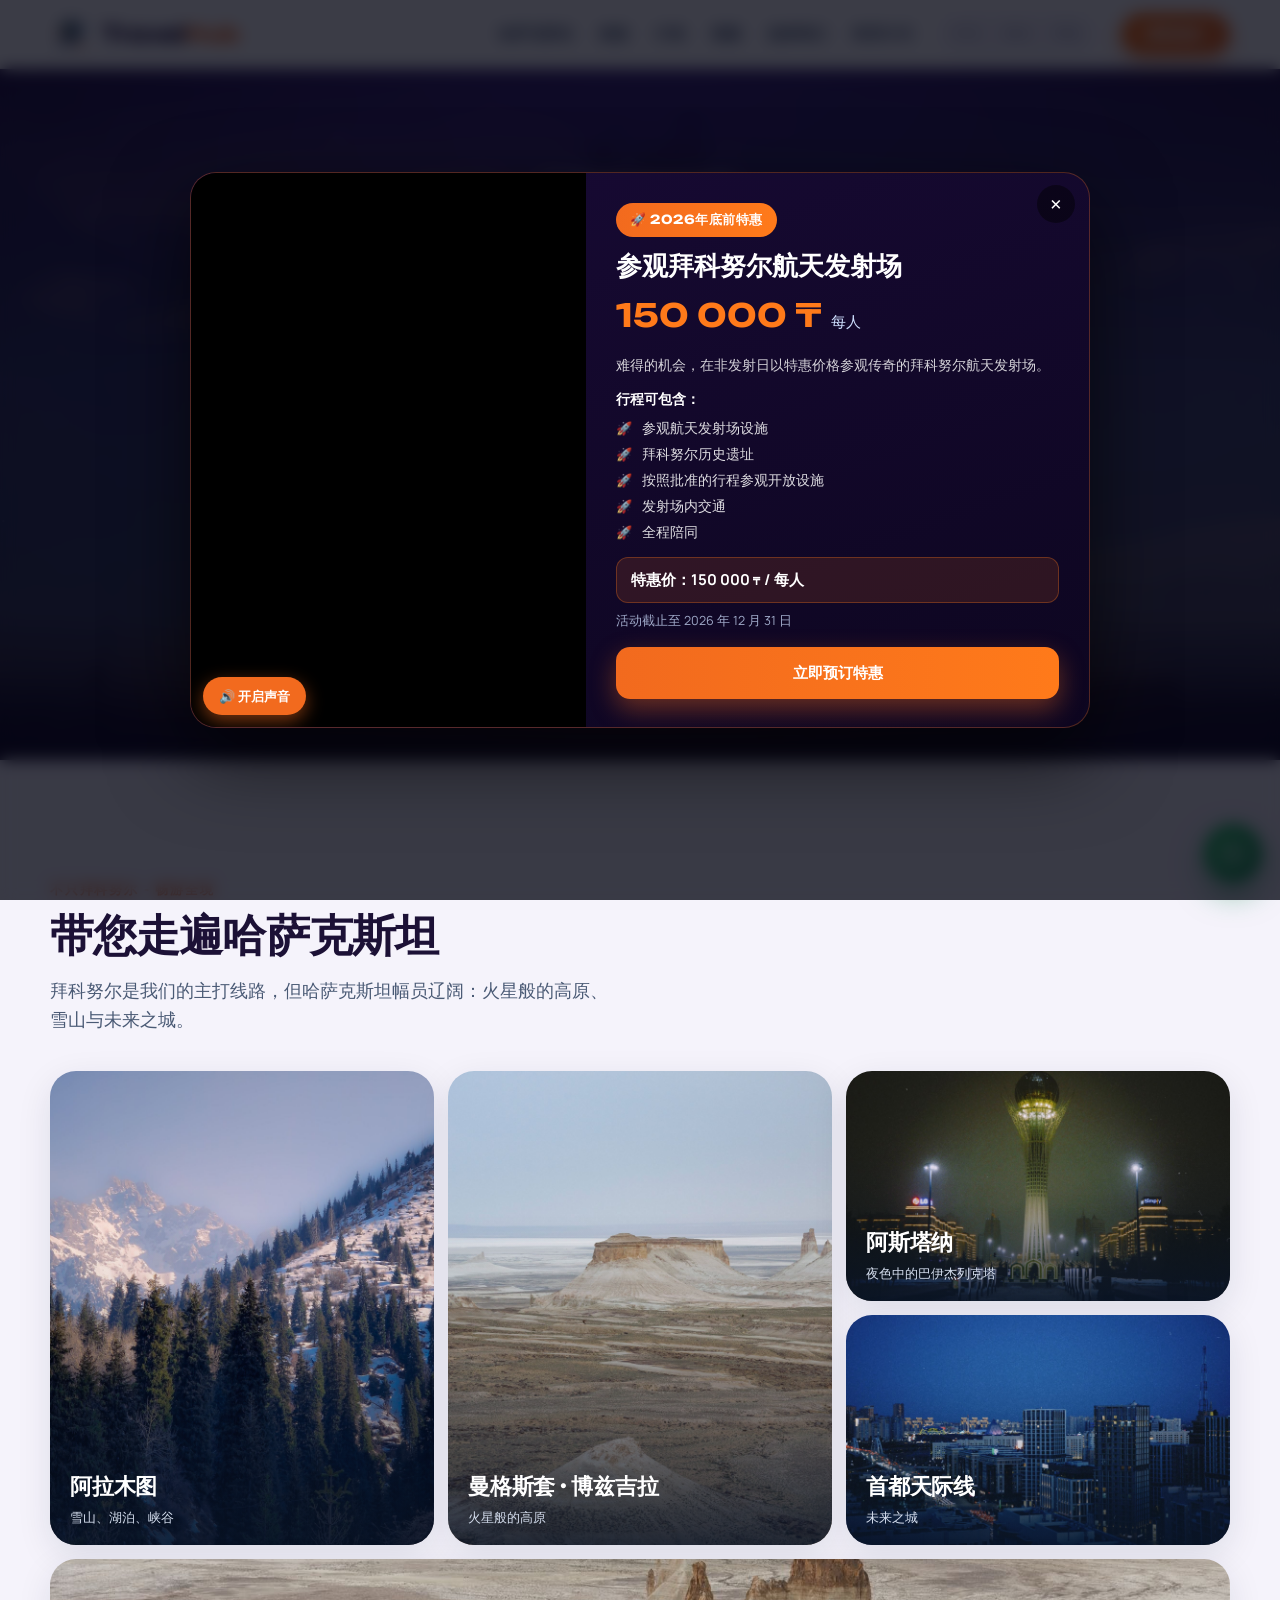
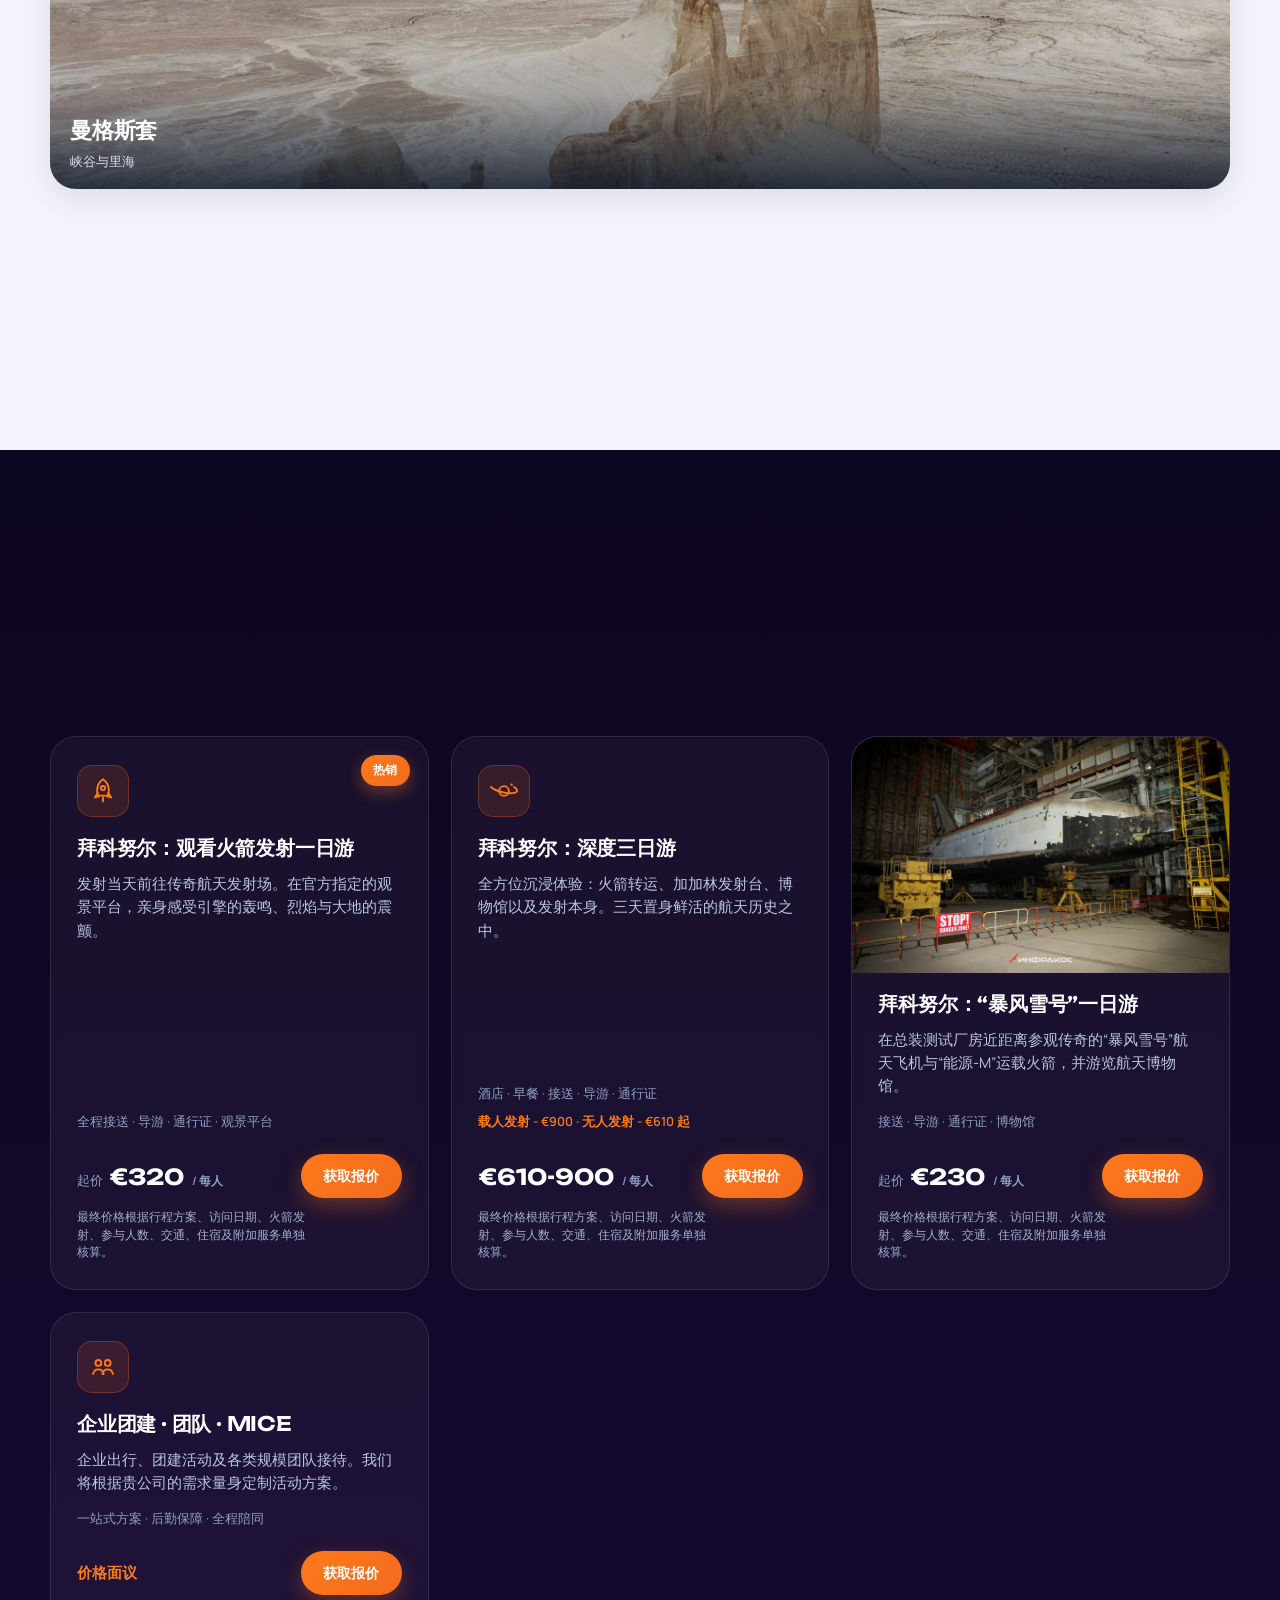
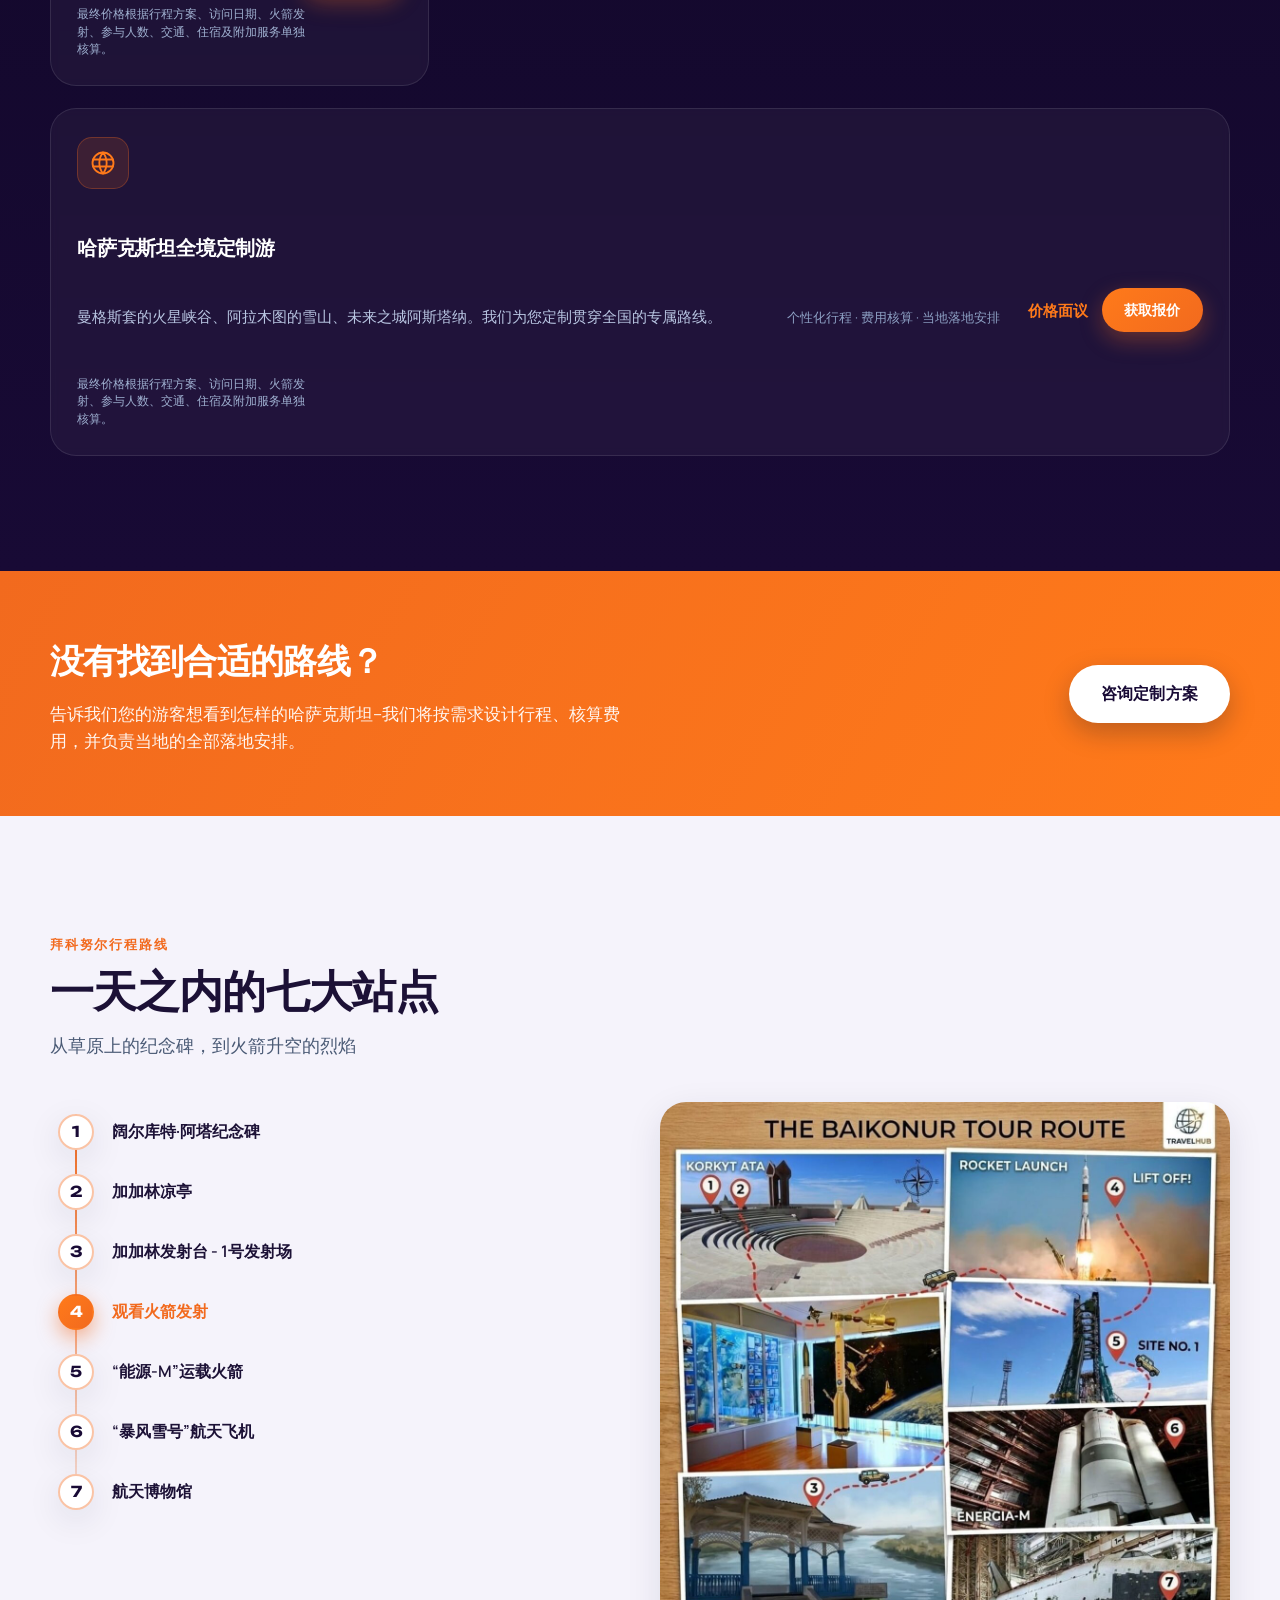
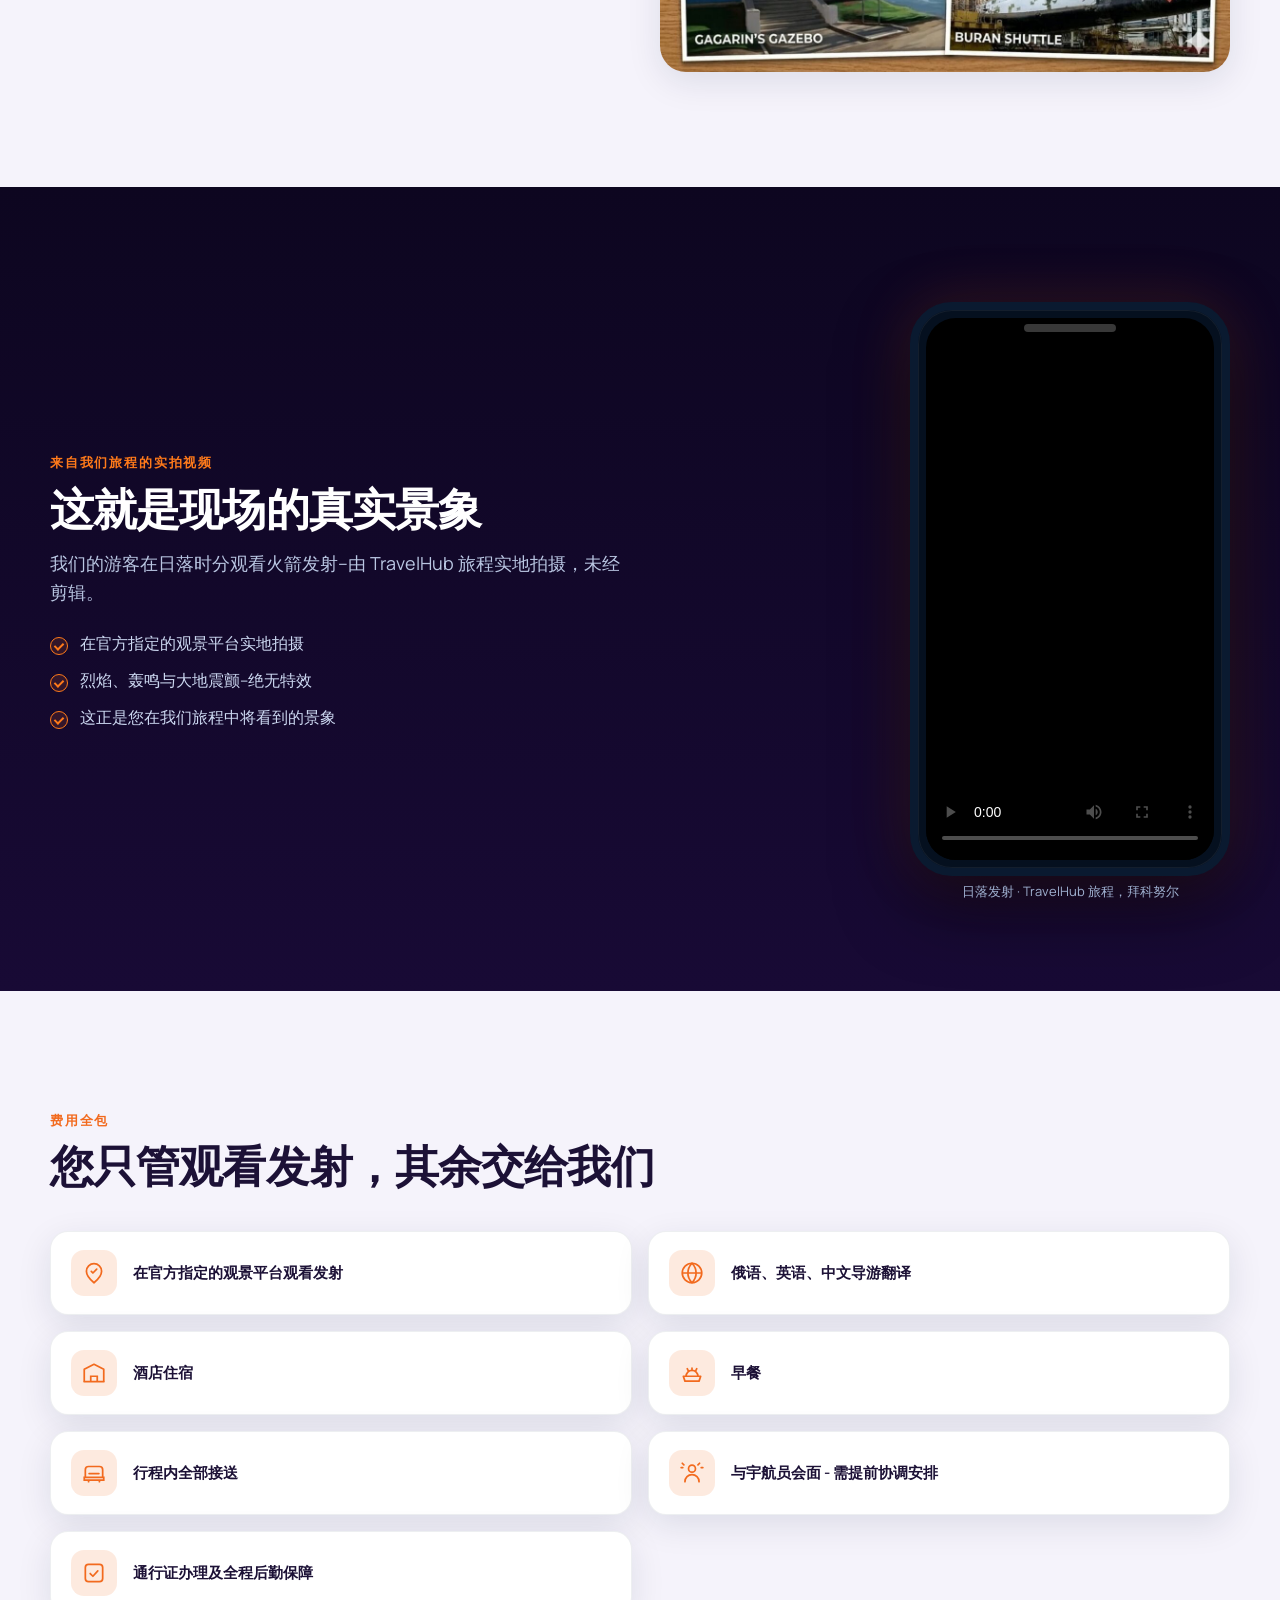
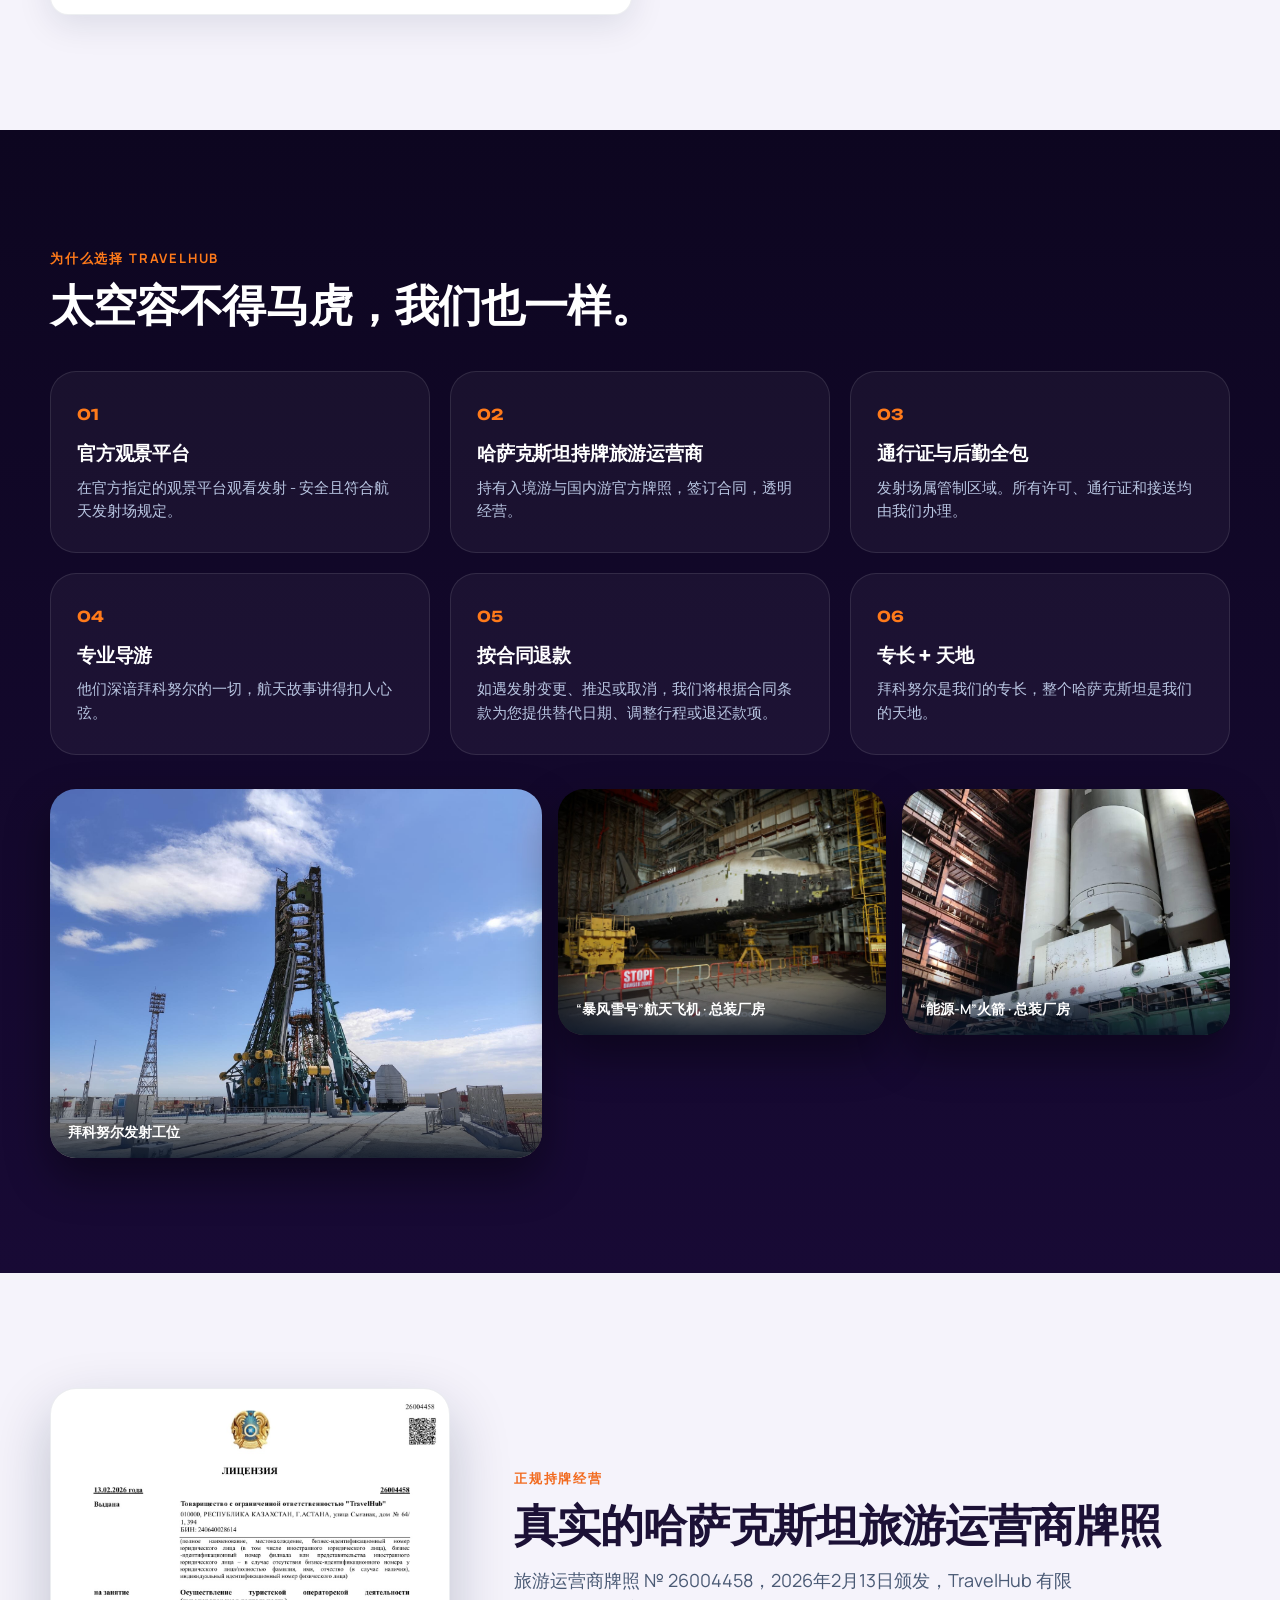
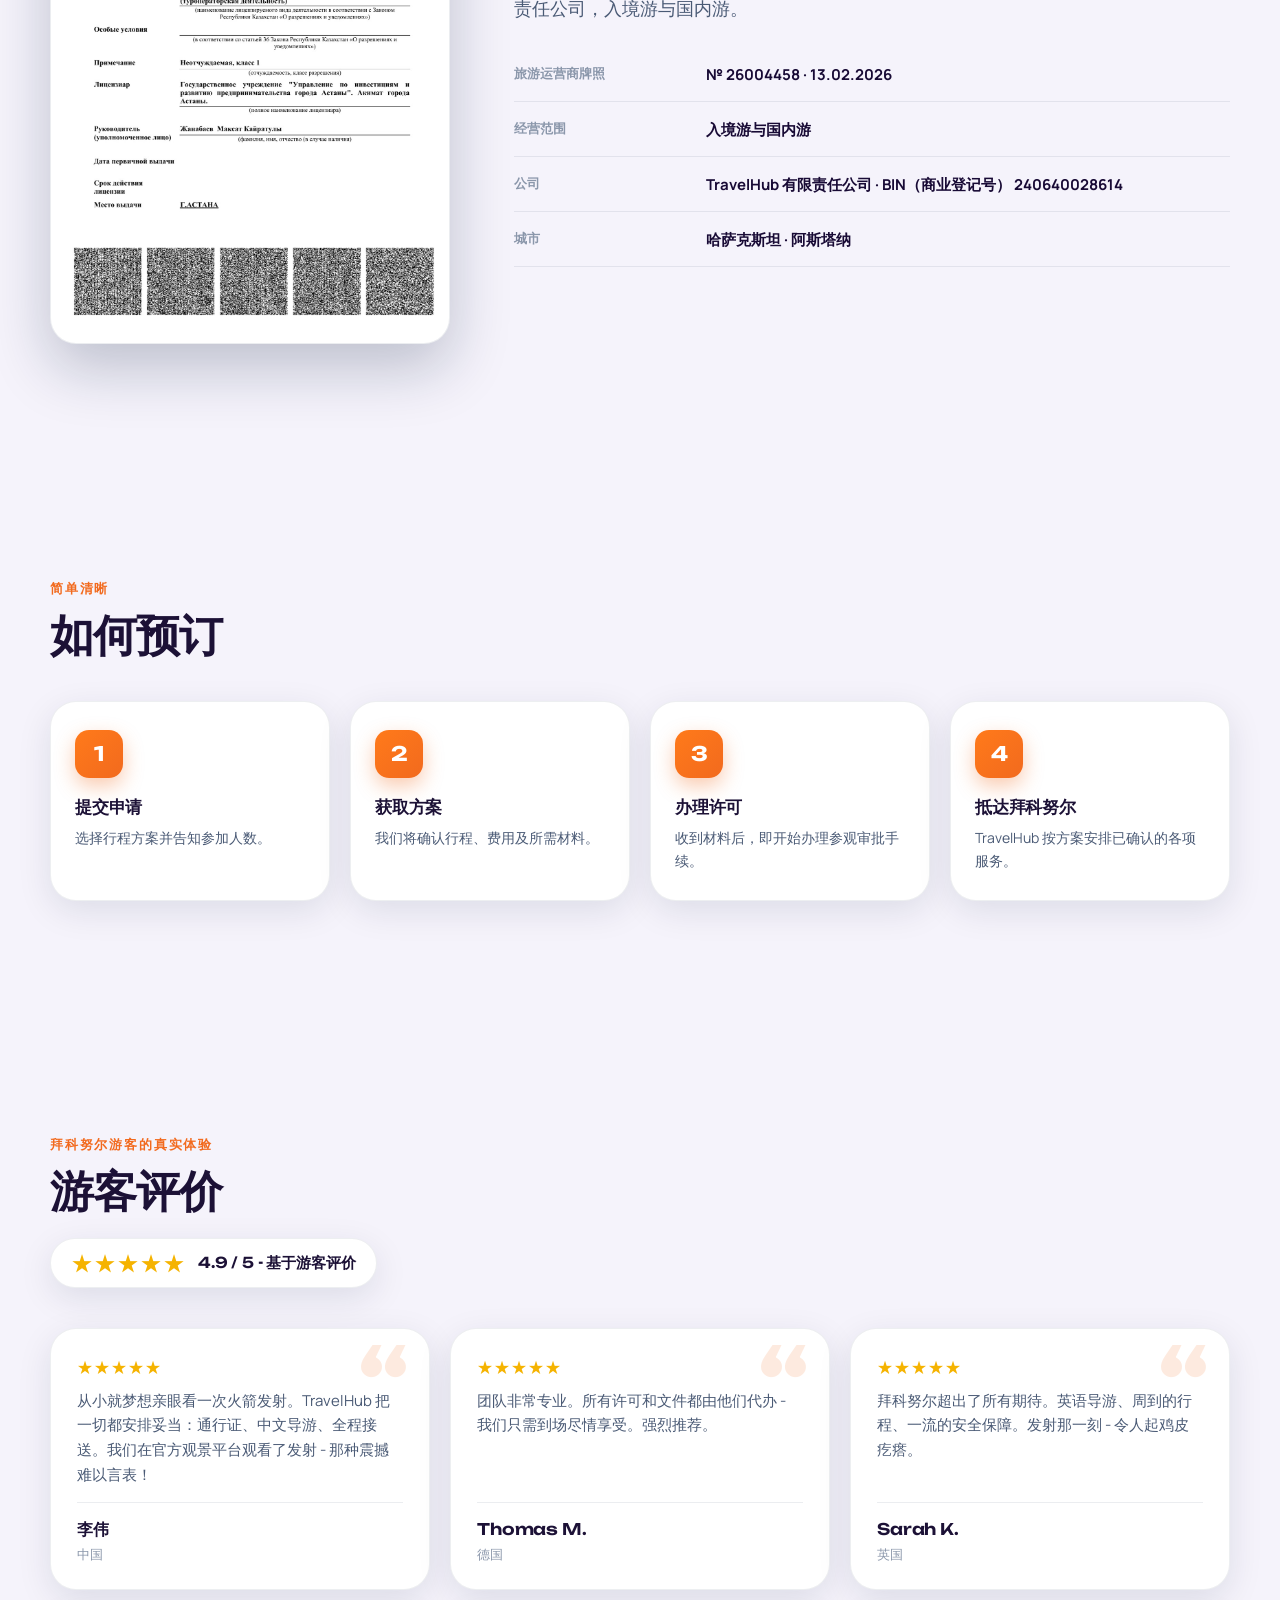
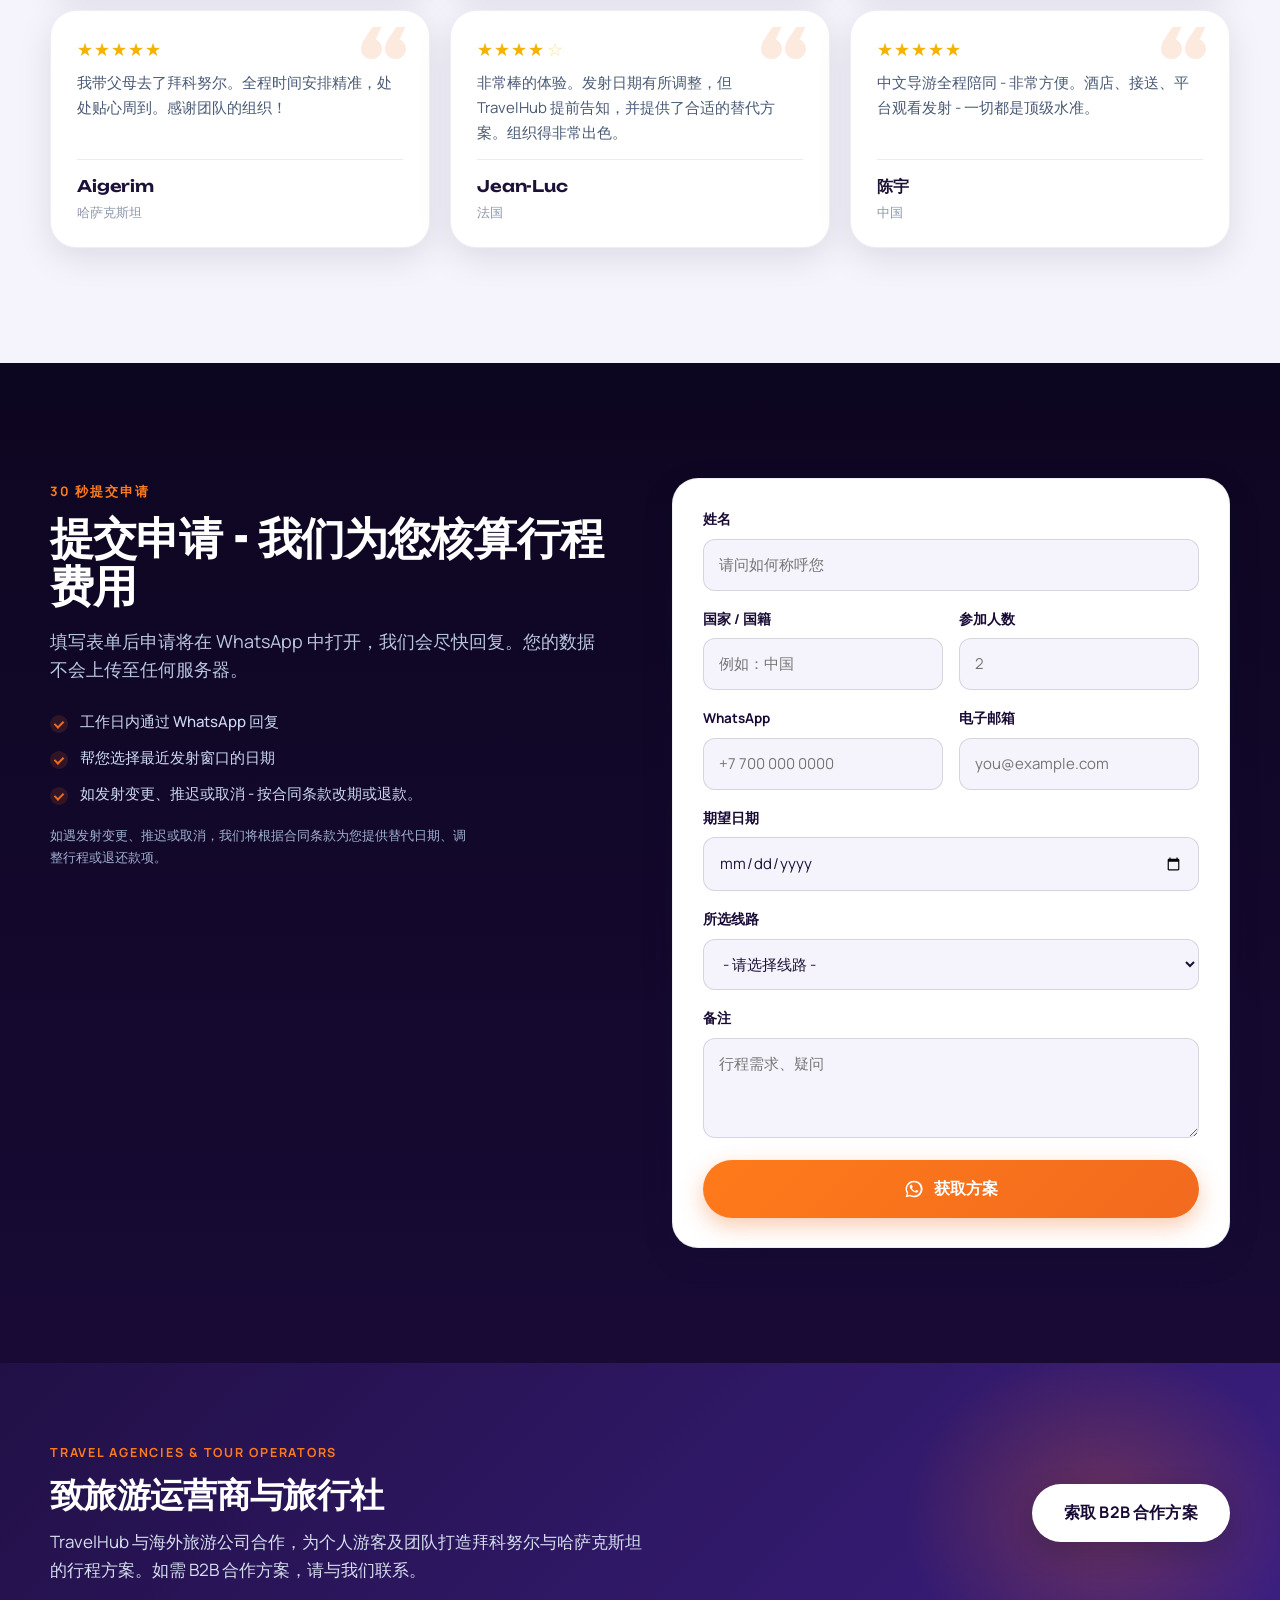
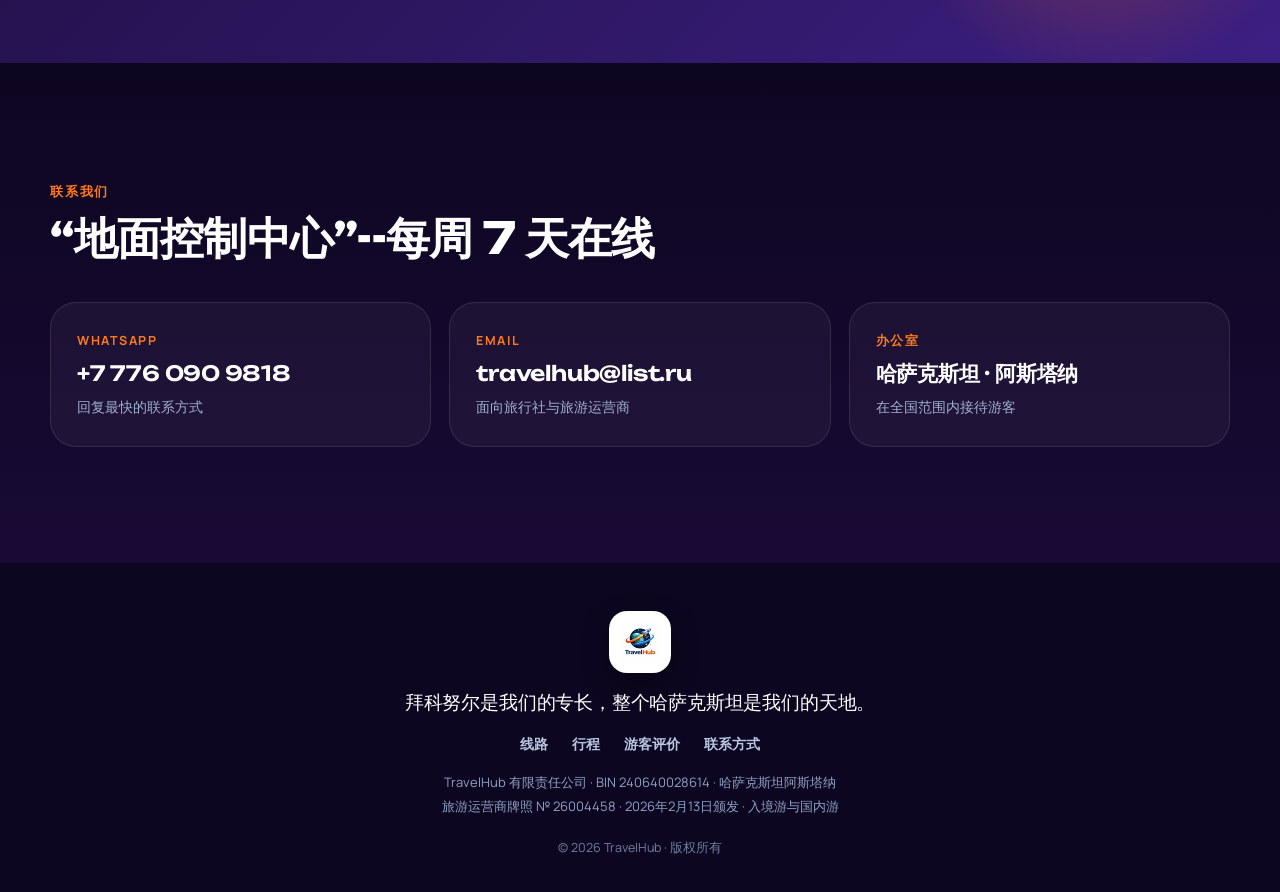
==== cn/index.html @ f4cfa1d6 "Промо-модалка (акция Байконур 150 000 ₸): видео + текст на RU/EN/CN, авто-звук с фолбэком Co-Authore" ====
<!DOCTYPE html>

<html lang="zh-CN">
<head>
<meta charset="utf-8"/>
<meta content="width=device-width, initial-scale=1.0" name="viewport"/>
<meta content="#180a35" name="theme-color"/>
<!-- Google tag (gtag.js) -->
<script async="" src="https://www.googletagmanager.com/gtag/js?id=AW-18394224555"></script>
<script>
    window.dataLayer = window.dataLayer || [];
    function gtag(){dataLayer.push(arguments);}
    gtag('js', new Date());
    gtag('config', 'AW-18394224555');

    // Конверсия "Интерактивные номера телефонов" — для tel:-ссылок (на сайте их пока нет; готова на будущее)
    function gtag_report_conversion(url) {
      var callback = function () {
        if (typeof(url) != 'undefined') { window.location = url; }
      };
      gtag('event', 'conversion', {
        'send_to': 'AW-18394224555/LVOLCO2OguMcEKuvhsNE',
        'value': 1.0, 'currency': 'USD', 'event_callback': callback
      });
      return false;
    }
    // Конверсия "Отправка формы для потенциальных клиентов" — успешный сабмит формы бронирования
    function gtag_report_lead() {
      gtag('event', 'conversion', {
        'send_to': 'AW-18394224555/IjYgCKf7juMcEKuvhsNE',
        'value': 1.0, 'currency': 'USD'
      });
    }
    // Конверсия "Контакт" — клик по WhatsApp
    function gtag_report_contact() {
      gtag('event', 'conversion', {
        'send_to': 'AW-18394224555/i-l1CK2-keMcEKuvhsNE',
        'value': 1.0, 'currency': 'USD'
      });
    }
  </script>
<!-- SEO -->
<title>TravelHub - 拜科努尔火箭发射观摩之旅 | 哈萨克斯坦旅游运营商</title>
<meta content="亲眼见证拜科努尔火箭发射：一至三日游，€230 起。哈萨克斯坦持牌接待旅游运营商：办理通行证，俄英中三语导游，在官方指定的观景平台观看发射。畅游哈萨克斯坦全境：曼格斯套、阿拉木图雪山、阿斯塔纳。" name="description"/>
<link href="https://travel-hub.kz/cn/" rel="canonical"/>
<!-- Open Graph -->
<meta content="website" property="og:type"/>
<meta content="TravelHub" property="og:site_name"/>
<meta content="TravelHub - 拜科努尔火箭发射观摩之旅 | 哈萨克斯坦旅游运营商" property="og:title"/>
<meta content="亲眼见证拜科努尔火箭发射：一至三日游，€230 起。哈萨克斯坦持牌接待旅游运营商：办理通行证，俄英中三语导游，在官方指定的观景平台观看发射。畅游哈萨克斯坦全境：曼格斯套、阿拉木图雪山、阿斯塔纳。" property="og:description"/>
<meta content="https://travel-hub.kz/cn/" property="og:url"/>
<meta content="https://travel-hub.kz/assets/og-image.jpg" property="og:image"/>
<meta content="1200" property="og:image:width"/>
<meta content="630" property="og:image:height"/>
<meta content="ru_RU" property="og:locale"/>
<meta content="en_US" property="og:locale:alternate"/>
<meta content="zh_CN" property="og:locale:alternate"/>
<!-- Twitter -->
<meta content="summary_large_image" name="twitter:card"/>
<meta content="TravelHub - 拜科努尔火箭发射观摩之旅 | 哈萨克斯坦旅游运营商" name="twitter:title"/>
<meta content="亲眼见证拜科努尔火箭发射：一至三日游，€230 起。哈萨克斯坦持牌接待旅游运营商：办理通行证，俄英中三语导游，在官方指定的观景平台观看发射。畅游哈萨克斯坦全境：曼格斯套、阿拉木图雪山、阿斯塔纳。" name="twitter:description"/>
<meta content="https://travel-hub.kz/assets/og-image.jpg" name="twitter:image"/>
<!-- Иконки -->
<link href="/assets/favicon.png" rel="icon" type="image/png"/>
<link href="/assets/favicon.png" rel="apple-touch-icon"/>
<!-- Шрифты -->
<link href="https://fonts.googleapis.com" rel="preconnect"/>
<link crossorigin="" href="https://fonts.gstatic.com" rel="preconnect"/>
<link href="https://fonts.googleapis.com/css2?family=Unbounded:wght@500;600;700;800&amp;family=Manrope:wght@400;500;600;700;800&amp;display=swap" rel="stylesheet"/>
<link href="/styles.css?v=8" rel="stylesheet"/>
<link href="https://travel-hub.kz/ru/" hreflang="ru" rel="alternate"/><link href="https://travel-hub.kz/en/" hreflang="en" rel="alternate"/><link href="https://travel-hub.kz/cn/" hreflang="zh-CN" rel="alternate"/><link href="https://travel-hub.kz/ru/" hreflang="x-default" rel="alternate"/></head>
<body>
<!-- ======================= ШАПКА ======================= -->
<header class="site-header" id="top">
<div class="container header-inner">
<a aria-label="TravelHub" class="brand" href="#top">
<img alt="TravelHub" class="brand-logo" height="42" src="/assets/logo.png" width="42"/>
<span class="brand-word">Travel<b>Hub</b></span>
</a>
<nav aria-label="主导航" class="main-nav" data-i18n-aria="nav.aria" id="mainNav">
<a data-i18n="nav.regions" href="#regions">哈萨克斯坦</a>
<a data-i18n="nav.tours" href="#tours">线路</a>
<a data-i18n="nav.route" href="#route">行程</a>
<a data-i18n="nav.video" href="#video">视频</a>
<a data-i18n="nav.why" href="#about">选择我们</a>
<a data-i18n="nav.contacts" href="#contacts">联系方式</a>
<div aria-label="语言选择" class="lang-switch" role="group"><a class="lang-btn" href="/ru/">РУС</a><a class="lang-btn" href="/en/">ENG</a><a class="lang-btn active" href="/cn/">中文</a></div>
<a class="btn btn-primary btn-nav" data-i18n="nav.cta" href="#booking">获取报价</a>
</nav>
<button aria-controls="mainNav" aria-expanded="false" aria-label="打开菜单" class="burger" data-i18n-aria="nav.burger" id="burgerBtn" type="button">
<span></span><span></span><span></span>
</button>
</div>
</header>
<main>
<!-- ======================= HERO: Байконур ======================= -->
<section class="hero" id="hero">
<canvas aria-hidden="true" id="starfield"></canvas>
<div aria-hidden="true" class="hero-photo"></div>
<div aria-hidden="true" class="hero-glow"></div>
<div class="container hero-inner">
<p class="hero-kicker reveal">
<span aria-hidden="true" class="kicker-dot"></span>
<span data-i18n="hero.kicker">哈萨克斯坦持牌旅游运营商</span>
</p>
<h1 class="hero-title reveal">
<span data-i18n="hero.title1">火箭发射。</span>
<span class="accent" data-i18n="hero.title2">亲眼见证。</span>
<span data-i18n="hero.title3">就在拜科努尔。</span>
</h1>
<p class="hero-sub reveal" data-i18n="hero.sub">拜科努尔是我们的专长，整个哈萨克斯坦是我们的天地。</p>
<div class="hero-cta reveal">
<a class="btn btn-primary btn-lg" data-i18n="hero.cta1" href="#booking">获取报价</a>
<a class="btn btn-ghost btn-lg" data-i18n="hero.cta2" href="#tours">浏览线路</a>
</div>
</div>
<div aria-hidden="true" class="hero-bottom-fade"></div>
</section>
<!-- ======================= РЕГИОНЫ: ВЕСЬ КАЗАХСТАН ======================= -->
<section class="section section-light section-regions" id="regions">
<div class="container">
<p class="section-kicker reveal" data-i18n="reg.kicker">不只拜科努尔 - 畅游全境</p>
<h2 class="section-title reveal" data-i18n="reg.title">带您走遍哈萨克斯坦</h2>
<p class="section-sub reveal" data-i18n="reg.sub">拜科努尔是我们的主打线路，但哈萨克斯坦幅员辽阔：火星般的高原、雪山与未来之城。</p>
<div class="regions-mosaic reveal">
<figure class="region-card region-almaty">
<img alt="阿拉木图的雪山群峰与湖泊" data-i18n-alt="reg.altAlmaty" height="2842" loading="lazy" src="/assets/regions/almaty.jpg" width="1600"/>
<figcaption>
<span class="region-name" data-i18n="reg.almaty">阿拉木图</span>
<span class="region-tag" data-i18n="reg.almatyX">雪山、湖泊、峡谷</span>
</figcaption>
</figure>
<figure class="region-card region-bozzhyra">
<img alt="曼格斯套草原上的博兹吉拉高原尖峰" data-i18n-alt="reg.altBozzhyra" height="2000" loading="lazy" src="/assets/regions/mangystau-2.jpg" width="1600"/>
<figcaption>
<span class="region-name" data-i18n="reg.bozzhyra">曼格斯套 · 博兹吉拉</span>
<span class="region-tag" data-i18n="reg.bozzhyraX">火星般的高原</span>
</figcaption>
</figure>
<figure class="region-card region-astana">
<img alt="夜幕下的阿斯塔纳巴伊杰列克观景塔" data-i18n-alt="reg.altAstana" height="1067" loading="lazy" src="/assets/regions/astana.jpg" width="1600"/>
<figcaption>
<span class="region-name" data-i18n="reg.astana">阿斯塔纳</span>
<span class="region-tag" data-i18n="reg.astanaX">夜色中的巴伊杰列克塔</span>
</figcaption>
</figure>
<figure class="region-card region-astana2">
<img alt="阿斯塔纳未来感十足的天际线" data-i18n-alt="reg.altAstana2" height="1067" loading="lazy" src="/assets/regions/astana-2.jpg" width="1600"/>
<figcaption>
<span class="region-name" data-i18n="reg.astana2">首都天际线</span>
<span class="region-tag" data-i18n="reg.astana2X">未来之城</span>
</figcaption>
</figure>
<figure class="region-card region-mangystau">
<img alt="曼格斯套的白垩峡谷与草原" data-i18n-alt="reg.altMangystau" height="1068" loading="lazy" src="/assets/regions/mangystau.jpg" width="1600"/>
<figcaption>
<span class="region-name" data-i18n="reg.mangystau">曼格斯套</span>
<span class="region-tag" data-i18n="reg.mangystauX">峡谷与里海</span>
</figcaption>
</figure>
</div>
<div class="regions-cta reveal">
<p class="regions-cta-text" data-i18n="reg.ctaText">我们按需为您定制贯穿哈萨克斯坦全境的专属行程。</p>
<a class="btn btn-primary btn-lg" data-i18n="reg.cta" data-wa="custom" href="https://wa.me/77760909818" rel="noopener" target="_blank">咨询路线</a>
</div>
</div>
</section>
<!-- ======================= ТУРЫ ======================= -->
<section class="section section-dark section-tours" id="tours">
<div class="container">
<p class="section-kicker reveal" data-i18n="tours.kicker">线路与价格</p>
<h2 class="section-title reveal" data-i18n="tours.title">选择您的太空之旅</h2>
<p class="section-sub reveal" data-i18n="tours.sub">服务个人游客、团队、旅行社及国际旅游运营商</p>
<div class="tours-grid">
<!-- Тур 1: Байконур 1 день -->
<article class="tour-card reveal" id="tour-1day">
<div class="tour-flag flag-hot" data-i18n="tours.bestseller">热销</div>
<div aria-hidden="true" class="tour-icon">
<svg fill="none" viewbox="0 0 24 24"><path d="M12 2c3.5 2.4 5 5.8 5 9.5 0 1.6-.3 3.1-.8 4.5H7.8A12.7 12.7 0 0 1 7 11.5C7 7.8 8.5 4.4 12 2Z" stroke="currentColor" stroke-width="1.6"></path><circle cx="12" cy="9.5" r="1.8" stroke="currentColor" stroke-width="1.6"></circle><path d="M7.6 13.5 5 17.5l3.5-.9M16.4 13.5l2.6 4-3.5-.9M12 17v4" stroke="currentColor" stroke-linecap="round" stroke-linejoin="round" stroke-width="1.6"></path></svg>
</div>
<h3 class="tour-name" data-i18n="t1.name">拜科努尔：观看火箭发射一日游</h3>
<p class="tour-desc" data-i18n="t1.desc">发射当天前往传奇航天发射场。在官方指定的观景平台，亲身感受引擎的轰鸣、烈焰与大地的震颤。</p>
<p class="tour-inc"><span data-i18n="t1.inc">全程接送 · 导游 · 通行证 · 观景平台</span></p>
<div class="tour-foot">
<div class="tour-price"><span class="price-pre" data-i18n="price.from">起价</span> <span class="price-num" data-i18n="t1.price">€320</span> <span class="price-unit" data-i18n="price.unit">/ 每人</span></div>
<a class="btn btn-primary btn-book" data-i18n="btn.book" data-wa="t1" href="https://wa.me/77760909818" rel="noopener" target="_blank">获取报价</a>
</div>
<p class="price-detail" data-i18n="price.detail">最终价格根据行程方案、访问日期、火箭发射、参与人数、交通、住宿及附加服务单独核算。</p>
</article>
<!-- Тур 2: Байконур 3 дня -->
<article class="tour-card reveal" id="tour-3day">
<div aria-hidden="true" class="tour-icon">
<svg fill="none" viewbox="0 0 24 24"><circle cx="12" cy="12" r="4.2" stroke="currentColor" stroke-width="1.6"></circle><path d="M20.6 8.6c1.9 1.1 2.9 2.3 2.6 3.4-.5 1.9-5.4 2.5-11 1.4C6.7 12.3 2.3 10 .8 8.6" stroke="currentColor" stroke-linecap="round" stroke-width="1.6"></path><circle cx="18.5" cy="6.5" fill="currentColor" r="1"></circle></svg>
</div>
<h3 class="tour-name" data-i18n="t2.name">拜科努尔：深度三日游</h3>
<p class="tour-desc" data-i18n="t2.desc">全方位沉浸体验：火箭转运、加加林发射台、博物馆以及发射本身。三天置身鲜活的航天历史之中。</p>
<p class="tour-inc"><span data-i18n="t2.inc">酒店 · 早餐 · 接送 · 导游 · 通行证</span></p>
<p class="tour-note" data-i18n="t2.note">载人发射 - €900 · 无人发射 - €610 起</p>
<div class="tour-foot">
<div class="tour-price"><span class="price-num" data-i18n="t2.price">€610-900</span> <span class="price-unit" data-i18n="price.unit">/ 每人</span></div>
<a class="btn btn-primary btn-book" data-i18n="btn.book" data-wa="t2" href="https://wa.me/77760909818" rel="noopener" target="_blank">获取报价</a>
</div>
<p class="price-detail" data-i18n="price.detail">最终价格根据行程方案、访问日期、火箭发射、参与人数、交通、住宿及附加服务单独核算。</p>
</article>
<!-- Тур 3: Буран (с реальным фото) -->
<article class="tour-card tour-card-media reveal" id="tour-buran">
<figure class="tour-media">
<img alt="拜科努尔总装厂房中的“暴风雪号”航天飞机" data-i18n-alt="gal.a3" data-lightbox="" height="1067" loading="lazy" src="/assets/buran.jpg" width="1600"/>
</figure>
<h3 class="tour-name" data-i18n="t3.name">拜科努尔：“暴风雪号”一日游</h3>
<p class="tour-desc" data-i18n="t3.desc">在总装测试厂房近距离参观传奇的“暴风雪号”航天飞机与“能源-M”运载火箭，并游览航天博物馆。</p>
<p class="tour-inc"><span data-i18n="t3.inc">接送 · 导游 · 通行证 · 博物馆</span></p>
<div class="tour-foot">
<div class="tour-price"><span class="price-pre" data-i18n="price.from">起价</span> <span class="price-num" data-i18n="t3.price">€230</span> <span class="price-unit" data-i18n="price.unit">/ 每人</span></div>
<a class="btn btn-primary btn-book" data-i18n="btn.book" data-wa="t3" href="https://wa.me/77760909818" rel="noopener" target="_blank">获取报价</a>
</div>
<p class="price-detail" data-i18n="price.detail">最终价格根据行程方案、访问日期、火箭发射、参与人数、交通、住宿及附加服务单独核算。</p>
</article>
<!-- Тур 4: Корпоратив / MICE -->
<article class="tour-card reveal" id="tour-corporate">
<div aria-hidden="true" class="tour-icon">
<svg fill="none" viewbox="0 0 24 24"><circle cx="8" cy="8.5" r="2.5" stroke="currentColor" stroke-width="1.6"></circle><circle cx="16" cy="8.5" r="2.5" stroke="currentColor" stroke-width="1.6"></circle><path d="M3.5 18c.6-2.6 2.4-4 4.5-4s3.9 1.4 4.5 4M11.5 18c.6-2.6 2.4-4 4.5-4s3.9 1.4 4.5 4" stroke="currentColor" stroke-linecap="round" stroke-width="1.6"></path></svg>
</div>
<h3 class="tour-name" data-i18n="t4.name">企业团建 · 团队 · MICE</h3>
<p class="tour-desc" data-i18n="t4.desc">企业出行、团建活动及各类规模团队接待。我们将根据贵公司的需求量身定制活动方案。</p>
<p class="tour-inc"><span data-i18n="t4.inc">一站式方案 · 后勤保障 · 全程陪同</span></p>
<div class="tour-foot">
<div class="tour-price"><span class="price-req" data-i18n="price.request">价格面议</span></div>
<a class="btn btn-primary btn-book" data-i18n="btn.book" data-wa="t4" href="https://wa.me/77760909818" rel="noopener" target="_blank">获取报价</a>
</div>
<p class="price-detail" data-i18n="price.detail">最终价格根据行程方案、访问日期、火箭发射、参与人数、交通、住宿及附加服务单独核算。</p>
</article>
<!-- Тур 5: Весь Казахстан -->
<article class="tour-card tour-card-wide reveal" id="tour-kazakhstan">
<div aria-hidden="true" class="tour-icon">
<svg fill="none" viewbox="0 0 24 24"><circle cx="12" cy="12" r="9" stroke="currentColor" stroke-width="1.6"></circle><path d="M3.5 9h17M3.5 15h17M12 3a14.5 14.5 0 0 1 0 18M12 3a14.5 14.5 0 0 0 0 18" stroke="currentColor" stroke-linecap="round" stroke-width="1.6"></path></svg>
</div>
<h3 class="tour-name" data-i18n="t5.name">哈萨克斯坦全境定制游</h3>
<p class="tour-desc" data-i18n="t5.desc">曼格斯套的火星峡谷、阿拉木图的雪山、未来之城阿斯塔纳。我们为您定制贯穿全国的专属路线。</p>
<p class="tour-inc"><span data-i18n="t5.inc">个性化行程 · 费用核算 · 当地落地安排</span></p>
<div class="tour-foot">
<div class="tour-price"><span class="price-req" data-i18n="price.request">价格面议</span></div>
<a class="btn btn-primary btn-book" data-i18n="btn.book" data-wa="t5" href="https://wa.me/77760909818" rel="noopener" target="_blank">获取报价</a>
</div>
<p class="price-detail" data-i18n="price.detail">最终价格根据行程方案、访问日期、火箭发射、参与人数、交通、住宿及附加服务单独核算。</p>
</article>
</div>
</div>
</section>
<!-- ======================= CTA-ЛЕНТА ======================= -->
<section class="custom-band" id="custom">
<div class="container custom-inner reveal">
<div>
<h2 class="custom-title" data-i18n="custom.title">没有找到合适的路线？</h2>
<p class="custom-text" data-i18n="custom.text">告诉我们您的游客想看到怎样的哈萨克斯坦--我们将按需求设计行程、核算费用，并负责当地的全部落地安排。</p>
</div>
<a class="btn btn-light btn-lg" data-i18n="custom.cta" data-wa="custom" href="https://wa.me/77760909818" rel="noopener" target="_blank">咨询定制方案</a>
</div>
</section>
<!-- ======================= МАРШРУТ ТУРА ======================= -->
<section class="section section-light" id="route">
<div class="container">
<p class="section-kicker reveal" data-i18n="route.kicker">拜科努尔行程路线</p>
<h2 class="section-title reveal" data-i18n="route.title">一天之内的七大站点</h2>
<p class="section-sub reveal" data-i18n="route.sub">从草原上的纪念碑，到火箭升空的烈焰</p>
<div class="route-layout">
<ol class="route-timeline">
<li class="route-step reveal"><span class="route-num">1</span><span class="route-label" data-i18n="route.p1">阔尔库特·阿塔纪念碑</span></li>
<li class="route-step reveal"><span class="route-num">2</span><span class="route-label" data-i18n="route.p2">加加林凉亭</span></li>
<li class="route-step reveal"><span class="route-num">3</span><span class="route-label" data-i18n="route.p3">加加林发射台 - 1号发射场</span></li>
<li class="route-step route-step-launch reveal"><span class="route-num">4</span><span class="route-label" data-i18n="route.p4">观看火箭发射</span></li>
<li class="route-step reveal"><span class="route-num">5</span><span class="route-label" data-i18n="route.p5">“能源-M”运载火箭</span></li>
<li class="route-step reveal"><span class="route-num">6</span><span class="route-label" data-i18n="route.p6">“暴风雪号”航天飞机</span></li>
<li class="route-step reveal"><span class="route-num">7</span><span class="route-label" data-i18n="route.p7">航天博物馆</span></li>
</ol>
<figure class="route-figure reveal">
<img alt="拜科努尔行程路线图：从阔尔库特·阿塔纪念碑到航天博物馆的七个站点" data-i18n-alt="route.imgalt" data-lightbox="" height="1200" loading="lazy" src="/assets/tour-route.jpg" width="1200"/>
</figure>
</div>
</div>
</section>
<!-- ======================= ВИДЕО С ТУРОВ ======================= -->
<section class="section section-dark section-video" id="video">
<canvas aria-hidden="true" id="videoStars"></canvas>
<div class="container video-inner">
<div class="video-copy">
<p class="section-kicker reveal" data-i18n="vid.kicker">来自我们旅程的实拍视频</p>
<h2 class="section-title reveal" data-i18n="vid.title">这就是现场的真实景象</h2>
<p class="section-sub reveal" data-i18n="vid.sub">我们的游客在日落时分观看火箭发射--由 TravelHub 旅程实地拍摄，未经剪辑。</p>
<ul class="video-points reveal">
<li data-i18n="vid.p1">在官方指定的观景平台实地拍摄</li>
<li data-i18n="vid.p2">烈焰、轰鸣与大地震颤--绝无特效</li>
<li data-i18n="vid.p3">这正是您在我们旅程中将看到的景象</li>
</ul>
</div>
<figure class="phone-frame reveal">
<span aria-hidden="true" class="phone-notch"></span>
<video aria-label="TravelHub 旅程中拍摄的拜科努尔火箭发射视频" class="phone-video" controls="" data-i18n-aria="vid.videoAria" playsinline="" poster="assets/video-poster.jpg" preload="metadata">
<source src="/assets/baikonur-video.mp4" type="video/mp4"/>
</video>
<figcaption class="phone-caption" data-i18n="vid.caption">日落发射 · TravelHub 旅程，拜科努尔</figcaption>
</figure>
</div>
</section>
<!-- ======================= ЧТО ВКЛЮЧЕНО ======================= -->
<section class="section section-light" id="included">
<div class="container">
<p class="section-kicker reveal" data-i18n="inc.kicker">费用全包</p>
<h2 class="section-title reveal" data-i18n="inc.title">您只管观看发射，其余交给我们</h2>
<ul class="included-grid">
<li class="inc-item reveal"><span aria-hidden="true" class="inc-ico"><svg fill="none" viewbox="0 0 24 24"><path d="M12 21c4.4-3.6 7-7.2 7-10.6A7 7 0 0 0 5 10.4C5 13.8 7.6 17.4 12 21Z" stroke="currentColor" stroke-width="1.6"></path><path d="M9.5 10.5 11 12l3.5-3.5" stroke="currentColor" stroke-linecap="round" stroke-linejoin="round" stroke-width="1.6"></path></svg></span><span data-i18n="inc.i5">在官方指定的观景平台观看发射</span></li>
<li class="inc-item reveal"><span aria-hidden="true" class="inc-ico"><svg fill="none" viewbox="0 0 24 24"><circle cx="12" cy="12" r="9" stroke="currentColor" stroke-width="1.6"></circle><path d="M3.5 12h17M12 3c2.5 2.6 3.8 5.6 3.8 9S14.5 18.4 12 21c-2.5-2.6-3.8-5.6-3.8-9S9.5 5.6 12 3Z" stroke="currentColor" stroke-width="1.6"></path></svg></span><span data-i18n="inc.i1">俄语、英语、中文导游翻译</span></li>
<li class="inc-item reveal"><span aria-hidden="true" class="inc-ico"><svg fill="none" viewbox="0 0 24 24"><path d="M3 20V8.5L12 4l9 4.5V20" stroke="currentColor" stroke-linejoin="round" stroke-width="1.6"></path><path d="M9 20v-5h6v5M3 20h18" stroke="currentColor" stroke-linecap="round" stroke-width="1.6"></path></svg></span><span data-i18n="inc.i2">酒店住宿</span></li>
<li class="inc-item reveal"><span aria-hidden="true" class="inc-ico"><svg fill="none" viewbox="0 0 24 24"><path d="M4 15h16l-1.5 4.5h-13L4 15Z" stroke="currentColor" stroke-linejoin="round" stroke-width="1.6"></path><path d="M6.5 15a5.5 5.5 0 0 1 11 0M12 9.5V7.5M8.5 9.8 7.6 8M15.5 9.8l.9-1.8" stroke="currentColor" stroke-linecap="round" stroke-width="1.6"></path></svg></span><span data-i18n="inc.i3">早餐</span></li>
<li class="inc-item reveal"><span aria-hidden="true" class="inc-ico"><svg fill="none" viewbox="0 0 24 24"><path d="M4 16V9a3 3 0 0 1 3-3h10a3 3 0 0 1 3 3v7" stroke="currentColor" stroke-width="1.6"></path><path d="M3 16h18v2.5H3V16ZM7 18.5V20M17 18.5V20M7.5 12.5h9" stroke="currentColor" stroke-linecap="round" stroke-width="1.6"></path></svg></span><span data-i18n="inc.i4">行程内全部接送</span></li>
<li class="inc-item reveal"><span aria-hidden="true" class="inc-ico"><svg fill="none" viewbox="0 0 24 24"><circle cx="12" cy="8" r="3.2" stroke="currentColor" stroke-width="1.6"></circle><path d="M5.5 20a6.5 6.5 0 0 1 13 0" stroke="currentColor" stroke-linecap="round" stroke-width="1.6"></path><path d="M17.5 4.5 19 3m1.5 4H22M4.5 4.5 3 3M2 7h1.5" stroke="currentColor" stroke-linecap="round" stroke-width="1.6"></path></svg></span><span data-i18n="inc.i6">与宇航员会面 - 需提前协调安排</span></li>
<li class="inc-item reveal"><span aria-hidden="true" class="inc-ico"><svg fill="none" viewbox="0 0 24 24"><rect height="16" rx="3" stroke="currentColor" stroke-width="1.6" width="16" x="4" y="4"></rect><path d="M8.5 12.5 11 15l4.5-5" stroke="currentColor" stroke-linecap="round" stroke-linejoin="round" stroke-width="1.6"></path></svg></span><span data-i18n="inc.i7">通行证办理及全程后勤保障</span></li>
</ul>
</div>
</section>
<!-- ======================= ПОЧЕМУ МЫ + ГАЛЕРЕЯ БАЙКОНУРА ======================= -->
<section class="section section-dark" id="about">
<div class="container">
<p class="section-kicker reveal" data-i18n="why.kicker">为什么选择 TravelHub</p>
<h2 class="section-title reveal" data-i18n="why.title">太空容不得马虎，我们也一样。</h2>
<div class="why-grid">
<div class="why-card reveal">
<span class="why-num">01</span>
<h3 data-i18n="why.w1t">官方观景平台</h3>
<p data-i18n="why.w1x">在官方指定的观景平台观看发射 - 安全且符合航天发射场规定。</p>
</div>
<div class="why-card reveal">
<span class="why-num">02</span>
<h3 data-i18n="why.w2t">哈萨克斯坦持牌旅游运营商</h3>
<p data-i18n="why.w2x">持有入境游与国内游官方牌照，签订合同，透明经营。</p>
</div>
<div class="why-card reveal">
<span class="why-num">03</span>
<h3 data-i18n="why.w3t">通行证与后勤全包</h3>
<p data-i18n="why.w3x">发射场属管制区域。所有许可、通行证和接送均由我们办理。</p>
</div>
<div class="why-card reveal">
<span class="why-num">04</span>
<h3 data-i18n="why.w4t">专业导游</h3>
<p data-i18n="why.w4x">他们深谙拜科努尔的一切，航天故事讲得扣人心弦。</p>
</div>
<div class="why-card reveal">
<span class="why-num">05</span>
<h3 data-i18n="why.w5t">按合同退款</h3>
<p data-i18n="why.w5x">如遇发射变更、推迟或取消，我们将根据合同条款为您提供替代日期、调整行程或退还款项。</p>
</div>
<div class="why-card reveal">
<span class="why-num">06</span>
<h3 data-i18n="why.w6t">专长 + 天地</h3>
<p data-i18n="why.w6x">拜科努尔是我们的专长，整个哈萨克斯坦是我们的天地。</p>
</div>
</div>
<!-- Галерея: реальные фото Байконура -->
<div class="gallery" id="gallery">
<figure class="gallery-item reveal">
<img alt="拜科努尔航天发射场的发射工位" data-i18n-alt="gal.a1" data-lightbox="" height="1200" loading="lazy" src="/assets/baikonur-pad.jpg" width="1600"/>
<figcaption data-i18n="gal.c1">拜科努尔发射工位</figcaption>
</figure>
<figure class="gallery-item reveal">
<img alt="拜科努尔总装厂房中的“暴风雪号”航天飞机" data-i18n-alt="gal.a3" data-lightbox="" height="1067" loading="lazy" src="/assets/buran.jpg" width="1600"/>
<figcaption data-i18n="gal.c3">“暴风雪号”航天飞机 · 总装厂房</figcaption>
</figure>
<figure class="gallery-item reveal">
<img alt="总装测试厂房中的“能源-M”运载火箭" data-i18n-alt="gal.a2" data-lightbox="" height="1649" loading="lazy" src="/assets/energia-m.jpg" width="1100"/>
<figcaption data-i18n="gal.c2">“能源-M”火箭 · 总装厂房</figcaption>
</figure>
</div>
</div>
</section>
<!-- ======================= ЛИЦЕНЗИЯ (реальный документ) ======================= -->
<section class="section section-light" id="license">
<div class="container license-layout">
<figure class="license-doc reveal">
<button aria-label="放大查看牌照" class="license-zoom" data-i18n-aria="lic.zoomAria" data-lightbox-btn="" type="button">
<img alt="TravelHub 国家旅游运营商牌照首页" data-i18n-alt="lic.alt" data-lightbox="" height="1555" loading="lazy" src="/assets/license-page.jpg" width="1100"/>
<span aria-hidden="true" class="license-zoom-hint">
<svg fill="none" viewbox="0 0 24 24"><circle cx="11" cy="11" r="7" stroke="currentColor" stroke-width="1.8"></circle><path d="M20 20l-3.2-3.2M11 8.2v5.6M8.2 11h5.6" stroke="currentColor" stroke-linecap="round" stroke-width="1.8"></path></svg>
<span data-i18n="lic.zoom">点击放大查看</span>
</span>
</button>
</figure>
<div class="license-body">
<p class="section-kicker reveal" data-i18n="lic.kicker">正规持牌经营</p>
<h2 class="section-title reveal" data-i18n="lic.title">真实的哈萨克斯坦旅游运营商牌照</h2>
<p class="section-sub reveal" data-i18n="lic.short">旅游运营商牌照 № 26004458，2026年2月13日颁发，TravelHub 有限责任公司，入境游与国内游。</p>
<dl class="license-facts reveal">
<div><dt data-i18n="lic.numL">旅游运营商牌照</dt><dd>№ 26004458 · 13.02.2026</dd></div>
<div><dt data-i18n="lic.typeL">经营范围</dt><dd data-i18n="lic.typeV">入境游与国内游</dd></div>
<div><dt data-i18n="lic.compL">公司</dt><dd><span data-i18n="lic.compV">TravelHub 有限责任公司</span> · <span data-i18n="lic.bin">BIN（商业登记号）</span> 240640028614</dd></div>
<div><dt data-i18n="lic.cityL">城市</dt><dd data-i18n="lic.cityV">哈萨克斯坦 · 阿斯塔纳</dd></div>
</dl>
</div>
</div>
</section>
<!-- ======================= РАСПИСАНИЕ ПУСКОВ ======================= -->
<!-- ======================= КАК ЗАБРОНИРОВАТЬ ======================= -->
<section class="section section-light section-how" id="how">
<div class="container">
<p class="section-kicker reveal" data-i18n="how.kicker">简单清晰</p>
<h2 class="section-title reveal" data-i18n="how.title">如何预订</h2>
<ol class="how-steps">
<li class="how-step reveal">
<span class="how-num">1</span>
<h3 data-i18n="how.s1t">提交申请</h3>
<p data-i18n="how.s1x">选择行程方案并告知参加人数。</p>
</li>
<li class="how-step reveal">
<span class="how-num">2</span>
<h3 data-i18n="how.s2t">获取方案</h3>
<p data-i18n="how.s2x">我们将确认行程、费用及所需材料。</p>
</li>
<li class="how-step reveal">
<span class="how-num">3</span>
<h3 data-i18n="how.s3t">办理许可</h3>
<p data-i18n="how.s3x">收到材料后，即开始办理参观审批手续。</p>
</li>
<li class="how-step reveal">
<span class="how-num">4</span>
<h3 data-i18n="how.s4t">抵达拜科努尔</h3>
<p data-i18n="how.s4x">TravelHub 按方案安排已确认的各项服务。</p>
</li>
</ol>
</div>
</section>
<!-- ======================= ОТЗЫВЫ ТУРИСТОВ ======================= -->
<section class="section section-light section-reviews" id="otzyvy">
<div class="container">
<p class="section-kicker reveal" data-i18n="rev.sub">拜科努尔游客的真实体验</p>
<h2 class="section-title reveal" data-i18n="rev.title">游客评价</h2>
<div class="reviews-rating reveal">
<span aria-hidden="true" class="stars stars-lg">★★★★★</span>
<span class="reviews-rating-text" data-i18n="rev.avg">4.9 / 5 - 基于游客评价</span>
</div>
<div class="reviews-grid">
<article class="review-card reveal">
<span aria-hidden="true" class="review-quote">“</span>
<span aria-hidden="true" class="stars">★★★★★</span>
<p class="review-text" data-i18n="rev.r1text">从小就梦想亲眼看一次火箭发射。TravelHub 把一切都安排妥当：通行证、中文导游、全程接送。我们在官方观景平台观看了发射 - 那种震撼难以言表！</p>
<div class="review-foot">
<span class="review-name" data-i18n="rev.r1name">李伟</span>
<span class="review-loc" data-i18n="rev.r1loc">中国</span>
</div>
</article>
<article class="review-card reveal">
<span aria-hidden="true" class="review-quote">“</span>
<span aria-hidden="true" class="stars">★★★★★</span>
<p class="review-text" data-i18n="rev.r2text">团队非常专业。所有许可和文件都由他们代办 - 我们只需到场尽情享受。强烈推荐。</p>
<div class="review-foot">
<span class="review-name" data-i18n="rev.r2name">Thomas M.</span>
<span class="review-loc" data-i18n="rev.r2loc">德国</span>
</div>
</article>
<article class="review-card reveal">
<span aria-hidden="true" class="review-quote">“</span>
<span aria-hidden="true" class="stars">★★★★★</span>
<p class="review-text" data-i18n="rev.r3text">拜科努尔超出了所有期待。英语导游、周到的行程、一流的安全保障。发射那一刻 - 令人起鸡皮疙瘩。</p>
<div class="review-foot">
<span class="review-name" data-i18n="rev.r3name">Sarah K.</span>
<span class="review-loc" data-i18n="rev.r3loc">英国</span>
</div>
</article>
<article class="review-card reveal">
<span aria-hidden="true" class="review-quote">“</span>
<span aria-hidden="true" class="stars">★★★★★</span>
<p class="review-text" data-i18n="rev.r4text">我带父母去了拜科努尔。全程时间安排精准，处处贴心周到。感谢团队的组织！</p>
<div class="review-foot">
<span class="review-name" data-i18n="rev.r4name">Aigerim</span>
<span class="review-loc" data-i18n="rev.r4loc">哈萨克斯坦</span>
</div>
</article>
<article class="review-card reveal">
<span aria-hidden="true" class="review-quote">“</span>
<span aria-hidden="true" class="stars">★★★★<span class="star-empty">☆</span></span>
<p class="review-text" data-i18n="rev.r5text">非常棒的体验。发射日期有所调整，但 TravelHub 提前告知，并提供了合适的替代方案。组织得非常出色。</p>
<div class="review-foot">
<span class="review-name" data-i18n="rev.r5name">Jean-Luc</span>
<span class="review-loc" data-i18n="rev.r5loc">法国</span>
</div>
</article>
<article class="review-card reveal">
<span aria-hidden="true" class="review-quote">“</span>
<span aria-hidden="true" class="stars">★★★★★</span>
<p class="review-text" data-i18n="rev.r6text">中文导游全程陪同 - 非常方便。酒店、接送、平台观看发射 - 一切都是顶级水准。</p>
<div class="review-foot">
<span class="review-name" data-i18n="rev.r6name">陈宇</span>
<span class="review-loc" data-i18n="rev.r6loc">中国</span>
</div>
</article>
</div>
</div>
</section>
<!-- ======================= ФОРМА ЗАЯВКИ ======================= -->
<section class="section section-dark" id="booking">
<div class="container booking-layout">
<div class="booking-intro">
<p class="section-kicker reveal" data-i18n="bk.kicker">30 秒提交申请</p>
<h2 class="section-title reveal" data-i18n="bk.title">提交申请 - 我们为您核算行程费用</h2>
<p class="section-sub reveal" data-i18n="bk.sub">填写表单后申请将在 WhatsApp 中打开，我们会尽快回复。您的数据不会上传至任何服务器。</p>
<ul class="booking-points reveal">
<li data-i18n="bk.p1">工作日内通过 WhatsApp 回复</li>
<li data-i18n="bk.p2">帮您选择最近发射窗口的日期</li>
<li data-i18n="bk.p3">如发射变更、推迟或取消 - 按合同条款改期或退款。</li>
</ul>
<p class="booking-refund reveal" data-i18n="refund.full">如遇发射变更、推迟或取消，我们将根据合同条款为您提供替代日期、调整行程或退还款项。</p>
</div>
<form class="booking-form reveal" id="bookingForm" novalidate="">
<div class="field">
<label data-i18n="form.name" for="fName">姓名</label>
<input autocomplete="name" data-i18n-placeholder="form.namePh" id="fName" name="name" placeholder="请问如何称呼您" required="" type="text"/>
</div>
<div class="field-row">
<div class="field">
<label data-i18n="form.country" for="fCountry">国家 / 国籍</label>
<input autocomplete="country-name" data-i18n-placeholder="form.countryPh" id="fCountry" name="country" placeholder="例如：中国" type="text"/>
</div>
<div class="field">
<label data-i18n="form.count" for="fCount">参加人数</label>
<input data-i18n-placeholder="form.countPh" id="fCount" max="500" min="1" name="count" placeholder="2" type="number"/>
</div>
</div>
<div class="field-row">
<div class="field">
<label data-i18n="form.wa" for="fWa">WhatsApp</label>
<input autocomplete="tel" data-i18n-placeholder="form.waPh" id="fWa" name="whatsapp" placeholder="+7 700 000 0000" type="tel"/>
</div>
<div class="field">
<label data-i18n="form.email" for="fEmail">电子邮箱</label>
<input autocomplete="email" data-i18n-placeholder="form.emailPh" id="fEmail" name="email" placeholder="you@example.com" type="email"/>
</div>
</div>
<div class="field">
<label data-i18n="form.date" for="fDate">期望日期</label>
<input id="fDate" name="date" type="date"/>
</div>
<div class="field">
<label data-i18n="form.tour" for="fTour">所选线路</label>
<select id="fTour" name="tour" required="">
<option data-i18n="form.tourPh" value="">- 请选择线路 -</option>
<option data-i18n="form.o1" value="t1">拜科努尔：发射一日游 - €320 起 / 每人</option>
<option data-i18n="form.o2" value="t2">拜科努尔：三日游 - €610-900 / 每人</option>
<option data-i18n="form.o3" value="t3">拜科努尔：“暴风雪号”一日游 - €230 起 / 每人</option>
<option data-i18n="form.o4" value="t4">企业团建 / 团队 / MICE</option>
<option data-i18n="form.o5" value="t5">哈萨克斯坦全境定制游</option>
</select>
</div>
<div class="field">
<label data-i18n="form.comment" for="fComment">备注</label>
<textarea data-i18n-placeholder="form.commentPh" id="fComment" name="comment" placeholder="行程需求、疑问" rows="3"></textarea>
</div>
<p class="form-error" data-i18n="form.err" hidden="" id="formError">请填写姓名、选择线路并填写 WhatsApp 或电子邮箱</p>
<button class="btn btn-primary btn-lg btn-full" type="submit">
<svg aria-hidden="true" class="wa-ico" fill="currentColor" viewbox="0 0 24 24"><path d="M12 2a9.9 9.9 0 0 0-8.6 15L2 22l5.2-1.4A10 10 0 1 0 12 2Zm0 18.2c-1.6 0-3.1-.4-4.4-1.2l-.3-.2-3 .8.8-3-.2-.3A8.2 8.2 0 1 1 12 20.2Zm4.6-6.1c-.3-.1-1.5-.7-1.7-.8-.2-.1-.4-.1-.6.1l-.8 1c-.1.2-.3.2-.5.1a6.7 6.7 0 0 1-3.4-3c-.3-.4 0-.5.1-.7l.4-.5c.1-.2.2-.3.3-.5v-.5L9.6 7.2c-.2-.5-.4-.4-.6-.4h-.5c-.2 0-.5.1-.7.3-.2.3-.9.9-.9 2.1s.9 2.4 1 2.6c.1.2 1.8 2.8 4.3 3.9.6.3 1.1.4 1.5.5.6.2 1.2.2 1.6.1.5-.1 1.5-.6 1.7-1.2.2-.6.2-1.1.2-1.2l-.6-.8Z"></path></svg>
<span data-i18n="form.submit">获取方案</span>
</button>
</form>
<div class="booking-success reveal" hidden="" id="bookingSuccess" role="status">
<span aria-hidden="true" class="booking-success-ico">
<svg fill="none" viewbox="0 0 24 24"><circle cx="12" cy="12" r="10" stroke="currentColor" stroke-width="1.6"></circle><path d="M8 12.5 11 15.5 16.5 9" stroke="currentColor" stroke-linecap="round" stroke-linejoin="round" stroke-width="1.8"></path></svg>
</span>
<p data-i18n="form.success">感谢您！我们已收到您的申请。TravelHub 的顾问将与您联系，确认行程、费用及所需材料。</p>
</div>
</div>
</section>
<!-- ======================= B2B ======================= -->
<section class="section-b2b" id="b2b">
<div class="container">
<div class="b2b-inner reveal">
<div class="b2b-copy">
<p class="b2b-eyebrow">Travel agencies &amp; tour operators</p>
<h2 class="b2b-title" data-i18n="b2b.title">致旅游运营商与旅行社</h2>
<p class="b2b-text" data-i18n="b2b.text">TravelHub 与海外旅游公司合作，为个人游客及团队打造拜科努尔与哈萨克斯坦的行程方案。如需 B2B 合作方案，请与我们联系。</p>
</div>
<a class="btn btn-light btn-lg" data-i18n="b2b.cta" data-wa="b2b" href="https://wa.me/77760909818" rel="noopener" target="_blank">索取 B2B 合作方案</a>
</div>
</div>
</section>
<!-- ======================= КОНТАКТЫ ======================= -->
<section class="section section-dark section-contacts" id="contacts">
<div class="container">
<p class="section-kicker reveal" data-i18n="ct.kicker">联系我们</p>
<h2 class="section-title reveal" data-i18n="ct.title">“地面控制中心”--每周 7 天在线</h2>
<div class="contacts-grid">
<a class="contact-card reveal" href="https://wa.me/77760909818" rel="noopener" target="_blank">
<span class="contact-label">WhatsApp</span>
<span class="contact-value">+7 776 090 9818</span>
<span class="contact-hint" data-i18n="ct.waHint">回复最快的联系方式</span>
</a>
<a class="contact-card reveal" href="mailto:travelhub@list.ru">
<span class="contact-label">Email</span>
<span class="contact-value">travelhub@list.ru</span>
<span class="contact-hint" data-i18n="ct.emHint">面向旅行社与旅游运营商</span>
</a>
<div class="contact-card reveal">
<span class="contact-label" data-i18n="ct.cityL">办公室</span>
<span class="contact-value" data-i18n="ct.cityV">哈萨克斯坦 · 阿斯塔纳</span>
<span class="contact-hint" data-i18n="ct.cityHint">在全国范围内接待游客</span>
</div>
</div>
</div>
</section>
</main>
<!-- ======================= ФУТЕР ======================= -->
<footer class="site-footer">
<div class="container footer-inner">
<div class="footer-brand">
<span class="logo-pill"><img alt="TravelHub" height="40" loading="lazy" src="/assets/logo.png" width="40"/></span>
<p class="footer-slogan" data-i18n="ft.slogan">拜科努尔是我们的专长，整个哈萨克斯坦是我们的天地。</p>
</div>
<nav aria-label="主导航" class="footer-nav" data-i18n-aria="nav.aria">
<a data-i18n="nav.tours" href="#tours">线路</a>
<a data-i18n="nav.route" href="#route">行程</a>
<a data-i18n="nav.reviews" href="#otzyvy">游客评价</a>
<a data-i18n="nav.contacts" href="#contacts">联系方式</a>
</nav>
<p class="footer-legal">
<span data-i18n="ft.company">TravelHub 有限责任公司 · BIN 240640028614 · 哈萨克斯坦阿斯塔纳</span><br/>
<span data-i18n="ft.license">旅游运营商牌照 № 26004458 · 2026年2月13日颁发 · 入境游与国内游</span>
</p>
<p class="footer-copy">© 2026 TravelHub · <span data-i18n="ft.rights">版权所有</span></p>
</div>
</footer>
<!-- Липкая кнопка WhatsApp -->
<a aria-label="通过 WhatsApp 联系我们" class="wa-fab" data-i18n-aria="wa.fab" data-wa="fab" href="https://wa.me/77760909818" rel="noopener" target="_blank">
<svg aria-hidden="true" fill="currentColor" viewbox="0 0 24 24"><path d="M12 2a9.9 9.9 0 0 0-8.6 15L2 22l5.2-1.4A10 10 0 1 0 12 2Zm0 18.2c-1.6 0-3.1-.4-4.4-1.2l-.3-.2-3 .8.8-3-.2-.3A8.2 8.2 0 1 1 12 20.2Zm4.6-6.1c-.3-.1-1.5-.7-1.7-.8-.2-.1-.4-.1-.6.1l-.8 1c-.1.2-.3.2-.5.1a6.7 6.7 0 0 1-3.4-3c-.3-.4 0-.5.1-.7l.4-.5c.1-.2.2-.3.3-.5v-.5L9.6 7.2c-.2-.5-.4-.4-.6-.4h-.5c-.2 0-.5.1-.7.3-.2.3-.9.9-.9 2.1s.9 2.4 1 2.6c.1.2 1.8 2.8 4.3 3.9.6.3 1.1.4 1.5.5.6.2 1.2.2 1.6.1.5-.1 1.5-.6 1.7-1.2.2-.6.2-1.1.2-1.2l-.6-.8Z"></path></svg>
</a>
<!-- Лайтбокс (лицензия + галерея) -->
<div class="lightbox" hidden="" id="lightbox">
<button aria-label="关闭" class="lightbox-close" data-i18n-aria="lb.close" id="lightboxClose" type="button">
<svg aria-hidden="true" fill="none" viewbox="0 0 24 24"><path d="M6 6l12 12M18 6 6 18" stroke="currentColor" stroke-linecap="round" stroke-width="2"></path></svg>
</button>
<figure class="lightbox-figure">
<img alt="" class="lightbox-img" id="lightboxImg" src=""/>
</figure>
</div>
<!-- Промо-модалка (акция) -->
<div class="promo-modal" id="promoModal" aria-hidden="true" role="dialog" aria-modal="true" aria-labelledby="promoTitle">
<div class="promo-backdrop" data-promo-close></div>
<div class="promo-card">
<button class="promo-x" type="button" data-promo-close aria-label="关闭" data-i18n-aria="promo.close">&times;</button>
<div class="promo-media">
<video class="promo-video" id="promoVideo" src="/assets/promo-video.mp4" playsinline loop preload="metadata"></video>
<button class="promo-sound" id="promoSound" type="button" hidden data-i18n="promo.sound">🔊 开启声音</button>
</div>
<div class="promo-info">
<span class="promo-badge" data-i18n="promo.badge">🚀 2026年底前特惠</span>
<h3 class="promo-title" id="promoTitle" data-i18n="promo.title">参观拜科努尔航天发射场</h3>
<div class="promo-price"><b>150 000 ₸</b> <span data-i18n="promo.priceUnit">每人</span></div>
<p class="promo-lead" data-i18n="promo.lead">难得的机会，在非发射日以特惠价格参观传奇的拜科努尔航天发射场。</p>
<p class="promo-inc" data-i18n="promo.includeTitle">行程可包含：</p>
<ul class="promo-list">
<li data-i18n="promo.item1">参观航天发射场设施</li>
<li data-i18n="promo.item2">拜科努尔历史遗址</li>
<li data-i18n="promo.item3">按照批准的行程参观开放设施</li>
<li data-i18n="promo.item4">发射场内交通</li>
<li data-i18n="promo.item5">全程陪同</li>
</ul>
<div class="promo-priceline" data-i18n="promo.priceLine">特惠价：150 000 ₸ / 每人</div>
<div class="promo-until" data-i18n="promo.until">活动截止至 2026 年 12 月 31 日</div>
<a class="promo-cta" href="#booking" data-promo-close data-i18n="promo.cta">立即预订特惠</a>
</div>
</div>
</div>
<script>window.__THLANG='zh';</script><script src="/script.js?v=11"></script>
<!-- WeChat: блок готов, добавить QR/ID когда будет. <a class="btn btn-primary" id="wechatBtn" href="#" data-wechat>WeChat</a> --></body>
</html>
---- styles.css ----
/* ============================================================
   TravelHub - Байконур · космический лэндинг (редизайн)
   Палитра: тёмно-синий космос + оранжевый огонь ракеты
   Mobile-first, без фреймворков
   ============================================================ */

:root {
  --navy-900: #0d0620;
  --navy-800: #180a35;
  --navy-700: #211046;
  --navy-600: #2c1560;
  --navy-500: #3c1f82;
  --orange: #F26A1E;
  --orange-bright: #FF7A1A;
  --orange-soft: rgba(242, 106, 30, .14);
  --white: #ffffff;
  --paper: #f5f3fb;
  --paper-2: #eeeaf8;
  --ink: #1c1136;
  --ink-soft: #4a5a75;
  --ink-faint: #8b97ab;
  --star: #cfe0ff;
  --line-dark: rgba(255, 255, 255, .12);
  --radius: 18px;
  --radius-lg: 26px;
  --shadow-card: 0 10px 34px rgba(12, 31, 63, .10);
  --shadow-card-hover: 0 22px 54px rgba(12, 31, 63, .20);
  --font-display: "Unbounded", "PingFang SC", "Hiragino Sans GB", "Microsoft YaHei", sans-serif;
  --font-body: "Manrope", "PingFang SC", "Hiragino Sans GB", "Microsoft YaHei", sans-serif;
  --header-h: 68px;
}

/* ---------- Сброс ---------- */
*, *::before, *::after { box-sizing: border-box; margin: 0; padding: 0; }
html { scroll-behavior: smooth; -webkit-text-size-adjust: 100%; }
body {
  font-family: var(--font-body);
  color: var(--ink);
  background: var(--white);
  line-height: 1.6;
  overflow-x: hidden;
}
img { max-width: 100%; display: block; }
a { color: inherit; text-decoration: none; }
ul, ol { list-style: none; }
button { font: inherit; cursor: pointer; background: none; border: none; color: inherit; }

.container { width: min(1180px, 100% - 40px); margin-inline: auto; }
section, article[id] { scroll-margin-top: calc(var(--header-h) + 14px); }

/* ---------- Кнопки ---------- */
.btn {
  display: inline-flex; align-items: center; justify-content: center; gap: 10px;
  font-weight: 700; font-size: 15px; letter-spacing: .01em;
  padding: 13px 26px; border-radius: 999px;
  transition: transform .25s cubic-bezier(.2,.7,.3,1.2), box-shadow .25s ease, background .25s ease, color .25s ease, border-color .25s ease;
  will-change: transform;
}
.btn:active { transform: scale(.97); }
.btn-primary {
  background: linear-gradient(135deg, var(--orange-bright), var(--orange));
  color: #fff;
  box-shadow: 0 8px 22px rgba(242, 106, 30, .35);
}
.btn-primary:hover { transform: translateY(-2px); box-shadow: 0 14px 30px rgba(242, 106, 30, .45); }
.btn-ghost {
  color: #fff;
  border: 1.5px solid rgba(255, 255, 255, .35);
  background: rgba(255, 255, 255, .06);
  backdrop-filter: blur(6px);
}
.btn-ghost:hover { border-color: rgba(255,255,255,.7); transform: translateY(-2px); background: rgba(255,255,255,.12); }
.btn-light { background: #fff; color: var(--navy-800); box-shadow: 0 10px 26px rgba(8, 20, 40, .25); }
.btn-light:hover { transform: translateY(-2px); box-shadow: 0 16px 34px rgba(8, 20, 40, .3); }
.btn-lg { padding: 16px 32px; font-size: 16px; }
.btn-full { width: 100%; }

/* ============================================================
   ШАПКА
   ============================================================ */
.site-header {
  position: sticky; top: 0; z-index: 60;
  background: rgba(255, 255, 255, .92);
  backdrop-filter: saturate(1.4) blur(12px);
  border-bottom: 1px solid rgba(12, 31, 63, .08);
  transition: box-shadow .3s ease;
}
.site-header.scrolled { box-shadow: 0 8px 26px rgba(12, 31, 63, .10); }
.header-inner { height: var(--header-h); display: flex; align-items: center; justify-content: space-between; gap: 16px; }
.brand { display: inline-flex; align-items: center; gap: 10px; }
.brand-logo { width: 42px; height: 42px; object-fit: contain; }
.brand-word { font-family: var(--font-display); font-weight: 700; font-size: 22px; color: var(--navy-800); letter-spacing: -.02em; }
.brand-word b { color: var(--orange); font-weight: 700; }

.main-nav { display: flex; align-items: center; gap: 26px; }
.main-nav > a[href^="#"]:not(.btn) {
  font-weight: 600; font-size: 15px; color: var(--ink-soft); position: relative; padding: 4px 0;
  transition: color .2s ease;
}
.main-nav > a[href^="#"]:not(.btn)::after {
  content: ""; position: absolute; left: 0; bottom: -2px; width: 0; height: 2px;
  background: var(--orange); border-radius: 2px; transition: width .25s ease;
}
.main-nav > a[href^="#"]:not(.btn):hover { color: var(--navy-800); }
.main-nav > a[href^="#"]:not(.btn):hover::after { width: 100%; }

.lang-switch { display: inline-flex; gap: 2px; padding: 4px; background: var(--paper); border-radius: 999px; }
.lang-btn {
  padding: 6px 11px; border-radius: 999px; font-size: 12.5px; font-weight: 700;
  color: var(--ink-faint); transition: color .2s ease, background .2s ease;
  letter-spacing: .02em;
}
.lang-btn:hover { color: var(--navy-800); }
.lang-btn.active { background: var(--navy-800); color: #fff; }
.btn-nav { padding: 10px 26px; font-size: 14px; }

.burger { display: none; width: 44px; height: 44px; border-radius: 12px; position: relative; }
.burger span { position: absolute; left: 11px; right: 11px; height: 2px; background: var(--navy-800); border-radius: 2px; transition: transform .3s ease, opacity .2s ease; }
.burger span:nth-child(1) { top: 15px; }
.burger span:nth-child(2) { top: 21px; }
.burger span:nth-child(3) { top: 27px; }
.burger.open span:nth-child(1) { transform: translateY(6px) rotate(45deg); }
.burger.open span:nth-child(2) { opacity: 0; }
.burger.open span:nth-child(3) { transform: translateY(-6px) rotate(-45deg); }

/* ============================================================
   HERO
   ============================================================ */
.hero {
  position: relative; overflow: hidden;
  background: radial-gradient(120% 90% at 50% -10%, #3c1f82 0%, var(--navy-700) 42%, var(--navy-900) 100%);
  color: #fff; isolation: isolate;
}
#starfield { position: absolute; inset: 0; width: 100%; height: 100%; z-index: 0; }
.hero-photo {
  position: absolute; inset: 0; z-index: 1;
  background: url("assets/baikonur-pad.jpg") center 60% / cover no-repeat;
  opacity: .30;
  -webkit-mask-image: linear-gradient(to bottom, transparent 0%, #000 45%, #000 78%, transparent 100%);
  mask-image: linear-gradient(to bottom, transparent 0%, #000 45%, #000 78%, transparent 100%);
}
.hero-glow {
  position: absolute; left: 50%; bottom: -22%; transform: translateX(-50%);
  width: 130%; height: 60%; z-index: 1; pointer-events: none;
  background: radial-gradient(closest-side, rgba(242,106,30,.42), rgba(242,106,30,0) 70%);
  filter: blur(8px);
}
.hero-inner {
  position: relative; z-index: 2;
  padding-top: clamp(56px, 11vh, 108px);
  padding-bottom: clamp(70px, 13vh, 128px);
  text-align: center;
  display: flex; flex-direction: column; align-items: center;
}
.hero-kicker {
  display: inline-flex; align-items: center; gap: 9px;
  padding: 8px 16px 8px 12px; border-radius: 999px;
  background: rgba(255,255,255,.08); border: 1px solid rgba(255,255,255,.16);
  font-size: 13px; font-weight: 600; letter-spacing: .02em; color: #dfe8ff;
  backdrop-filter: blur(4px);
}
.kicker-dot { width: 8px; height: 8px; border-radius: 50%; background: var(--orange-bright); box-shadow: 0 0 0 0 rgba(255,122,26,.6); animation: kick 2.4s infinite; }
@keyframes kick { 0% { box-shadow: 0 0 0 0 rgba(255,122,26,.55); } 70% { box-shadow: 0 0 0 9px rgba(255,122,26,0); } 100% { box-shadow: 0 0 0 0 rgba(255,122,26,0); } }

.hero-title {
  font-family: var(--font-display); font-weight: 800;
  font-size: clamp(34px, 7.2vw, 78px); line-height: 1.03; letter-spacing: -.02em;
  margin-top: 22px; max-width: 15ch;
}
.hero-title span { display: block; }
.hero-title .accent { color: var(--orange-bright); }
.hero-sub { margin-top: 20px; font-size: clamp(16px, 2.1vw, 20px); color: #c6d3ec; max-width: 34ch; }
.hero-cta { margin-top: 30px; display: flex; flex-wrap: wrap; gap: 14px; justify-content: center; }

.countdown-card {
  margin-top: 40px; width: min(560px, 100%);
  background: rgba(9, 20, 41, .55); border: 1px solid rgba(255,255,255,.14);
  border-radius: var(--radius-lg); padding: 20px 22px 18px;
  backdrop-filter: blur(10px);
  box-shadow: 0 22px 60px rgba(0,0,0,.4);
}
.countdown-head { display: flex; align-items: center; justify-content: center; flex-wrap: wrap; gap: 8px; font-size: 13.5px; color: #cdd9f2; font-weight: 600; }
.pulse-dot { width: 9px; height: 9px; border-radius: 50%; background: #37e0a0; box-shadow: 0 0 0 0 rgba(55,224,160,.6); animation: kick 2s infinite; }
.countdown-date { color: var(--orange-bright); font-weight: 700; }
.countdown { display: flex; align-items: flex-start; justify-content: center; gap: 8px; margin-top: 14px; }
.cd-cell { display: flex; flex-direction: column; align-items: center; min-width: 62px; padding: 10px 6px; background: rgba(255,255,255,.05); border: 1px solid rgba(255,255,255,.1); border-radius: 14px; }
.cd-num { font-family: var(--font-display); font-weight: 700; font-size: clamp(24px, 5.5vw, 34px); line-height: 1; font-variant-numeric: tabular-nums; }
.cd-label { font-size: 11px; color: var(--ink-faint); margin-top: 6px; text-transform: lowercase; }
.cd-sep { font-family: var(--font-display); font-size: 26px; color: rgba(255,255,255,.3); align-self: center; margin-top: -8px; }
.countdown-note { margin-top: 12px; font-size: 12px; color: #9fb0d0; }
.hero-bottom-fade { position: absolute; left: 0; right: 0; bottom: 0; height: 90px; z-index: 2; background: linear-gradient(to bottom, transparent, var(--navy-900)); pointer-events: none; }

/* ============================================================
   СЕКЦИИ - общее
   ============================================================ */
.section { padding: clamp(64px, 9vw, 116px) 0; position: relative; }
.section-light { background: var(--paper); color: var(--ink); }
.section-dark { background: linear-gradient(180deg, var(--navy-900), var(--navy-800)); color: #fff; }
.section-dark .section-sub { color: #b9c6e2; }

.section-kicker {
  display: inline-block; font-weight: 700; font-size: 13px; letter-spacing: .14em; text-transform: uppercase;
  color: var(--orange); margin-bottom: 12px;
}
.section-dark .section-kicker { color: var(--orange-bright); }
.section-title {
  font-family: var(--font-display); font-weight: 700; letter-spacing: -.02em;
  font-size: clamp(26px, 4.4vw, 44px); line-height: 1.1; max-width: 20ch;
}
.section-sub { margin-top: 16px; font-size: clamp(15px, 1.9vw, 18px); color: var(--ink-soft); max-width: 52ch; }

/* Reveal-анимация */
.reveal { opacity: 0; transform: translateY(26px); transition: opacity .7s ease, transform .7s cubic-bezier(.2,.7,.3,1); transition-delay: var(--d, 0s); }
.reveal.in { opacity: 1; transform: none; }

/* ============================================================
   РЕГИОНЫ · ВЕСЬ КАЗАХСТАН (мозаика)
   ============================================================ */
.section-regions .section-title, .section-regions .section-sub { }
.regions-mosaic {
  margin-top: 38px;
  display: grid;
  grid-template-columns: repeat(6, minmax(0, 1fr));
  grid-auto-rows: 108px;
  gap: 14px;
}
.region-card {
  position: relative; overflow: hidden; border-radius: var(--radius-lg);
  box-shadow: var(--shadow-card); cursor: default;
}
.region-card img { width: 100%; height: 100%; object-fit: cover; transition: transform .7s cubic-bezier(.2,.7,.3,1); }
.region-card::after {
  content: ""; position: absolute; inset: 0;
  background: linear-gradient(to top, rgba(8,20,40,.82) 0%, rgba(8,20,40,.15) 42%, rgba(8,20,40,0) 70%);
}
.region-card:hover img { transform: scale(1.06); }
.region-card figcaption {
  position: absolute; left: 20px; right: 20px; bottom: 18px; z-index: 2; color: #fff;
  display: flex; flex-direction: column; gap: 3px;
}
.region-name { font-family: var(--font-display); font-weight: 700; font-size: clamp(17px, 2vw, 22px); letter-spacing: -.01em; }
.region-tag { font-size: 13px; color: #d5deee; font-weight: 500; }

.region-almaty    { grid-column: 1 / 3; grid-row: 1 / 5; }
.region-bozzhyra  { grid-column: 3 / 5; grid-row: 1 / 5; }
.region-astana    { grid-column: 5 / 7; grid-row: 1 / 3; }
.region-astana2   { grid-column: 5 / 7; grid-row: 3 / 5; }
.region-mangystau { grid-column: 1 / 7; grid-row: 5 / 7; }

.regions-cta {
  margin-top: 34px; display: flex; align-items: center; justify-content: space-between; gap: 22px; flex-wrap: wrap;
  padding: 26px 30px; border-radius: var(--radius-lg);
  background: linear-gradient(120deg, #fff, var(--paper-2));
  border: 1px solid rgba(12,31,63,.07);
}
.regions-cta-text { font-family: var(--font-display); font-weight: 600; font-size: clamp(17px, 2.2vw, 22px); color: var(--navy-800); max-width: 40ch; letter-spacing: -.01em; }

/* ============================================================
   ТУРЫ
   ============================================================ */
.section-tours { overflow: hidden; }
.tours-grid {
  margin-top: 42px; display: grid; gap: 22px;
  grid-template-columns: repeat(3, minmax(0, 1fr));
}
.tour-card {
  position: relative; display: flex; flex-direction: column; min-width: 0;
  background: rgba(255,255,255,.045); border: 1px solid rgba(255,255,255,.1);
  border-radius: var(--radius-lg); padding: 28px 26px;
  transition: transform .3s ease, box-shadow .3s ease, border-color .3s ease, background .3s ease;
  backdrop-filter: blur(4px);
}
.tour-card:hover { transform: translateY(-6px); border-color: rgba(242,106,30,.5); background: rgba(255,255,255,.07); box-shadow: 0 26px 54px rgba(0,0,0,.36); }
.tour-card-wide { grid-column: span 3; flex-direction: row; align-items: center; gap: 28px; flex-wrap: wrap; }
.tour-card-wide .tour-name { flex-basis: 100%; }

.tour-flag {
  position: absolute; top: 18px; right: 18px;
  font-size: 11.5px; font-weight: 800; letter-spacing: .05em; text-transform: uppercase;
  padding: 6px 12px; border-radius: 999px; color: #fff;
  background: linear-gradient(135deg, var(--orange-bright), var(--orange));
  box-shadow: 0 6px 16px rgba(242,106,30,.4);
}
.tour-icon { width: 52px; height: 52px; border-radius: 15px; display: grid; place-items: center; color: var(--orange-bright); background: var(--orange-soft); border: 1px solid rgba(242,106,30,.3); margin-bottom: 18px; }
.tour-icon svg { width: 28px; height: 28px; }
.tour-media { margin: -28px -26px 18px; border-radius: var(--radius-lg) var(--radius-lg) 0 0; overflow: hidden; aspect-ratio: 16 / 10; cursor: zoom-in; }
.tour-media img { width: 100%; height: 100%; object-fit: cover; transition: transform .6s ease; }
.tour-card-media:hover .tour-media img { transform: scale(1.05); }
.tour-name { font-family: var(--font-display); font-weight: 600; font-size: 20px; line-height: 1.25; letter-spacing: -.01em; color: #fff; }
.tour-desc { margin-top: 12px; font-size: 14.5px; color: #b9c6e2; flex-grow: 1; }
.tour-inc { margin-top: 14px; font-size: 13px; color: #8ea1c4; }
.tour-note { margin-top: 8px; font-size: 12.5px; color: var(--orange-bright); font-weight: 600; }
.tour-foot { margin-top: 22px; display: flex; align-items: center; justify-content: space-between; gap: 14px; flex-wrap: wrap; }
.tour-price { display: flex; align-items: baseline; gap: 6px; }
.price-pre { font-size: 13px; color: #8ea1c4; }
.price-num { font-family: var(--font-display); font-weight: 700; font-size: 22px; color: #fff; }
.price-num small { font-size: 13px; font-weight: 500; }
.price-req { font-size: 15px; font-weight: 700; color: var(--orange-bright); }
.price-unit { font-size: .72em; font-weight: 600; color: #8ea1c4; margin-left: 2px; white-space: nowrap; }
.price-detail { margin-top: 10px; font-size: 12px; line-height: 1.45; color: #9fb0d0; max-width: 34ch; }
.tour-card-wide .tour-foot { margin-top: 0; margin-left: auto; }
.tour-card-wide .price-detail { flex-basis: 100%; margin-top: 14px; }
.btn-book { padding: 11px 22px; font-size: 14px; }

/* ============================================================
   CTA-ЛЕНТА
   ============================================================ */
.custom-band { background: linear-gradient(120deg, var(--orange), var(--orange-bright)); color: #fff; padding: clamp(40px, 6vw, 62px) 0; }
.custom-inner { display: flex; align-items: center; justify-content: space-between; gap: 30px; flex-wrap: wrap; }
.custom-title { font-family: var(--font-display); font-weight: 700; font-size: clamp(22px, 3.4vw, 34px); letter-spacing: -.02em; }
.custom-text { margin-top: 12px; font-size: clamp(15px, 1.9vw, 17px); max-width: 60ch; color: rgba(255,255,255,.94); }

/* ============================================================
   МАРШРУТ
   ============================================================ */
.route-layout { margin-top: 42px; display: grid; grid-template-columns: minmax(0, 1fr) minmax(0, 1fr); gap: 40px; align-items: start; }
.route-timeline { position: relative; padding-left: 8px; }
.route-timeline::before { content: ""; position: absolute; left: 25px; top: 12px; bottom: 12px; width: 2px; background: linear-gradient(var(--orange), rgba(242,106,30,.15)); }
.route-step { position: relative; display: flex; align-items: center; gap: 18px; padding: 12px 0; }
.route-num {
  position: relative; z-index: 1; flex-shrink: 0;
  width: 36px; height: 36px; border-radius: 50%; display: grid; place-items: center;
  font-family: var(--font-display); font-weight: 700; font-size: 15px;
  background: #fff; color: var(--navy-800); border: 2px solid rgba(242,106,30,.4);
  box-shadow: var(--shadow-card);
}
.route-label { font-size: 16px; font-weight: 600; color: var(--ink); }
.route-step-launch .route-num { background: linear-gradient(135deg, var(--orange-bright), var(--orange)); color: #fff; border-color: transparent; box-shadow: 0 8px 20px rgba(242,106,30,.5); }
.route-step-launch .route-label { color: var(--orange); font-weight: 700; }
.route-figure { border-radius: var(--radius-lg); overflow: hidden; box-shadow: var(--shadow-card); cursor: zoom-in; position: sticky; top: calc(var(--header-h) + 20px); }
.route-figure img { width: 100%; height: auto; transition: transform .6s ease; }
.route-figure:hover img { transform: scale(1.03); }

/* ============================================================
   ВИДЕО
   ============================================================ */
.section-video { overflow: hidden; }
#videoStars { position: absolute; inset: 0; width: 100%; height: 100%; z-index: 0; opacity: .8; }
.video-inner { position: relative; z-index: 1; display: grid; grid-template-columns: 1fr auto; gap: clamp(28px, 5vw, 64px); align-items: center; }
.video-points { margin-top: 24px; display: flex; flex-direction: column; gap: 12px; }
.video-points li { position: relative; padding-left: 30px; font-size: 15.5px; color: #cdd9f2; }
.video-points li::before {
  content: ""; position: absolute; left: 0; top: 6px; width: 18px; height: 18px; border-radius: 50%;
  background: var(--orange-soft); border: 1.5px solid var(--orange-bright);
}
.video-points li::after { content: ""; position: absolute; left: 6px; top: 10px; width: 6px; height: 9px; border: solid var(--orange-bright); border-width: 0 2px 2px 0; transform: rotate(45deg); }

.phone-frame {
  position: relative; justify-self: center;
  width: min(320px, 78vw); aspect-ratio: 464 / 832; max-height: 74vh;
  background: #05101f; border: 8px solid #0a1a30; border-radius: 42px;
  box-shadow: 0 30px 70px rgba(0,0,0,.55), 0 0 0 1px rgba(255,255,255,.06) inset, 0 0 60px rgba(242,106,30,.18);
  padding: 8px;
}
.phone-notch { position: absolute; top: 14px; left: 50%; transform: translateX(-50%); width: 92px; height: 8px; border-radius: 999px; background: rgba(255,255,255,.22); z-index: 3; }
.phone-video { width: 100%; height: 100%; object-fit: cover; border-radius: 30px; display: block; background: #000; }
.phone-caption { position: absolute; left: 0; right: 0; bottom: -34px; text-align: center; font-size: 13px; color: #9fb0d0; }

/* ============================================================
   ЧТО ВКЛЮЧЕНО
   ============================================================ */
.included-grid { margin-top: 40px; display: grid; grid-template-columns: repeat(2, minmax(0, 1fr)); gap: 16px; }
.inc-item {
  display: flex; align-items: center; gap: 16px;
  background: #fff; border: 1px solid rgba(12,31,63,.07); border-radius: var(--radius);
  padding: 18px 20px; box-shadow: var(--shadow-card);
  transition: transform .25s ease, box-shadow .25s ease;
}
.inc-item:hover { transform: translateY(-3px); box-shadow: var(--shadow-card-hover); }
.inc-ico { flex-shrink: 0; width: 46px; height: 46px; border-radius: 13px; display: grid; place-items: center; color: var(--orange); background: var(--orange-soft); }
.inc-ico svg { width: 26px; height: 26px; }
.inc-item span:last-child { font-weight: 600; font-size: 15px; color: var(--ink); }

/* ============================================================
   ПОЧЕМУ МЫ
   ============================================================ */
.why-grid { margin-top: 42px; display: grid; grid-template-columns: repeat(3, minmax(0, 1fr)); gap: 20px; }
.why-card {
  padding: 30px 26px; border-radius: var(--radius-lg);
  background: rgba(255,255,255,.045); border: 1px solid rgba(255,255,255,.1);
  transition: transform .3s ease, border-color .3s ease, background .3s ease;
}
.why-card:hover { transform: translateY(-5px); border-color: rgba(242,106,30,.4); background: rgba(255,255,255,.07); }
.why-num { font-family: var(--font-display); font-weight: 700; font-size: 15px; color: var(--orange-bright); }
.why-card h3 { font-family: var(--font-display); font-weight: 600; font-size: 19px; margin-top: 14px; line-height: 1.25; letter-spacing: -.01em; }
.why-card p { margin-top: 10px; font-size: 14.5px; color: #b9c6e2; }

.gallery { margin-top: 34px; display: grid; grid-template-columns: 1.5fr 1fr 1fr; gap: 16px; }
.gallery-item { position: relative; border-radius: var(--radius-lg); overflow: hidden; box-shadow: 0 20px 44px rgba(0,0,0,.4); cursor: zoom-in; aspect-ratio: 4 / 3; }
.gallery-item img { width: 100%; height: 100%; object-fit: cover; transition: transform .6s ease; }
.gallery-item:hover img { transform: scale(1.06); }
.gallery-item figcaption {
  position: absolute; left: 0; right: 0; bottom: 0; padding: 34px 18px 14px; z-index: 2;
  font-size: 13.5px; font-weight: 600; color: #fff;
  background: linear-gradient(to top, rgba(8,20,40,.85), transparent);
}

/* ============================================================
   ЛИЦЕНЗИЯ (реальный документ)
   ============================================================ */
.license-layout { display: grid; grid-template-columns: minmax(280px, 400px) 1fr; gap: clamp(28px, 5vw, 64px); align-items: center; }
.license-doc { position: relative; }
.license-zoom { display: block; width: 100%; position: relative; border-radius: var(--radius-lg); overflow: hidden; box-shadow: 0 24px 60px rgba(12,31,63,.24); background: #fff; padding: 10px; border: 1px solid rgba(12,31,63,.08); }
.license-zoom img { width: 100%; height: auto; border-radius: 12px; display: block; transition: transform .5s ease; }
.license-zoom:hover img { transform: scale(1.02); }
.license-zoom-hint {
  position: absolute; left: 50%; bottom: 20px; transform: translateX(-50%);
  display: inline-flex; align-items: center; gap: 8px; padding: 9px 16px; border-radius: 999px;
  background: rgba(12,31,63,.85); color: #fff; font-size: 13px; font-weight: 600;
  opacity: 0; transition: opacity .3s ease, transform .3s ease; backdrop-filter: blur(4px);
}
.license-zoom-hint svg { width: 17px; height: 17px; }
.license-zoom:hover .license-zoom-hint, .license-zoom:focus-visible .license-zoom-hint { opacity: 1; transform: translateX(-50%) translateY(-3px); }
.license-facts { margin-top: 26px; display: grid; gap: 2px; }
.license-facts > div { display: flex; flex-wrap: wrap; gap: 6px 12px; padding: 14px 0; border-bottom: 1px solid rgba(12,31,63,.08); }
.license-facts dt { font-size: 13px; color: var(--ink-faint); font-weight: 600; min-width: 180px; }
.license-facts dd { font-size: 15px; color: var(--navy-800); font-weight: 700; }

/* ============================================================
   РАСПИСАНИЕ
   ============================================================ */
.launch-list { margin-top: 40px; display: flex; flex-direction: column; gap: 16px; }
.launch-row {
  display: grid; grid-template-columns: 130px 1fr auto; align-items: center; gap: 22px;
  padding: 22px 26px; border-radius: var(--radius-lg);
  background: rgba(255,255,255,.045); border: 1px solid rgba(255,255,255,.1);
  transition: border-color .3s ease, background .3s ease;
}
.launch-row:hover { border-color: rgba(242,106,30,.4); background: rgba(255,255,255,.07); }
.launch-next { border-color: rgba(242,106,30,.5); background: linear-gradient(120deg, rgba(242,106,30,.12), rgba(255,255,255,.04)); }
.launch-date { display: flex; flex-direction: column; }
.ld-day { font-family: var(--font-display); font-weight: 800; font-size: 40px; line-height: 1; color: var(--orange-bright); }
.ld-my { font-size: 13px; color: #b9c6e2; margin-top: 4px; }
.launch-info h3 { font-family: var(--font-display); font-weight: 600; font-size: 18px; }
.launch-info p { font-size: 14px; color: #b9c6e2; margin-top: 4px; }
.launch-tag { justify-self: end; font-size: 12px; font-weight: 700; letter-spacing: .04em; text-transform: uppercase; padding: 8px 14px; border-radius: 999px; background: var(--orange); color: #fff; white-space: nowrap; }
.launch-tag-soft { background: rgba(255,255,255,.1); color: #cdd9f2; }
.schedule-note { margin-top: 22px; font-size: 13.5px; color: #9fb0d0; }

/* ============================================================
   ФОРМА ЗАЯВКИ
   ============================================================ */
.booking-layout { display: grid; grid-template-columns: minmax(0, 1fr) minmax(0, 1fr); gap: clamp(30px, 5vw, 64px); align-items: start; }
.booking-points { margin-top: 26px; display: flex; flex-direction: column; gap: 12px; }
.booking-points li { position: relative; padding-left: 30px; font-size: 15px; color: var(--ink-soft); font-weight: 500; }
.booking-points li::before { content: ""; position: absolute; left: 0; top: 5px; width: 18px; height: 18px; border-radius: 50%; background: var(--orange-soft); }
.booking-points li::after { content: ""; position: absolute; left: 6px; top: 9px; width: 6px; height: 9px; border: solid var(--orange); border-width: 0 2px 2px 0; transform: rotate(45deg); }
.booking-form { min-width: 0; background: #fff; border: 1px solid rgba(12,31,63,.08); border-radius: var(--radius-lg); padding: 30px; box-shadow: var(--shadow-card); }
.field { display: flex; flex-direction: column; gap: 8px; margin-bottom: 18px; }
.field-row { display: grid; grid-template-columns: minmax(0, 1fr) minmax(0, 1fr); gap: 16px; }
.field label { font-size: 13.5px; font-weight: 700; color: var(--navy-800); }
.field input, .field select {
  font: inherit; font-size: 15px; padding: 13px 15px; border-radius: 12px;
  border: 1.5px solid rgba(12,31,63,.14); background: var(--paper); color: var(--ink);
  transition: border-color .2s ease, box-shadow .2s ease, background .2s ease;
}
.field input:focus, .field select:focus { outline: none; border-color: var(--orange); background: #fff; box-shadow: 0 0 0 4px var(--orange-soft); }
.field input.invalid, .field select.invalid { border-color: #e5484d; box-shadow: 0 0 0 4px rgba(229,72,77,.12); }
.form-error { color: #e5484d; font-size: 13.5px; font-weight: 600; margin-bottom: 14px; }
.booking-form .btn { margin-top: 4px; }
.booking-form textarea {
  font: inherit; font-size: 15px; padding: 13px 15px; border-radius: 12px;
  border: 1.5px solid rgba(12, 31, 63, .14); background: var(--paper); color: var(--ink);
  resize: vertical; min-height: 84px; width: 100%;
  transition: border-color .2s ease, box-shadow .2s ease, background .2s ease;
}
.booking-form textarea:focus { outline: none; border-color: var(--orange); background: #fff; box-shadow: 0 0 0 4px var(--orange-soft); }
.wa-ico { width: 20px; height: 20px; }

/* Форма на тёмной секции - светлые тексты интро */
.section-dark .booking-points li { color: #cdd9f2; }
.booking-refund { margin-top: 18px; font-size: 13px; line-height: 1.7; color: #9fb0d0; max-width: 52ch; }

/* Блок благодарности после отправки формы */
.booking-success {
  grid-column: 1 / -1; display: flex; align-items: center; gap: 18px;
  background: rgba(255, 255, 255, .05); border: 1px solid rgba(242, 106, 30, .4);
  border-radius: var(--radius-lg); padding: 26px 28px;
}
.booking-success[hidden] { display: none; }
.booking-success-ico {
  flex-shrink: 0; width: 48px; height: 48px; border-radius: 50%; display: grid; place-items: center;
  color: var(--orange-bright); background: var(--orange-soft); border: 1px solid rgba(242, 106, 30, .35);
}
.booking-success-ico svg { width: 28px; height: 28px; }
.booking-success p { font-size: 15.5px; font-weight: 600; color: #fff; }

/* Примечание к ценам под сеткой туров */
.tours-price-note {
  margin-top: 26px; font-size: 13.5px; line-height: 1.7; color: #9fb0d0;
  max-width: 60ch; padding-left: 16px; border-left: 2px solid rgba(242, 106, 30, .5);
}

/* Дисклеймер о датах пусков */
.schedule-warn {
  margin-top: 20px; display: flex; align-items: flex-start; gap: 14px;
  padding: 18px 22px; border-radius: var(--radius);
  background: rgba(255, 255, 255, .045); border: 1px solid rgba(255, 255, 255, .12);
}
.schedule-warn-ico { flex-shrink: 0; color: var(--orange-bright); }
.schedule-warn-ico svg { width: 26px; height: 26px; }
.schedule-warn p { font-size: 13.5px; line-height: 1.7; color: #b9c6e2; }

/* ============================================================
   КАК ЗАБРОНИРОВАТЬ
   ============================================================ */
.how-steps {
  margin-top: 42px; display: grid; gap: 20px;
  grid-template-columns: repeat(4, minmax(0, 1fr));
}
.how-step {
  position: relative; min-width: 0;
  padding: 28px 24px; border-radius: var(--radius-lg);
  background: #fff; border: 1px solid rgba(12, 31, 63, .07);
  box-shadow: var(--shadow-card);
  transition: transform .3s ease, box-shadow .3s ease;
}
.how-step:hover { transform: translateY(-5px); box-shadow: var(--shadow-card-hover); }
.how-num {
  display: grid; place-items: center; width: 48px; height: 48px; border-radius: 14px;
  font-family: var(--font-display); font-weight: 700; font-size: 20px; color: #fff;
  background: linear-gradient(135deg, var(--orange-bright), var(--orange));
  box-shadow: 0 8px 20px rgba(242, 106, 30, .35);
}
.how-step h3 { font-family: var(--font-display); font-weight: 600; font-size: 17px; margin-top: 18px; line-height: 1.25; letter-spacing: -.01em; color: var(--ink); }
.how-step p { margin-top: 10px; font-size: 14px; color: var(--ink-soft); }

/* ============================================================
   ОТЗЫВЫ ТУРИСТОВ
   ============================================================ */
.stars { display: inline-flex; gap: 2px; color: #f5b301; font-size: 16px; line-height: 1; letter-spacing: 1px; }
.stars .star-empty { color: rgba(245, 179, 1, .35); }
.stars-lg { font-size: 22px; }

.reviews-rating {
  margin-top: 22px; display: inline-flex; align-items: center; gap: 12px; flex-wrap: wrap;
  padding: 12px 20px; border-radius: 999px;
  background: #fff; border: 1px solid rgba(12, 31, 63, .07); box-shadow: var(--shadow-card);
}
.reviews-rating-text { font-family: var(--font-display); font-weight: 600; font-size: 15px; color: var(--ink); letter-spacing: -.01em; }

.reviews-grid {
  margin-top: 40px; display: grid; gap: 20px;
  grid-template-columns: repeat(3, minmax(0, 1fr));
}
.review-card {
  position: relative; min-width: 0; overflow: hidden;
  display: flex; flex-direction: column; gap: 14px;
  padding: 30px 26px 24px; border-radius: var(--radius-lg);
  background: #fff; border: 1px solid rgba(12, 31, 63, .07);
  box-shadow: var(--shadow-card);
  transition: transform .3s ease, box-shadow .3s ease, border-color .3s ease;
}
.review-card:hover { transform: translateY(-5px); box-shadow: var(--shadow-card-hover); border-color: rgba(242, 106, 30, .35); }
.review-quote {
  position: absolute; top: 6px; right: 20px; pointer-events: none;
  font-family: var(--font-display); font-weight: 800; font-size: 84px; line-height: 1;
  color: var(--orange-soft);
}
.review-text { font-size: 15px; line-height: 1.65; color: var(--ink-soft); }
.review-foot {
  margin-top: auto; display: flex; flex-direction: column; gap: 2px;
  padding-top: 14px; border-top: 1px solid rgba(12, 31, 63, .08);
}
.review-name { font-family: var(--font-display); font-weight: 600; font-size: 16px; color: var(--ink); letter-spacing: -.01em; }
.review-loc { font-size: 13px; color: var(--ink-faint); font-weight: 500; }

/* ============================================================
   B2B - для туроператоров
   ============================================================ */
.section-b2b { background: linear-gradient(135deg, var(--navy-700), var(--navy-500)); color: #fff; padding: clamp(48px, 7vw, 80px) 0; position: relative; overflow: hidden; }
.section-b2b::before {
  content: ""; position: absolute; right: -8%; top: -30%; width: 44%; height: 160%; pointer-events: none;
  background: radial-gradient(closest-side, rgba(242, 106, 30, .28), rgba(242, 106, 30, 0) 70%);
}
.b2b-inner { position: relative; z-index: 1; display: flex; align-items: center; justify-content: space-between; gap: 30px; flex-wrap: wrap; }
.b2b-copy { min-width: 0; }
.b2b-eyebrow { font-size: 12.5px; font-weight: 700; letter-spacing: .14em; text-transform: uppercase; color: var(--orange-bright); margin-bottom: 12px; }
.b2b-title { font-family: var(--font-display); font-weight: 700; font-size: clamp(22px, 3.4vw, 34px); letter-spacing: -.02em; line-height: 1.15; }
.b2b-text { margin-top: 14px; font-size: clamp(15px, 1.9vw, 17px); color: #d5deee; max-width: 60ch; }
.section-b2b .btn-light { flex-shrink: 0; }

/* ============================================================
   КОНТАКТЫ
   ============================================================ */
.contacts-grid { margin-top: 40px; display: grid; grid-template-columns: repeat(3, minmax(0, 1fr)); gap: 18px; }
.contact-card {
  display: flex; flex-direction: column; gap: 6px;
  padding: 28px 26px; border-radius: var(--radius-lg);
  background: rgba(255,255,255,.045); border: 1px solid rgba(255,255,255,.1);
  transition: transform .3s ease, border-color .3s ease, background .3s ease;
}
a.contact-card:hover { transform: translateY(-4px); border-color: rgba(242,106,30,.45); background: rgba(255,255,255,.07); }
.contact-label { font-size: 12.5px; font-weight: 700; letter-spacing: .12em; text-transform: uppercase; color: var(--orange-bright); }
.contact-value { font-family: var(--font-display); font-weight: 600; font-size: clamp(17px, 2.2vw, 21px); letter-spacing: -.01em; }
.contact-hint { font-size: 13.5px; color: #9fb0d0; }

/* ============================================================
   ФУТЕР
   ============================================================ */
.site-footer { background: var(--navy-900); color: #cdd9f2; padding: 48px 0 34px; }
.footer-inner { display: flex; flex-direction: column; align-items: center; text-align: center; gap: 16px; }
.footer-brand { display: flex; flex-direction: column; align-items: center; gap: 14px; }
.logo-pill { display: inline-grid; place-items: center; width: 62px; height: 62px; border-radius: 18px; background: #fff; box-shadow: 0 10px 26px rgba(0,0,0,.35); }
.logo-pill img { width: 42px; height: 42px; object-fit: contain; }
.footer-slogan { font-family: var(--font-display); font-weight: 500; font-size: clamp(15px, 2.3vw, 19px); color: #fff; max-width: 34ch; letter-spacing: -.01em; }
.footer-nav { display: flex; flex-wrap: wrap; justify-content: center; gap: 8px 24px; }
.footer-nav a { font-weight: 600; font-size: 14px; color: #b9c6e2; transition: color .2s ease; }
.footer-nav a:hover { color: #fff; }
.footer-legal { font-size: 13px; color: #8ea1c4; line-height: 1.8; }
.footer-copy { font-size: 12.5px; color: #6e7fa0; margin-top: 4px; }

/* ============================================================
   ЛИПКАЯ КНОПКА WHATSAPP
   ============================================================ */
.wa-fab {
  position: fixed; right: 18px; bottom: 18px; z-index: 70;
  width: 58px; height: 58px; border-radius: 50%; display: grid; place-items: center;
  background: linear-gradient(135deg, #25d366, #128c4b); color: #fff;
  box-shadow: 0 12px 30px rgba(18,140,75,.5); transition: transform .25s ease, box-shadow .25s ease;
}
.wa-fab svg { width: 30px; height: 30px; }
.wa-fab:hover { transform: scale(1.08) translateY(-2px); box-shadow: 0 16px 36px rgba(18,140,75,.6); }
.wa-fab::before { content: ""; position: absolute; inset: 0; border-radius: 50%; box-shadow: 0 0 0 0 rgba(37,211,102,.5); animation: kick 2.6s infinite; }

/* ============================================================
   ЛАЙТБОКС
   ============================================================ */
.lightbox {
  position: fixed; inset: 0; z-index: 100; display: grid; place-items: center;
  background: rgba(5, 12, 24, .9); backdrop-filter: blur(6px); padding: 24px;
  opacity: 0; transition: opacity .3s ease;
}
.lightbox.show { opacity: 1; }
.lightbox[hidden] { display: none; }
.lightbox-figure { max-width: min(92vw, 900px); max-height: 88vh; }
.lightbox-img { max-width: 100%; max-height: 88vh; width: auto; height: auto; border-radius: 12px; box-shadow: 0 30px 80px rgba(0,0,0,.6); transform: scale(.96); transition: transform .3s cubic-bezier(.2,.7,.3,1.2); }
.lightbox.show .lightbox-img { transform: scale(1); }
.lightbox-close {
  position: fixed; top: 18px; right: 18px; width: 46px; height: 46px; border-radius: 50%;
  display: grid; place-items: center; color: #fff; background: rgba(255,255,255,.12); border: 1px solid rgba(255,255,255,.25);
  transition: background .2s ease, transform .2s ease;
}
.lightbox-close:hover { background: rgba(255,255,255,.22); transform: rotate(90deg); }
.lightbox-close svg { width: 24px; height: 24px; }

/* ============================================================
   АДАПТИВ
   ============================================================ */
@media (max-width: 980px) {
  .tours-grid { grid-template-columns: repeat(2, minmax(0, 1fr)); }
  .tour-card-wide { grid-column: span 2; }
  .how-steps { grid-template-columns: repeat(2, minmax(0, 1fr)); }
  .why-grid { grid-template-columns: repeat(2, minmax(0, 1fr)); }
  .reviews-grid { grid-template-columns: repeat(2, minmax(0, 1fr)); }
  .gallery { grid-template-columns: minmax(0, 1fr) minmax(0, 1fr); }
  .gallery-item:first-child { grid-column: span 2; }
  .video-inner { grid-template-columns: minmax(0, 1fr); }
  .phone-frame { grid-row: 1; margin-bottom: 20px; }
}

@media (max-width: 899px) {
  .burger { display: grid; }
  .main-nav {
    position: fixed; inset: var(--header-h) 0 auto 0;
    flex-direction: column; align-items: stretch; gap: 0;
    background: #fff; padding: 8px 20px 24px;
    border-bottom: 1px solid rgba(12,31,63,.1);
    box-shadow: 0 20px 40px rgba(12,31,63,.14);
    transform: translateY(-14px); opacity: 0; pointer-events: none; visibility: hidden;
    transition: transform .3s ease, opacity .3s ease, visibility .3s;
    max-height: calc(100vh - var(--header-h)); overflow-y: auto;
  }
  .main-nav.open { transform: none; opacity: 1; pointer-events: auto; visibility: visible; }
  .main-nav > a[href^="#"]:not(.btn) { padding: 15px 4px; border-bottom: 1px solid rgba(12,31,63,.07); font-size: 16px; }
  .main-nav > a[href^="#"]:not(.btn)::after { display: none; }
  .lang-switch { margin: 16px 0 8px; align-self: center; }
  .btn-nav { width: 100%; margin-top: 4px; }

  .route-layout { grid-template-columns: minmax(0, 1fr); gap: 28px; }
  .route-figure { position: static; order: -1; }
  .license-layout { grid-template-columns: minmax(0, 1fr); }
  .license-doc { max-width: 380px; margin: 0 auto; }
  .booking-layout { grid-template-columns: minmax(0, 1fr); }
  .booking-form { max-width: 480px; margin-inline: auto; width: 100%; }
}

@media (max-width: 720px) {
  /* Регионы -> горизонтальная карусель */
  .regions-mosaic {
    display: flex; grid-auto-rows: unset;
    gap: 14px; overflow-x: auto; scroll-snap-type: x mandatory;
    padding-bottom: 10px; margin-inline: -20px; padding-inline: 20px;
    -webkit-overflow-scrolling: touch; scrollbar-width: none;
  }
  .regions-mosaic::-webkit-scrollbar { display: none; }
  .region-card { flex: 0 0 78%; scroll-snap-align: center; aspect-ratio: 3 / 4; grid-column: unset !important; grid-row: unset !important; }
  .region-mangystau { aspect-ratio: 3 / 4; }
  .regions-cta { flex-direction: column; align-items: flex-start; text-align: left; }
  .regions-cta .btn { width: 100%; }
}

@media (max-width: 640px) {
  .tours-grid { grid-template-columns: minmax(0, 1fr); }
  /* фикс: на мобиле широкая карточка = обычная колонка (gap:28 давал 112px пустоты) */
  .tour-card-wide { grid-column: span 1; flex-direction: column; align-items: stretch; gap: 0; }
  .tour-card-wide .tour-foot { margin-left: 0; }
  .tour-card-wide .tour-name { flex-basis: auto; }
  .tour-card-wide .tour-desc { flex-grow: 0; }
  .why-grid { grid-template-columns: minmax(0, 1fr); }
  .how-steps { grid-template-columns: minmax(0, 1fr); }
  .reviews-grid { grid-template-columns: minmax(0, 1fr); }
  .booking-success { flex-direction: column; text-align: center; align-items: center; }
  .section-b2b .btn-light { width: 100%; }
  .included-grid { grid-template-columns: minmax(0, 1fr); }
  .gallery { grid-template-columns: minmax(0, 1fr); }
  .gallery-item:first-child { grid-column: span 1; }
  .contacts-grid { grid-template-columns: minmax(0, 1fr); }
  .launch-row { grid-template-columns: minmax(0, 1fr); gap: 12px; text-align: left; }
  .launch-tag { justify-self: start; }
  .field-row { grid-template-columns: minmax(0, 1fr); }
  .custom-inner { flex-direction: column; align-items: flex-start; }
  .custom-inner .btn { width: 100%; }
  .regions-cta-text { font-size: 17px; }
}

/* ============================================================
   PREFERS-REDUCED-MOTION
   ============================================================ */
@media (prefers-reduced-motion: reduce) {
  html { scroll-behavior: auto; }
  *, *::before, *::after { animation-duration: .001ms !important; animation-iteration-count: 1 !important; transition-duration: .001ms !important; }
  .reveal { opacity: 1; transform: none; }
}

/* ===== Промо-модалка (акция) ===== */
.promo-modal{position:fixed;inset:0;z-index:1000;display:flex;align-items:center;justify-content:center;padding:20px;opacity:0;visibility:hidden;transition:opacity .35s ease,visibility .35s ease}
.promo-modal.is-open{opacity:1;visibility:visible}
.promo-backdrop{position:absolute;inset:0;background:rgba(5,6,18,.78);backdrop-filter:blur(8px);-webkit-backdrop-filter:blur(8px)}
.promo-card{position:relative;display:flex;width:min(900px,100%);max-height:92vh;overflow:hidden;border-radius:var(--radius-lg);background:linear-gradient(160deg,var(--navy-800),var(--navy-900));border:1px solid rgba(255,122,26,.28);box-shadow:0 30px 80px rgba(0,0,0,.6);transform:translateY(24px) scale(.98);transition:transform .4s cubic-bezier(.16,1,.3,1)}
.promo-modal.is-open .promo-card{transform:none}
.promo-x{position:absolute;top:12px;right:14px;z-index:3;width:38px;height:38px;border:0;border-radius:50%;background:rgba(0,0,0,.45);color:#fff;font-size:24px;line-height:1;cursor:pointer;transition:background .2s,transform .2s}
.promo-x:hover{background:var(--orange);transform:rotate(90deg)}
.promo-media{position:relative;flex:0 0 44%;min-height:280px;background:#000}
.promo-video{position:absolute;inset:0;width:100%;height:100%;object-fit:cover}
.promo-sound{position:absolute;left:12px;bottom:12px;z-index:2;border:0;border-radius:100px;padding:9px 16px;background:var(--orange);color:#fff;font-weight:700;font-size:13px;cursor:pointer;box-shadow:0 6px 18px rgba(242,106,30,.5);animation:promoPulse 1.8s ease-out infinite}
@keyframes promoPulse{0%{box-shadow:0 0 0 0 rgba(242,106,30,.55)}70%{box-shadow:0 0 0 14px rgba(242,106,30,0)}100%{box-shadow:0 0 0 0 rgba(242,106,30,0)}}
.promo-info{flex:1;padding:30px 30px 28px;overflow-y:auto;color:var(--white)}
.promo-badge{display:inline-block;font-family:var(--font-display);font-weight:700;font-size:12.5px;letter-spacing:.04em;color:#fff;background:linear-gradient(90deg,var(--orange),var(--orange-bright));padding:7px 14px;border-radius:100px;margin-bottom:14px}
.promo-title{font-family:var(--font-display);font-weight:700;font-size:clamp(20px,3.4vw,26px);line-height:1.15;margin:0 0 10px}
.promo-price{font-size:15px;color:var(--star);margin-bottom:12px}
.promo-price b{font-family:var(--font-display);font-size:clamp(24px,5vw,32px);color:var(--orange-bright);margin-right:6px}
.promo-lead{font-size:14px;line-height:1.55;color:rgba(255,255,255,.82);margin:0 0 14px}
.promo-inc{font-size:13.5px;font-weight:700;color:#fff;margin:0 0 8px}
.promo-list{list-style:none;margin:0 0 16px;padding:0;display:grid;gap:7px}
.promo-list li{position:relative;padding-left:26px;font-size:13.5px;line-height:1.4;color:rgba(255,255,255,.86)}
.promo-list li::before{content:"🚀";position:absolute;left:0;top:0;font-size:13px}
.promo-priceline{font-weight:700;font-size:15px;color:#fff;background:var(--orange-soft);border:1px solid rgba(255,122,26,.3);border-radius:12px;padding:10px 14px;margin-bottom:8px}
.promo-until{font-size:12.5px;color:var(--star);opacity:.75;margin-bottom:16px}
.promo-cta{display:block;text-align:center;background:linear-gradient(90deg,var(--orange),var(--orange-bright));color:#fff;font-weight:700;font-size:15px;text-decoration:none;padding:14px;border-radius:14px;transition:transform .2s,box-shadow .2s;box-shadow:0 10px 26px rgba(242,106,30,.4)}
.promo-cta:hover{transform:translateY(-2px);box-shadow:0 16px 34px rgba(242,106,30,.55)}
@media (max-width:720px){
  .promo-card{flex-direction:column;max-height:90vh;width:min(440px,100%)}
  .promo-media{flex:none;height:190px;min-height:0}
  .promo-info{padding:22px 20px 24px}
}
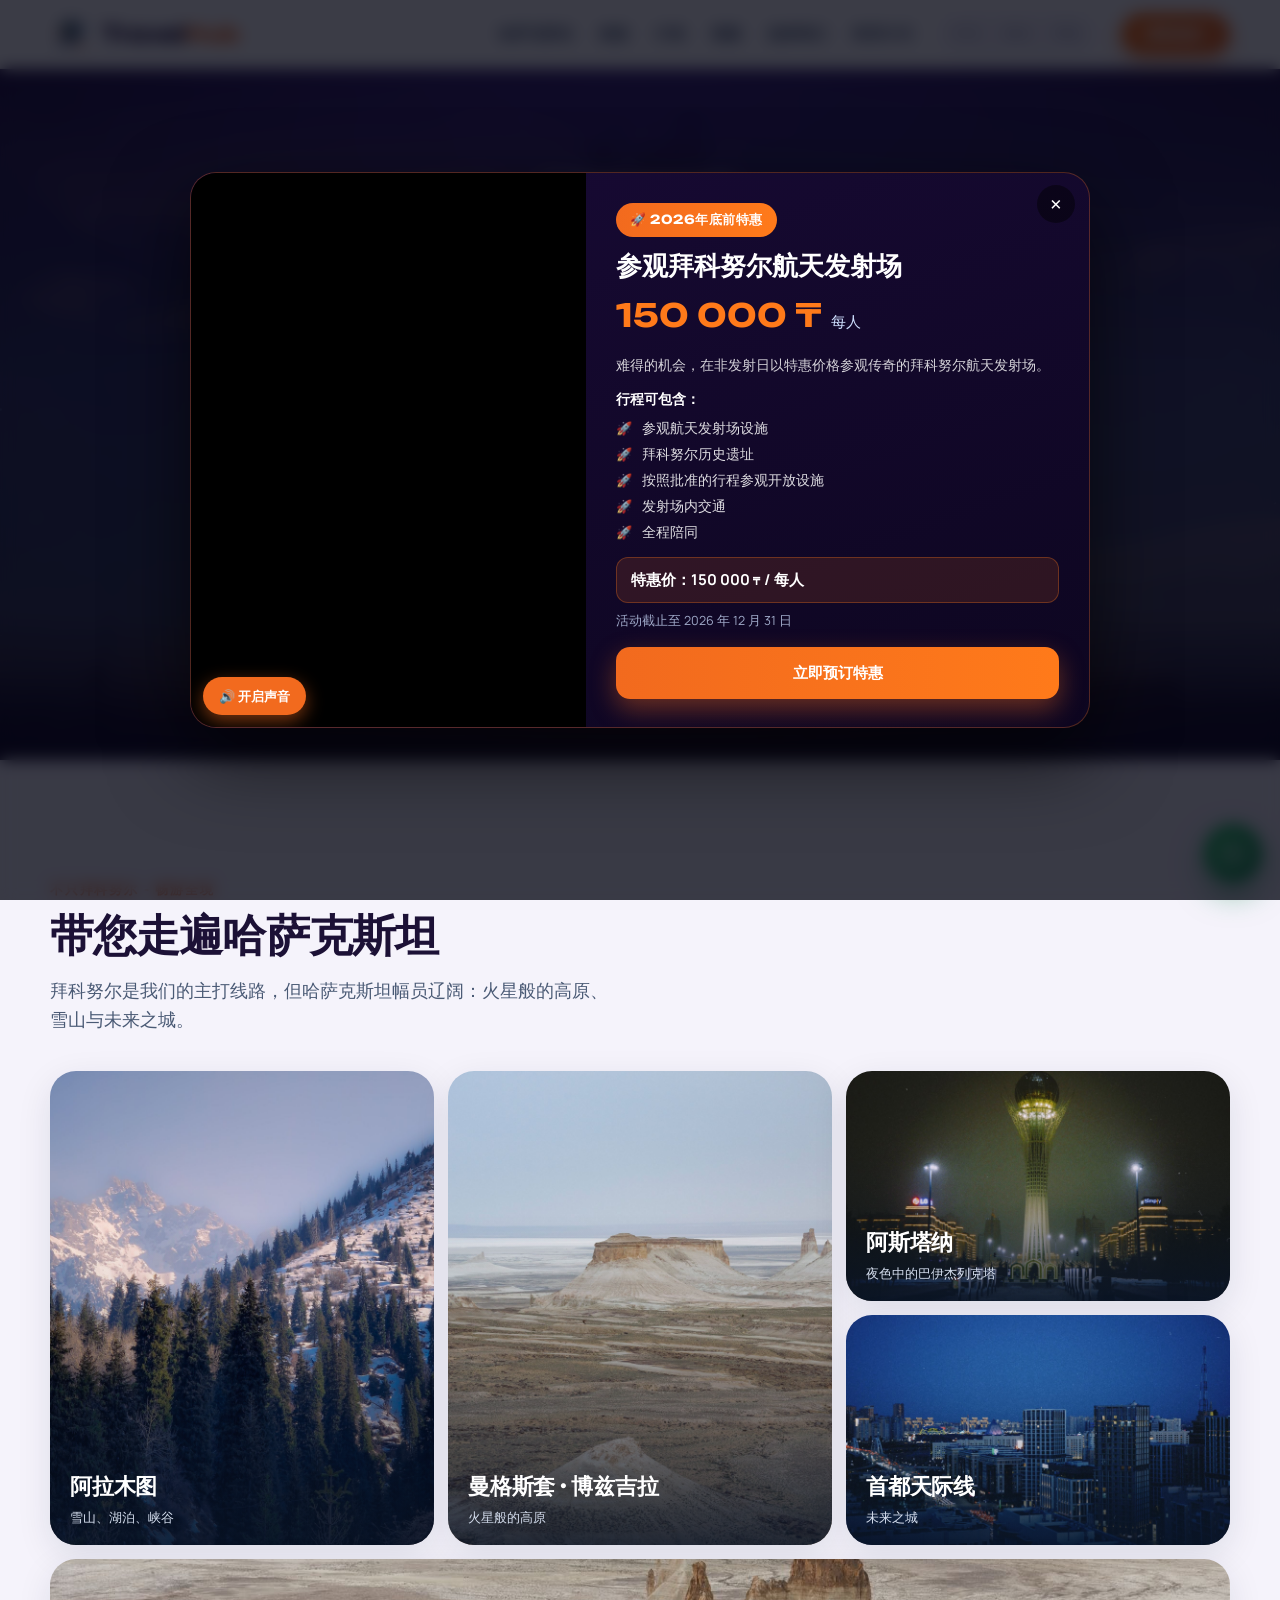
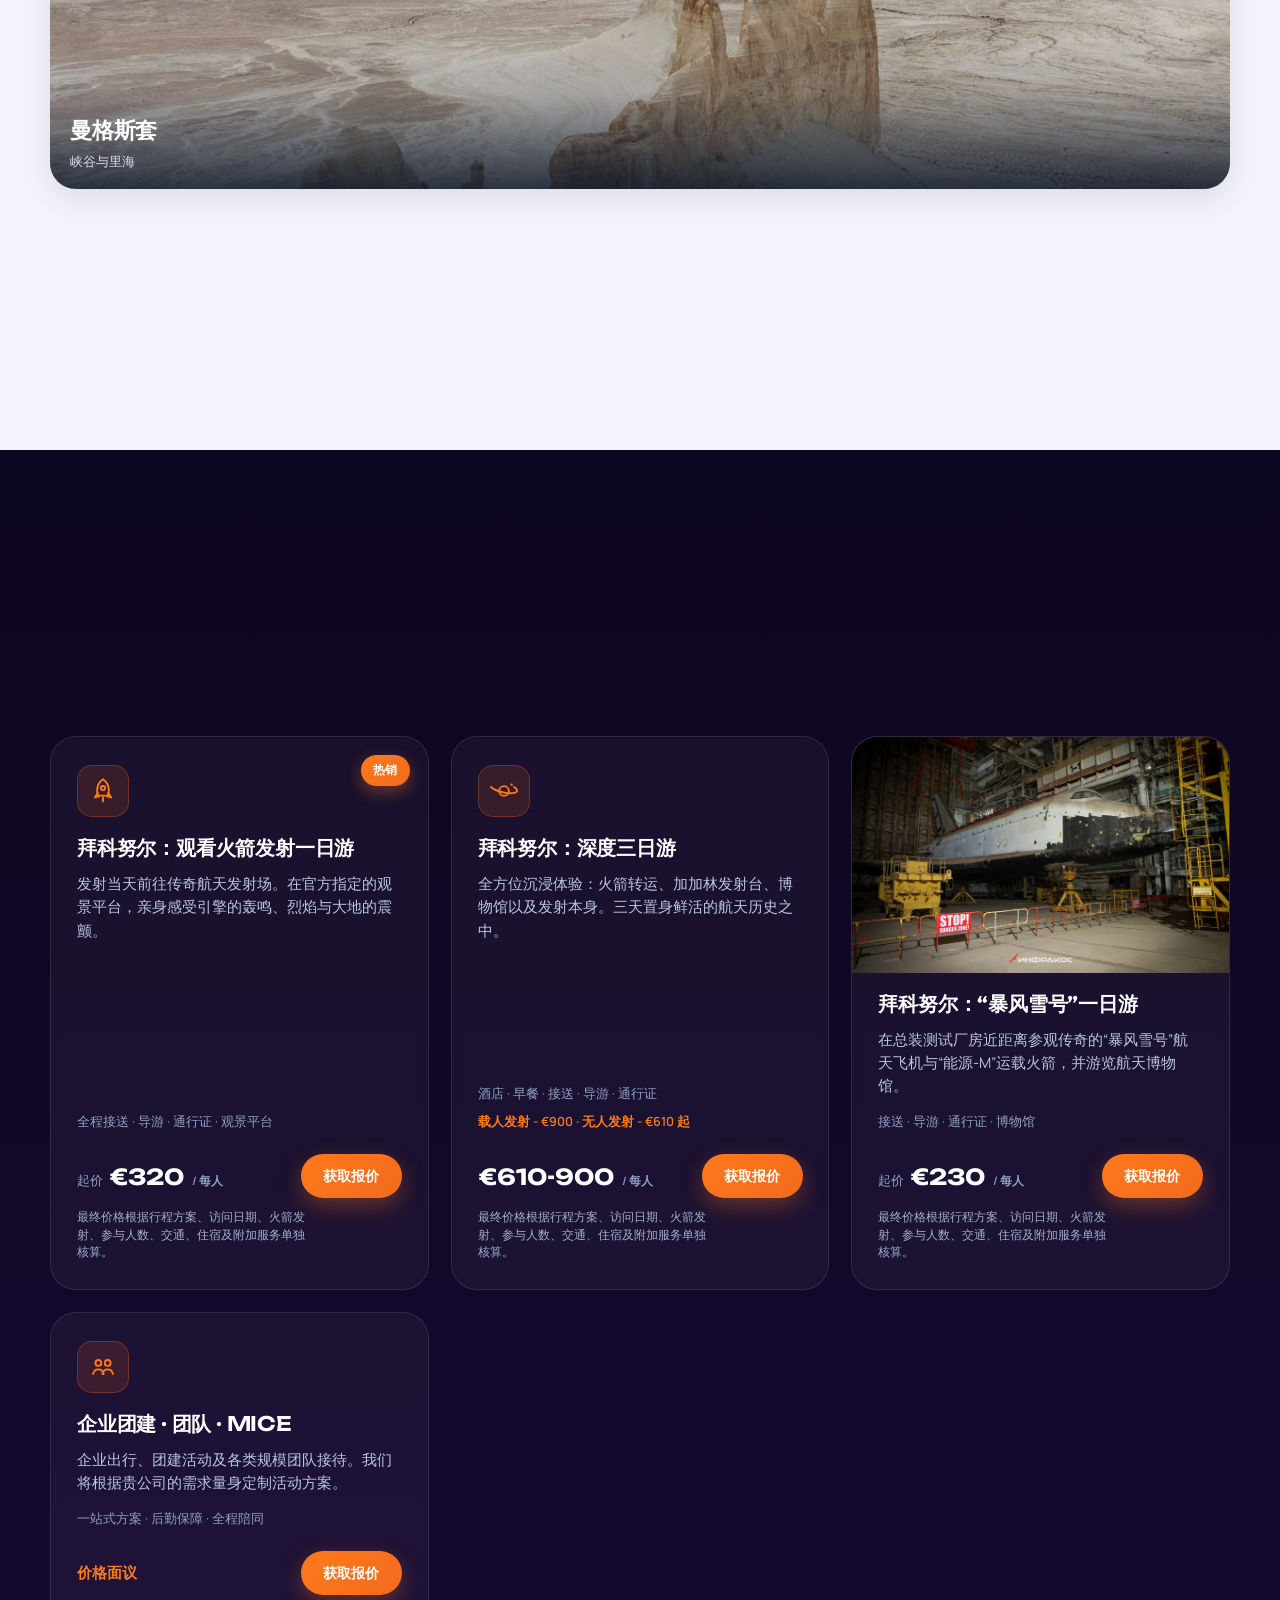
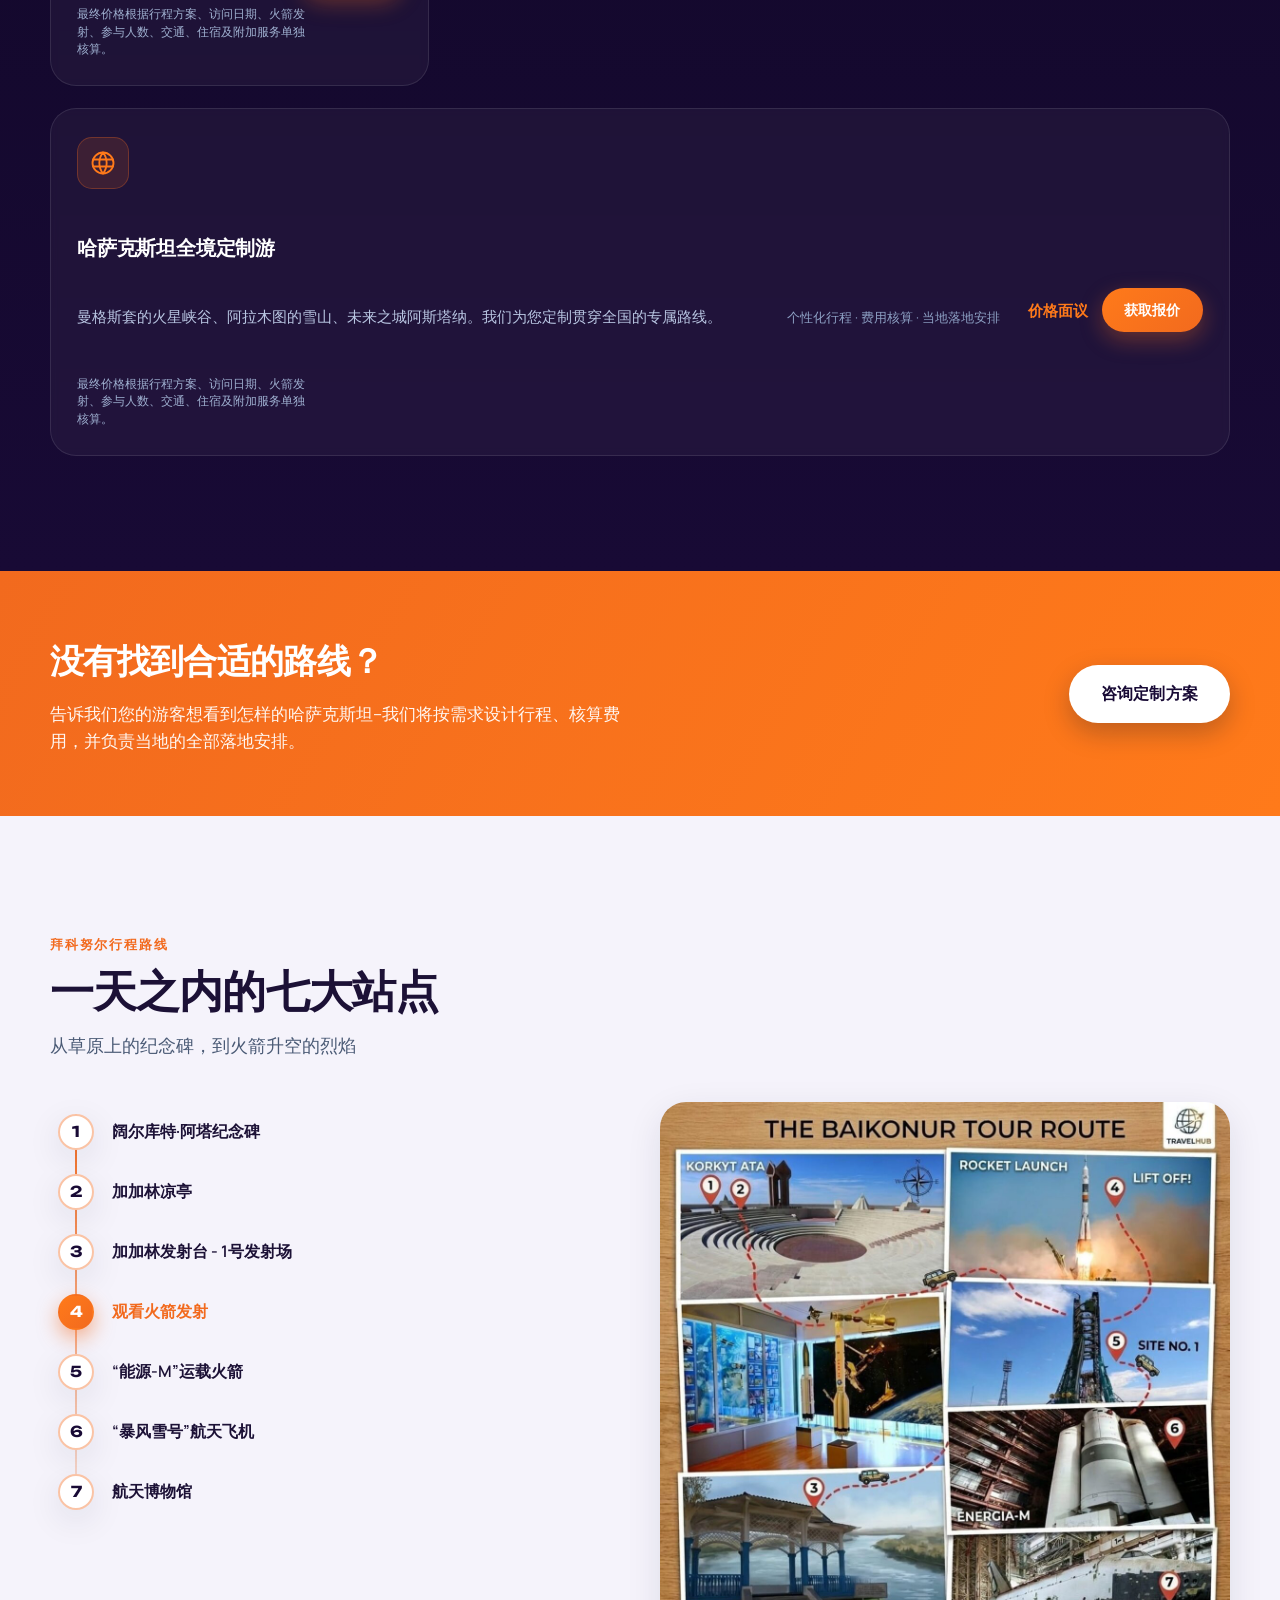
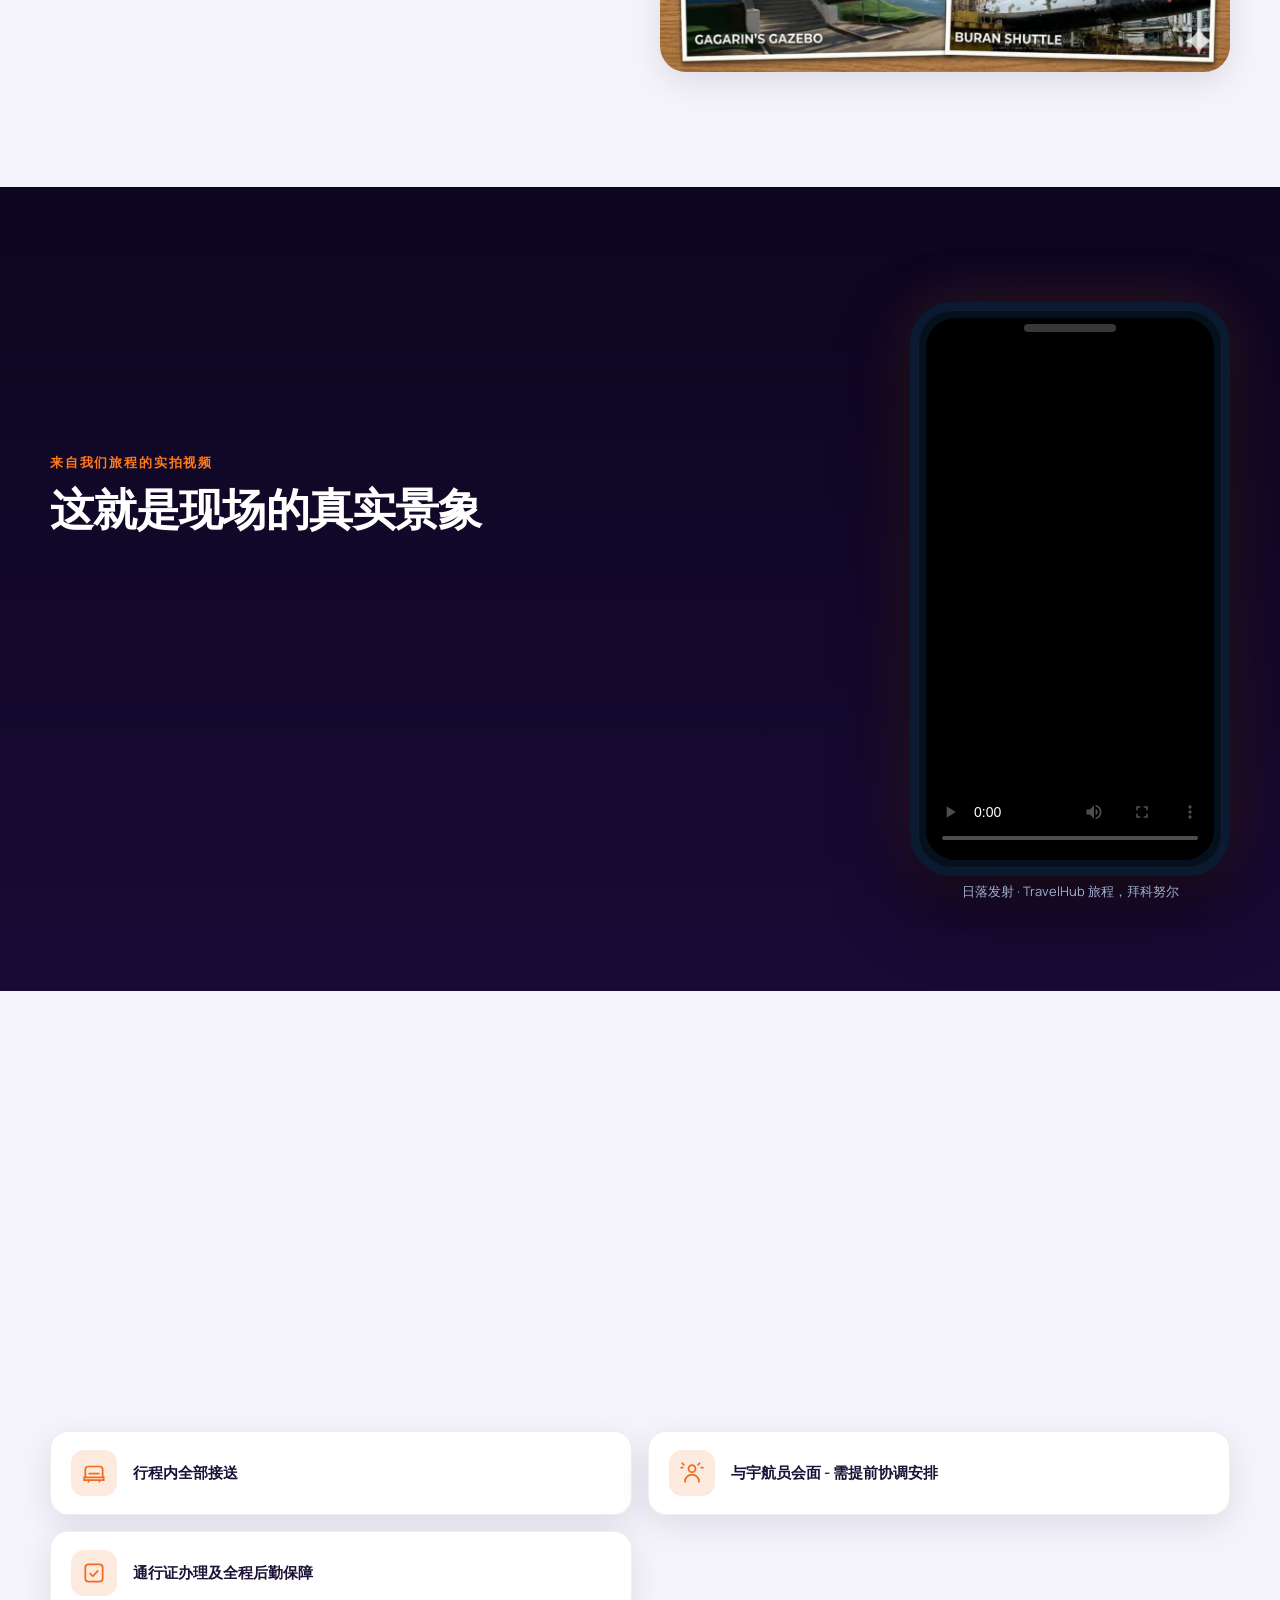
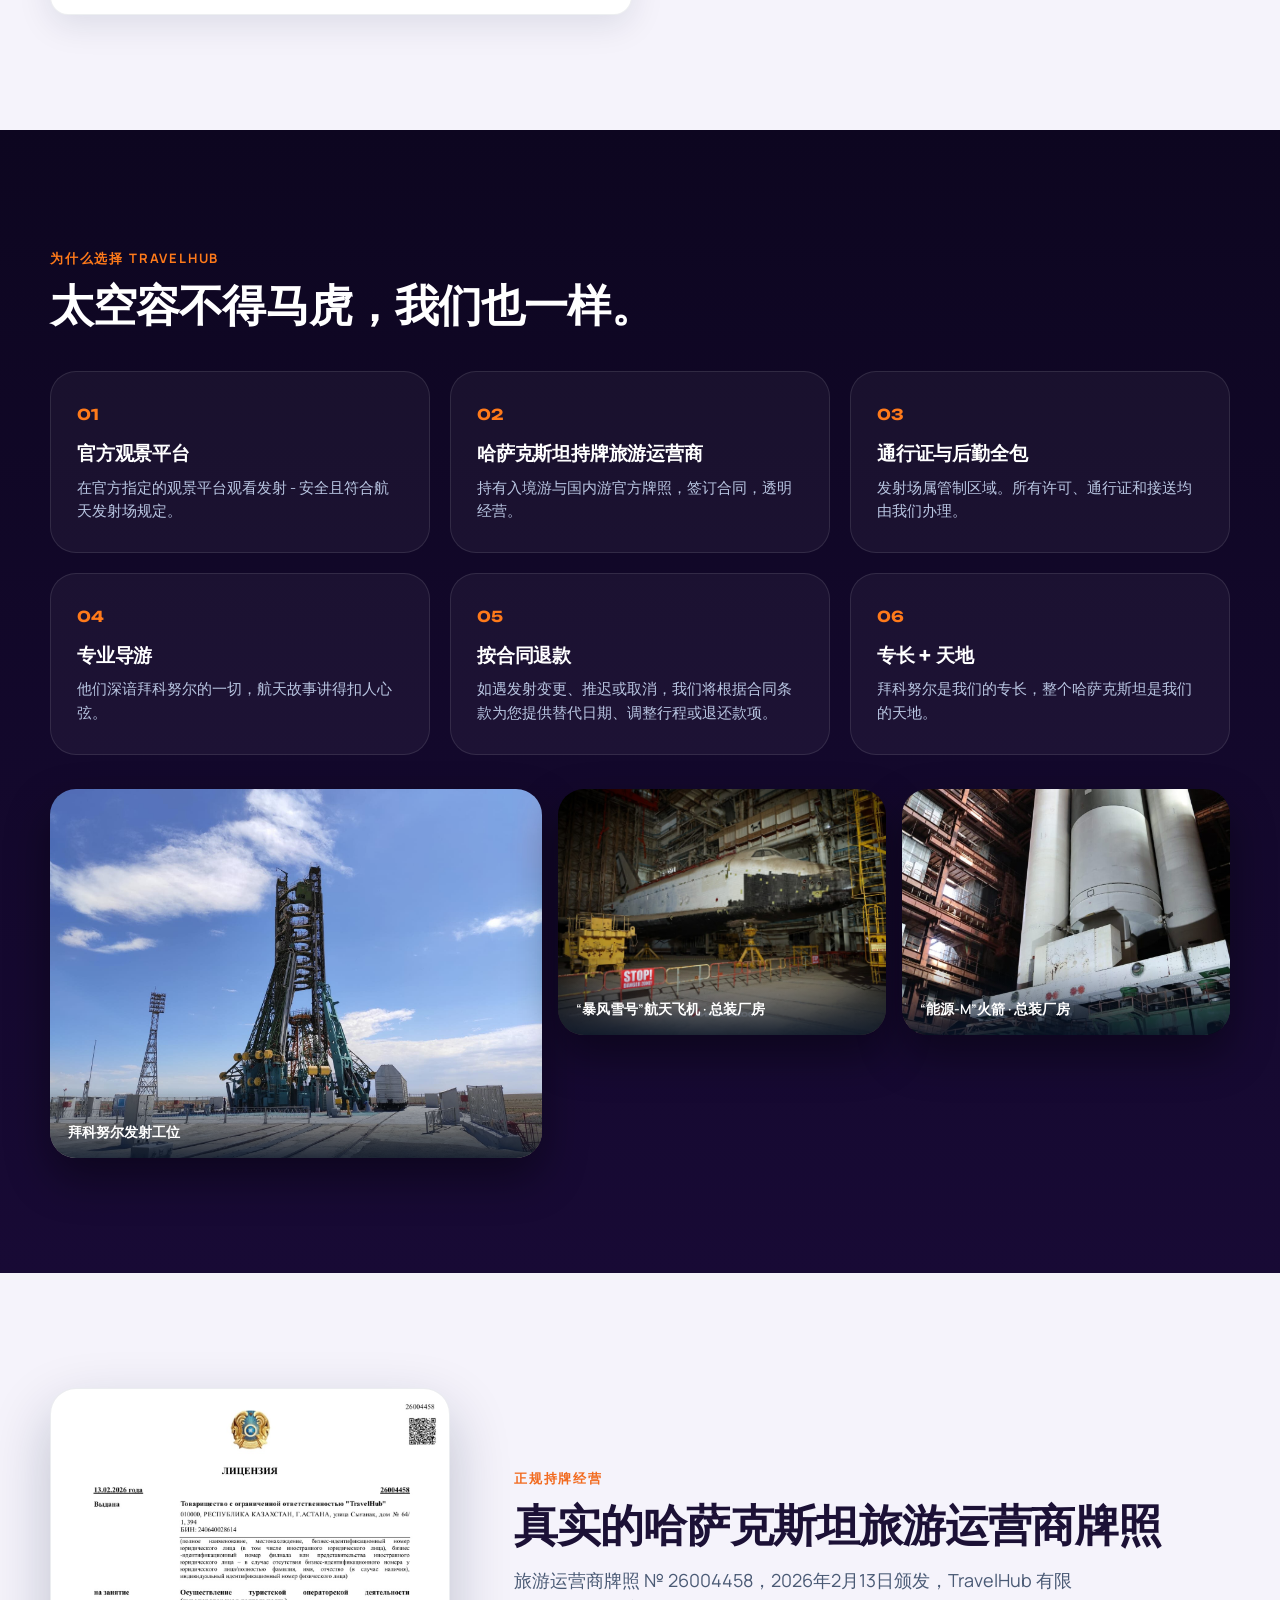
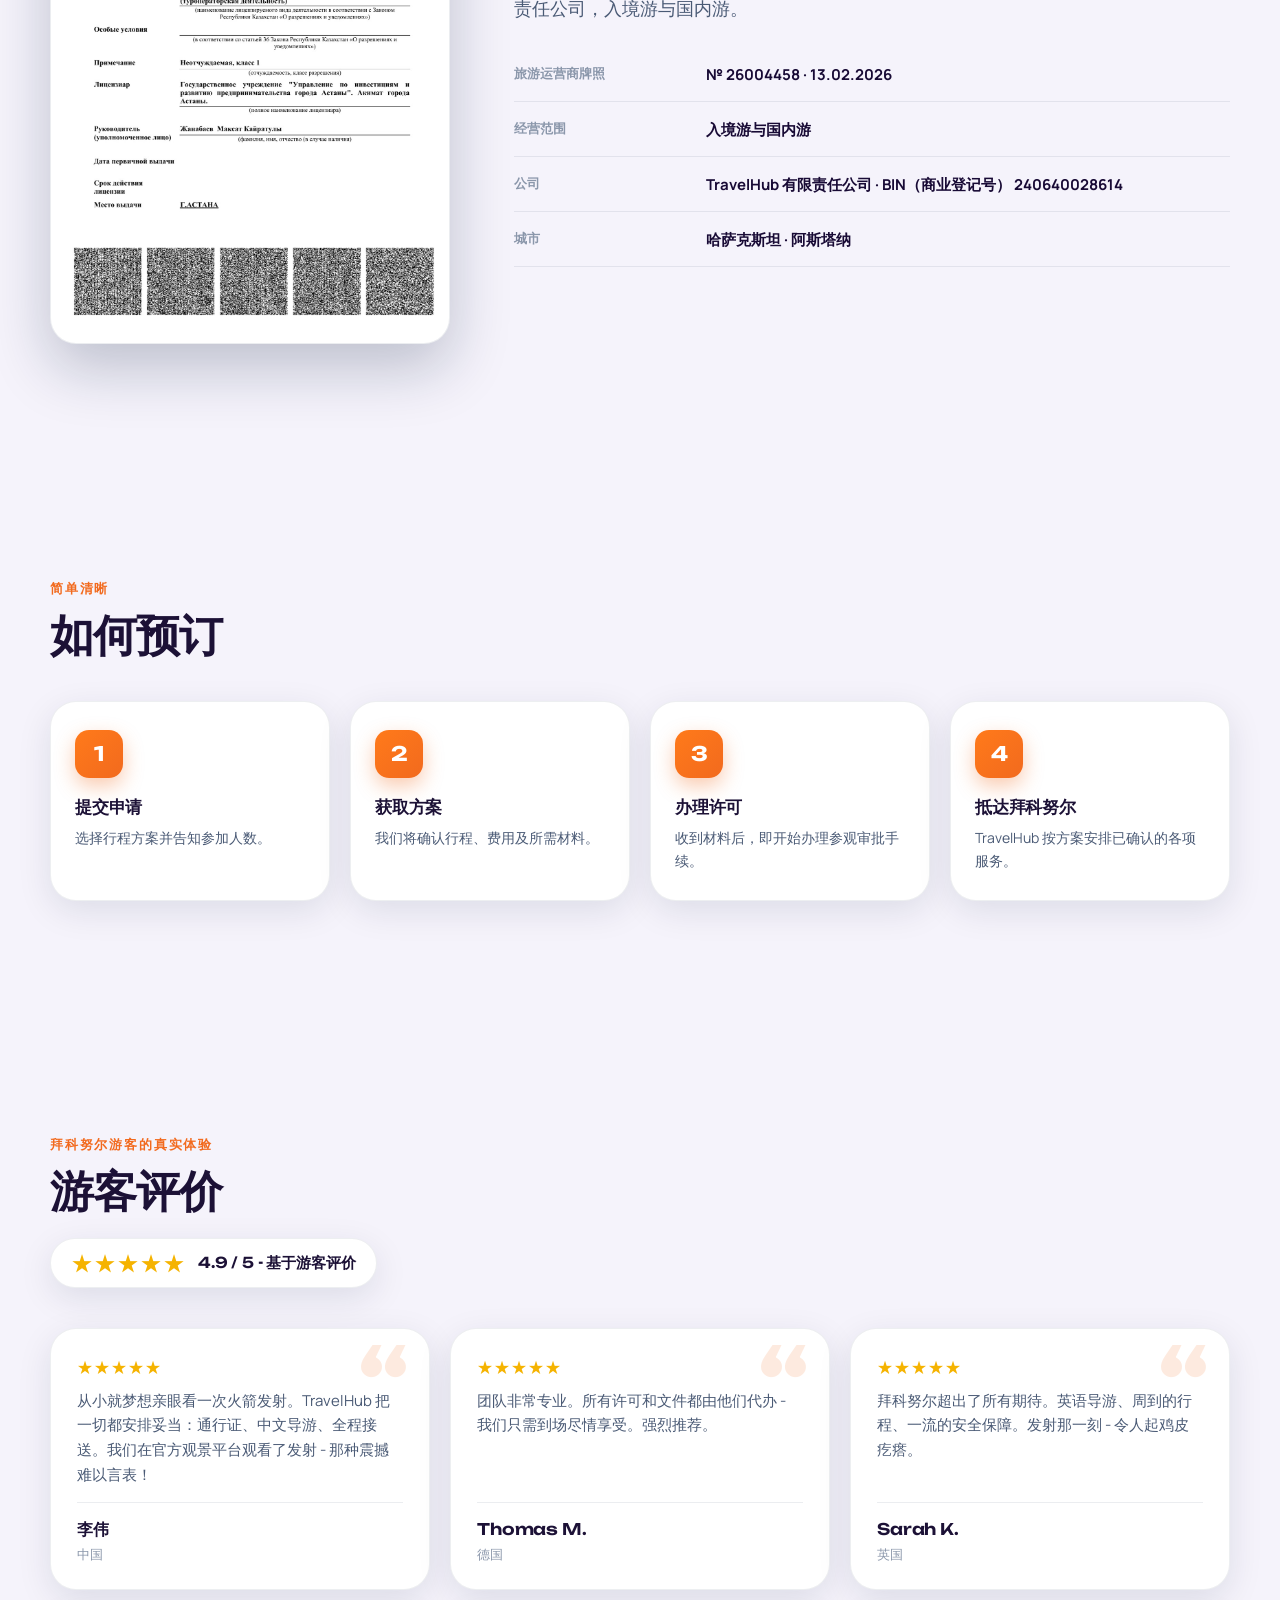
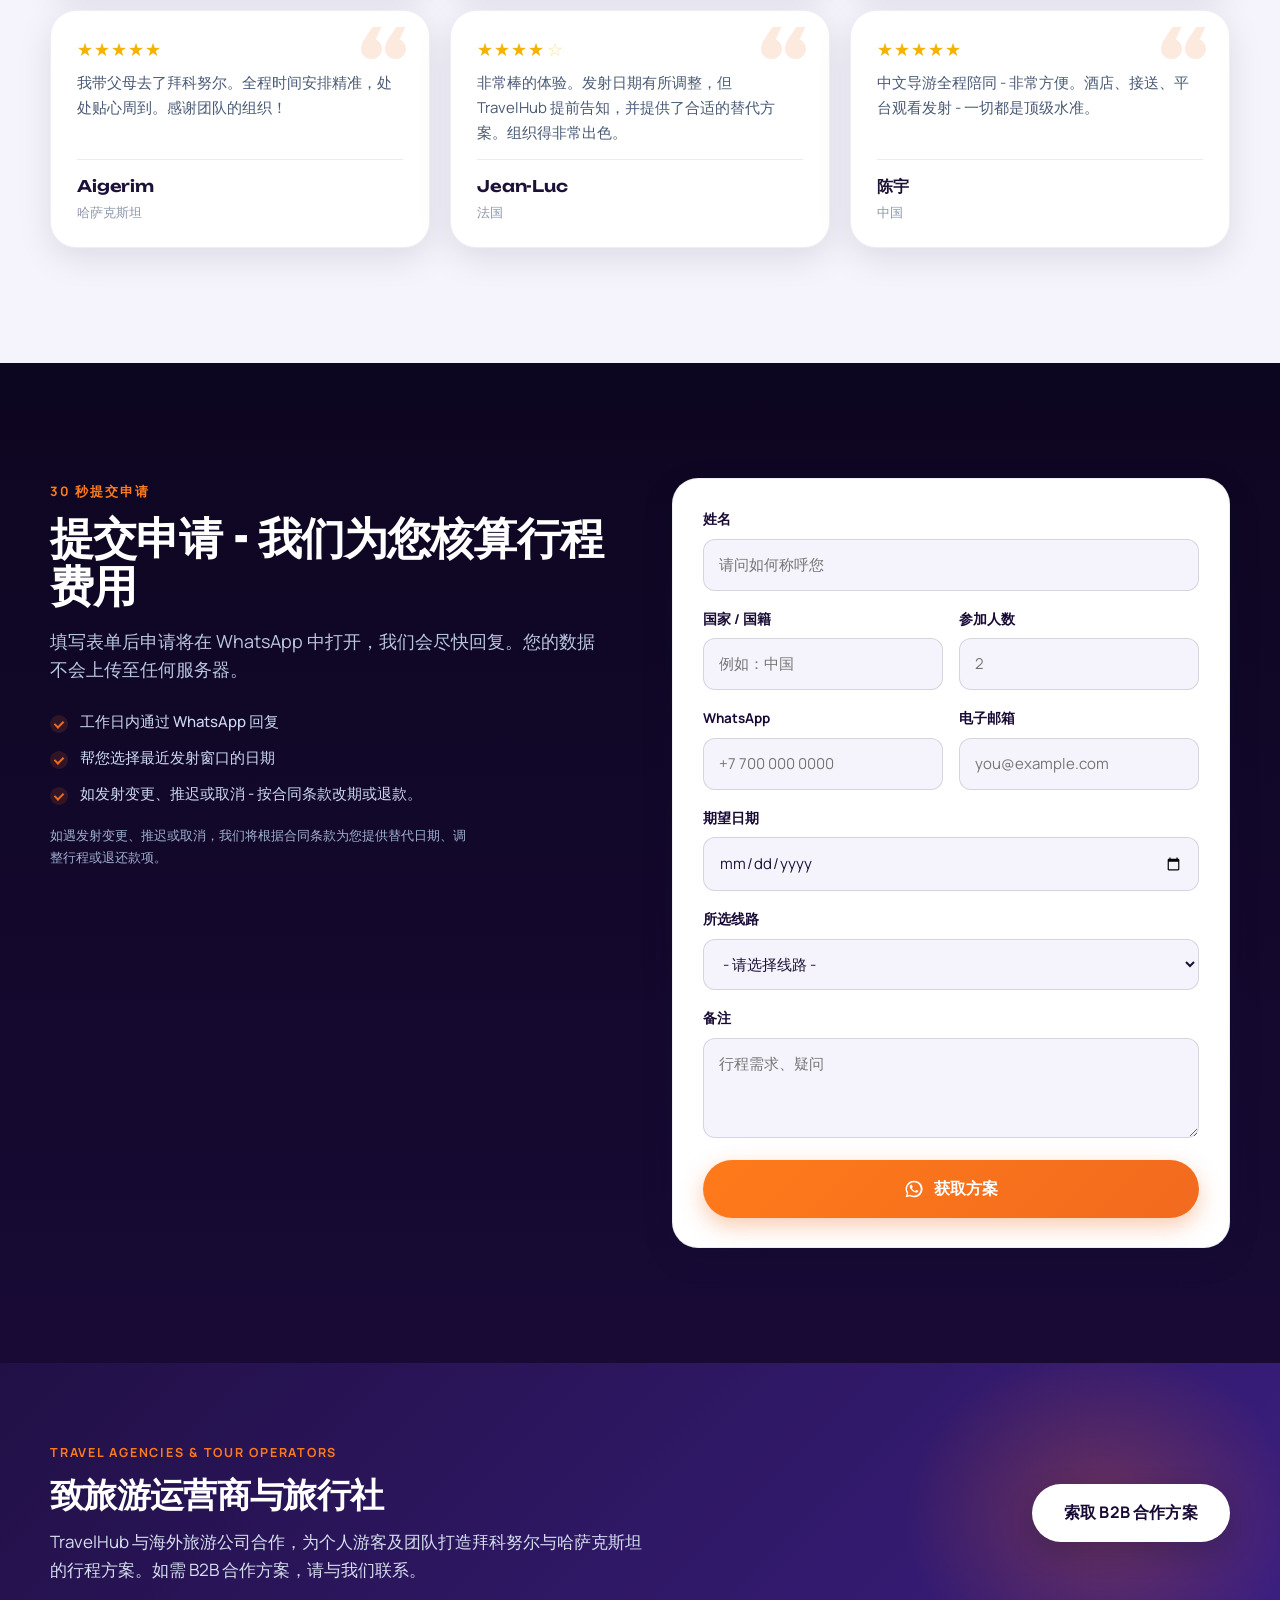
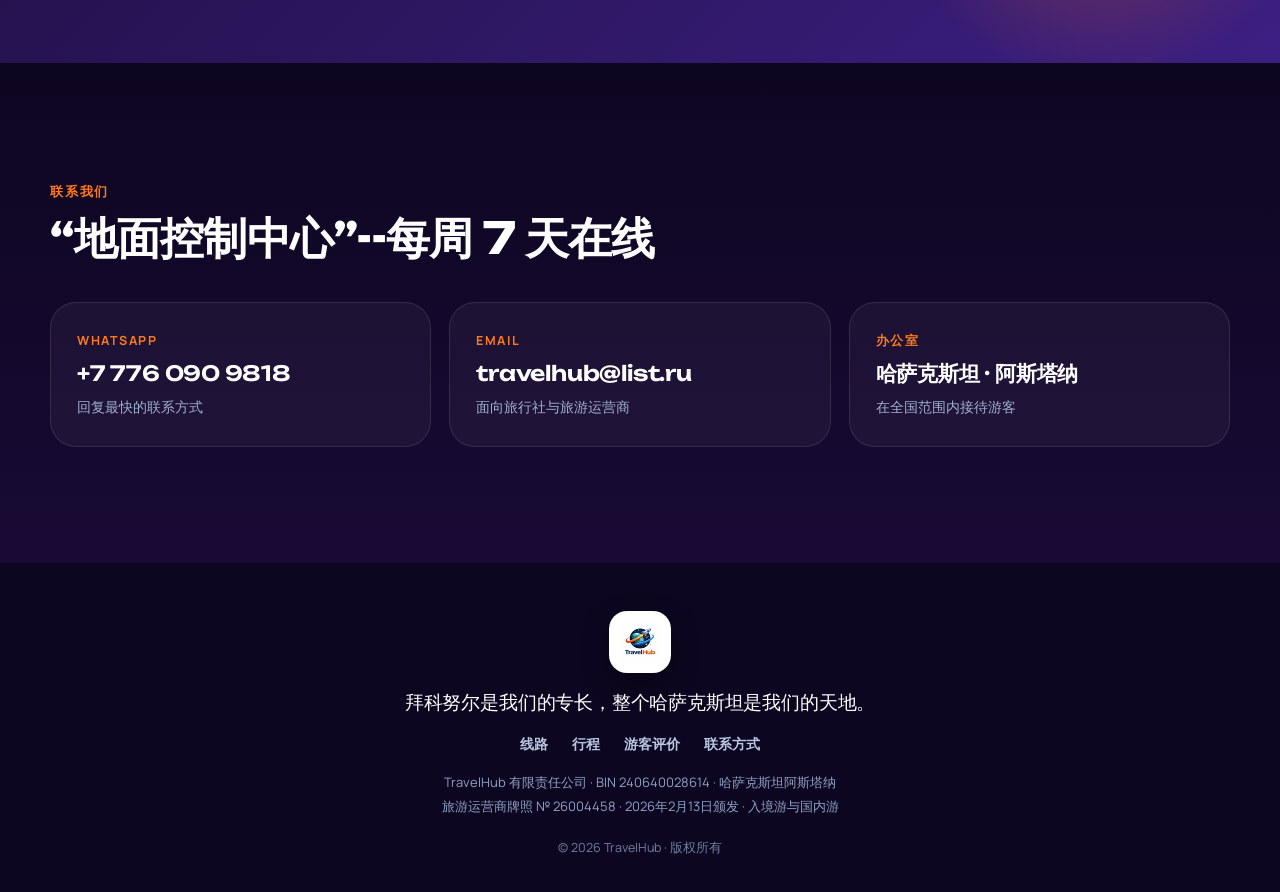
==== commit 511a158b: "Относительные пути (../) для CSS/JS/assets/языков — превью работает и на github.io/travelhub/, и на " ====
--- a/cn/index.html
+++ b/cn/index.html
@@ -61,20 +61,20 @@
 <meta content="亲眼见证拜科努尔火箭发射：一至三日游，€230 起。哈萨克斯坦持牌接待旅游运营商：办理通行证，俄英中三语导游，在官方指定的观景平台观看发射。畅游哈萨克斯坦全境：曼格斯套、阿拉木图雪山、阿斯塔纳。" name="twitter:description"/>
 <meta content="https://travel-hub.kz/assets/og-image.jpg" name="twitter:image"/>
 <!-- Иконки -->
-<link href="/assets/favicon.png" rel="icon" type="image/png"/>
-<link href="/assets/favicon.png" rel="apple-touch-icon"/>
+<link href="../assets/favicon.png" rel="icon" type="image/png"/>
+<link href="../assets/favicon.png" rel="apple-touch-icon"/>
 <!-- Шрифты -->
 <link href="https://fonts.googleapis.com" rel="preconnect"/>
 <link crossorigin="" href="https://fonts.gstatic.com" rel="preconnect"/>
 <link href="https://fonts.googleapis.com/css2?family=Unbounded:wght@500;600;700;800&amp;family=Manrope:wght@400;500;600;700;800&amp;display=swap" rel="stylesheet"/>
-<link href="/styles.css?v=8" rel="stylesheet"/>
+<link href="../styles.css?v=8" rel="stylesheet"/>
 <link href="https://travel-hub.kz/ru/" hreflang="ru" rel="alternate"/><link href="https://travel-hub.kz/en/" hreflang="en" rel="alternate"/><link href="https://travel-hub.kz/cn/" hreflang="zh-CN" rel="alternate"/><link href="https://travel-hub.kz/ru/" hreflang="x-default" rel="alternate"/></head>
 <body>
 <!-- ======================= ШАПКА ======================= -->
 <header class="site-header" id="top">
 <div class="container header-inner">
 <a aria-label="TravelHub" class="brand" href="#top">
-<img alt="TravelHub" class="brand-logo" height="42" src="/assets/logo.png" width="42"/>
+<img alt="TravelHub" class="brand-logo" height="42" src="../assets/logo.png" width="42"/>
 <span class="brand-word">Travel<b>Hub</b></span>
 </a>
 <nav aria-label="主导航" class="main-nav" data-i18n-aria="nav.aria" id="mainNav">
@@ -84,7 +84,7 @@
 <a data-i18n="nav.video" href="#video">视频</a>
 <a data-i18n="nav.why" href="#about">选择我们</a>
 <a data-i18n="nav.contacts" href="#contacts">联系方式</a>
-<div aria-label="语言选择" class="lang-switch" role="group"><a class="lang-btn" href="/ru/">РУС</a><a class="lang-btn" href="/en/">ENG</a><a class="lang-btn active" href="/cn/">中文</a></div>
+<div aria-label="语言选择" class="lang-switch" role="group"><a class="lang-btn" href="../ru/">РУС</a><a class="lang-btn" href="../en/">ENG</a><a class="lang-btn active" href="../cn/">中文</a></div>
 <a class="btn btn-primary btn-nav" data-i18n="nav.cta" href="#booking">获取报价</a>
 </nav>
 <button aria-controls="mainNav" aria-expanded="false" aria-label="打开菜单" class="burger" data-i18n-aria="nav.burger" id="burgerBtn" type="button">
@@ -124,35 +124,35 @@
 <p class="section-sub reveal" data-i18n="reg.sub">拜科努尔是我们的主打线路，但哈萨克斯坦幅员辽阔：火星般的高原、雪山与未来之城。</p>
 <div class="regions-mosaic reveal">
 <figure class="region-card region-almaty">
-<img alt="阿拉木图的雪山群峰与湖泊" data-i18n-alt="reg.altAlmaty" height="2842" loading="lazy" src="/assets/regions/almaty.jpg" width="1600"/>
+<img alt="阿拉木图的雪山群峰与湖泊" data-i18n-alt="reg.altAlmaty" height="2842" loading="lazy" src="../assets/regions/almaty.jpg" width="1600"/>
 <figcaption>
 <span class="region-name" data-i18n="reg.almaty">阿拉木图</span>
 <span class="region-tag" data-i18n="reg.almatyX">雪山、湖泊、峡谷</span>
 </figcaption>
 </figure>
 <figure class="region-card region-bozzhyra">
-<img alt="曼格斯套草原上的博兹吉拉高原尖峰" data-i18n-alt="reg.altBozzhyra" height="2000" loading="lazy" src="/assets/regions/mangystau-2.jpg" width="1600"/>
+<img alt="曼格斯套草原上的博兹吉拉高原尖峰" data-i18n-alt="reg.altBozzhyra" height="2000" loading="lazy" src="../assets/regions/mangystau-2.jpg" width="1600"/>
 <figcaption>
 <span class="region-name" data-i18n="reg.bozzhyra">曼格斯套 · 博兹吉拉</span>
 <span class="region-tag" data-i18n="reg.bozzhyraX">火星般的高原</span>
 </figcaption>
 </figure>
 <figure class="region-card region-astana">
-<img alt="夜幕下的阿斯塔纳巴伊杰列克观景塔" data-i18n-alt="reg.altAstana" height="1067" loading="lazy" src="/assets/regions/astana.jpg" width="1600"/>
+<img alt="夜幕下的阿斯塔纳巴伊杰列克观景塔" data-i18n-alt="reg.altAstana" height="1067" loading="lazy" src="../assets/regions/astana.jpg" width="1600"/>
 <figcaption>
 <span class="region-name" data-i18n="reg.astana">阿斯塔纳</span>
 <span class="region-tag" data-i18n="reg.astanaX">夜色中的巴伊杰列克塔</span>
 </figcaption>
 </figure>
 <figure class="region-card region-astana2">
-<img alt="阿斯塔纳未来感十足的天际线" data-i18n-alt="reg.altAstana2" height="1067" loading="lazy" src="/assets/regions/astana-2.jpg" width="1600"/>
+<img alt="阿斯塔纳未来感十足的天际线" data-i18n-alt="reg.altAstana2" height="1067" loading="lazy" src="../assets/regions/astana-2.jpg" width="1600"/>
 <figcaption>
 <span class="region-name" data-i18n="reg.astana2">首都天际线</span>
 <span class="region-tag" data-i18n="reg.astana2X">未来之城</span>
 </figcaption>
 </figure>
 <figure class="region-card region-mangystau">
-<img alt="曼格斯套的白垩峡谷与草原" data-i18n-alt="reg.altMangystau" height="1068" loading="lazy" src="/assets/regions/mangystau.jpg" width="1600"/>
+<img alt="曼格斯套的白垩峡谷与草原" data-i18n-alt="reg.altMangystau" height="1068" loading="lazy" src="../assets/regions/mangystau.jpg" width="1600"/>
 <figcaption>
 <span class="region-name" data-i18n="reg.mangystau">曼格斯套</span>
 <span class="region-tag" data-i18n="reg.mangystauX">峡谷与里海</span>
@@ -205,7 +205,7 @@
 <!-- Тур 3: Буран (с реальным фото) -->
 <article class="tour-card tour-card-media reveal" id="tour-buran">
 <figure class="tour-media">
-<img alt="拜科努尔总装厂房中的“暴风雪号”航天飞机" data-i18n-alt="gal.a3" data-lightbox="" height="1067" loading="lazy" src="/assets/buran.jpg" width="1600"/>
+<img alt="拜科努尔总装厂房中的“暴风雪号”航天飞机" data-i18n-alt="gal.a3" data-lightbox="" height="1067" loading="lazy" src="../assets/buran.jpg" width="1600"/>
 </figure>
 <h3 class="tour-name" data-i18n="t3.name">拜科努尔：“暴风雪号”一日游</h3>
 <p class="tour-desc" data-i18n="t3.desc">在总装测试厂房近距离参观传奇的“暴风雪号”航天飞机与“能源-M”运载火箭，并游览航天博物馆。</p>
@@ -274,7 +274,7 @@
 <li class="route-step reveal"><span class="route-num">7</span><span class="route-label" data-i18n="route.p7">航天博物馆</span></li>
 </ol>
 <figure class="route-figure reveal">
-<img alt="拜科努尔行程路线图：从阔尔库特·阿塔纪念碑到航天博物馆的七个站点" data-i18n-alt="route.imgalt" data-lightbox="" height="1200" loading="lazy" src="/assets/tour-route.jpg" width="1200"/>
+<img alt="拜科努尔行程路线图：从阔尔库特·阿塔纪念碑到航天博物馆的七个站点" data-i18n-alt="route.imgalt" data-lightbox="" height="1200" loading="lazy" src="../assets/tour-route.jpg" width="1200"/>
 </figure>
 </div>
 </div>
@@ -296,7 +296,7 @@
 <figure class="phone-frame reveal">
 <span aria-hidden="true" class="phone-notch"></span>
 <video aria-label="TravelHub 旅程中拍摄的拜科努尔火箭发射视频" class="phone-video" controls="" data-i18n-aria="vid.videoAria" playsinline="" poster="assets/video-poster.jpg" preload="metadata">
-<source src="/assets/baikonur-video.mp4" type="video/mp4"/>
+<source src="../assets/baikonur-video.mp4" type="video/mp4"/>
 </video>
 <figcaption class="phone-caption" data-i18n="vid.caption">日落发射 · TravelHub 旅程，拜科努尔</figcaption>
 </figure>
@@ -358,15 +358,15 @@
 <!-- Галерея: реальные фото Байконура -->
 <div class="gallery" id="gallery">
 <figure class="gallery-item reveal">
-<img alt="拜科努尔航天发射场的发射工位" data-i18n-alt="gal.a1" data-lightbox="" height="1200" loading="lazy" src="/assets/baikonur-pad.jpg" width="1600"/>
+<img alt="拜科努尔航天发射场的发射工位" data-i18n-alt="gal.a1" data-lightbox="" height="1200" loading="lazy" src="../assets/baikonur-pad.jpg" width="1600"/>
 <figcaption data-i18n="gal.c1">拜科努尔发射工位</figcaption>
 </figure>
 <figure class="gallery-item reveal">
-<img alt="拜科努尔总装厂房中的“暴风雪号”航天飞机" data-i18n-alt="gal.a3" data-lightbox="" height="1067" loading="lazy" src="/assets/buran.jpg" width="1600"/>
+<img alt="拜科努尔总装厂房中的“暴风雪号”航天飞机" data-i18n-alt="gal.a3" data-lightbox="" height="1067" loading="lazy" src="../assets/buran.jpg" width="1600"/>
 <figcaption data-i18n="gal.c3">“暴风雪号”航天飞机 · 总装厂房</figcaption>
 </figure>
 <figure class="gallery-item reveal">
-<img alt="总装测试厂房中的“能源-M”运载火箭" data-i18n-alt="gal.a2" data-lightbox="" height="1649" loading="lazy" src="/assets/energia-m.jpg" width="1100"/>
+<img alt="总装测试厂房中的“能源-M”运载火箭" data-i18n-alt="gal.a2" data-lightbox="" height="1649" loading="lazy" src="../assets/energia-m.jpg" width="1100"/>
 <figcaption data-i18n="gal.c2">“能源-M”火箭 · 总装厂房</figcaption>
 </figure>
 </div>
@@ -377,7 +377,7 @@
 <div class="container license-layout">
 <figure class="license-doc reveal">
 <button aria-label="放大查看牌照" class="license-zoom" data-i18n-aria="lic.zoomAria" data-lightbox-btn="" type="button">
-<img alt="TravelHub 国家旅游运营商牌照首页" data-i18n-alt="lic.alt" data-lightbox="" height="1555" loading="lazy" src="/assets/license-page.jpg" width="1100"/>
+<img alt="TravelHub 国家旅游运营商牌照首页" data-i18n-alt="lic.alt" data-lightbox="" height="1555" loading="lazy" src="../assets/license-page.jpg" width="1100"/>
 <span aria-hidden="true" class="license-zoom-hint">
 <svg fill="none" viewbox="0 0 24 24"><circle cx="11" cy="11" r="7" stroke="currentColor" stroke-width="1.8"></circle><path d="M20 20l-3.2-3.2M11 8.2v5.6M8.2 11h5.6" stroke="currentColor" stroke-linecap="round" stroke-width="1.8"></path></svg>
 <span data-i18n="lic.zoom">点击放大查看</span>
@@ -608,7 +608,7 @@
 <footer class="site-footer">
 <div class="container footer-inner">
 <div class="footer-brand">
-<span class="logo-pill"><img alt="TravelHub" height="40" loading="lazy" src="/assets/logo.png" width="40"/></span>
+<span class="logo-pill"><img alt="TravelHub" height="40" loading="lazy" src="../assets/logo.png" width="40"/></span>
 <p class="footer-slogan" data-i18n="ft.slogan">拜科努尔是我们的专长，整个哈萨克斯坦是我们的天地。</p>
 </div>
 <nav aria-label="主导航" class="footer-nav" data-i18n-aria="nav.aria">
@@ -643,7 +643,7 @@
 <div class="promo-card">
 <button class="promo-x" type="button" data-promo-close aria-label="关闭" data-i18n-aria="promo.close">&times;</button>
 <div class="promo-media">
-<video class="promo-video" id="promoVideo" src="/assets/promo-video.mp4" playsinline loop preload="metadata"></video>
+<video class="promo-video" id="promoVideo" src="../assets/promo-video.mp4" playsinline loop preload="metadata"></video>
 <button class="promo-sound" id="promoSound" type="button" hidden data-i18n="promo.sound">🔊 开启声音</button>
 </div>
 <div class="promo-info">
@@ -665,6 +665,6 @@
 </div>
 </div>
 </div>
-<script>window.__THLANG='zh';</script><script src="/script.js?v=11"></script>
+<script>window.__THLANG='zh';</script><script src="../script.js?v=11"></script>
 <!-- WeChat: блок готов, добавить QR/ID когда будет. <a class="btn btn-primary" id="wechatBtn" href="#" data-wechat>WeChat</a> --></body>
 </html>
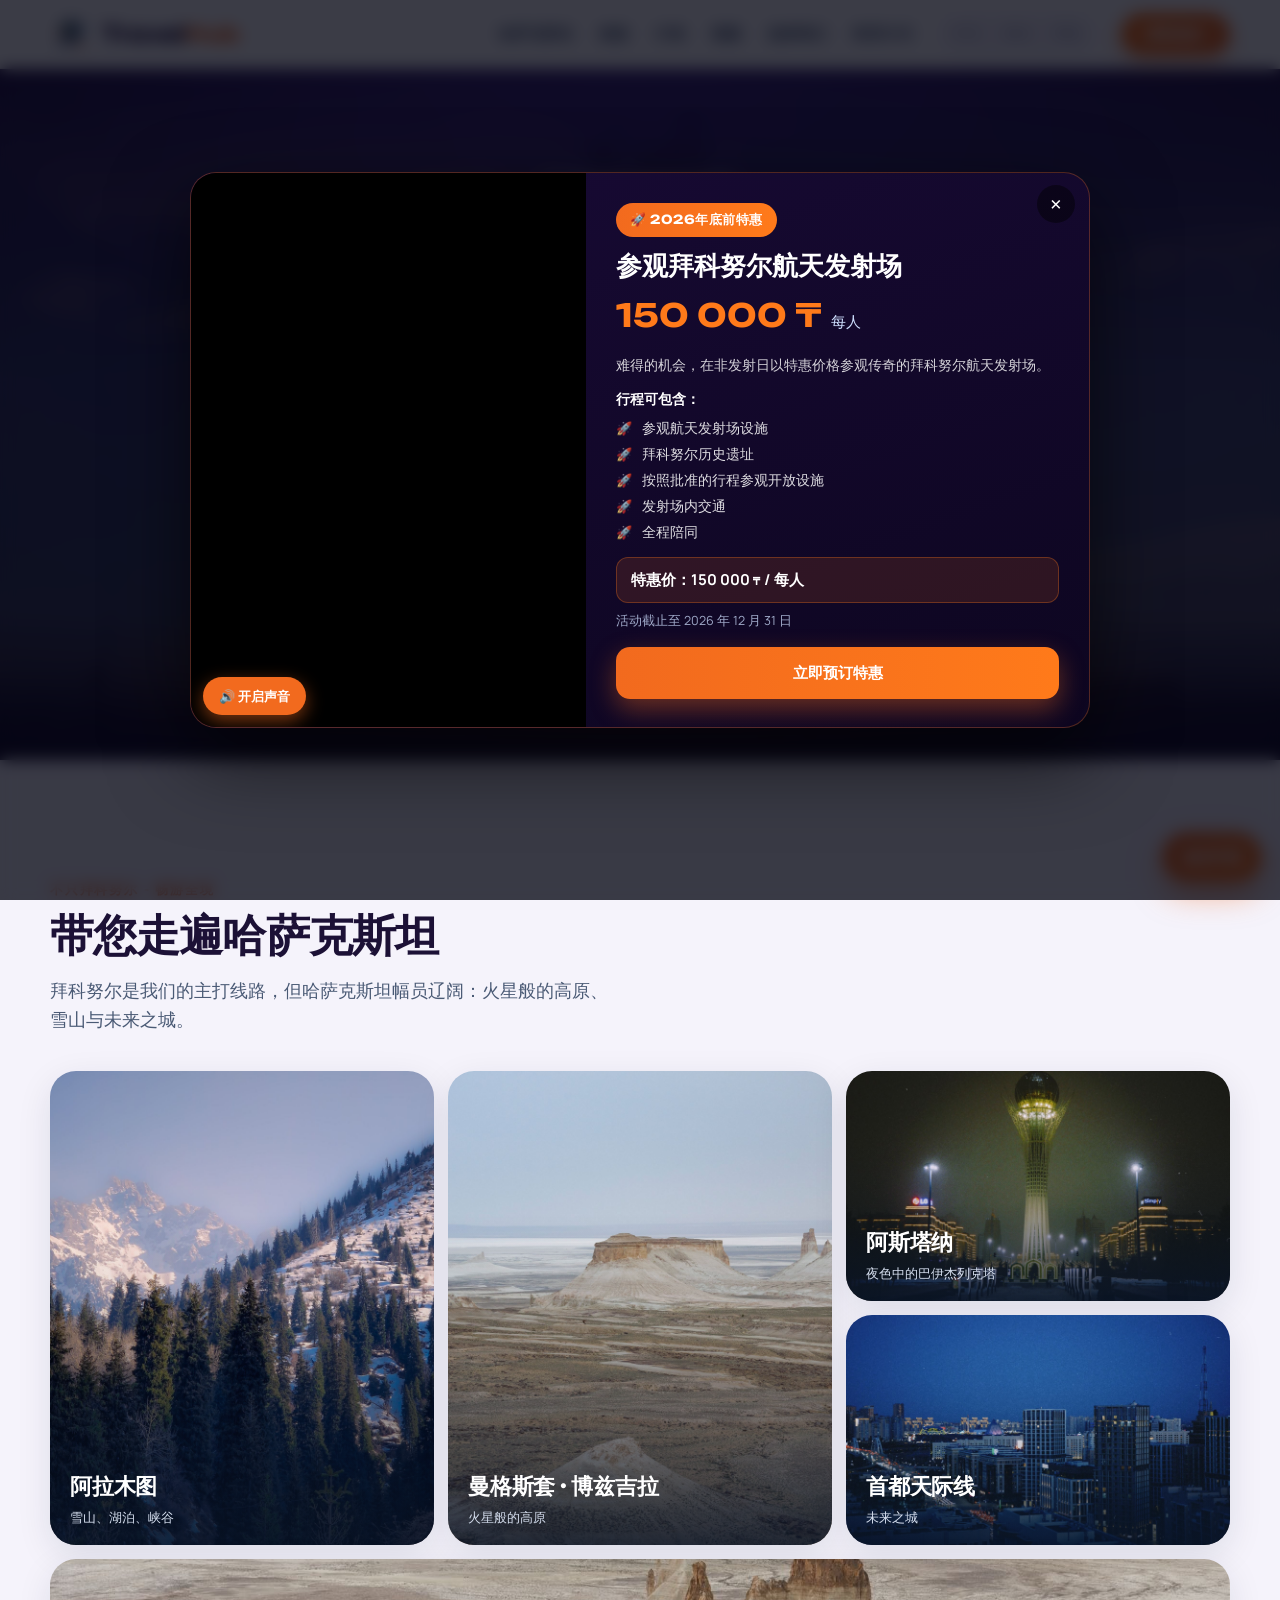
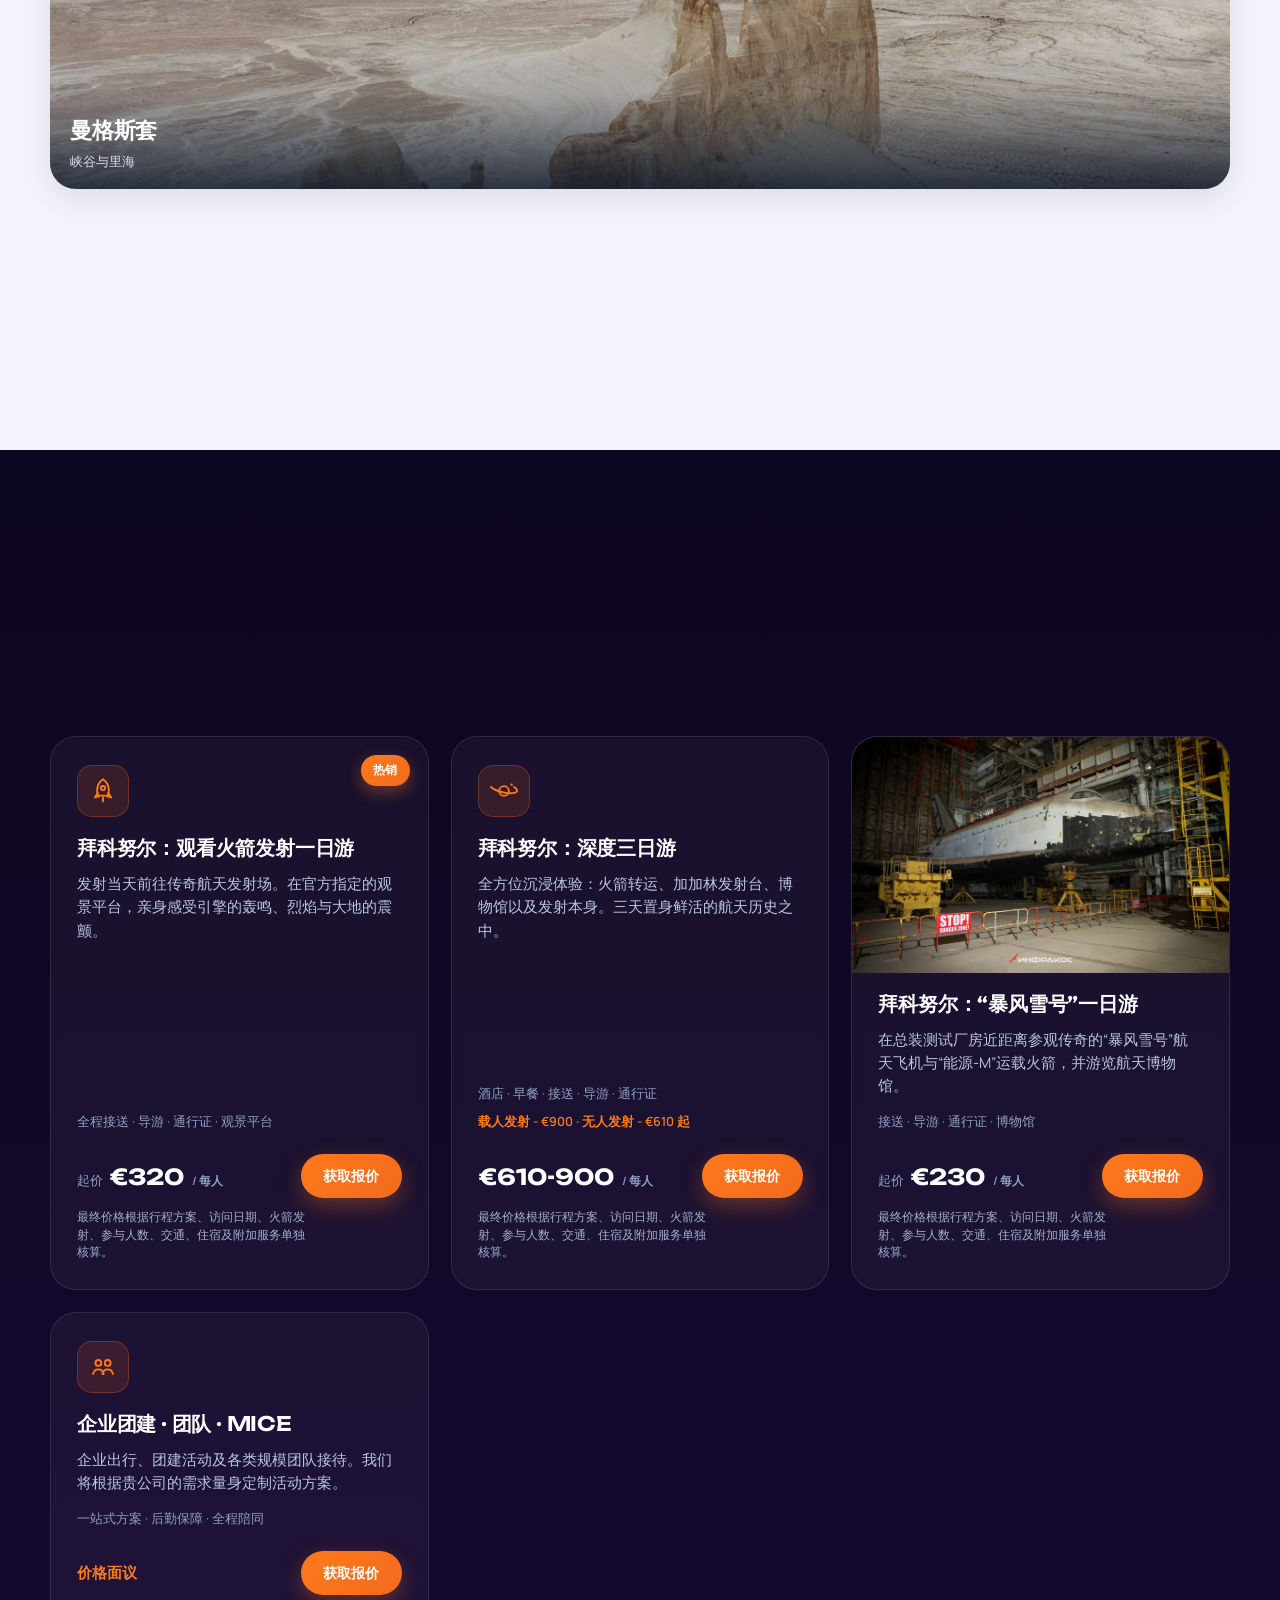
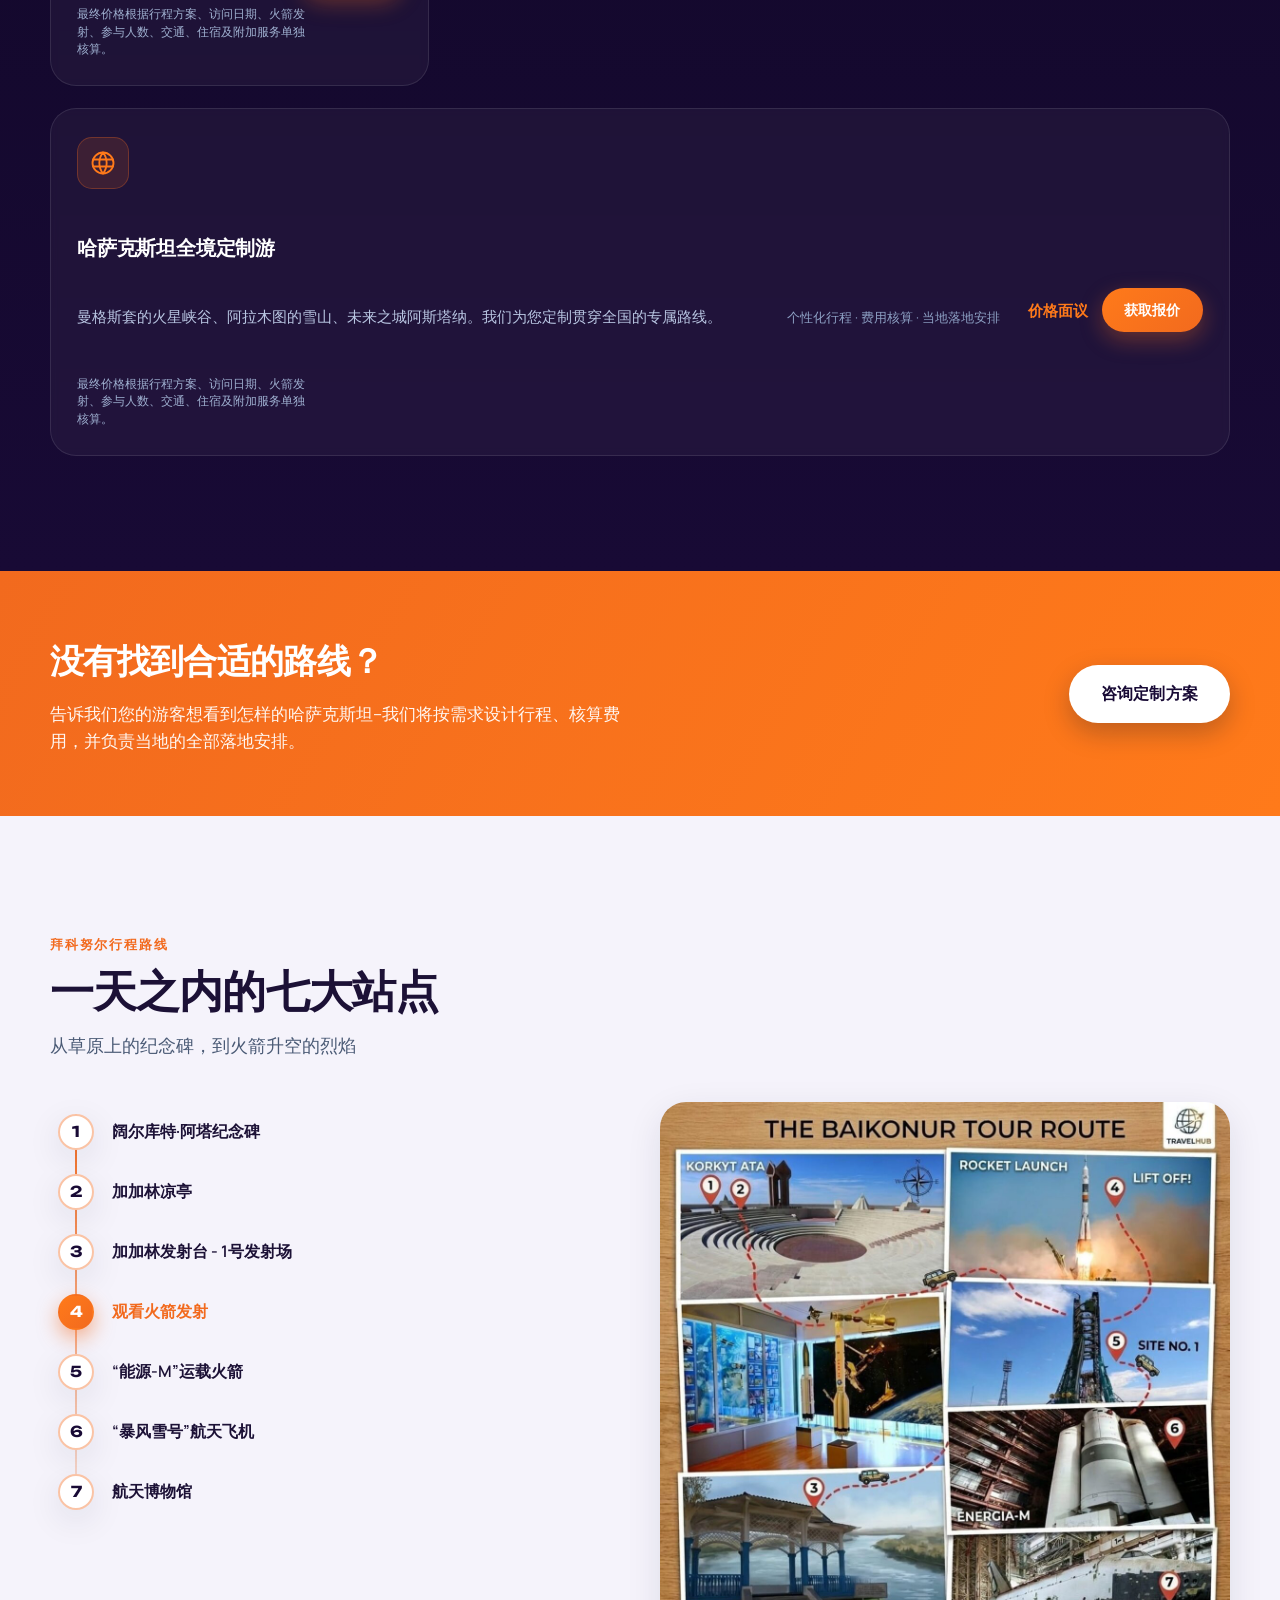
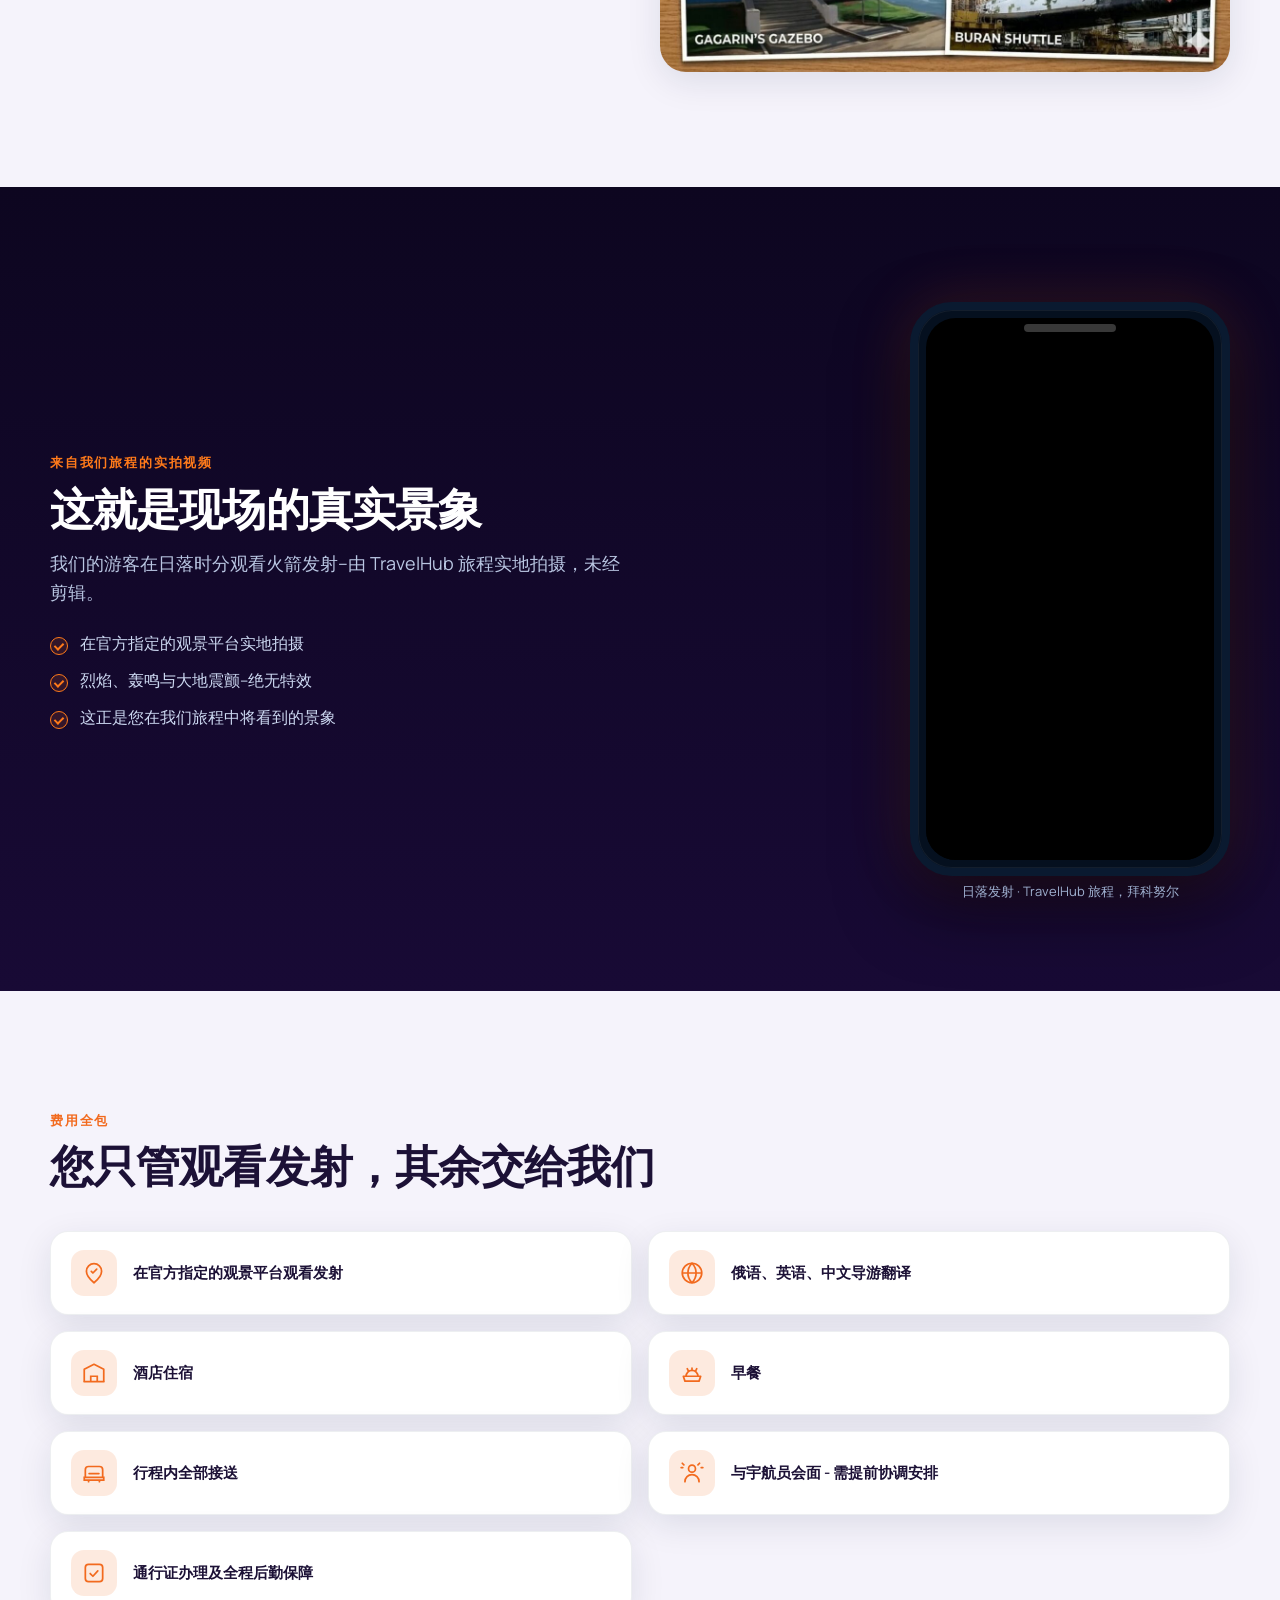
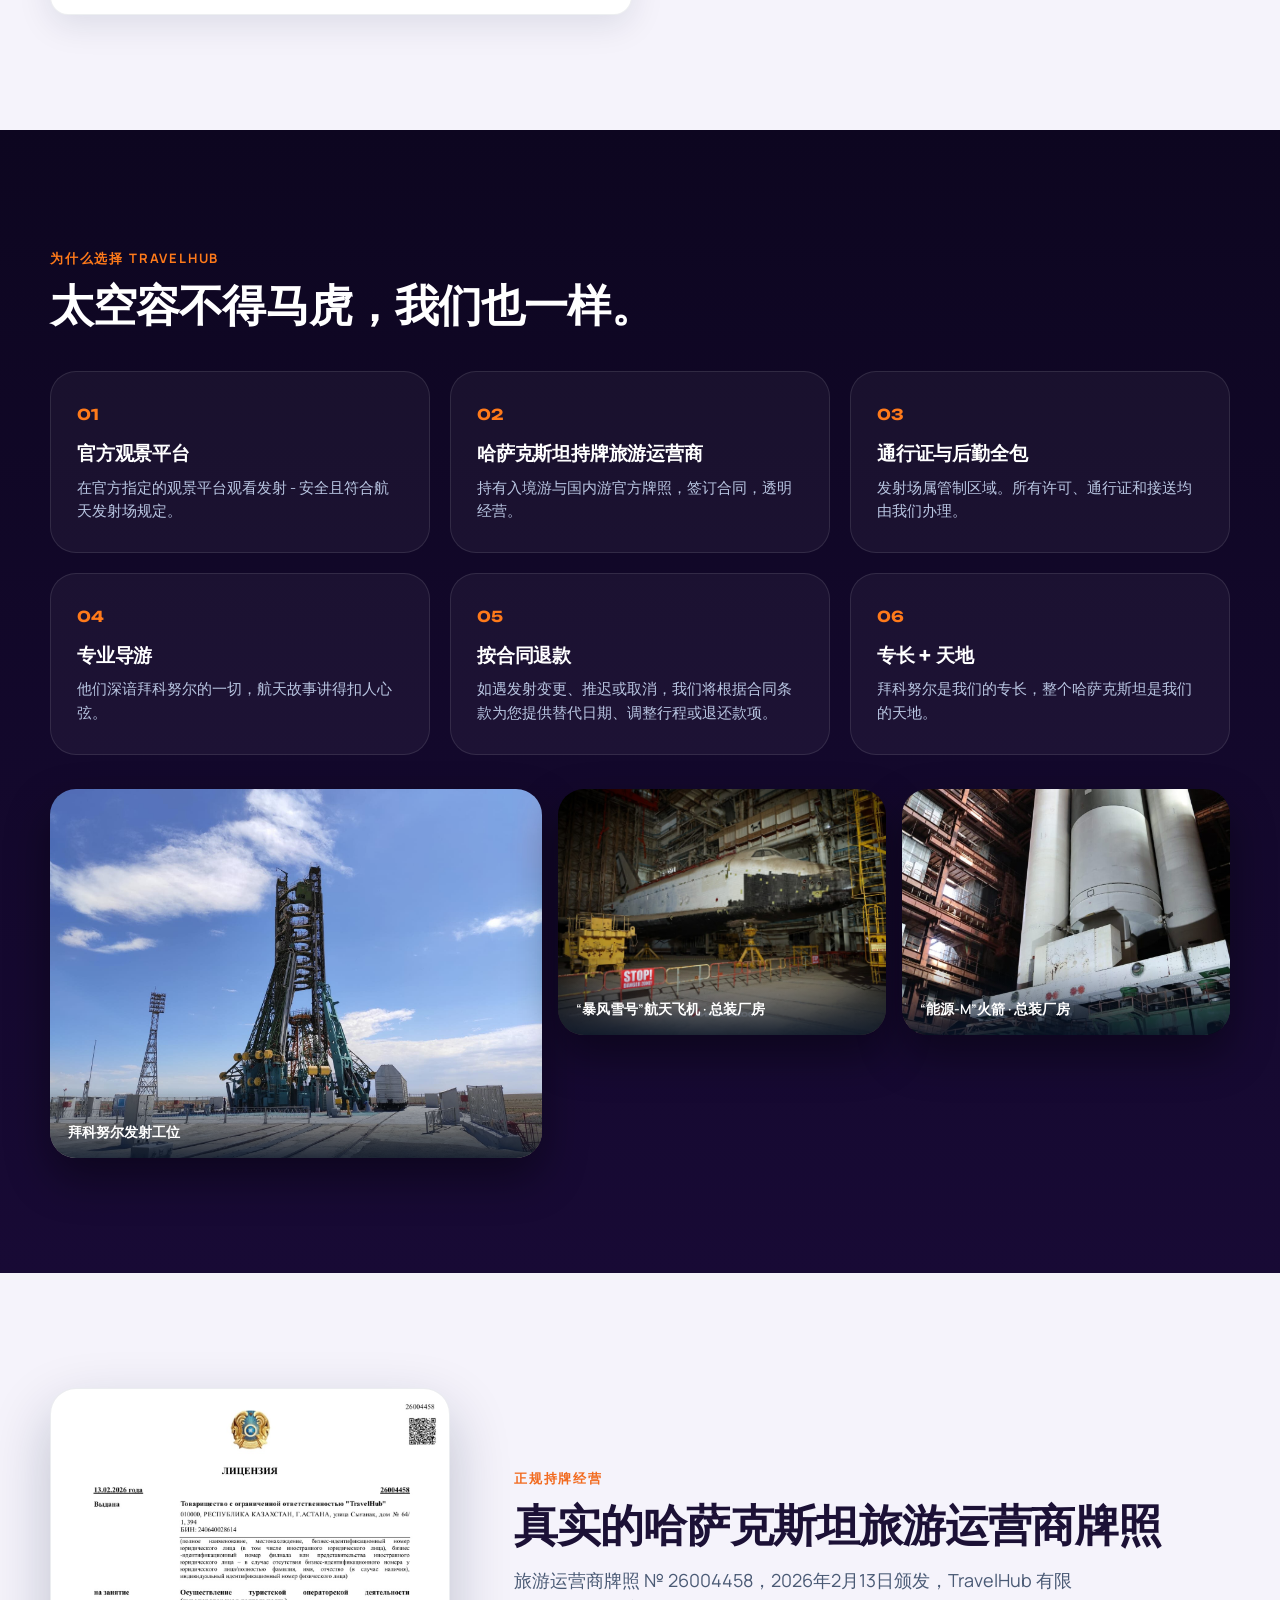
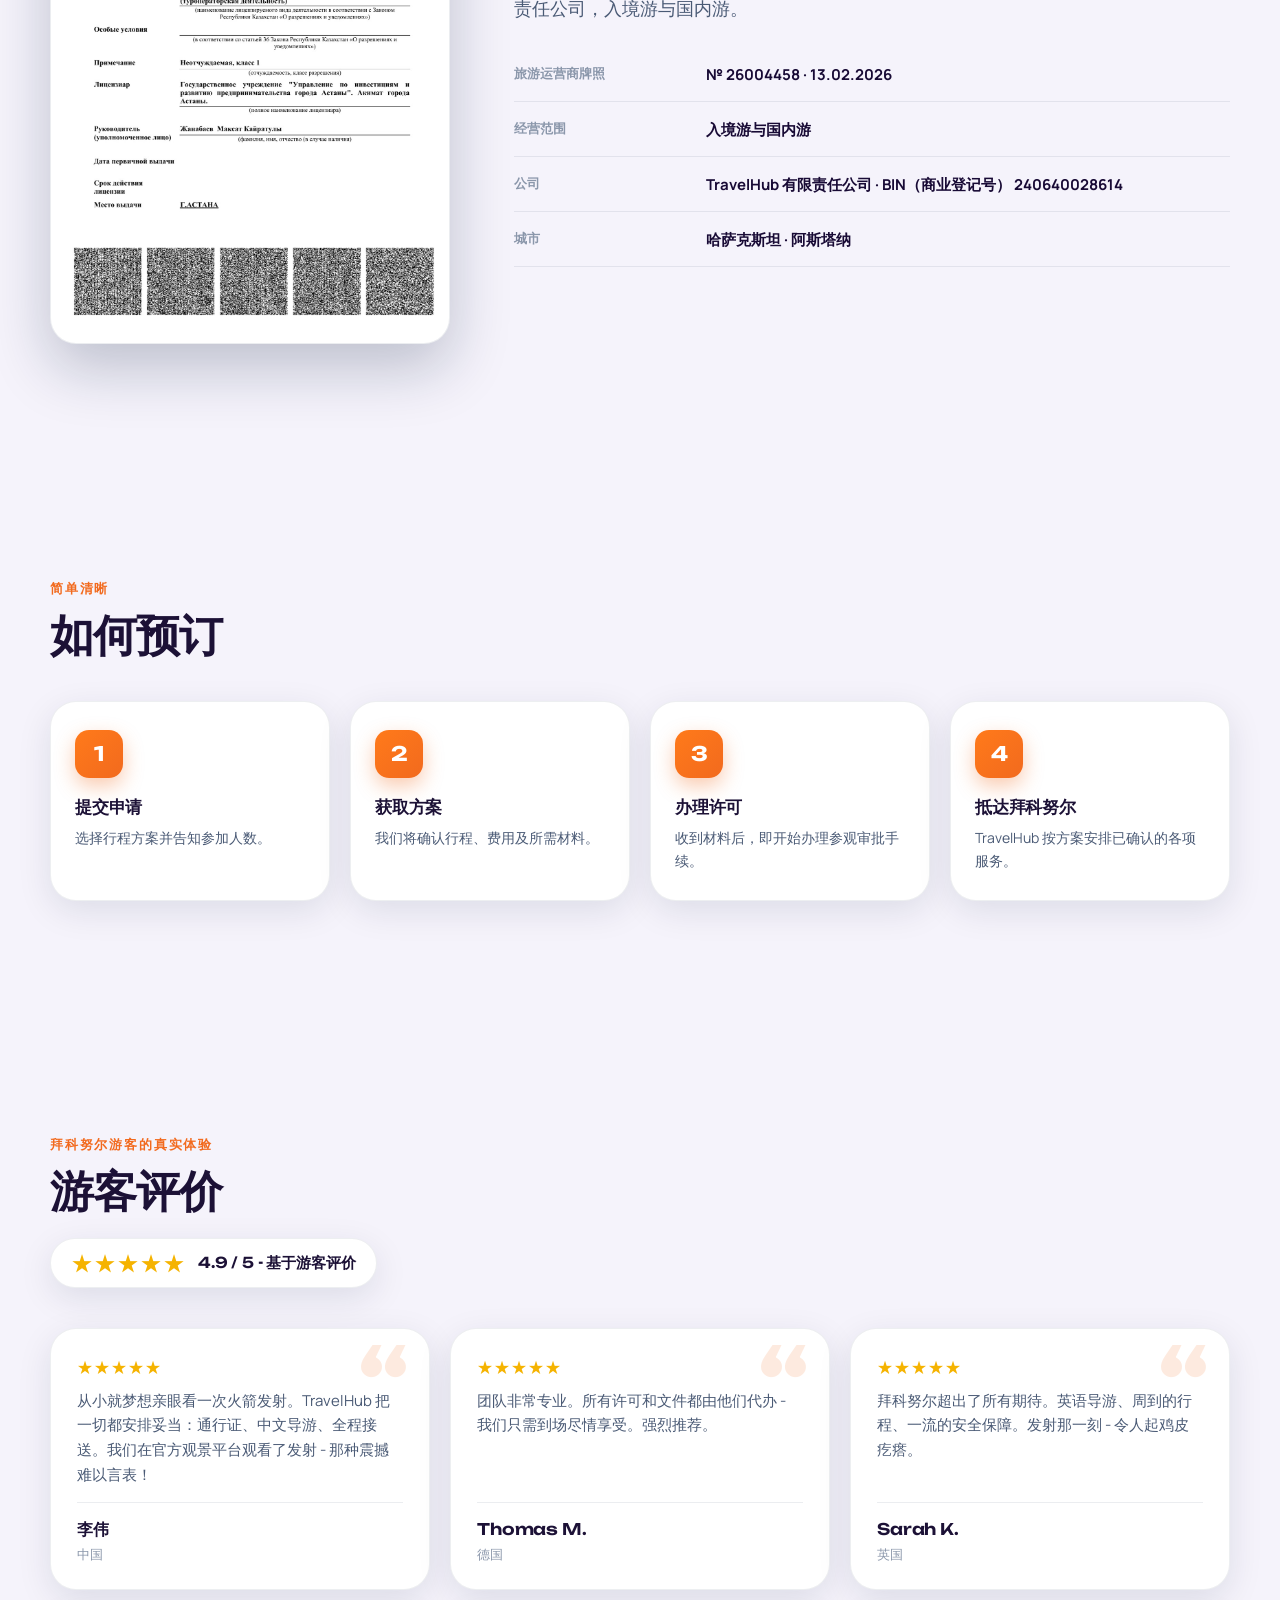
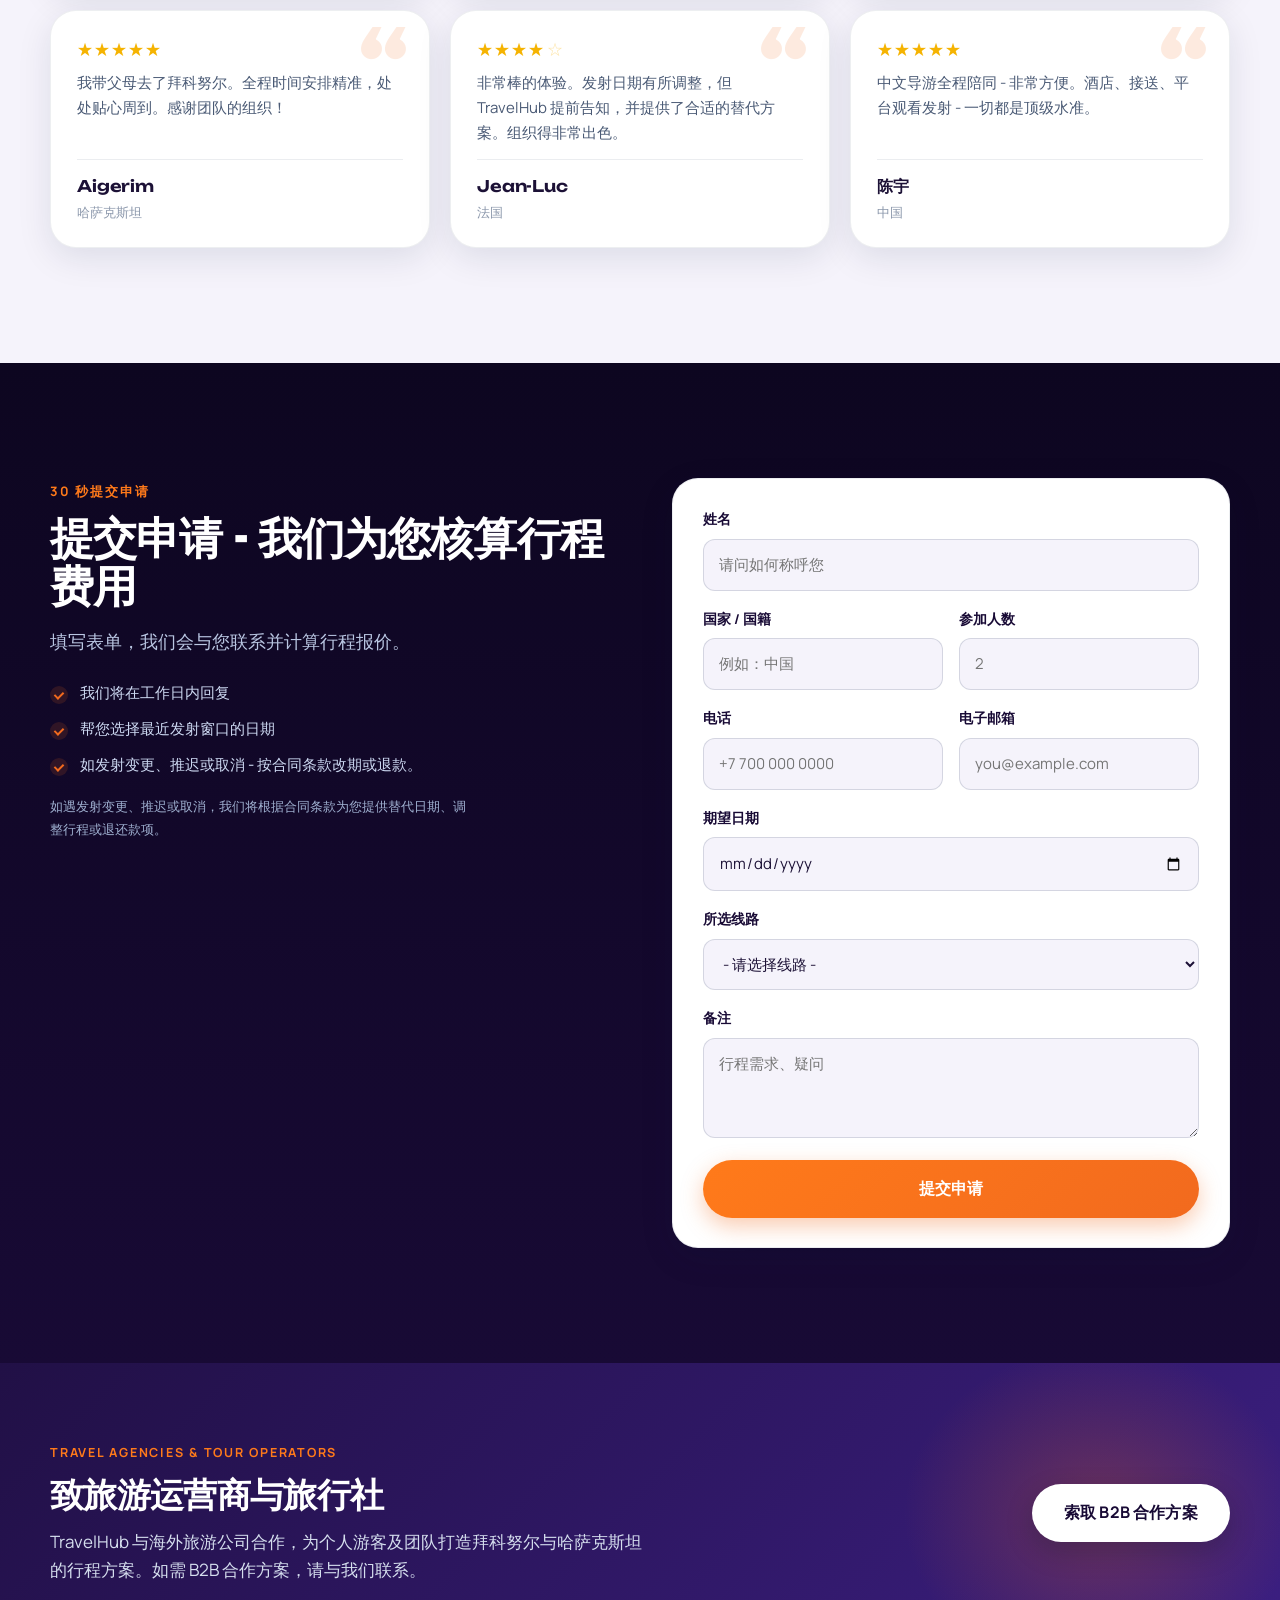
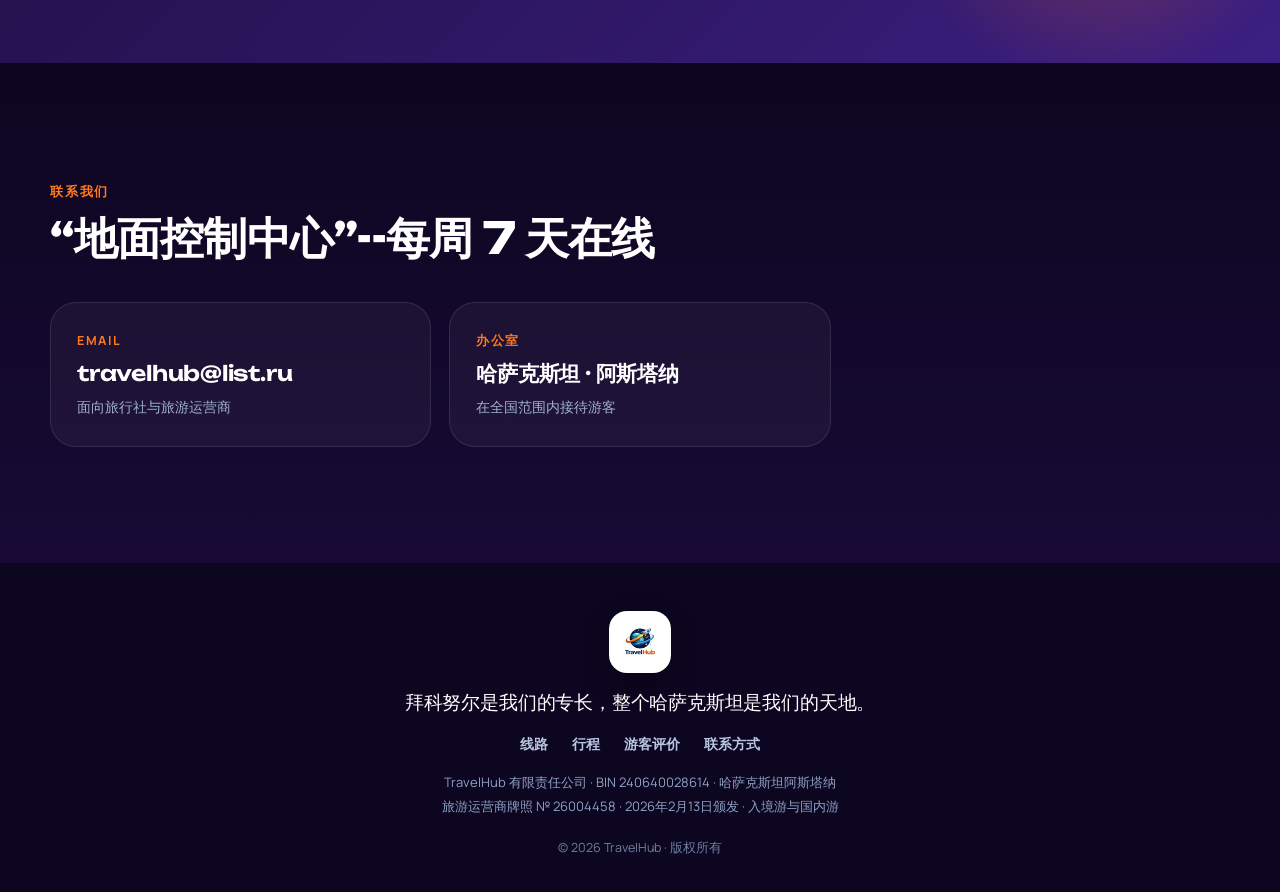
==== commit a13bc3b1: "travelhub: убран WhatsApp/контакты, все CTA -> форма заявки, форма шлёт лид в Telegram-бот (+ Google" ====
--- a/cn/index.html
+++ b/cn/index.html
@@ -67,7 +67,7 @@
 <link href="https://fonts.googleapis.com" rel="preconnect"/>
 <link crossorigin="" href="https://fonts.gstatic.com" rel="preconnect"/>
 <link href="https://fonts.googleapis.com/css2?family=Unbounded:wght@500;600;700;800&amp;family=Manrope:wght@400;500;600;700;800&amp;display=swap" rel="stylesheet"/>
-<link href="../styles.css?v=8" rel="stylesheet"/>
+<link href="../styles.css?v=9" rel="stylesheet"/>
 <link href="https://travel-hub.kz/ru/" hreflang="ru" rel="alternate"/><link href="https://travel-hub.kz/en/" hreflang="en" rel="alternate"/><link href="https://travel-hub.kz/cn/" hreflang="zh-CN" rel="alternate"/><link href="https://travel-hub.kz/ru/" hreflang="x-default" rel="alternate"/></head>
 <body>
 <!-- ======================= ШАПКА ======================= -->
@@ -161,7 +161,7 @@
 </div>
 <div class="regions-cta reveal">
 <p class="regions-cta-text" data-i18n="reg.ctaText">我们按需为您定制贯穿哈萨克斯坦全境的专属行程。</p>
-<a class="btn btn-primary btn-lg" data-i18n="reg.cta" data-wa="custom" href="https://wa.me/77760909818" rel="noopener" target="_blank">咨询路线</a>
+<a class="btn btn-primary btn-lg" data-i18n="reg.cta" href="#booking">咨询路线</a>
 </div>
 </div>
 </section>
@@ -183,7 +183,7 @@
 <p class="tour-inc"><span data-i18n="t1.inc">全程接送 · 导游 · 通行证 · 观景平台</span></p>
 <div class="tour-foot">
 <div class="tour-price"><span class="price-pre" data-i18n="price.from">起价</span> <span class="price-num" data-i18n="t1.price">€320</span> <span class="price-unit" data-i18n="price.unit">/ 每人</span></div>
-<a class="btn btn-primary btn-book" data-i18n="btn.book" data-wa="t1" href="https://wa.me/77760909818" rel="noopener" target="_blank">获取报价</a>
+<a class="btn btn-primary btn-book" data-i18n="btn.book" href="#booking">获取报价</a>
 </div>
 <p class="price-detail" data-i18n="price.detail">最终价格根据行程方案、访问日期、火箭发射、参与人数、交通、住宿及附加服务单独核算。</p>
 </article>
@@ -198,7 +198,7 @@
 <p class="tour-note" data-i18n="t2.note">载人发射 - €900 · 无人发射 - €610 起</p>
 <div class="tour-foot">
 <div class="tour-price"><span class="price-num" data-i18n="t2.price">€610-900</span> <span class="price-unit" data-i18n="price.unit">/ 每人</span></div>
-<a class="btn btn-primary btn-book" data-i18n="btn.book" data-wa="t2" href="https://wa.me/77760909818" rel="noopener" target="_blank">获取报价</a>
+<a class="btn btn-primary btn-book" data-i18n="btn.book" href="#booking">获取报价</a>
 </div>
 <p class="price-detail" data-i18n="price.detail">最终价格根据行程方案、访问日期、火箭发射、参与人数、交通、住宿及附加服务单独核算。</p>
 </article>
@@ -212,7 +212,7 @@
 <p class="tour-inc"><span data-i18n="t3.inc">接送 · 导游 · 通行证 · 博物馆</span></p>
 <div class="tour-foot">
 <div class="tour-price"><span class="price-pre" data-i18n="price.from">起价</span> <span class="price-num" data-i18n="t3.price">€230</span> <span class="price-unit" data-i18n="price.unit">/ 每人</span></div>
-<a class="btn btn-primary btn-book" data-i18n="btn.book" data-wa="t3" href="https://wa.me/77760909818" rel="noopener" target="_blank">获取报价</a>
+<a class="btn btn-primary btn-book" data-i18n="btn.book" href="#booking">获取报价</a>
 </div>
 <p class="price-detail" data-i18n="price.detail">最终价格根据行程方案、访问日期、火箭发射、参与人数、交通、住宿及附加服务单独核算。</p>
 </article>
@@ -226,7 +226,7 @@
 <p class="tour-inc"><span data-i18n="t4.inc">一站式方案 · 后勤保障 · 全程陪同</span></p>
 <div class="tour-foot">
 <div class="tour-price"><span class="price-req" data-i18n="price.request">价格面议</span></div>
-<a class="btn btn-primary btn-book" data-i18n="btn.book" data-wa="t4" href="https://wa.me/77760909818" rel="noopener" target="_blank">获取报价</a>
+<a class="btn btn-primary btn-book" data-i18n="btn.book" href="#booking">获取报价</a>
 </div>
 <p class="price-detail" data-i18n="price.detail">最终价格根据行程方案、访问日期、火箭发射、参与人数、交通、住宿及附加服务单独核算。</p>
 </article>
@@ -240,7 +240,7 @@
 <p class="tour-inc"><span data-i18n="t5.inc">个性化行程 · 费用核算 · 当地落地安排</span></p>
 <div class="tour-foot">
 <div class="tour-price"><span class="price-req" data-i18n="price.request">价格面议</span></div>
-<a class="btn btn-primary btn-book" data-i18n="btn.book" data-wa="t5" href="https://wa.me/77760909818" rel="noopener" target="_blank">获取报价</a>
+<a class="btn btn-primary btn-book" data-i18n="btn.book" href="#booking">获取报价</a>
 </div>
 <p class="price-detail" data-i18n="price.detail">最终价格根据行程方案、访问日期、火箭发射、参与人数、交通、住宿及附加服务单独核算。</p>
 </article>
@@ -254,7 +254,7 @@
 <h2 class="custom-title" data-i18n="custom.title">没有找到合适的路线？</h2>
 <p class="custom-text" data-i18n="custom.text">告诉我们您的游客想看到怎样的哈萨克斯坦--我们将按需求设计行程、核算费用，并负责当地的全部落地安排。</p>
 </div>
-<a class="btn btn-light btn-lg" data-i18n="custom.cta" data-wa="custom" href="https://wa.me/77760909818" rel="noopener" target="_blank">咨询定制方案</a>
+<a class="btn btn-light btn-lg" data-i18n="custom.cta" href="#booking">咨询定制方案</a>
 </div>
 </section>
 <!-- ======================= МАРШРУТ ТУРА ======================= -->
@@ -554,7 +554,6 @@
 </div>
 <p class="form-error" data-i18n="form.err" hidden="" id="formError">请填写姓名、选择线路并填写 WhatsApp 或电子邮箱</p>
 <button class="btn btn-primary btn-lg btn-full" type="submit">
-<svg aria-hidden="true" class="wa-ico" fill="currentColor" viewbox="0 0 24 24"><path d="M12 2a9.9 9.9 0 0 0-8.6 15L2 22l5.2-1.4A10 10 0 1 0 12 2Zm0 18.2c-1.6 0-3.1-.4-4.4-1.2l-.3-.2-3 .8.8-3-.2-.3A8.2 8.2 0 1 1 12 20.2Zm4.6-6.1c-.3-.1-1.5-.7-1.7-.8-.2-.1-.4-.1-.6.1l-.8 1c-.1.2-.3.2-.5.1a6.7 6.7 0 0 1-3.4-3c-.3-.4 0-.5.1-.7l.4-.5c.1-.2.2-.3.3-.5v-.5L9.6 7.2c-.2-.5-.4-.4-.6-.4h-.5c-.2 0-.5.1-.7.3-.2.3-.9.9-.9 2.1s.9 2.4 1 2.6c.1.2 1.8 2.8 4.3 3.9.6.3 1.1.4 1.5.5.6.2 1.2.2 1.6.1.5-.1 1.5-.6 1.7-1.2.2-.6.2-1.1.2-1.2l-.6-.8Z"></path></svg>
 <span data-i18n="form.submit">获取方案</span>
 </button>
 </form>
@@ -575,7 +574,7 @@
 <h2 class="b2b-title" data-i18n="b2b.title">致旅游运营商与旅行社</h2>
 <p class="b2b-text" data-i18n="b2b.text">TravelHub 与海外旅游公司合作，为个人游客及团队打造拜科努尔与哈萨克斯坦的行程方案。如需 B2B 合作方案，请与我们联系。</p>
 </div>
-<a class="btn btn-light btn-lg" data-i18n="b2b.cta" data-wa="b2b" href="https://wa.me/77760909818" rel="noopener" target="_blank">索取 B2B 合作方案</a>
+<a class="btn btn-light btn-lg" data-i18n="b2b.cta" href="#booking">索取 B2B 合作方案</a>
 </div>
 </div>
 </section>
@@ -585,11 +584,6 @@
 <p class="section-kicker reveal" data-i18n="ct.kicker">联系我们</p>
 <h2 class="section-title reveal" data-i18n="ct.title">“地面控制中心”--每周 7 天在线</h2>
 <div class="contacts-grid">
-<a class="contact-card reveal" href="https://wa.me/77760909818" rel="noopener" target="_blank">
-<span class="contact-label">WhatsApp</span>
-<span class="contact-value">+7 776 090 9818</span>
-<span class="contact-hint" data-i18n="ct.waHint">回复最快的联系方式</span>
-</a>
 <a class="contact-card reveal" href="mailto:travelhub@list.ru">
 <span class="contact-label">Email</span>
 <span class="contact-value">travelhub@list.ru</span>
@@ -624,10 +618,8 @@
 <p class="footer-copy">© 2026 TravelHub · <span data-i18n="ft.rights">版权所有</span></p>
 </div>
 </footer>
-<!-- Липкая кнопка WhatsApp -->
-<a aria-label="通过 WhatsApp 联系我们" class="wa-fab" data-i18n-aria="wa.fab" data-wa="fab" href="https://wa.me/77760909818" rel="noopener" target="_blank">
-<svg aria-hidden="true" fill="currentColor" viewbox="0 0 24 24"><path d="M12 2a9.9 9.9 0 0 0-8.6 15L2 22l5.2-1.4A10 10 0 1 0 12 2Zm0 18.2c-1.6 0-3.1-.4-4.4-1.2l-.3-.2-3 .8.8-3-.2-.3A8.2 8.2 0 1 1 12 20.2Zm4.6-6.1c-.3-.1-1.5-.7-1.7-.8-.2-.1-.4-.1-.6.1l-.8 1c-.1.2-.3.2-.5.1a6.7 6.7 0 0 1-3.4-3c-.3-.4 0-.5.1-.7l.4-.5c.1-.2.2-.3.3-.5v-.5L9.6 7.2c-.2-.5-.4-.4-.6-.4h-.5c-.2 0-.5.1-.7.3-.2.3-.9.9-.9 2.1s.9 2.4 1 2.6c.1.2 1.8 2.8 4.3 3.9.6.3 1.1.4 1.5.5.6.2 1.2.2 1.6.1.5-.1 1.5-.6 1.7-1.2.2-.6.2-1.1.2-1.2l-.6-.8Z"></path></svg>
-</a>
+<!-- Липкая кнопка «Оставить заявку» -->
+<a class="lead-fab" href="#booking" data-i18n="fab.lead" aria-label="Оставить заявку">Оставить заявку</a>
 <!-- Лайтбокс (лицензия + галерея) -->
 <div class="lightbox" hidden="" id="lightbox">
 <button aria-label="关闭" class="lightbox-close" data-i18n-aria="lb.close" id="lightboxClose" type="button">
@@ -665,6 +657,6 @@
 </div>
 </div>
 </div>
-<script>window.__THLANG='zh';</script><script src="../script.js?v=11"></script>
+<script>window.__THLANG='zh';</script><script src="../script.js?v=12"></script>
 <!-- WeChat: блок готов, добавить QR/ID когда будет. <a class="btn btn-primary" id="wechatBtn" href="#" data-wechat>WeChat</a> --></body>
 </html>
--- a/styles.css
+++ b/styles.css
@@ -764,3 +764,17 @@
   .promo-media{flex:none;height:190px;min-height:0}
   .promo-info{padding:22px 20px 24px}
 }
+
+/* ===== Плавающая кнопка «Оставить заявку» ===== */
+.lead-fab {
+  position: fixed; right: 18px; bottom: 18px; z-index: 70;
+  padding: 14px 22px; border-radius: 100px;
+  background: linear-gradient(135deg, var(--orange), var(--orange-bright)); color: #fff;
+  font-family: var(--font-display); font-weight: 700; font-size: 14px; text-decoration: none;
+  box-shadow: 0 12px 30px rgba(242,106,30,.5);
+  transition: transform .25s ease, box-shadow .25s ease;
+  animation: leadPulse 2.6s ease-out infinite;
+}
+.lead-fab:hover { transform: translateY(-2px) scale(1.04); box-shadow: 0 16px 36px rgba(242,106,30,.6); }
+@keyframes leadPulse { 0% { box-shadow: 0 12px 30px rgba(242,106,30,.5), 0 0 0 0 rgba(242,106,30,.5) } 70% { box-shadow: 0 12px 30px rgba(242,106,30,.5), 0 0 0 16px rgba(242,106,30,0) } 100% { box-shadow: 0 12px 30px rgba(242,106,30,.5), 0 0 0 0 rgba(242,106,30,0) } }
+@media (max-width:520px) { .lead-fab { right: 12px; bottom: 12px; padding: 12px 18px; font-size: 13px } }
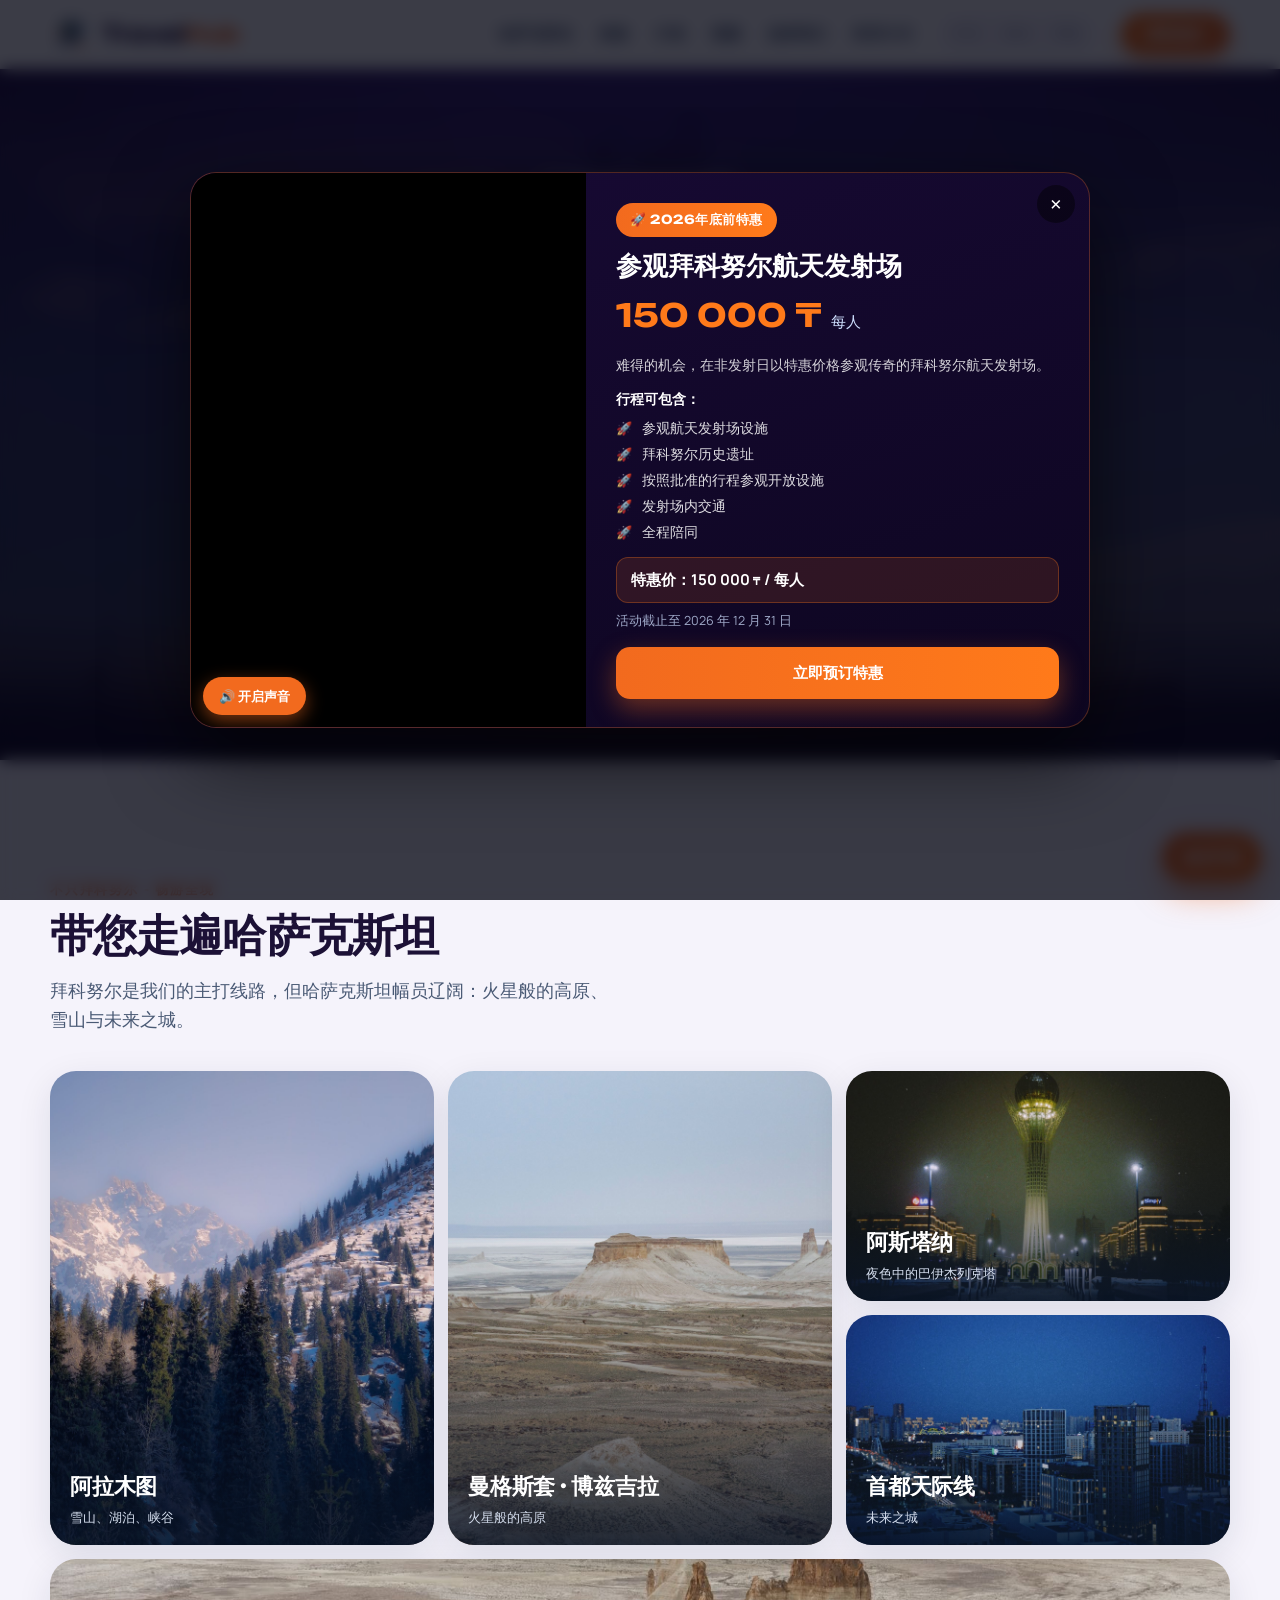
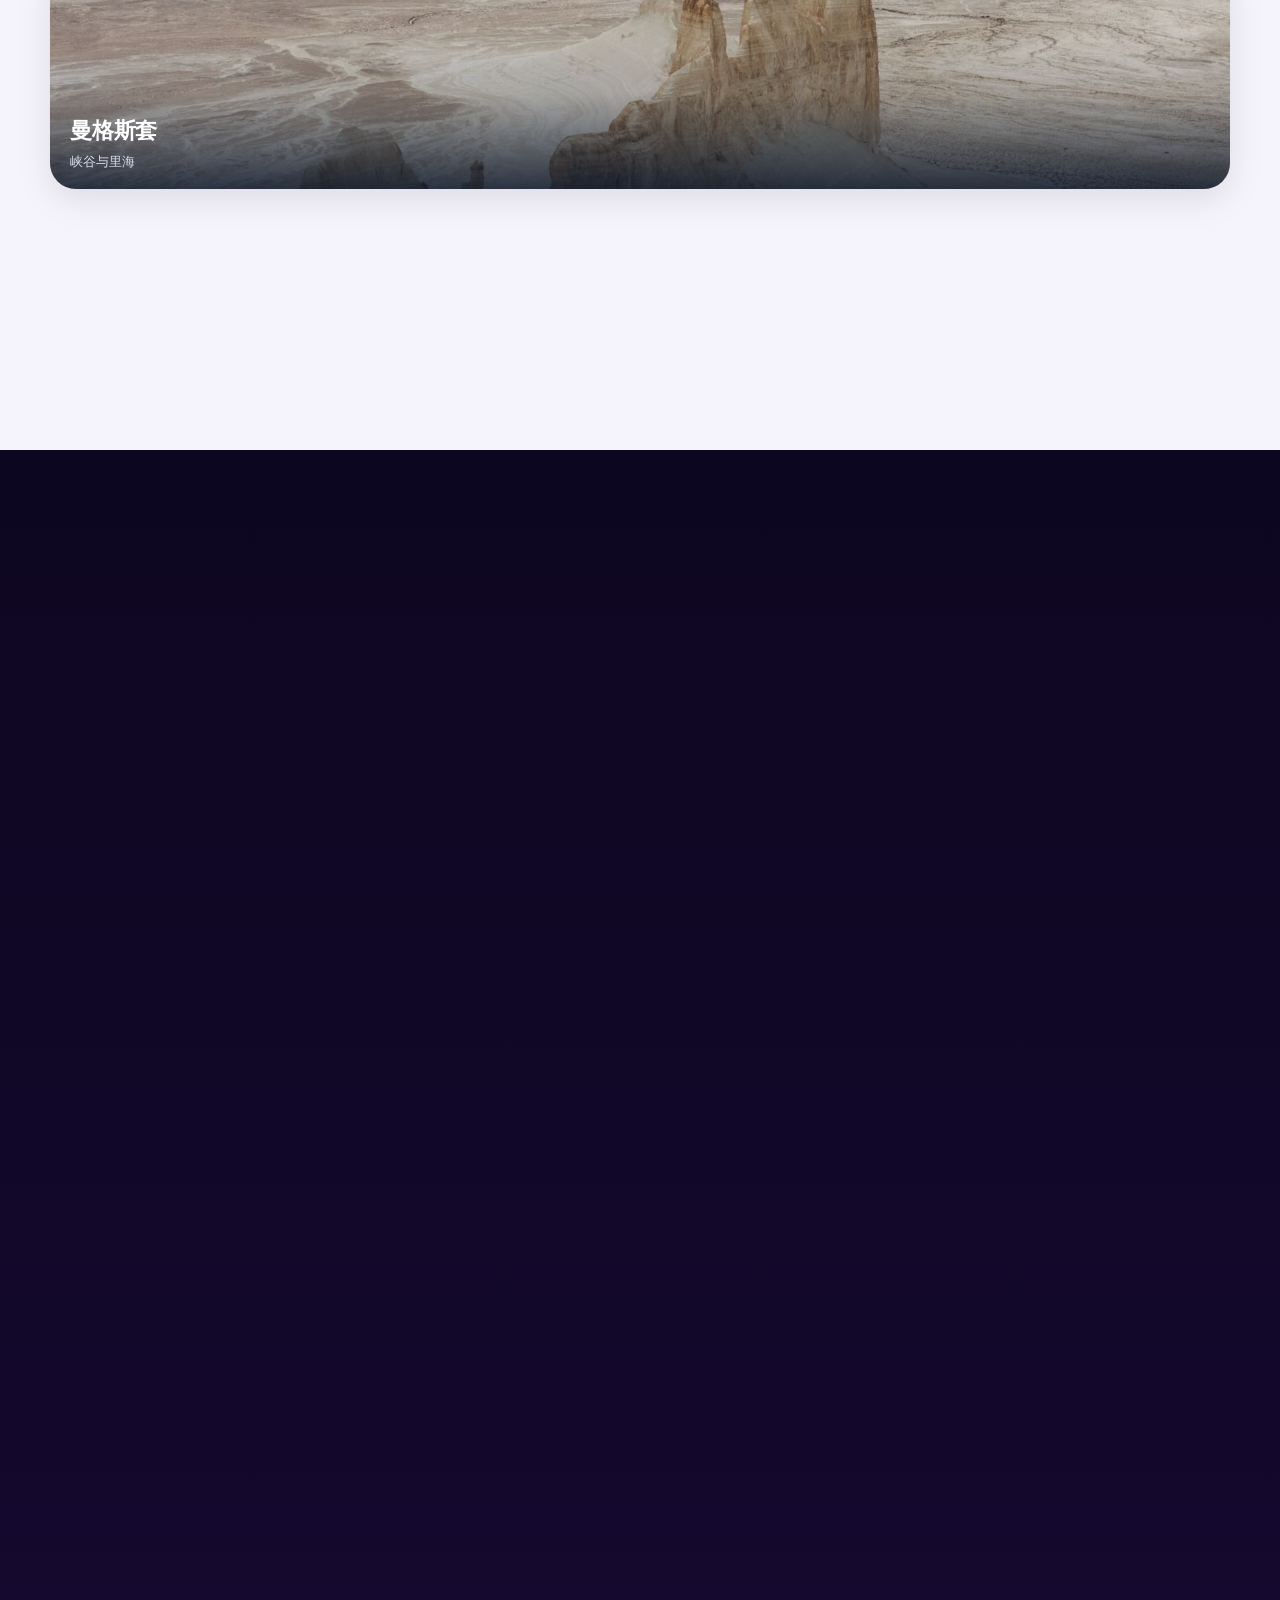
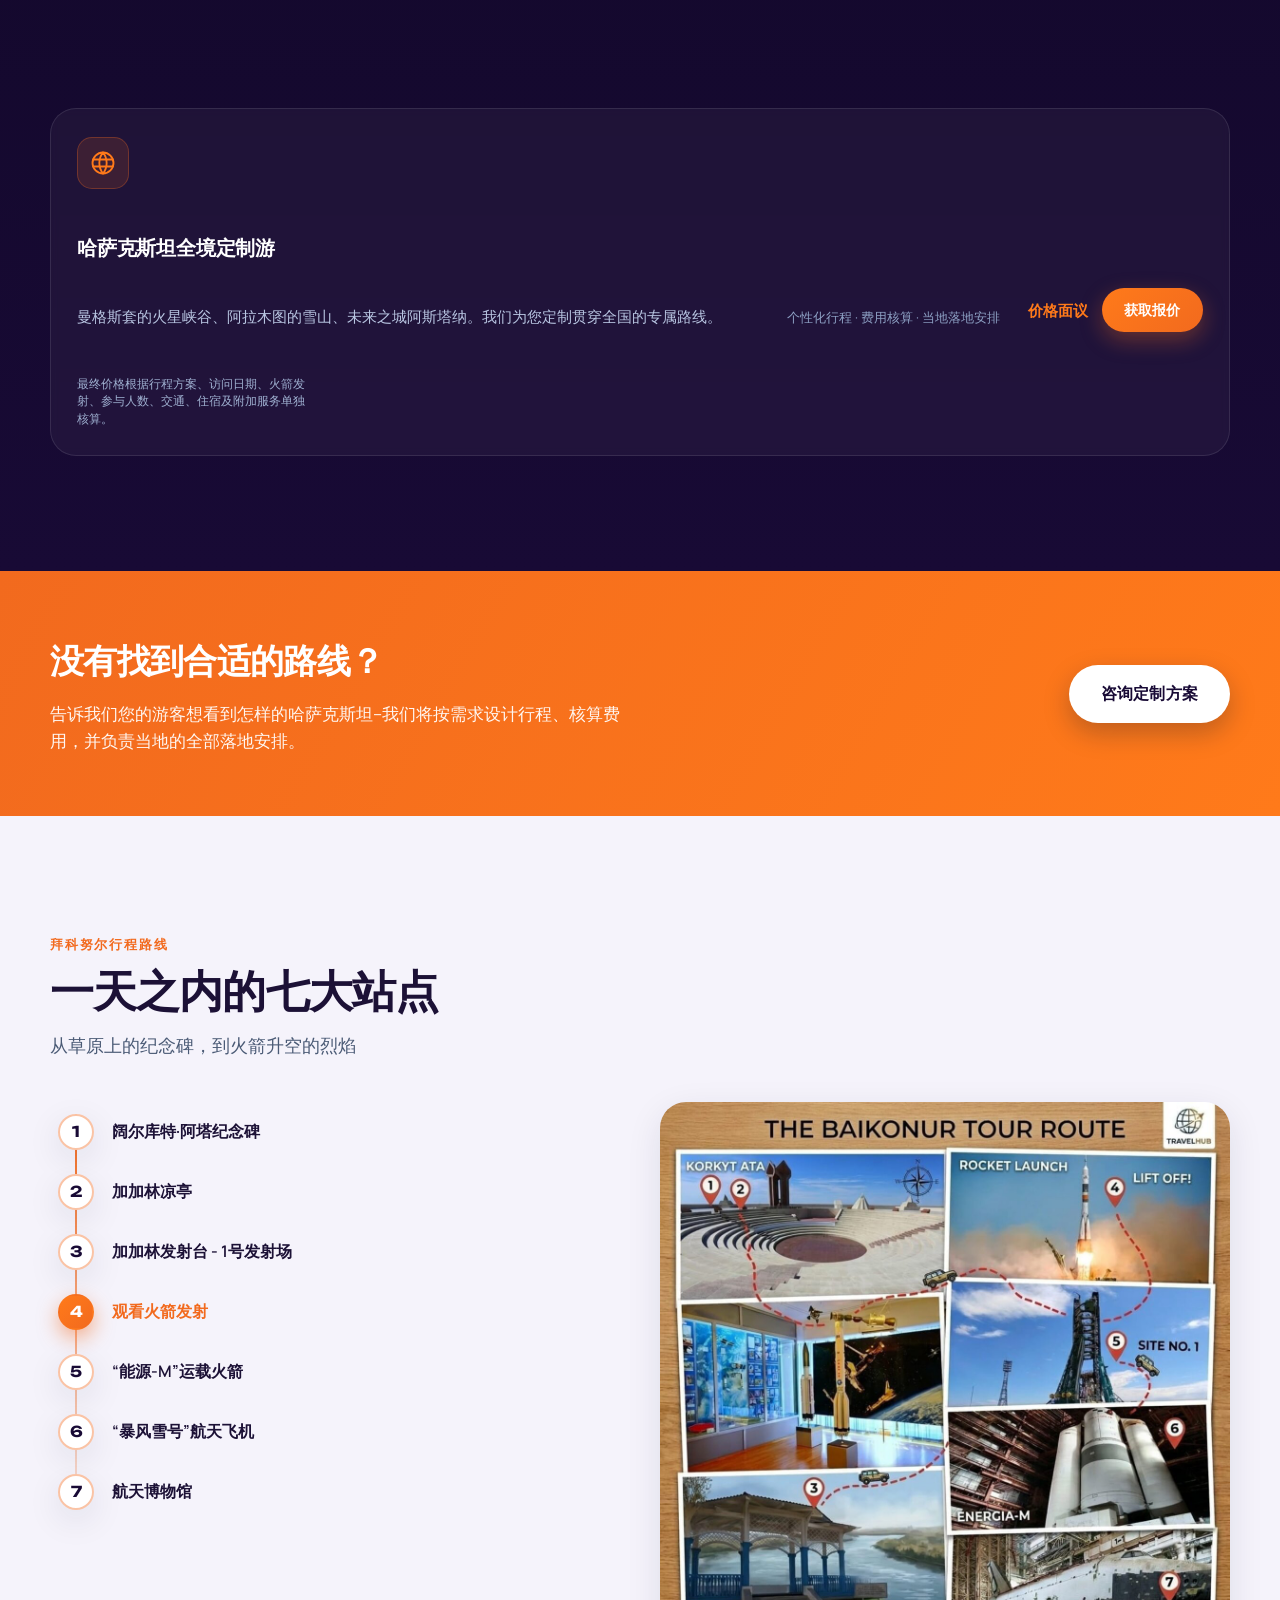
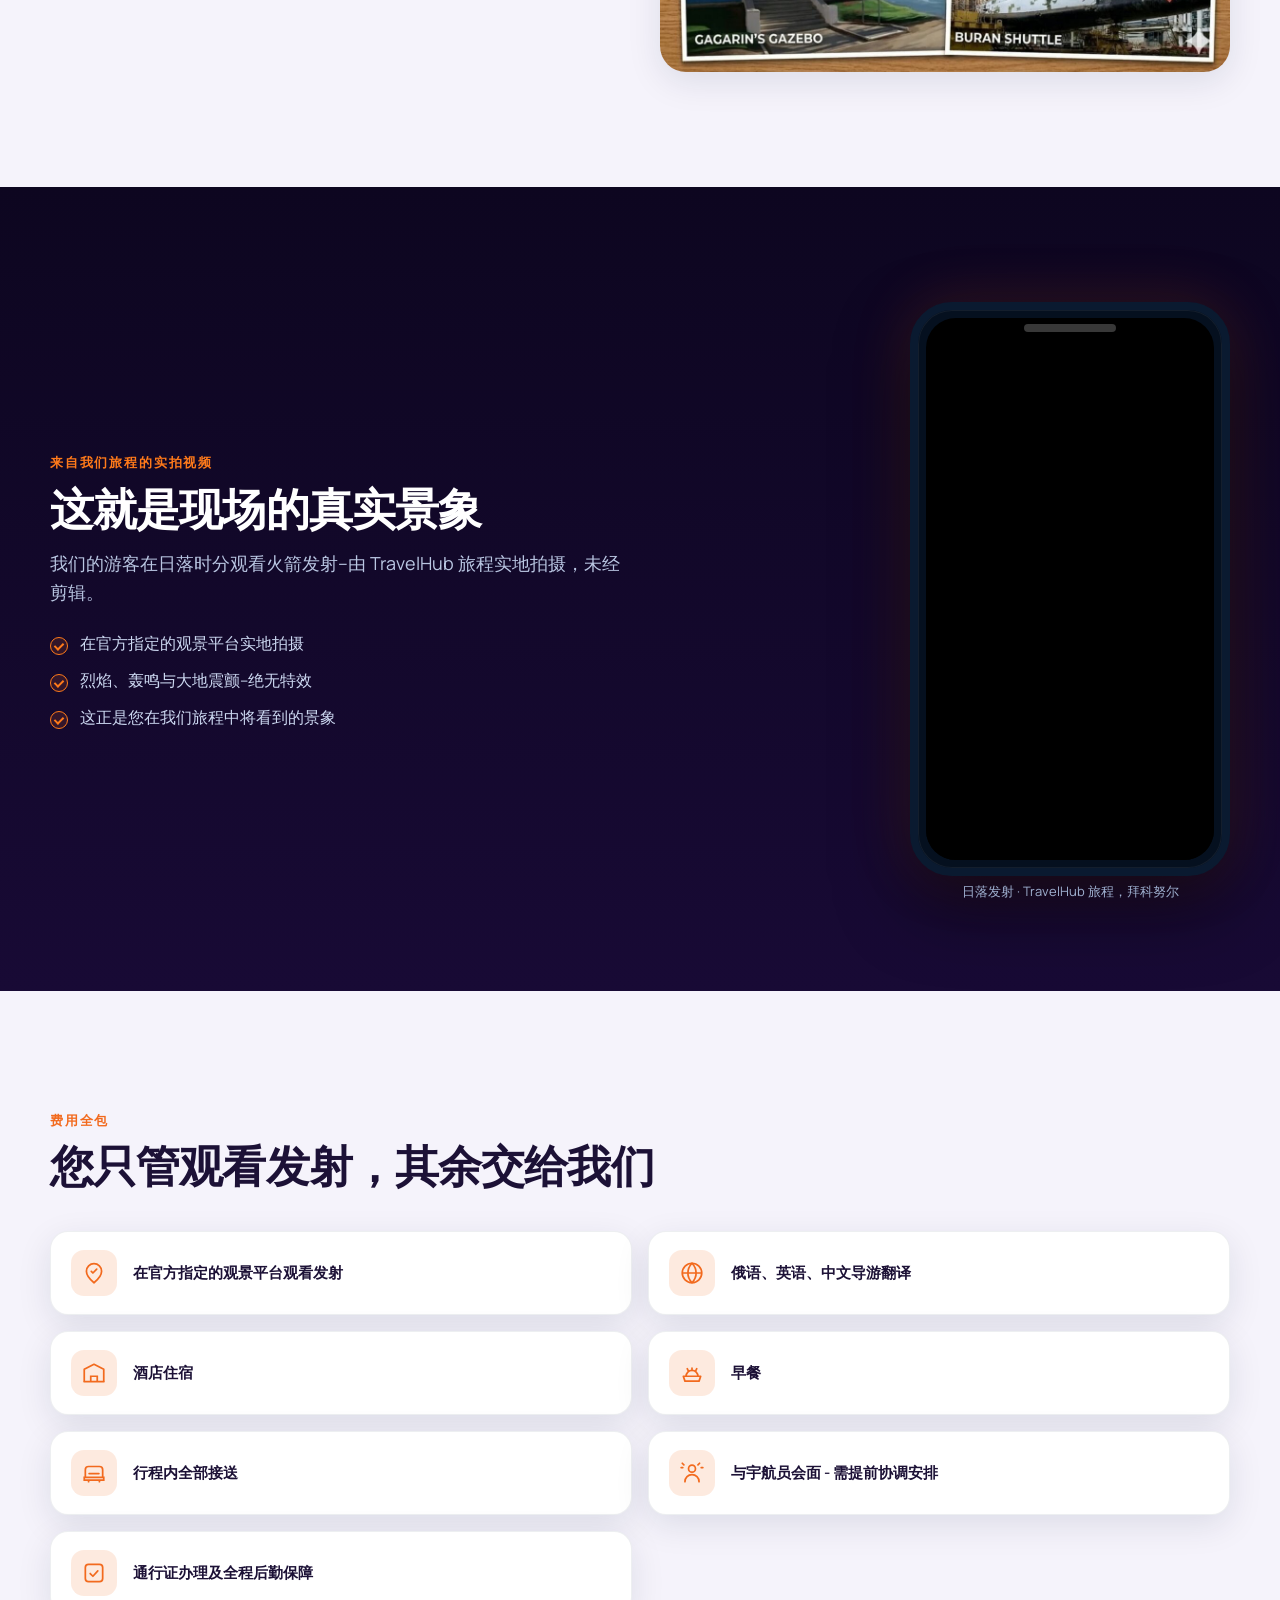
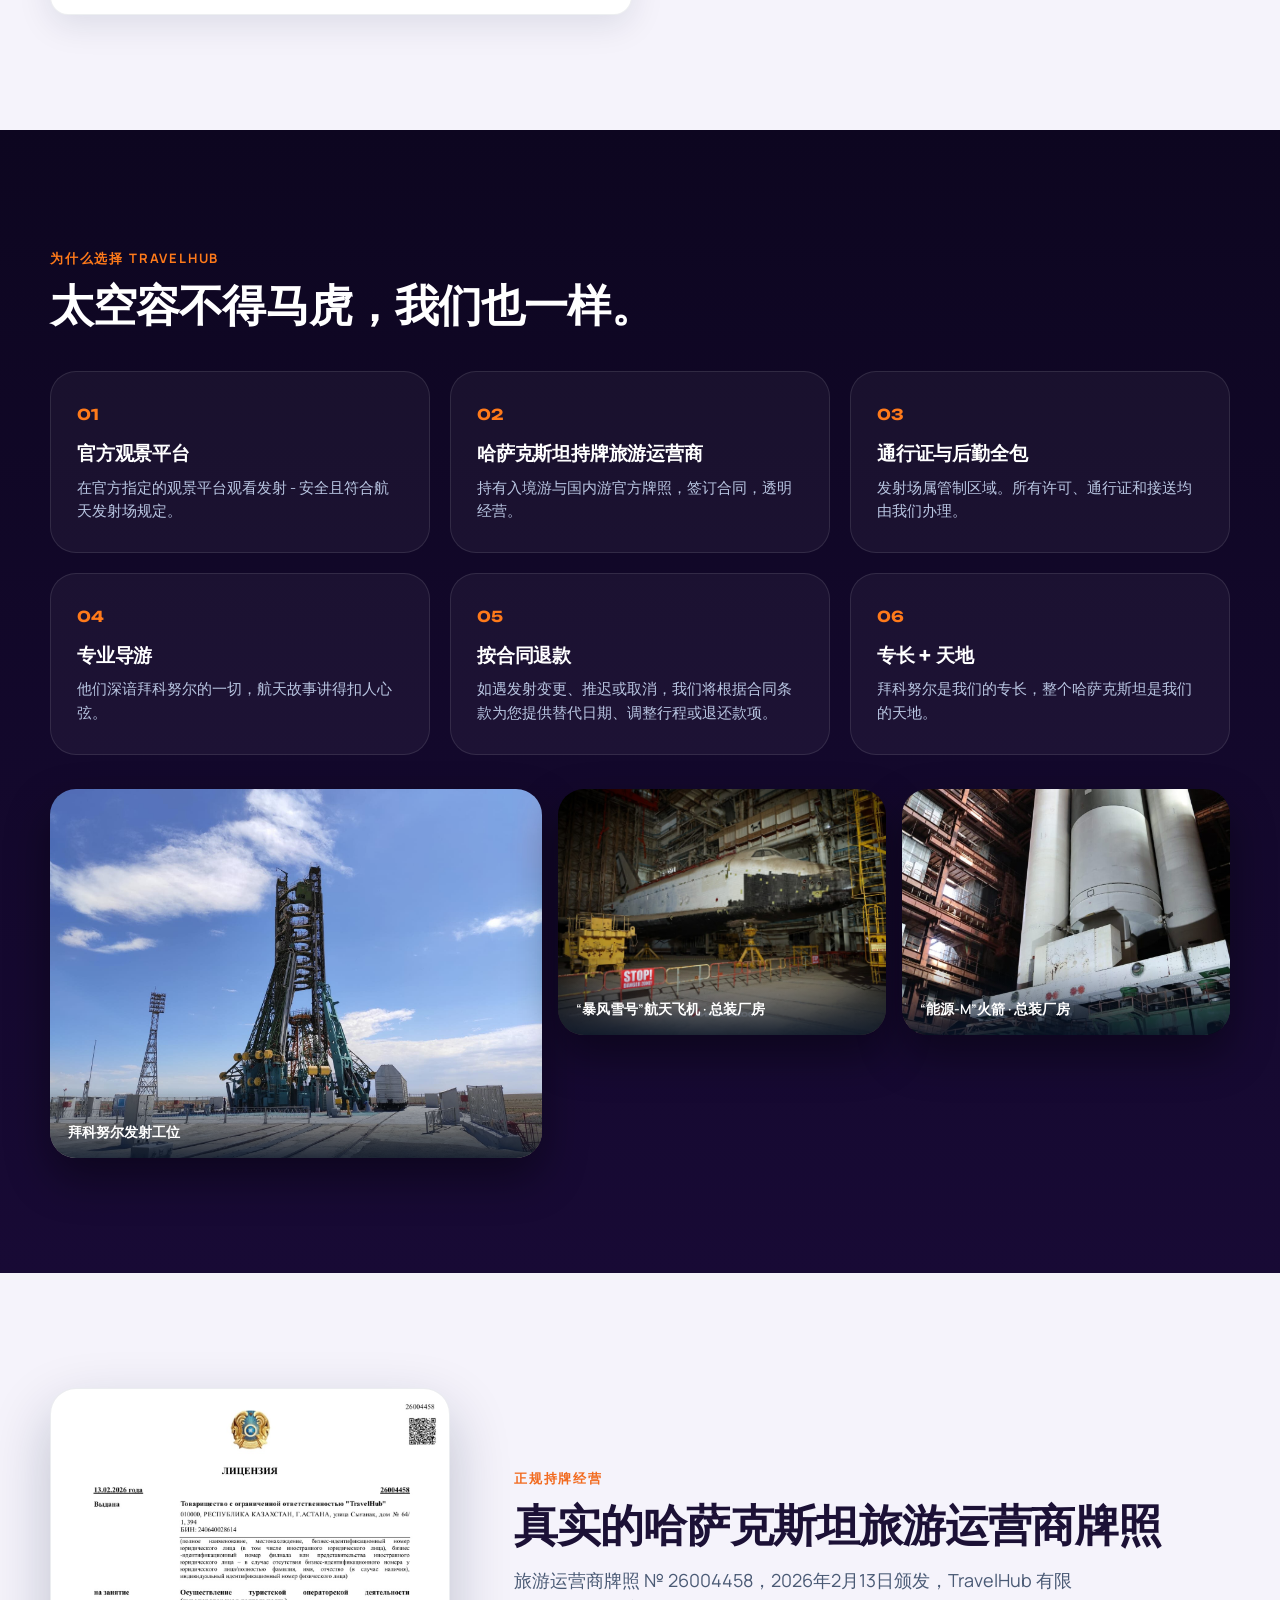
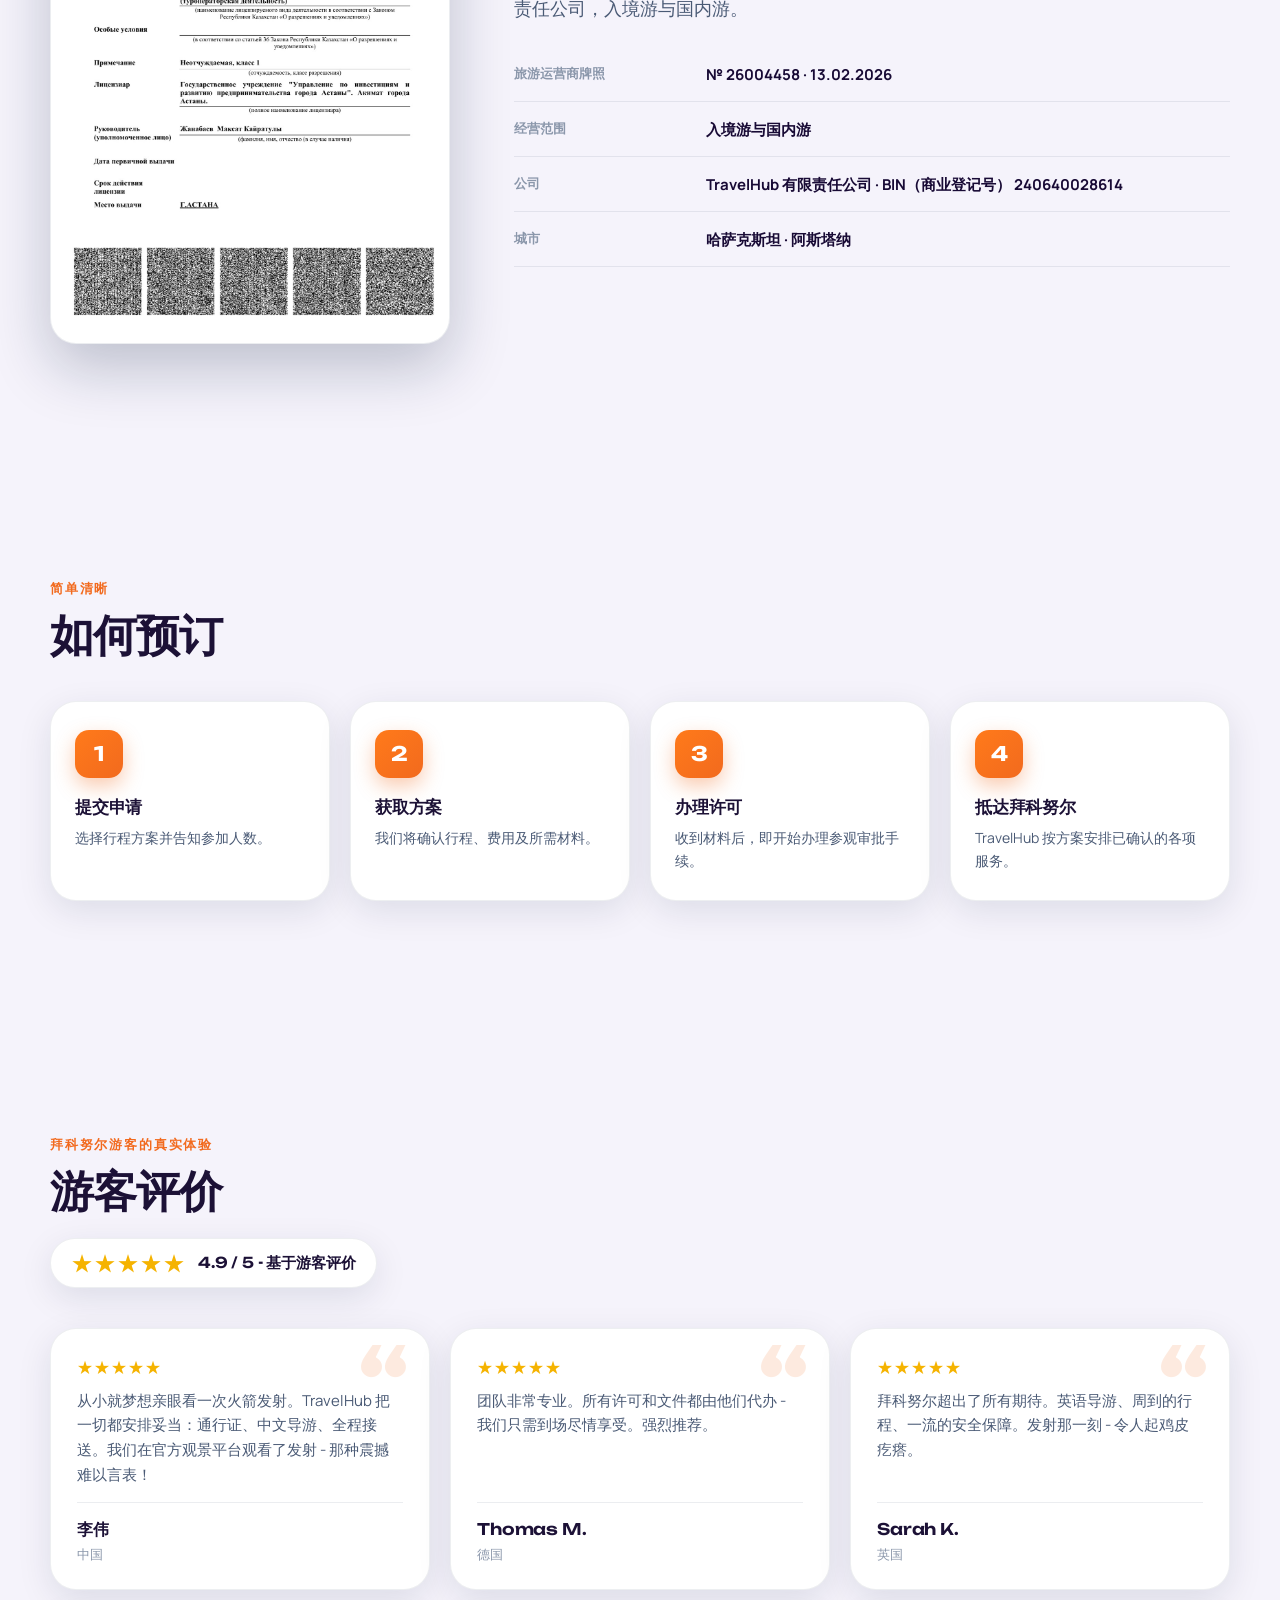
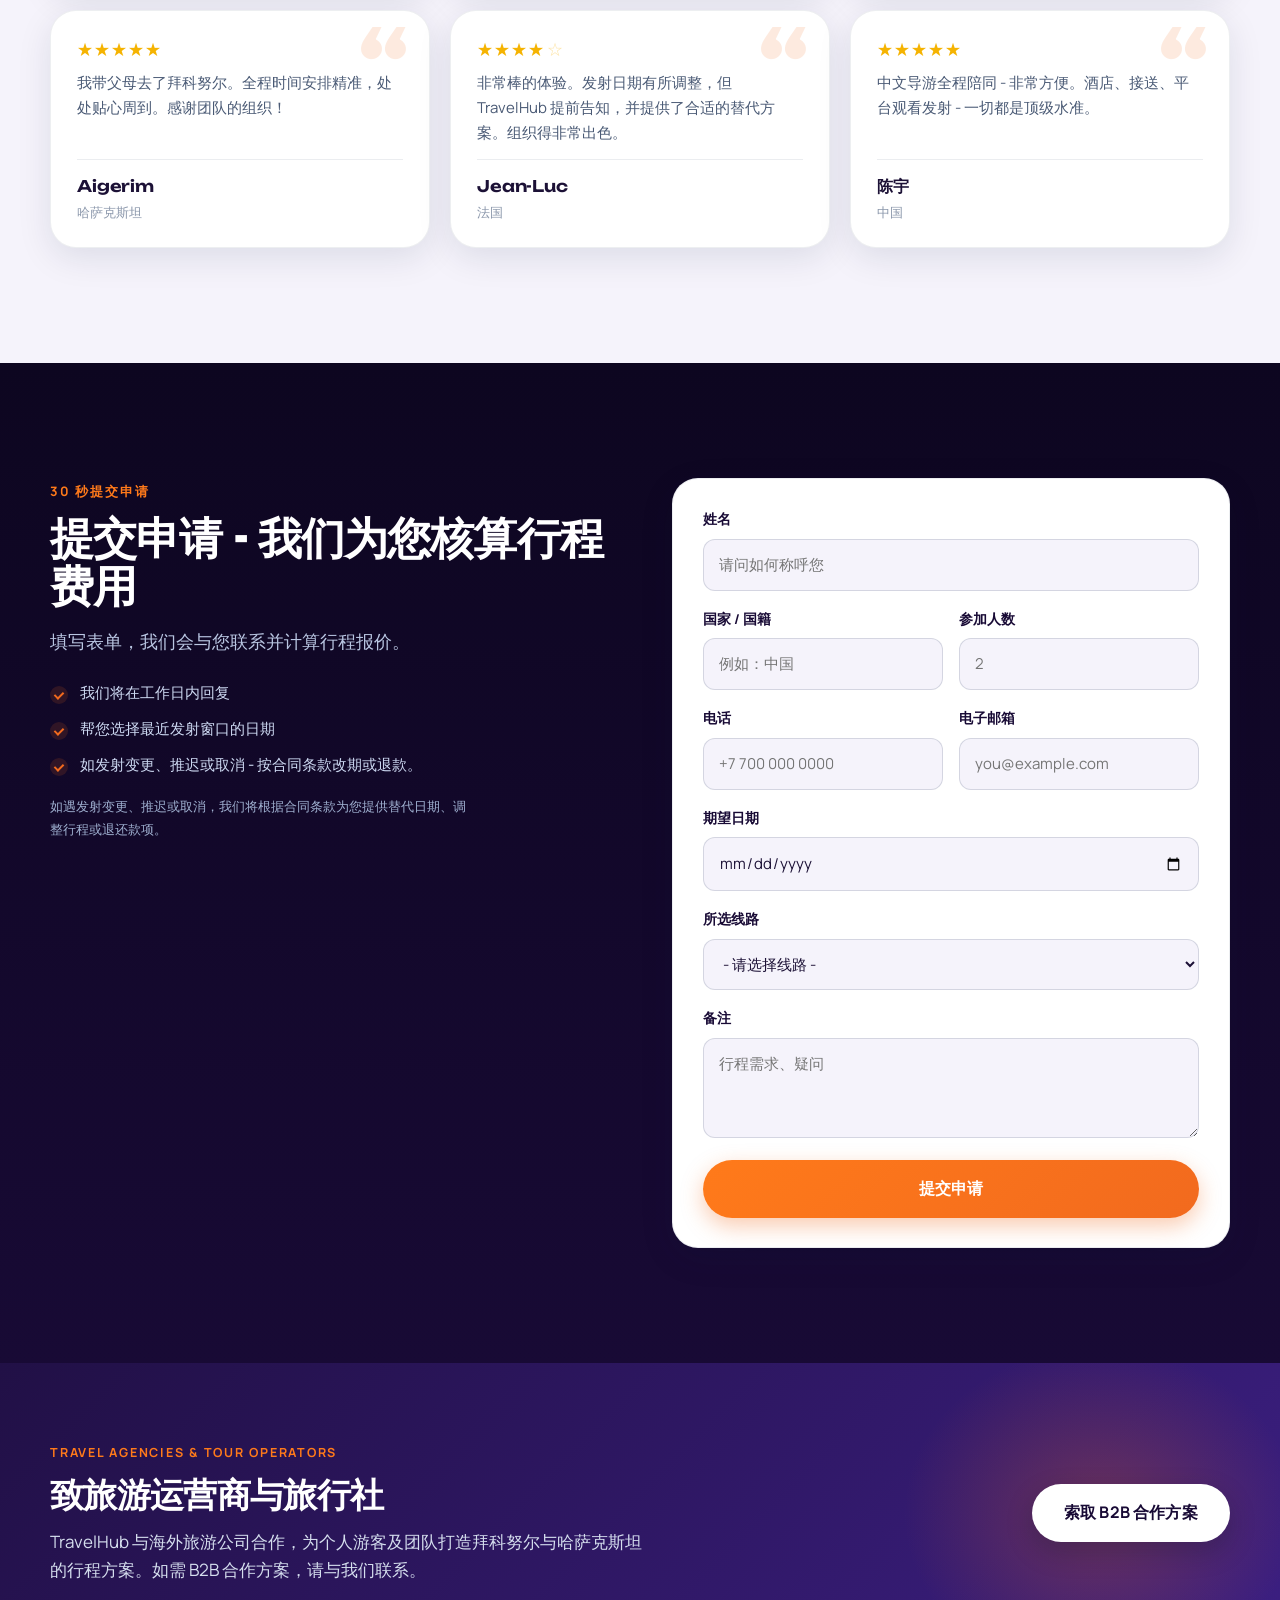
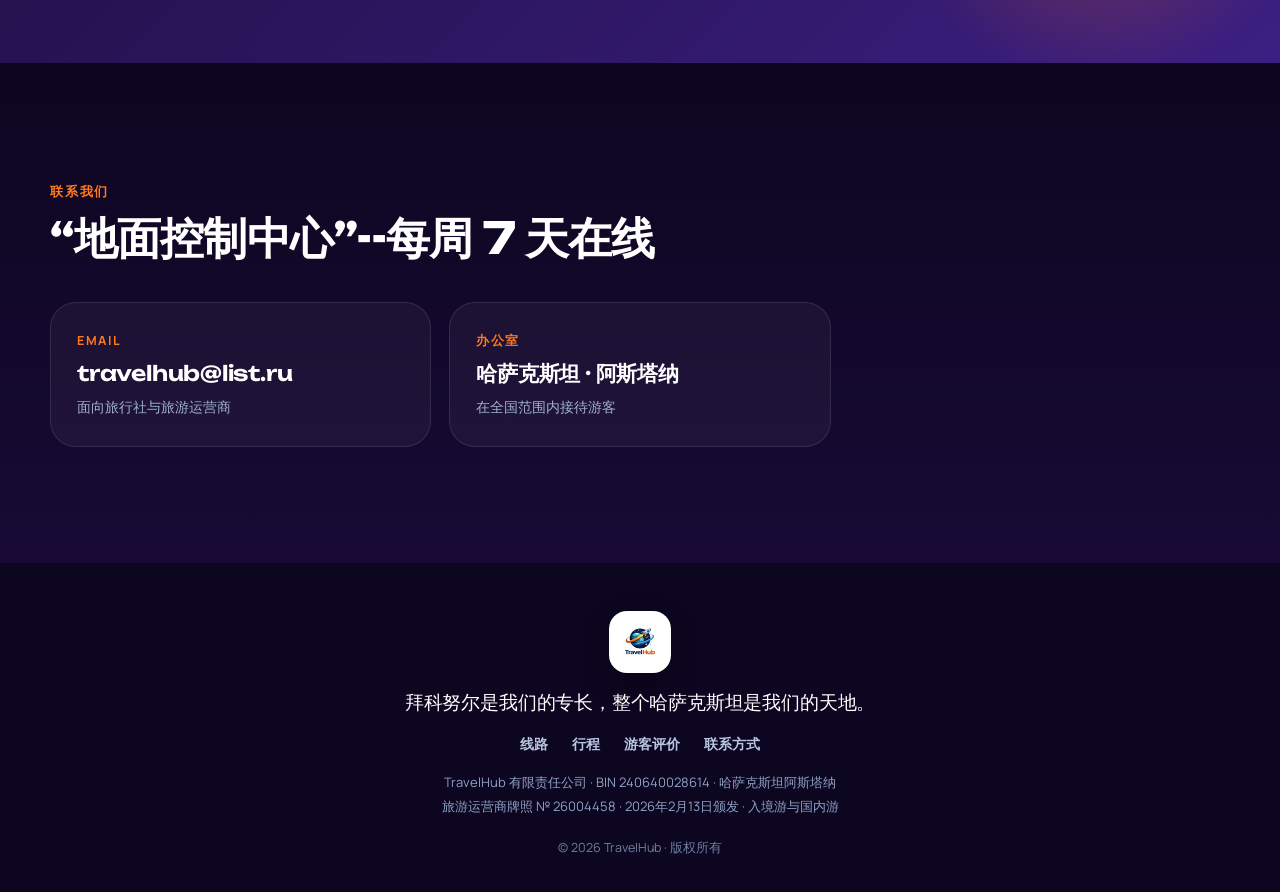
==== commit bc41ec75: "travelhub: подключён chat_id Telegram-бота — заявки с формы уходят в чат" ====
--- a/cn/index.html
+++ b/cn/index.html
@@ -657,6 +657,6 @@
 </div>
 </div>
 </div>
-<script>window.__THLANG='zh';</script><script src="../script.js?v=12"></script>
+<script>window.__THLANG='zh';</script><script src="../script.js?v=13"></script>
 <!-- WeChat: блок готов, добавить QR/ID когда будет. <a class="btn btn-primary" id="wechatBtn" href="#" data-wechat>WeChat</a> --></body>
 </html>
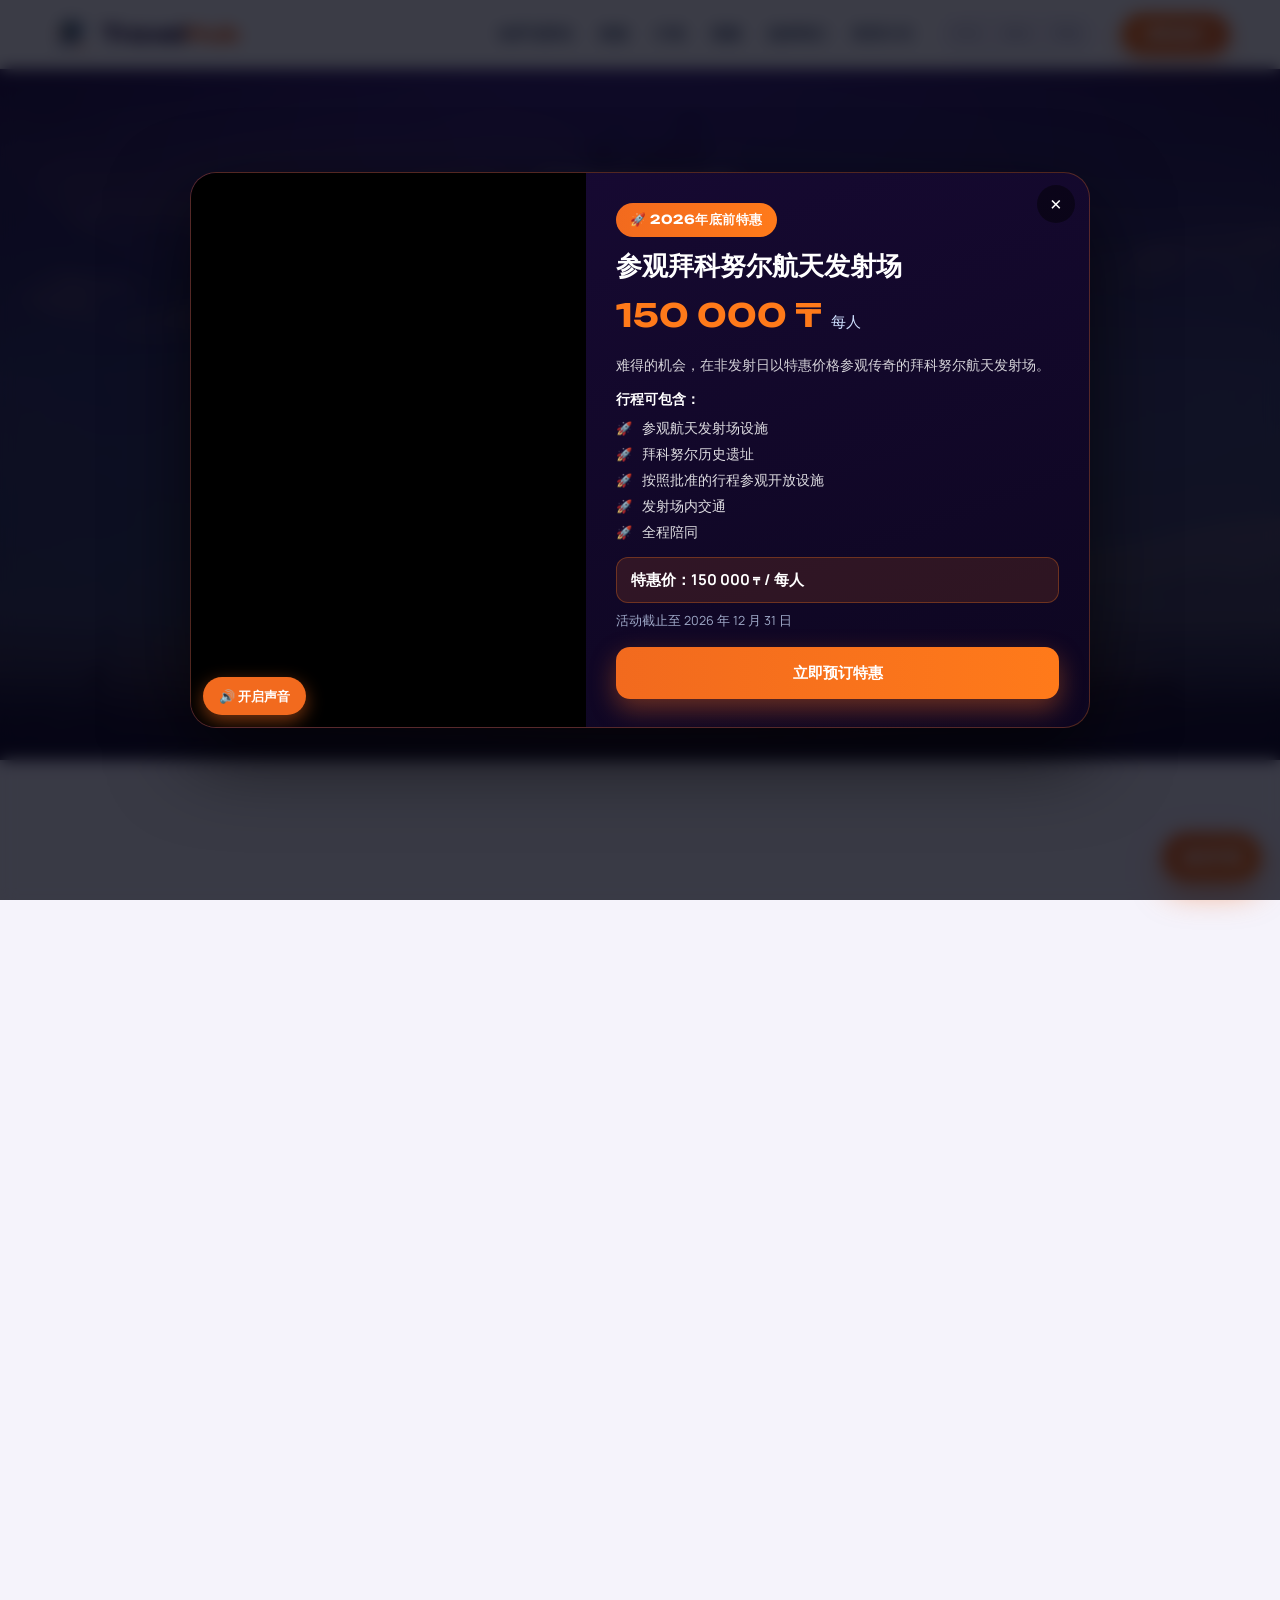
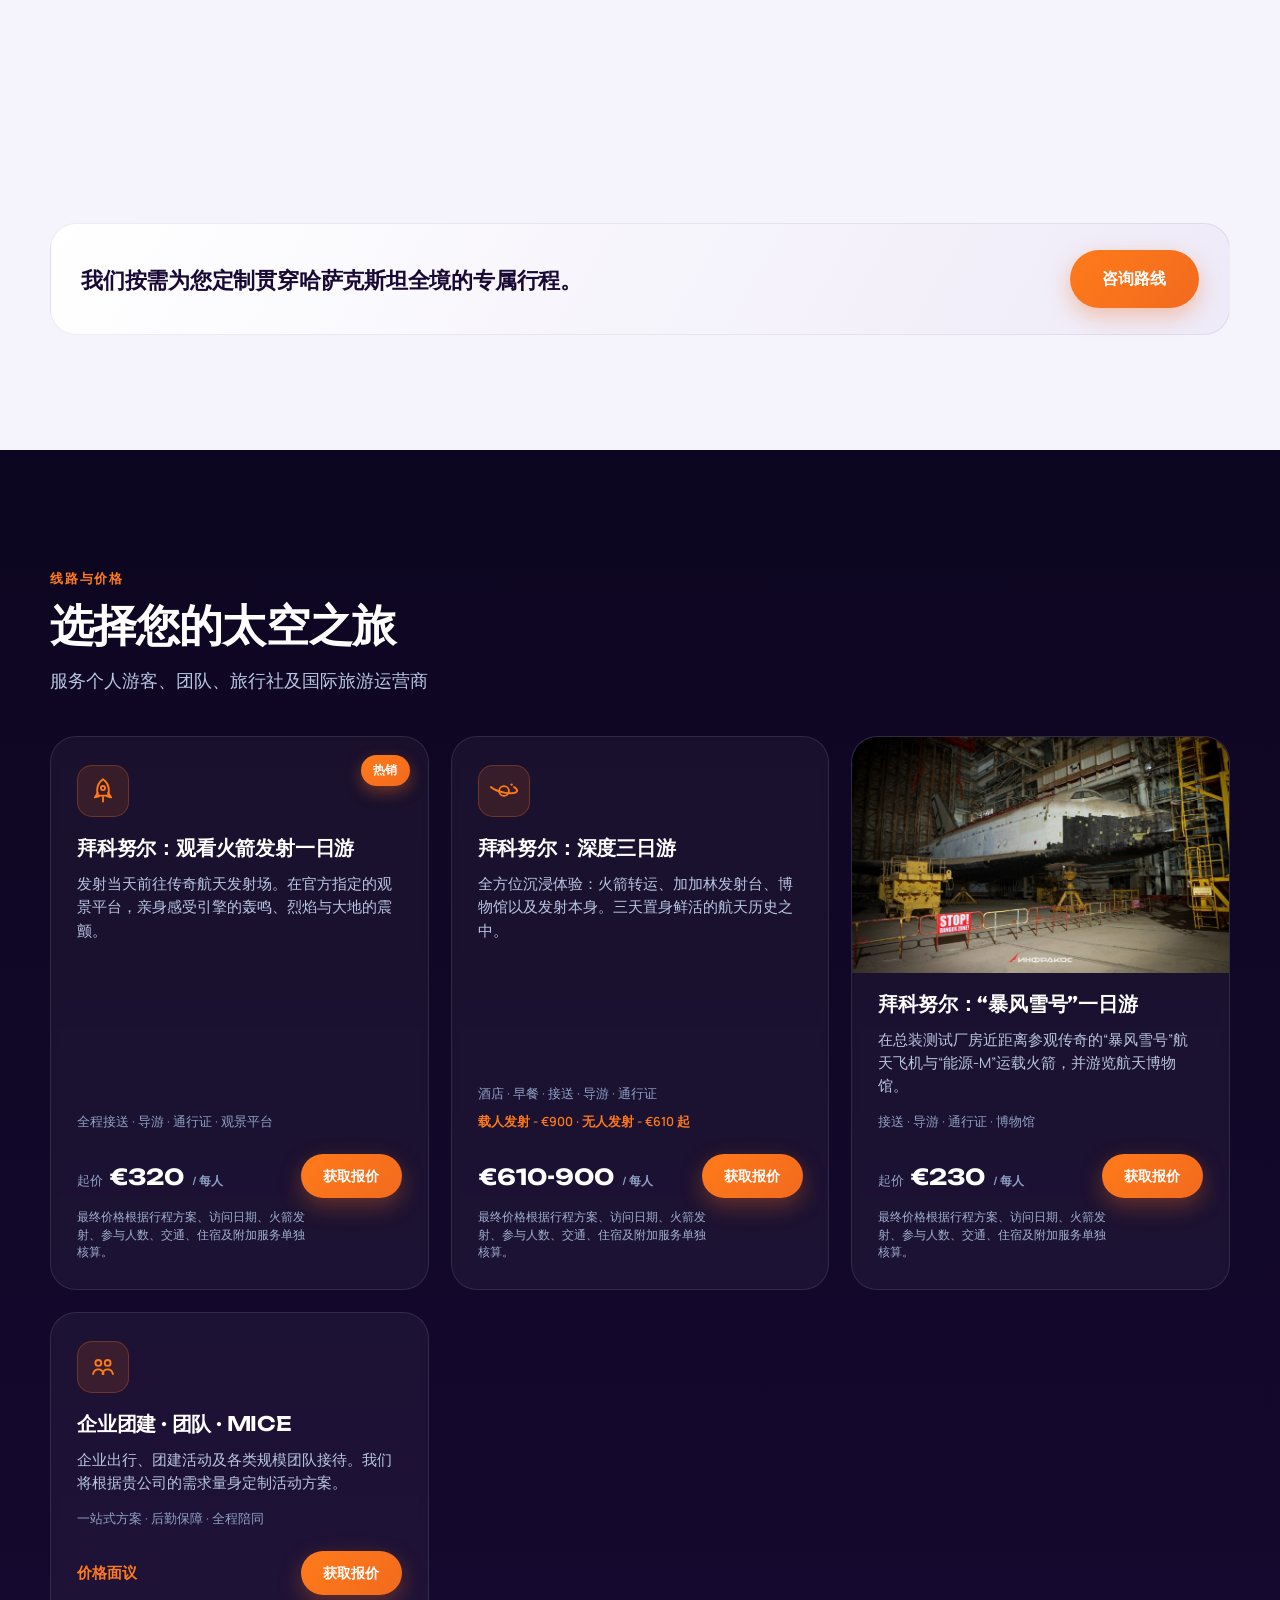
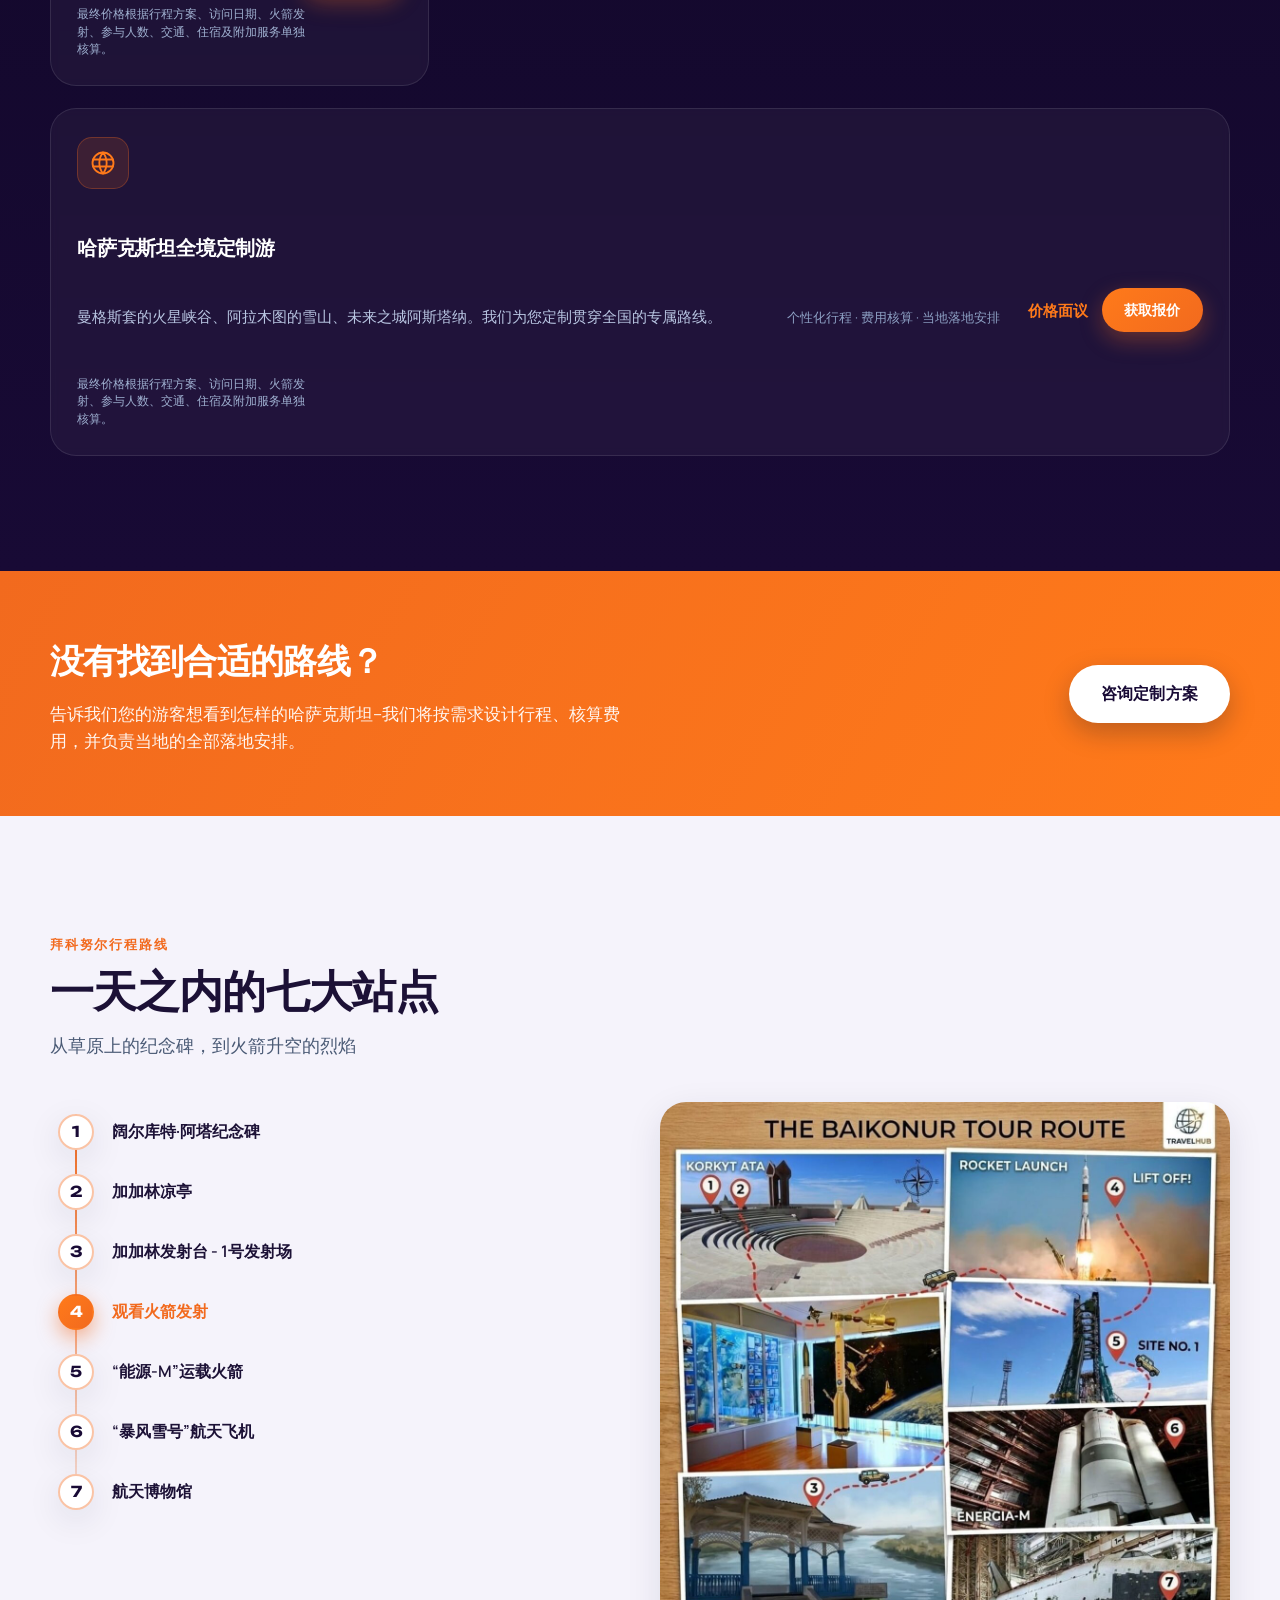
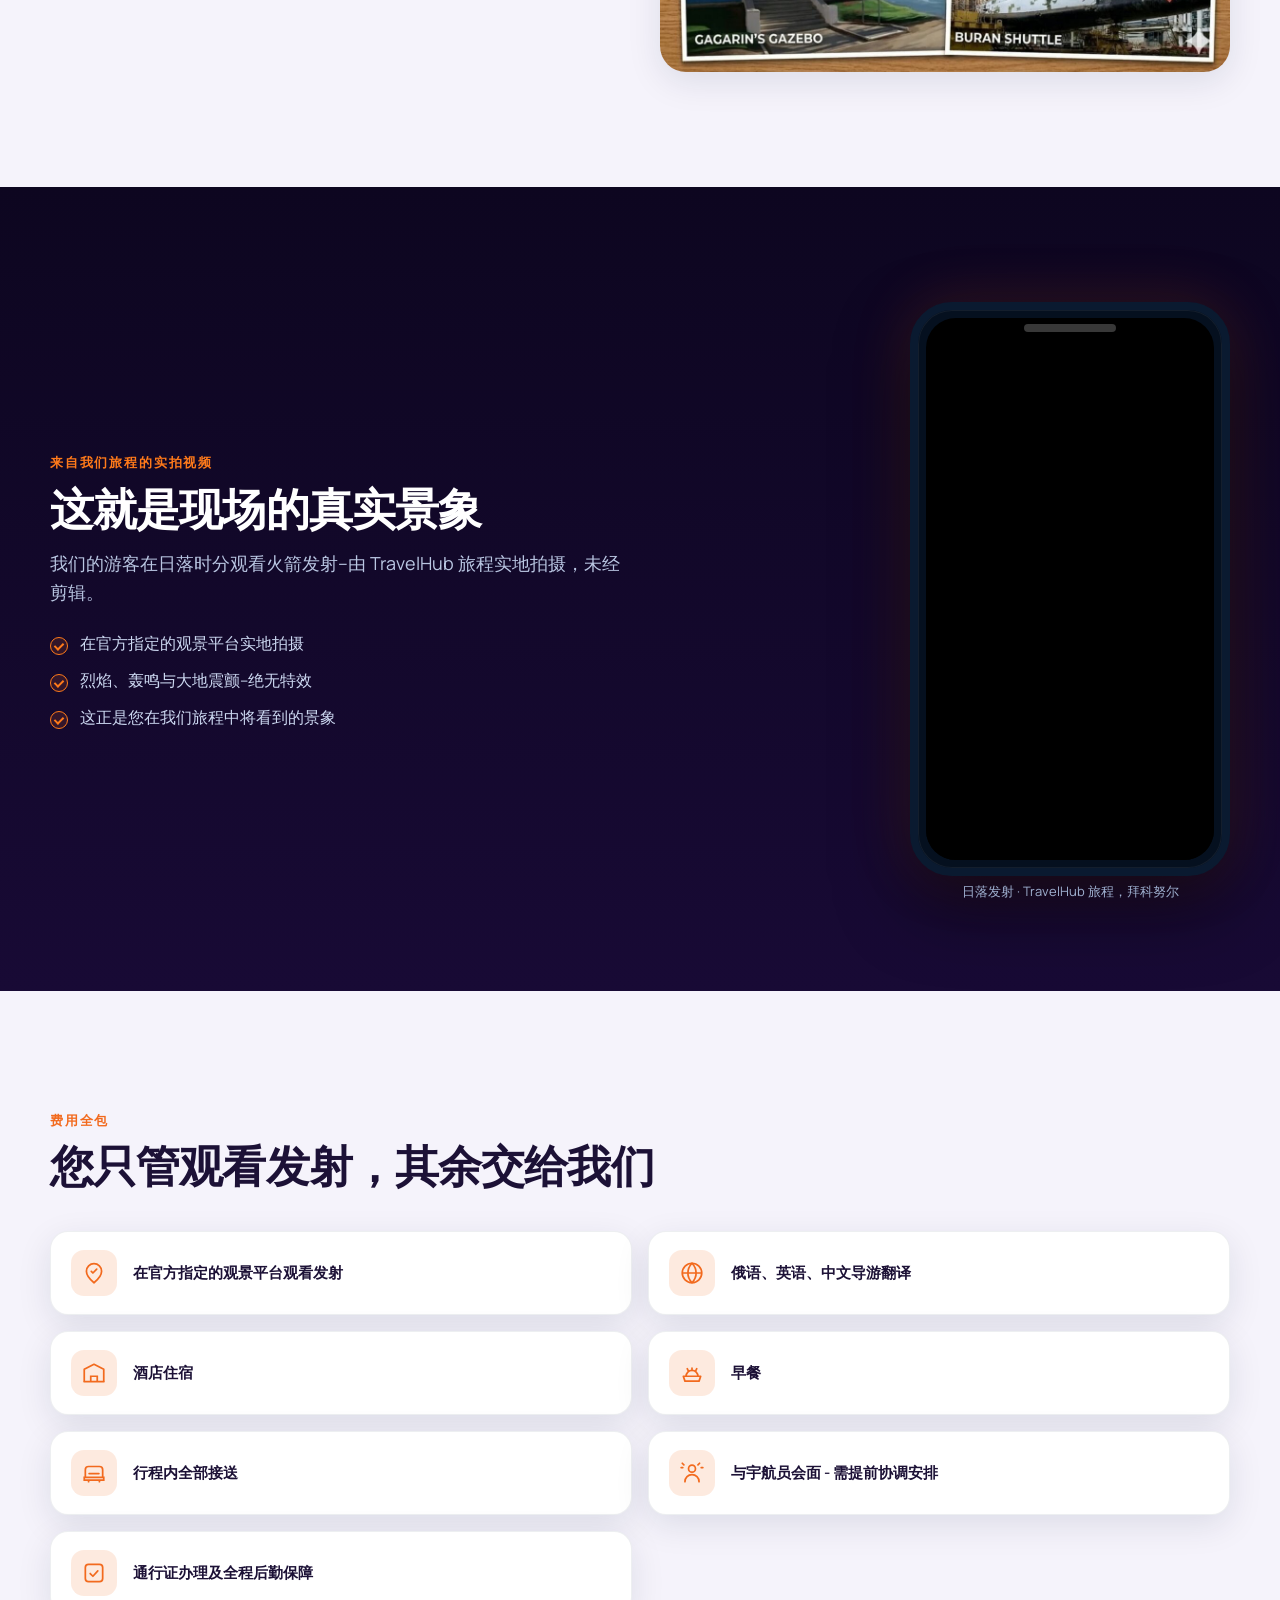
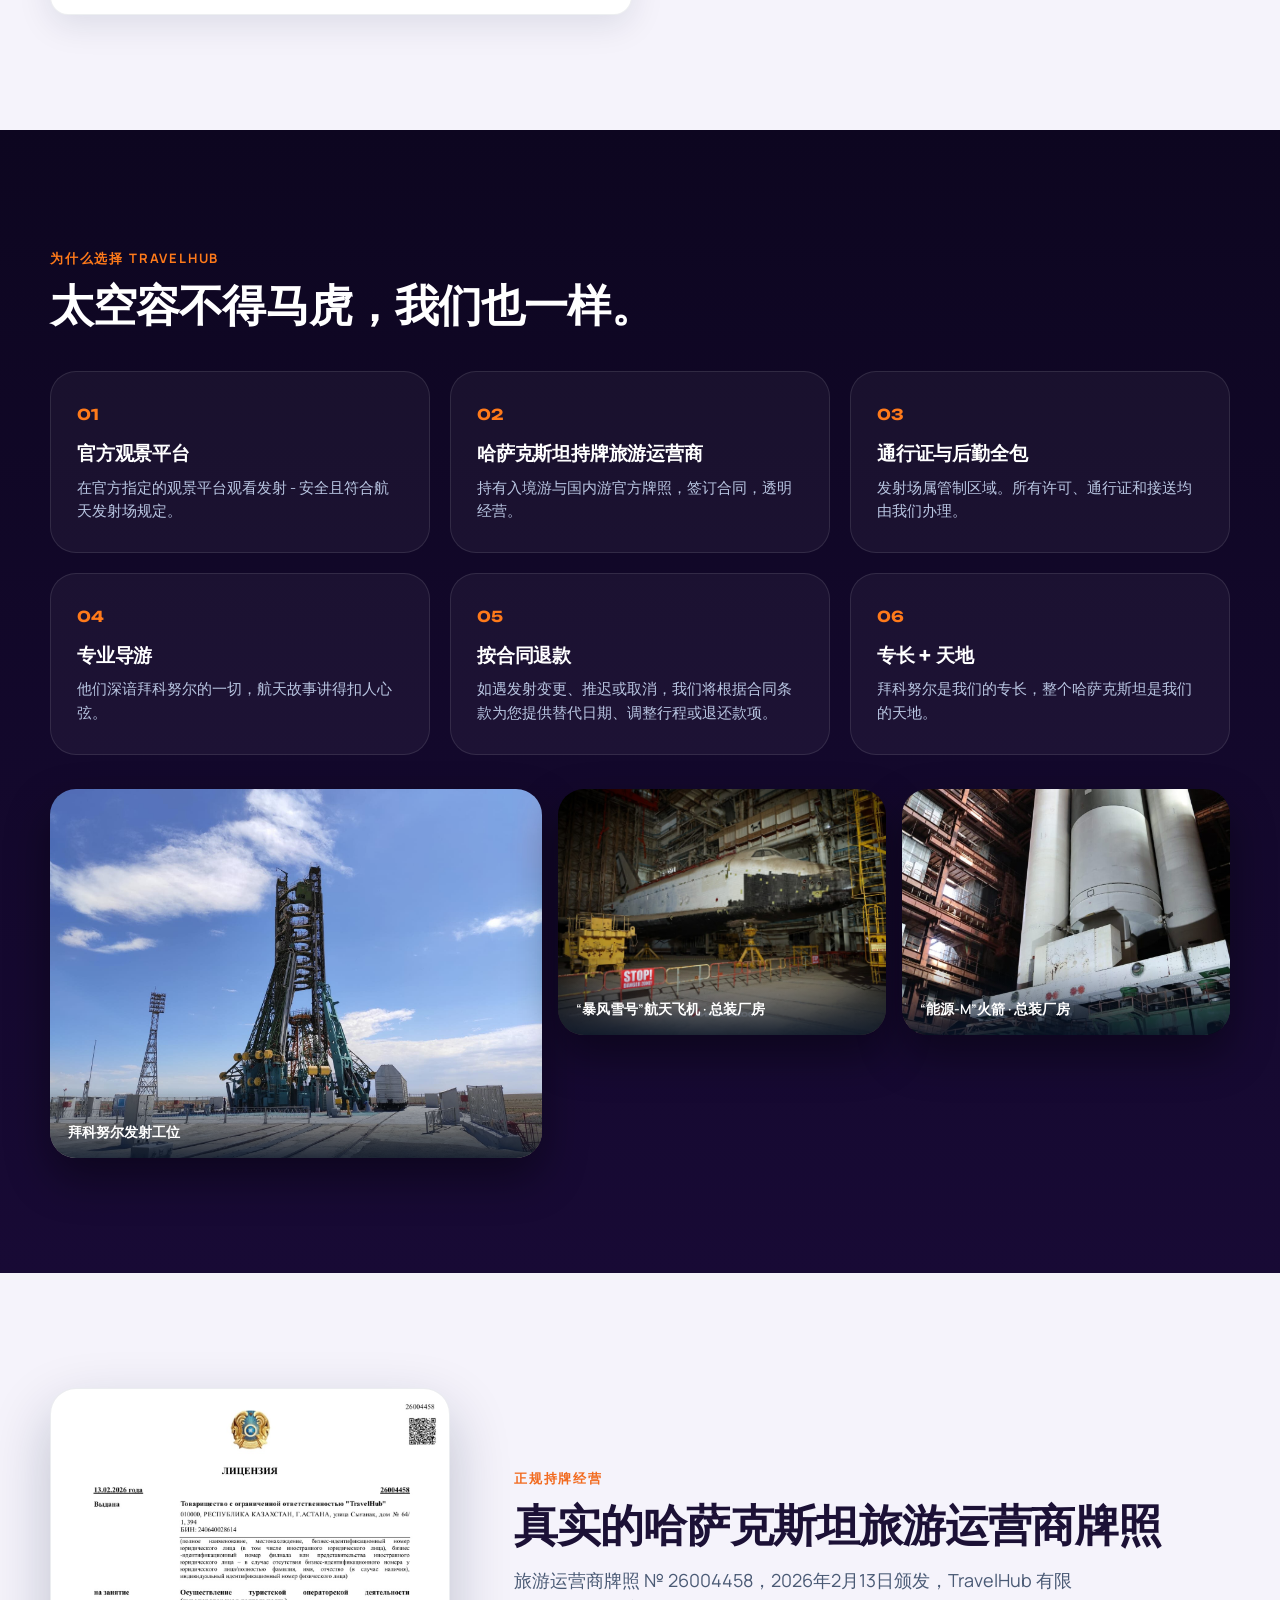
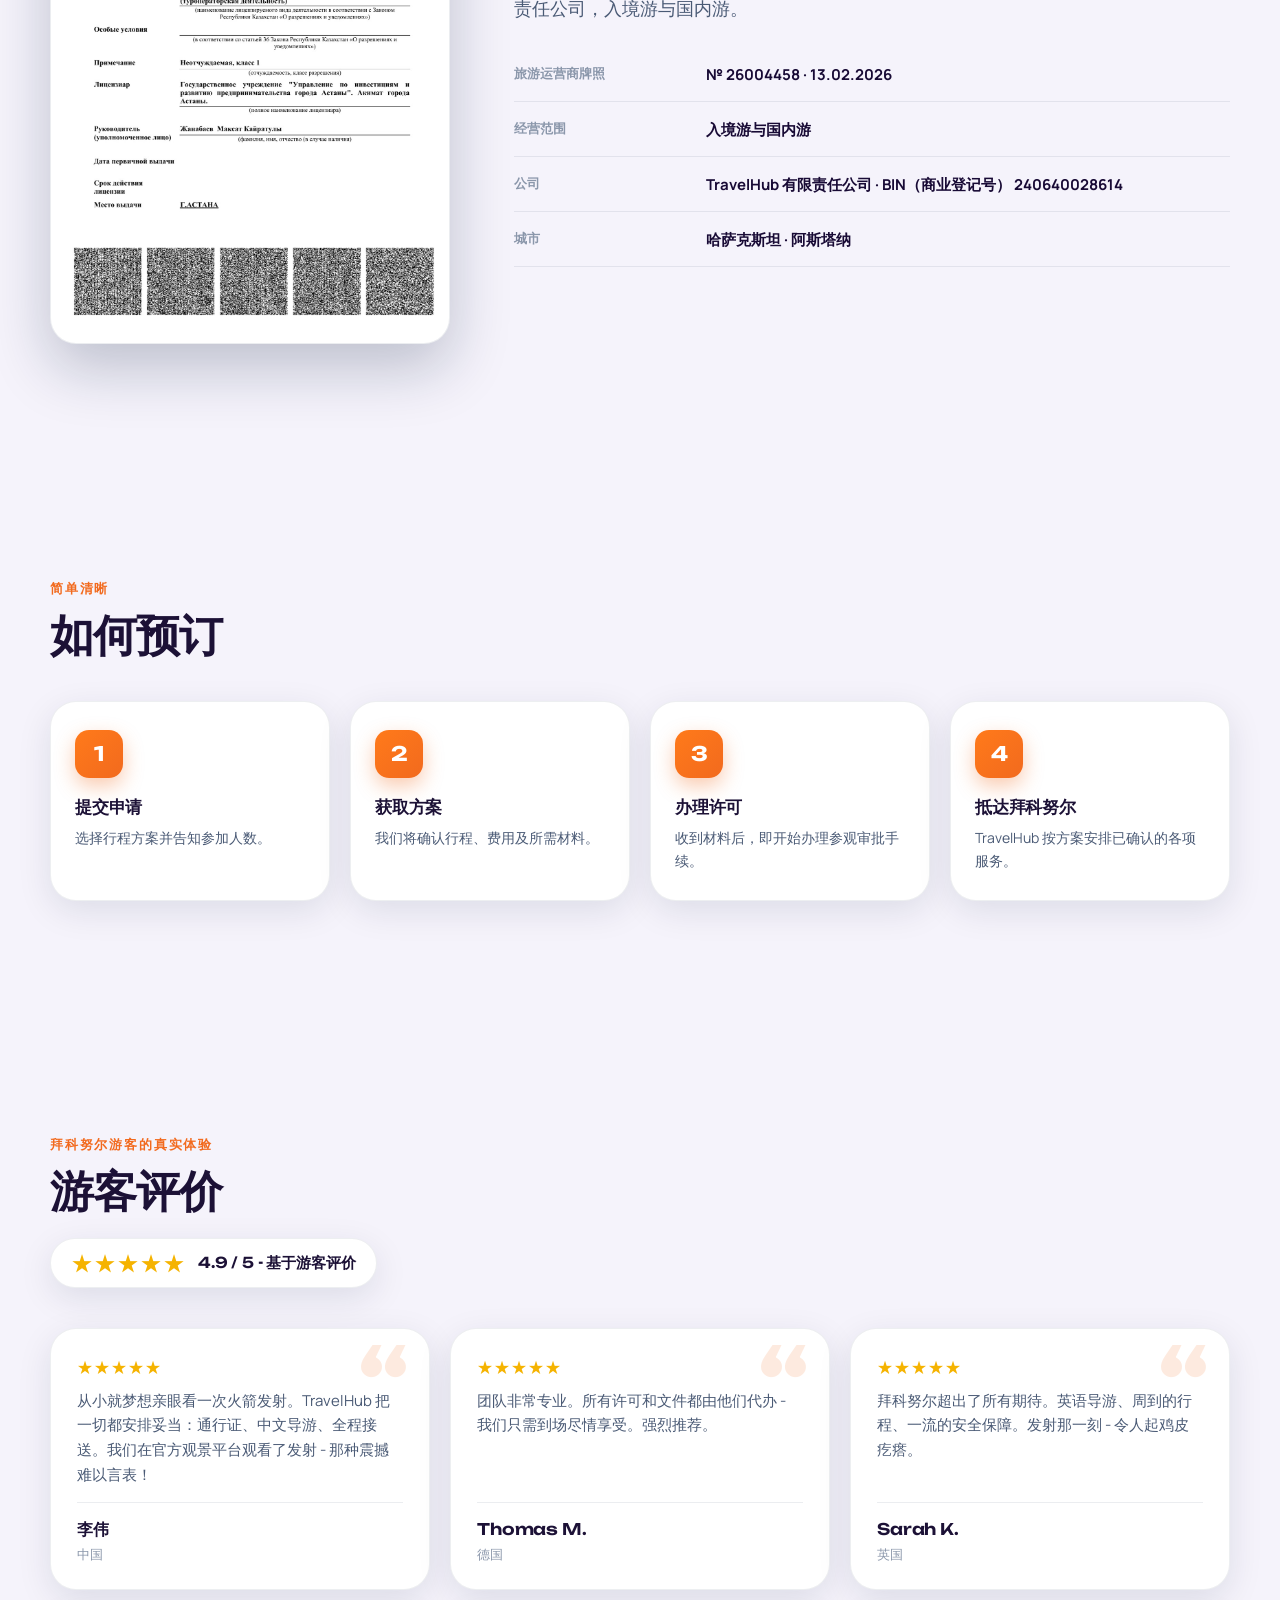
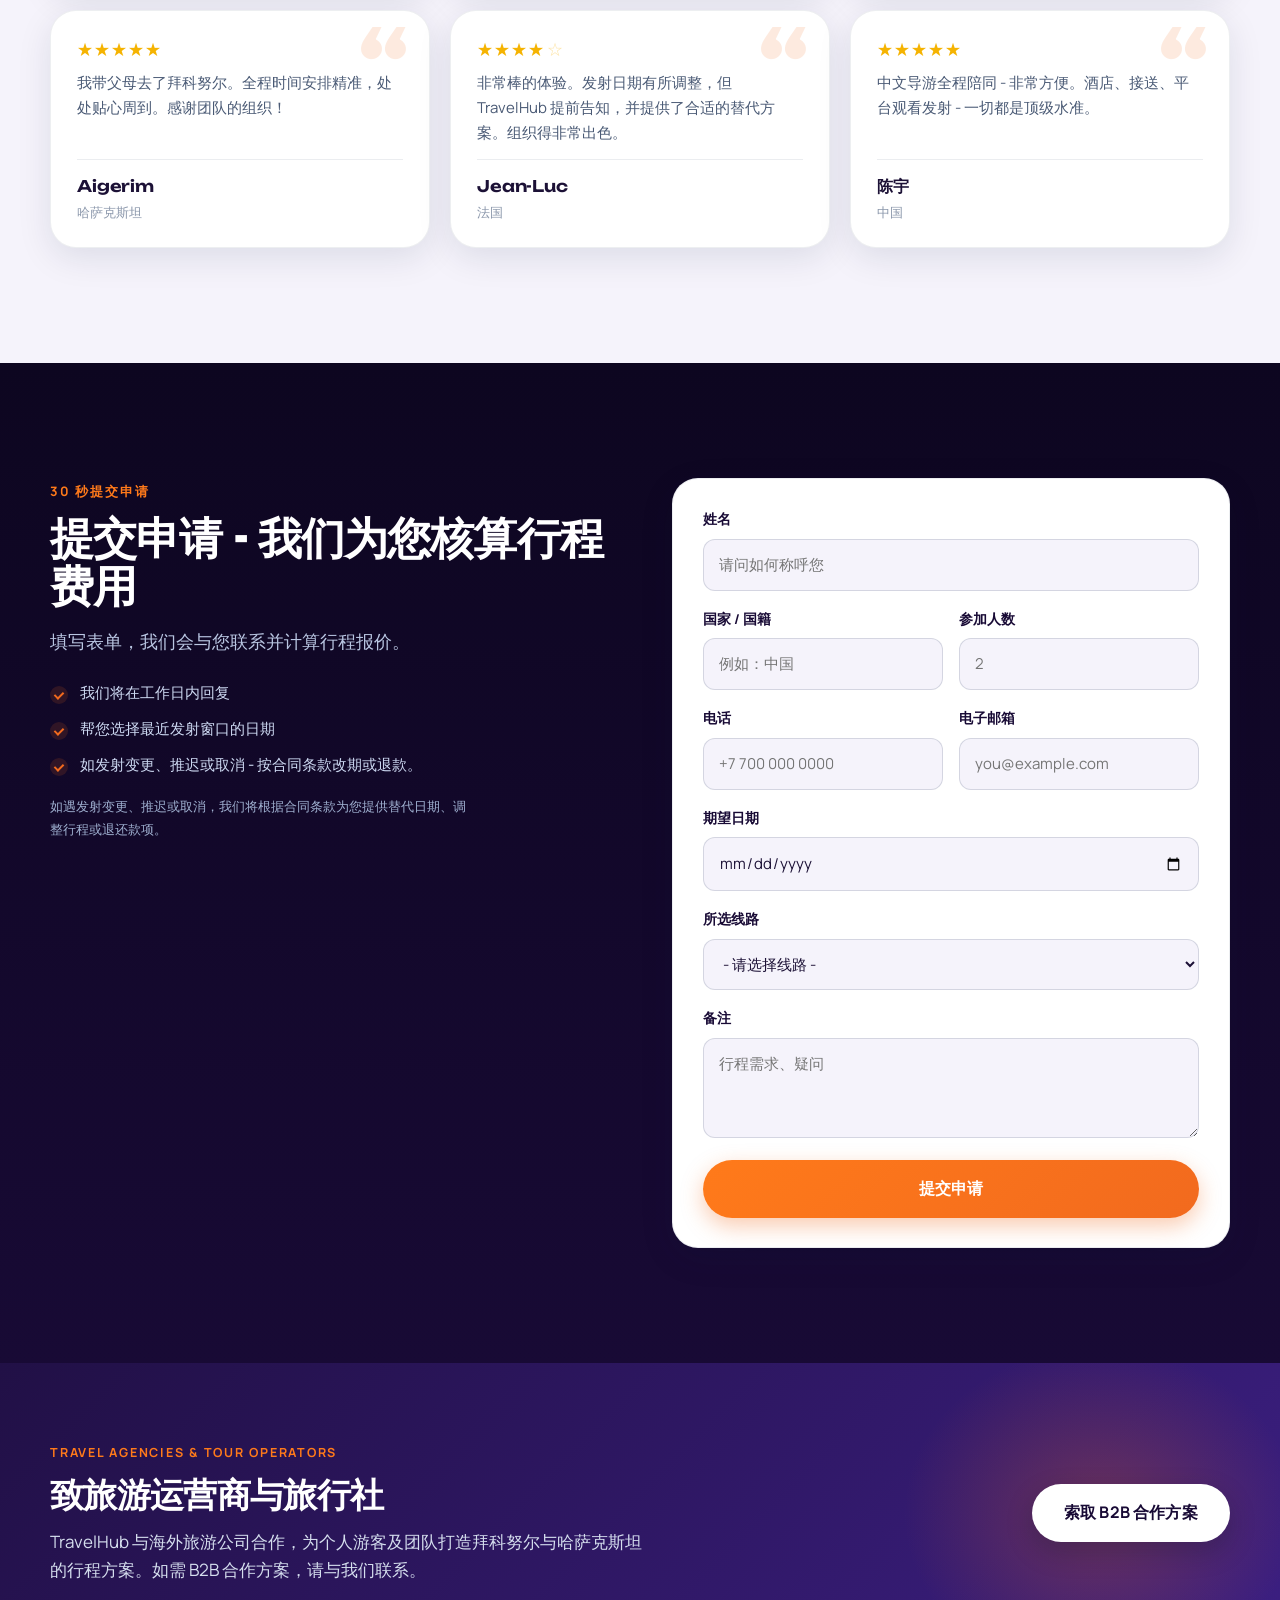
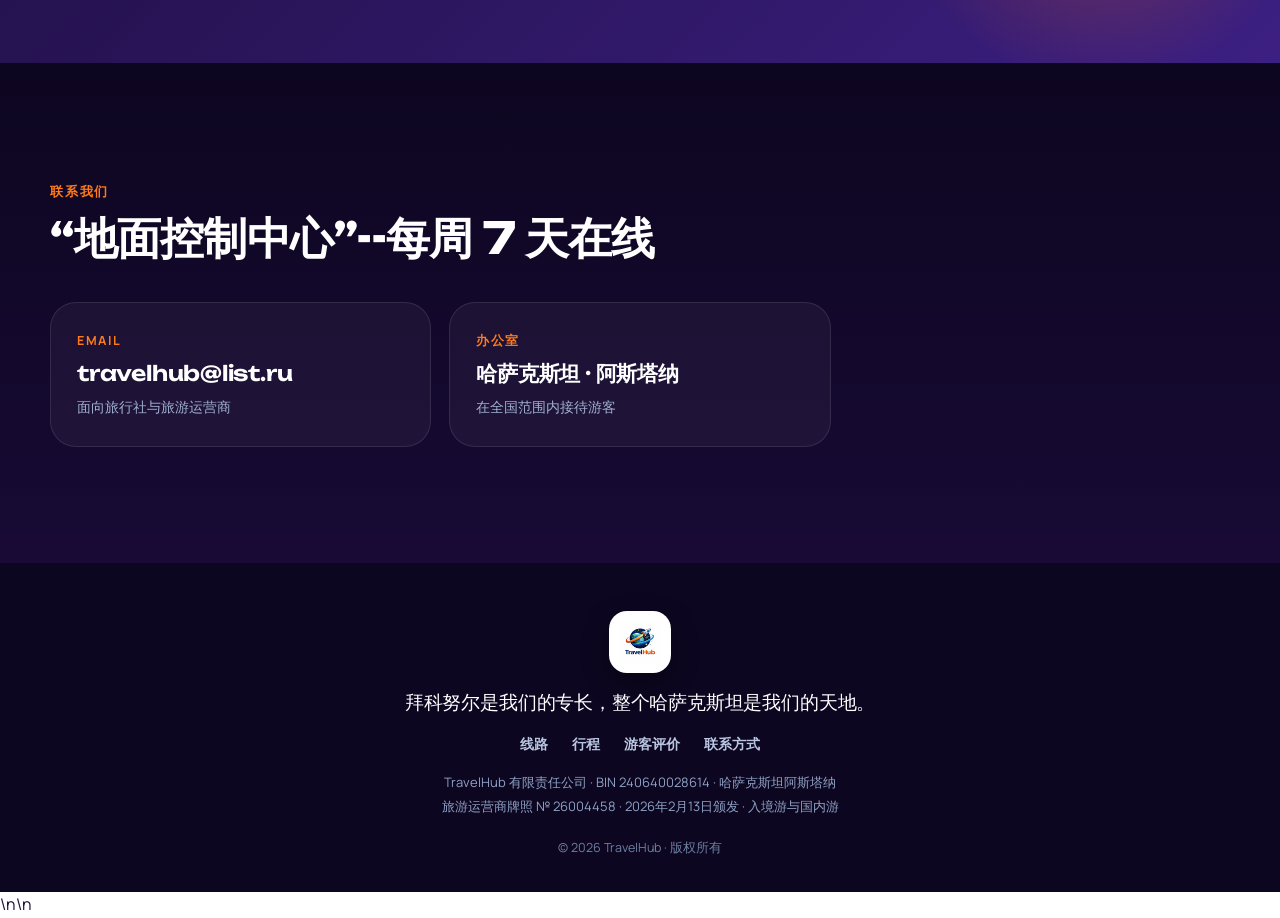
==== commit 1dc62352: "travelhub: кнопка «Акция» слева снизу после показа модалки — по клику открывает акцию снова" ====
--- a/cn/index.html
+++ b/cn/index.html
@@ -67,7 +67,7 @@
 <link href="https://fonts.googleapis.com" rel="preconnect"/>
 <link crossorigin="" href="https://fonts.gstatic.com" rel="preconnect"/>
 <link href="https://fonts.googleapis.com/css2?family=Unbounded:wght@500;600;700;800&amp;family=Manrope:wght@400;500;600;700;800&amp;display=swap" rel="stylesheet"/>
-<link href="../styles.css?v=9" rel="stylesheet"/>
+<link href="../styles.css?v=10" rel="stylesheet"/>
 <link href="https://travel-hub.kz/ru/" hreflang="ru" rel="alternate"/><link href="https://travel-hub.kz/en/" hreflang="en" rel="alternate"/><link href="https://travel-hub.kz/cn/" hreflang="zh-CN" rel="alternate"/><link href="https://travel-hub.kz/ru/" hreflang="x-default" rel="alternate"/></head>
 <body>
 <!-- ======================= ШАПКА ======================= -->
@@ -629,7 +629,7 @@
 <img alt="" class="lightbox-img" id="lightboxImg" src=""/>
 </figure>
 </div>
-<!-- Промо-модалка (акция) -->
+<!-- Триггер акции (после показа модалки) -->\n<button class="promo-fab" id="promoFab" type="button" aria-label="Акция"><span aria-hidden="true">🚀</span> <span data-i18n="promo.reopen">Акция</span></button>\n<!-- Промо-модалка (акция) -->
 <div class="promo-modal" id="promoModal" aria-hidden="true" role="dialog" aria-modal="true" aria-labelledby="promoTitle">
 <div class="promo-backdrop" data-promo-close></div>
 <div class="promo-card">
@@ -657,6 +657,6 @@
 </div>
 </div>
 </div>
-<script>window.__THLANG='zh';</script><script src="../script.js?v=13"></script>
+<script>window.__THLANG='zh';</script><script src="../script.js?v=14"></script>
 <!-- WeChat: блок готов, добавить QR/ID когда будет. <a class="btn btn-primary" id="wechatBtn" href="#" data-wechat>WeChat</a> --></body>
 </html>
--- a/styles.css
+++ b/styles.css
@@ -778,3 +778,17 @@
 .lead-fab:hover { transform: translateY(-2px) scale(1.04); box-shadow: 0 16px 36px rgba(242,106,30,.6); }
 @keyframes leadPulse { 0% { box-shadow: 0 12px 30px rgba(242,106,30,.5), 0 0 0 0 rgba(242,106,30,.5) } 70% { box-shadow: 0 12px 30px rgba(242,106,30,.5), 0 0 0 16px rgba(242,106,30,0) } 100% { box-shadow: 0 12px 30px rgba(242,106,30,.5), 0 0 0 0 rgba(242,106,30,0) } }
 @media (max-width:520px) { .lead-fab { right: 12px; bottom: 12px; padding: 12px 18px; font-size: 13px } }
+
+/* ===== Кнопка-триггер акции (слева снизу) ===== */
+.promo-fab {
+  position: fixed; left: 18px; bottom: 18px; z-index: 70;
+  display: none; align-items: center; gap: 7px;
+  padding: 11px 16px; border: 0; border-radius: 100px;
+  background: linear-gradient(135deg, var(--orange), var(--orange-bright)); color: #fff;
+  font-family: var(--font-display); font-weight: 700; font-size: 13px; cursor: pointer;
+  box-shadow: 0 10px 26px rgba(242,106,30,.45);
+  animation: leadPulse 2.6s ease-out infinite;
+}
+.promo-fab.is-visible { display: inline-flex; }
+.promo-fab:hover { transform: translateY(-2px); }
+@media (max-width:520px) { .promo-fab { left: 12px; bottom: 12px; padding: 10px 14px; font-size: 12px } }
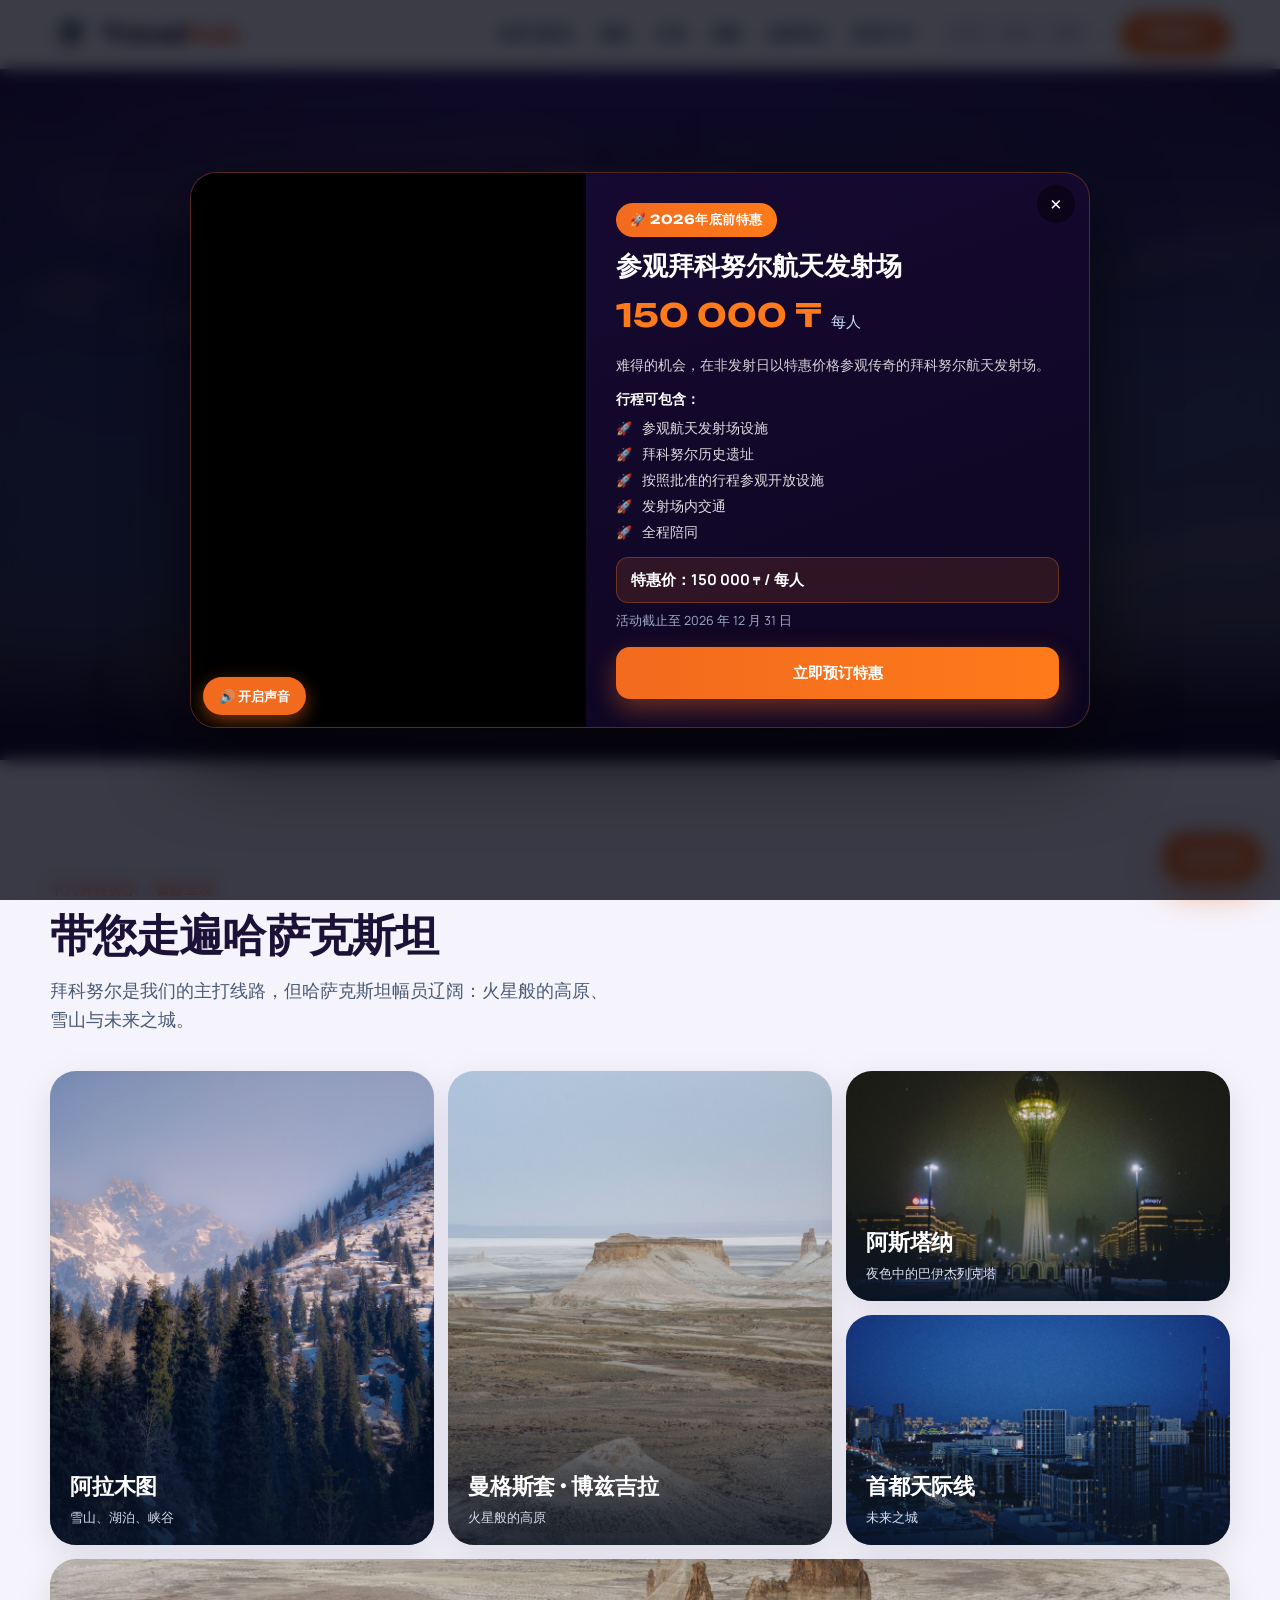
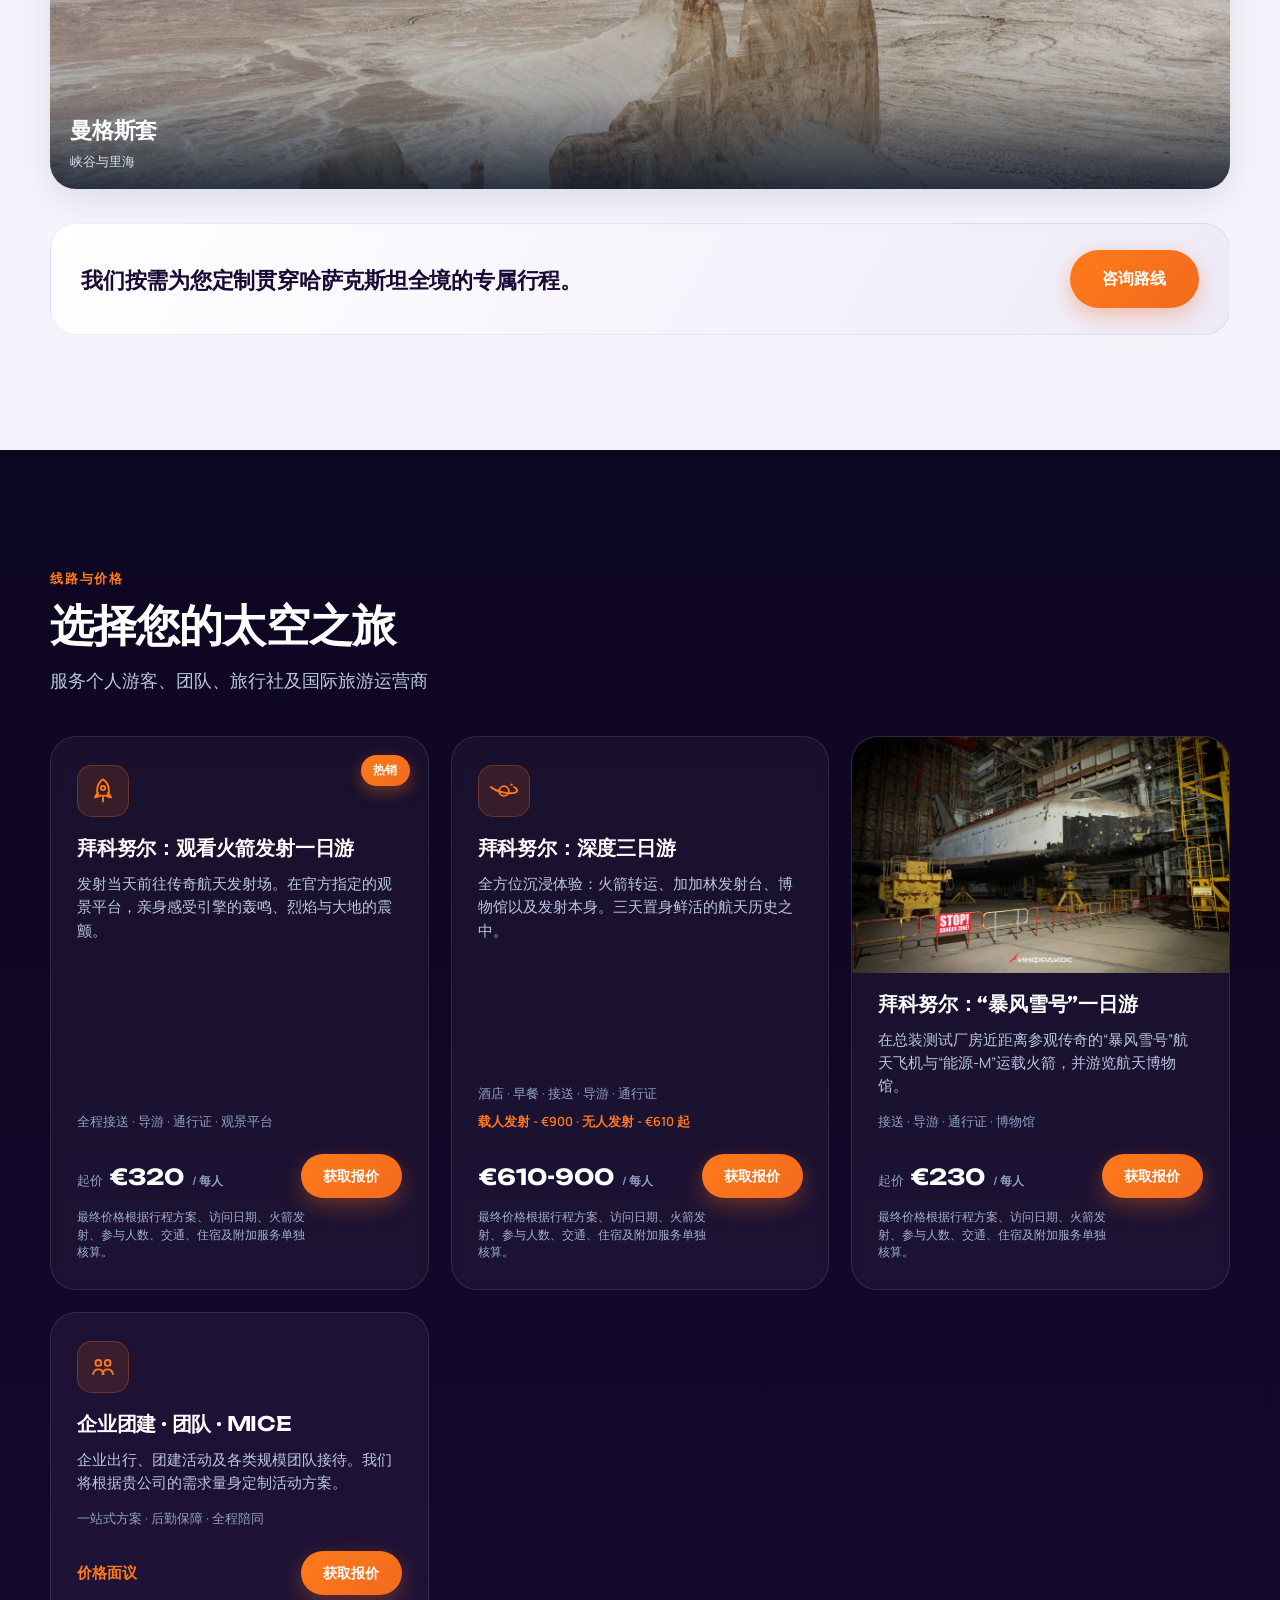
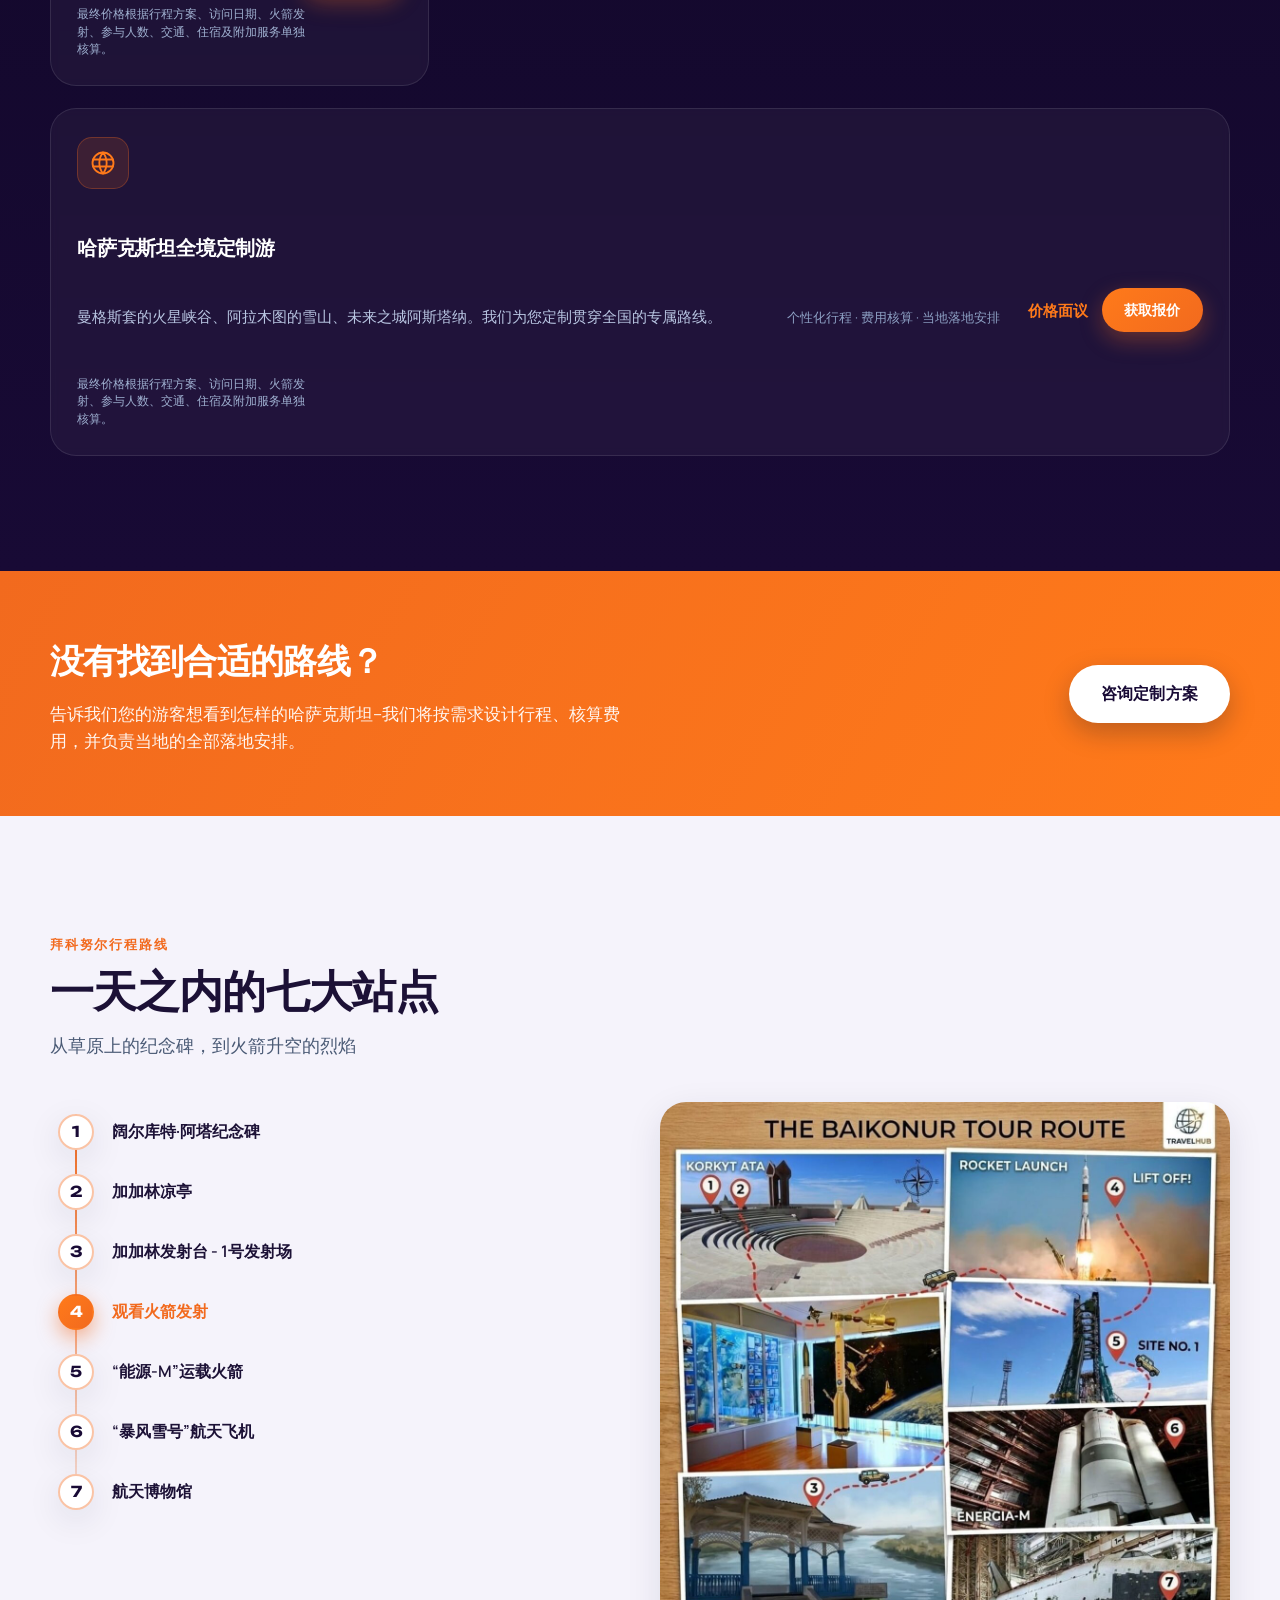
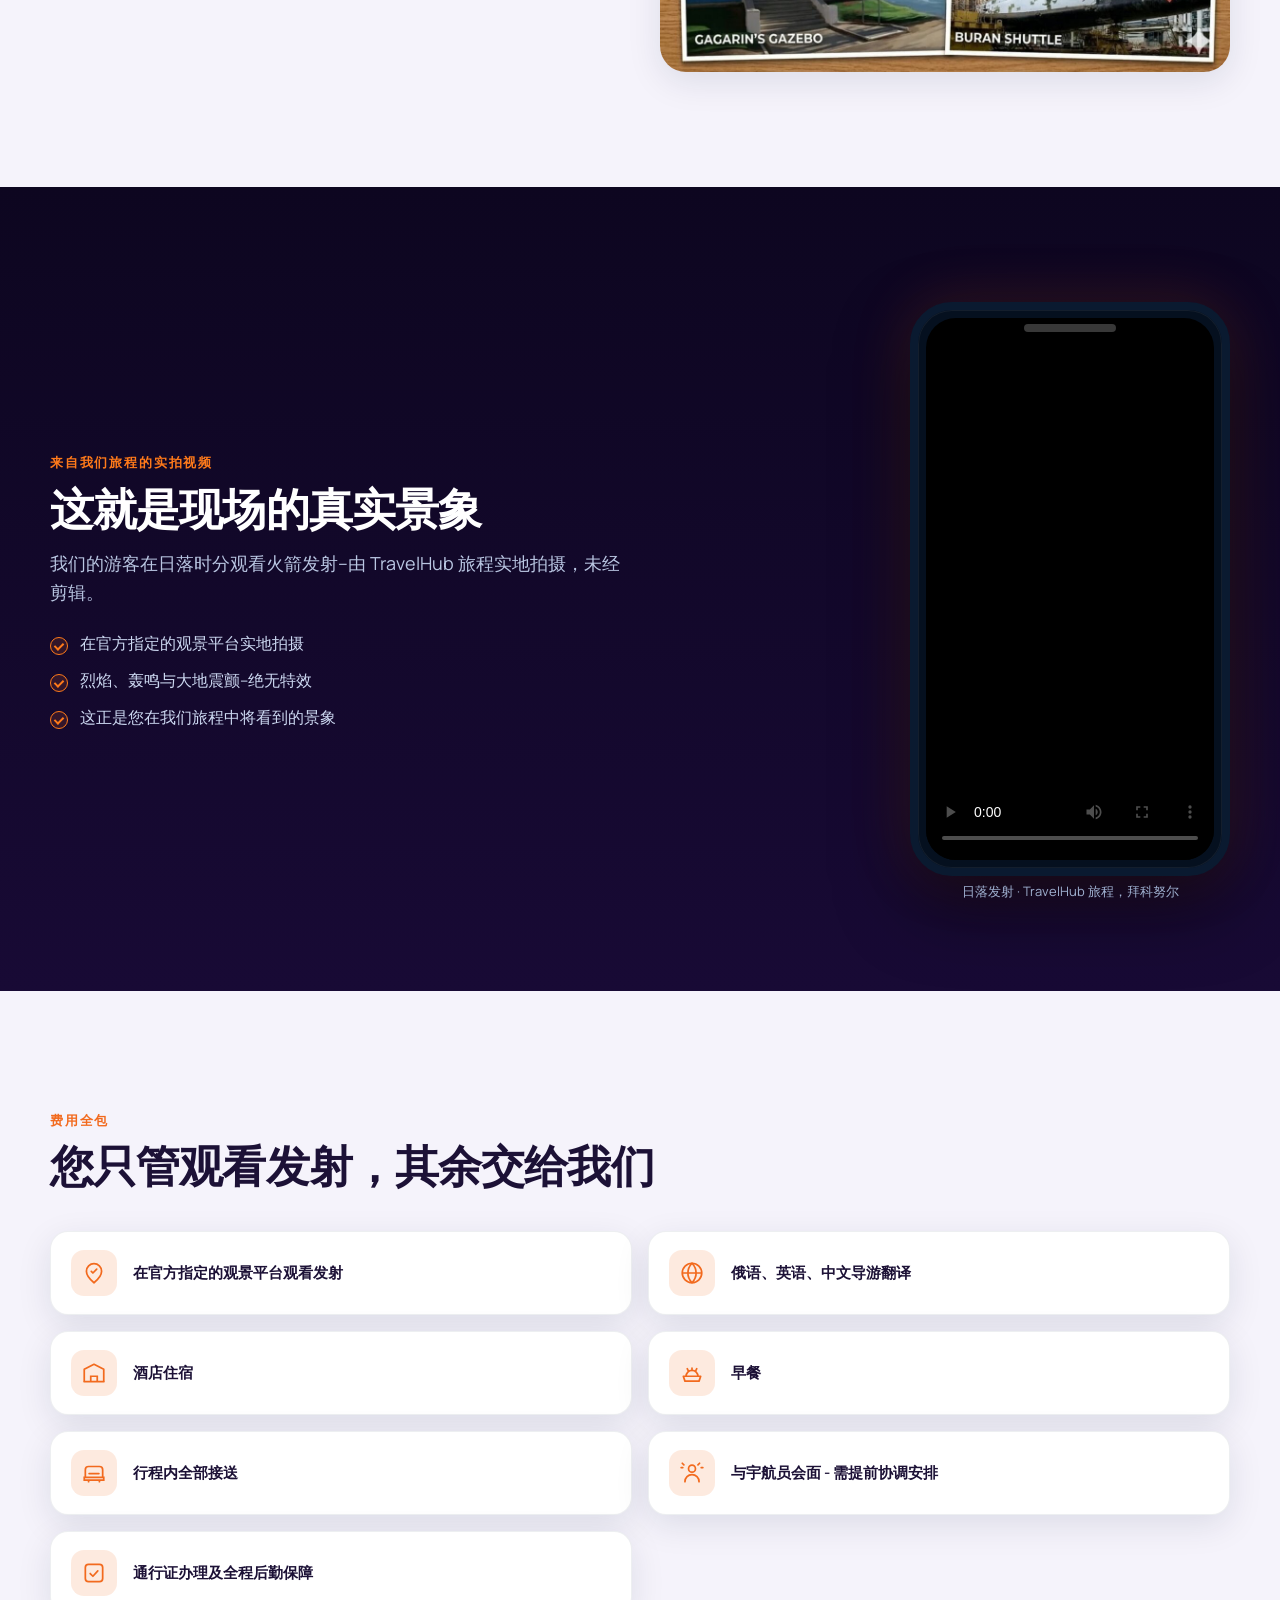
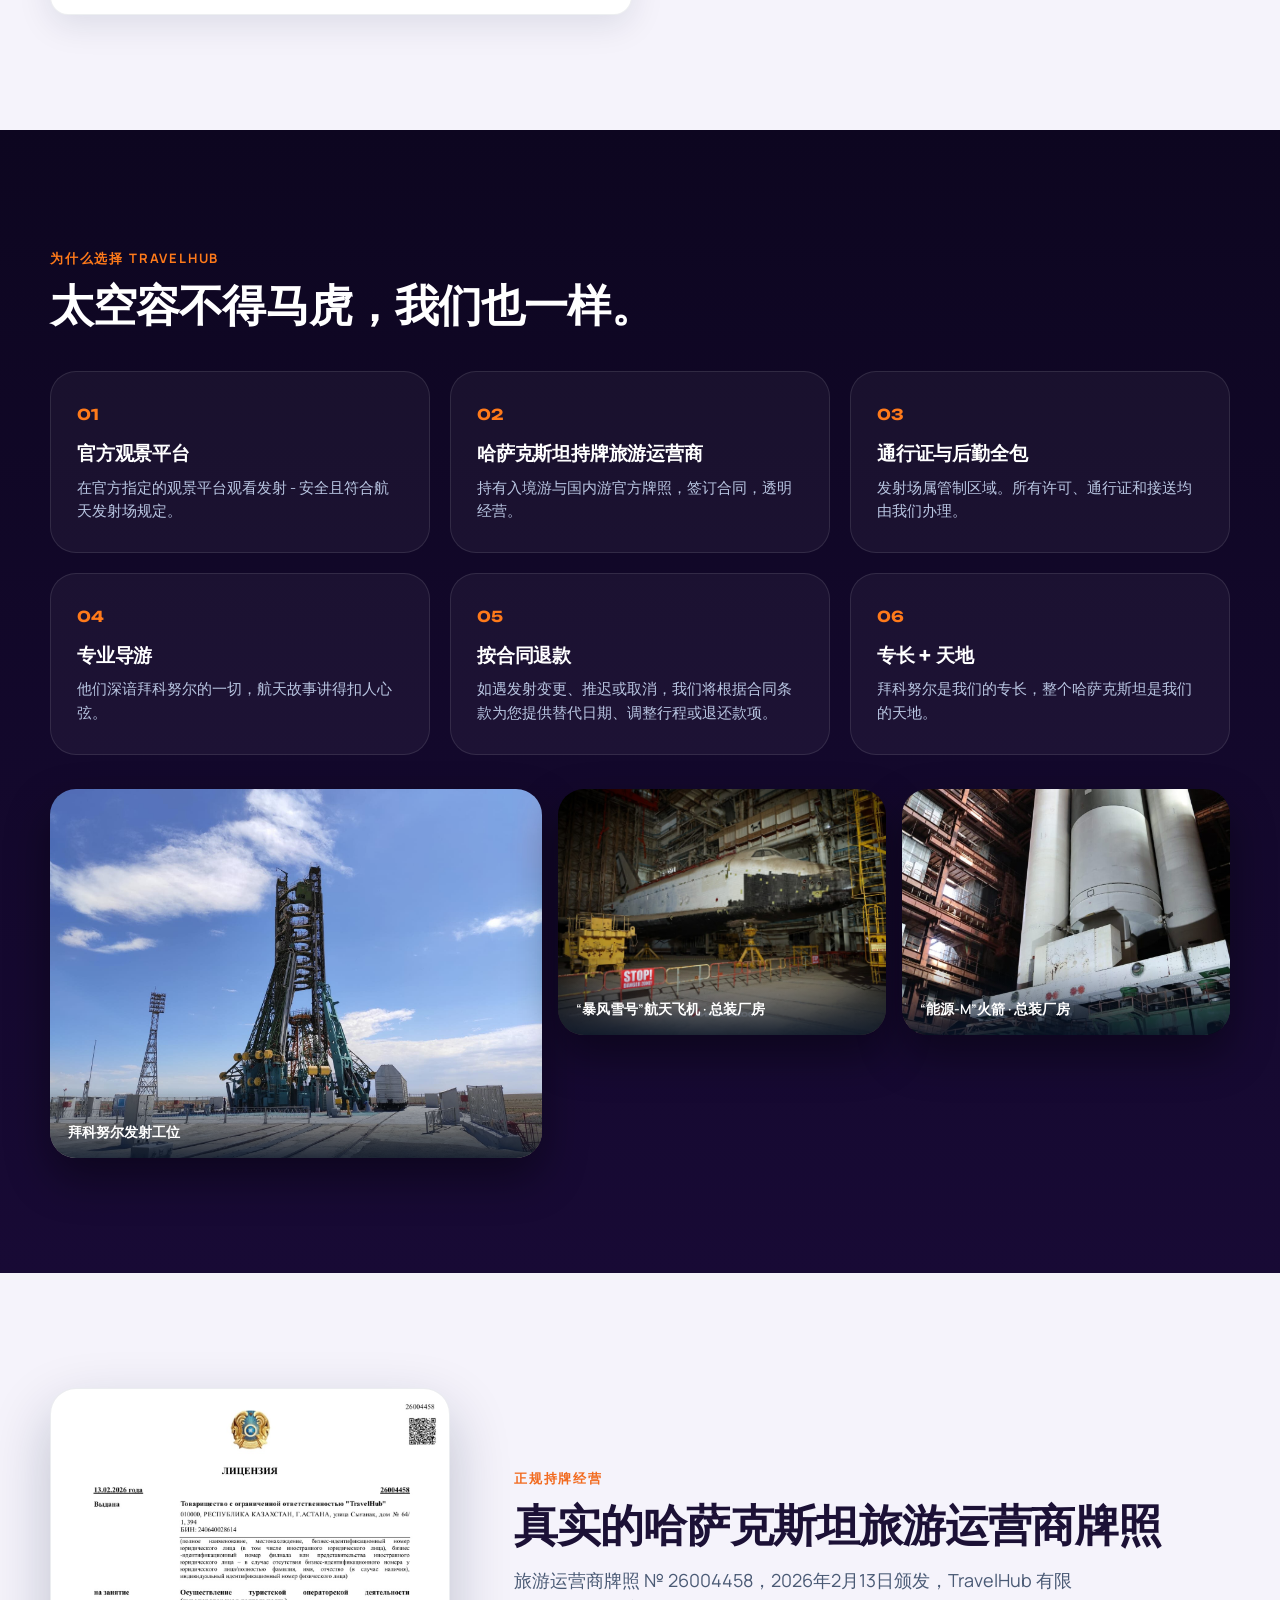
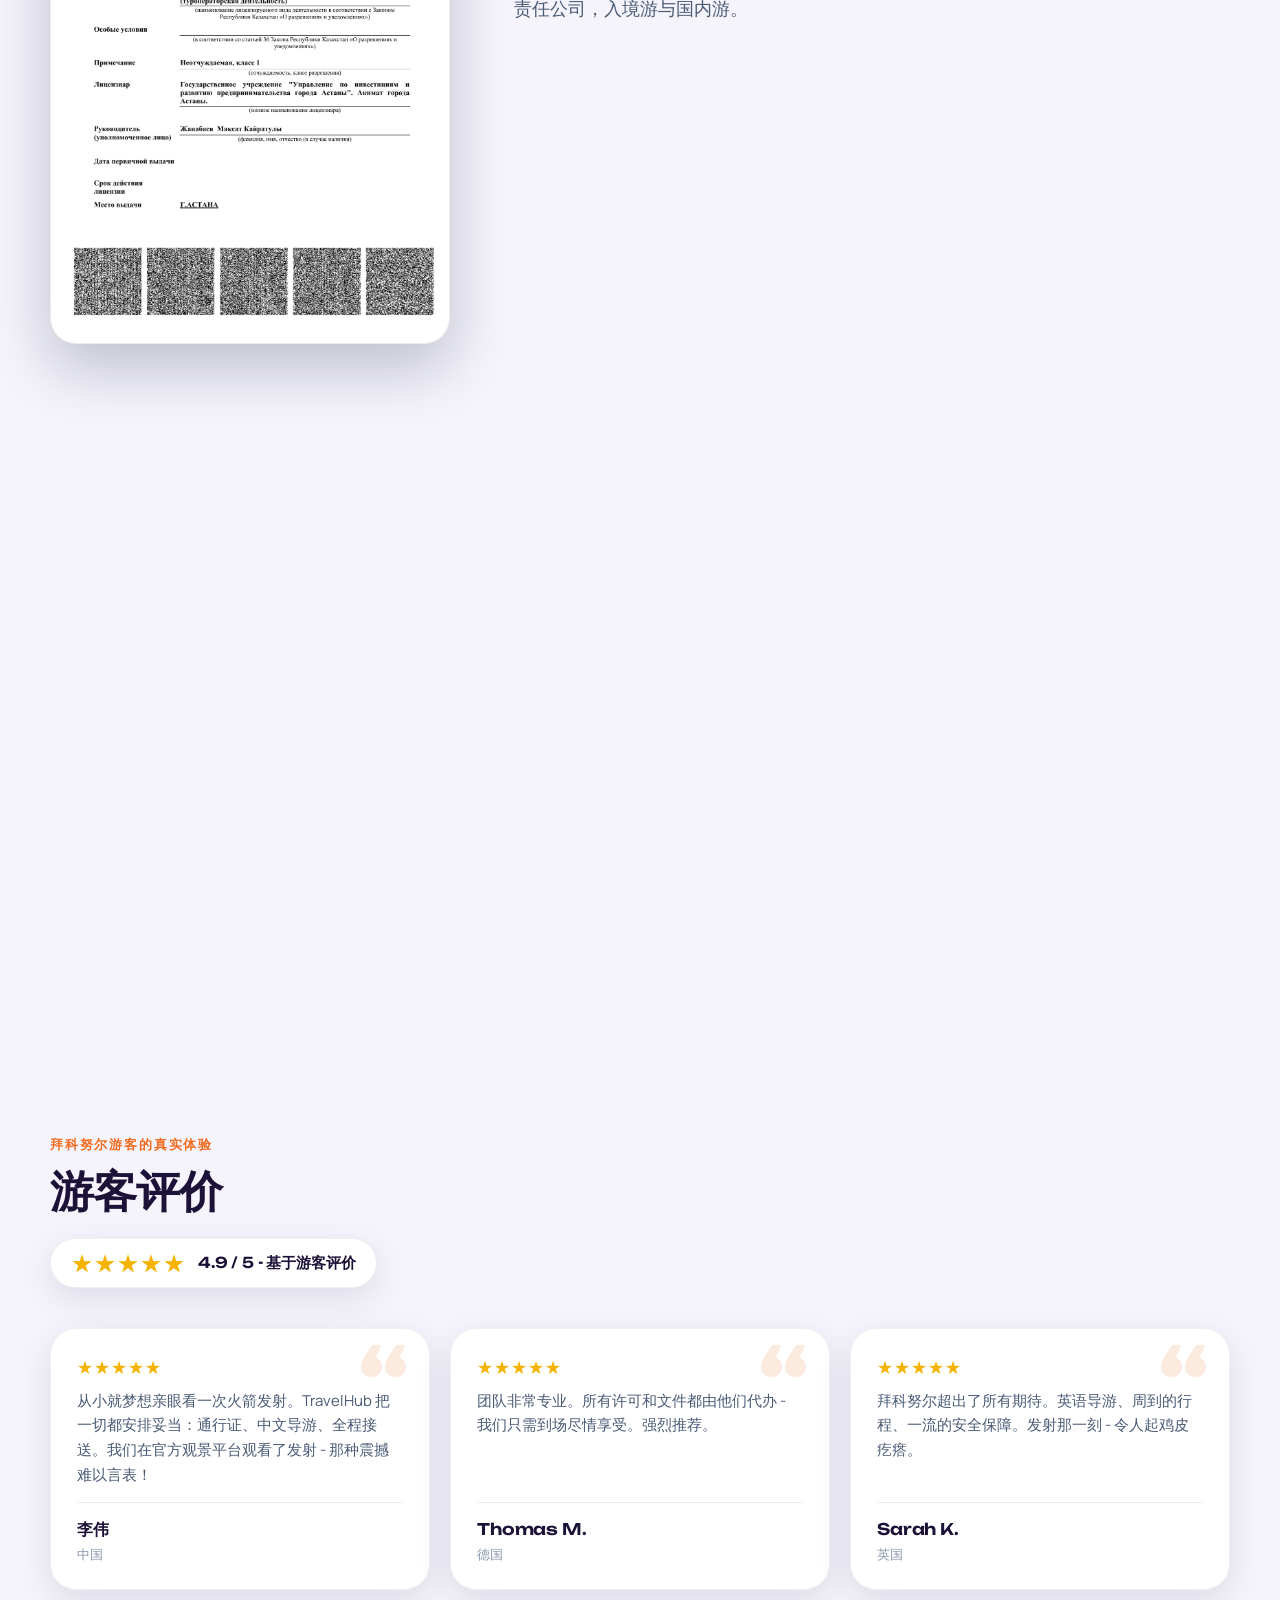
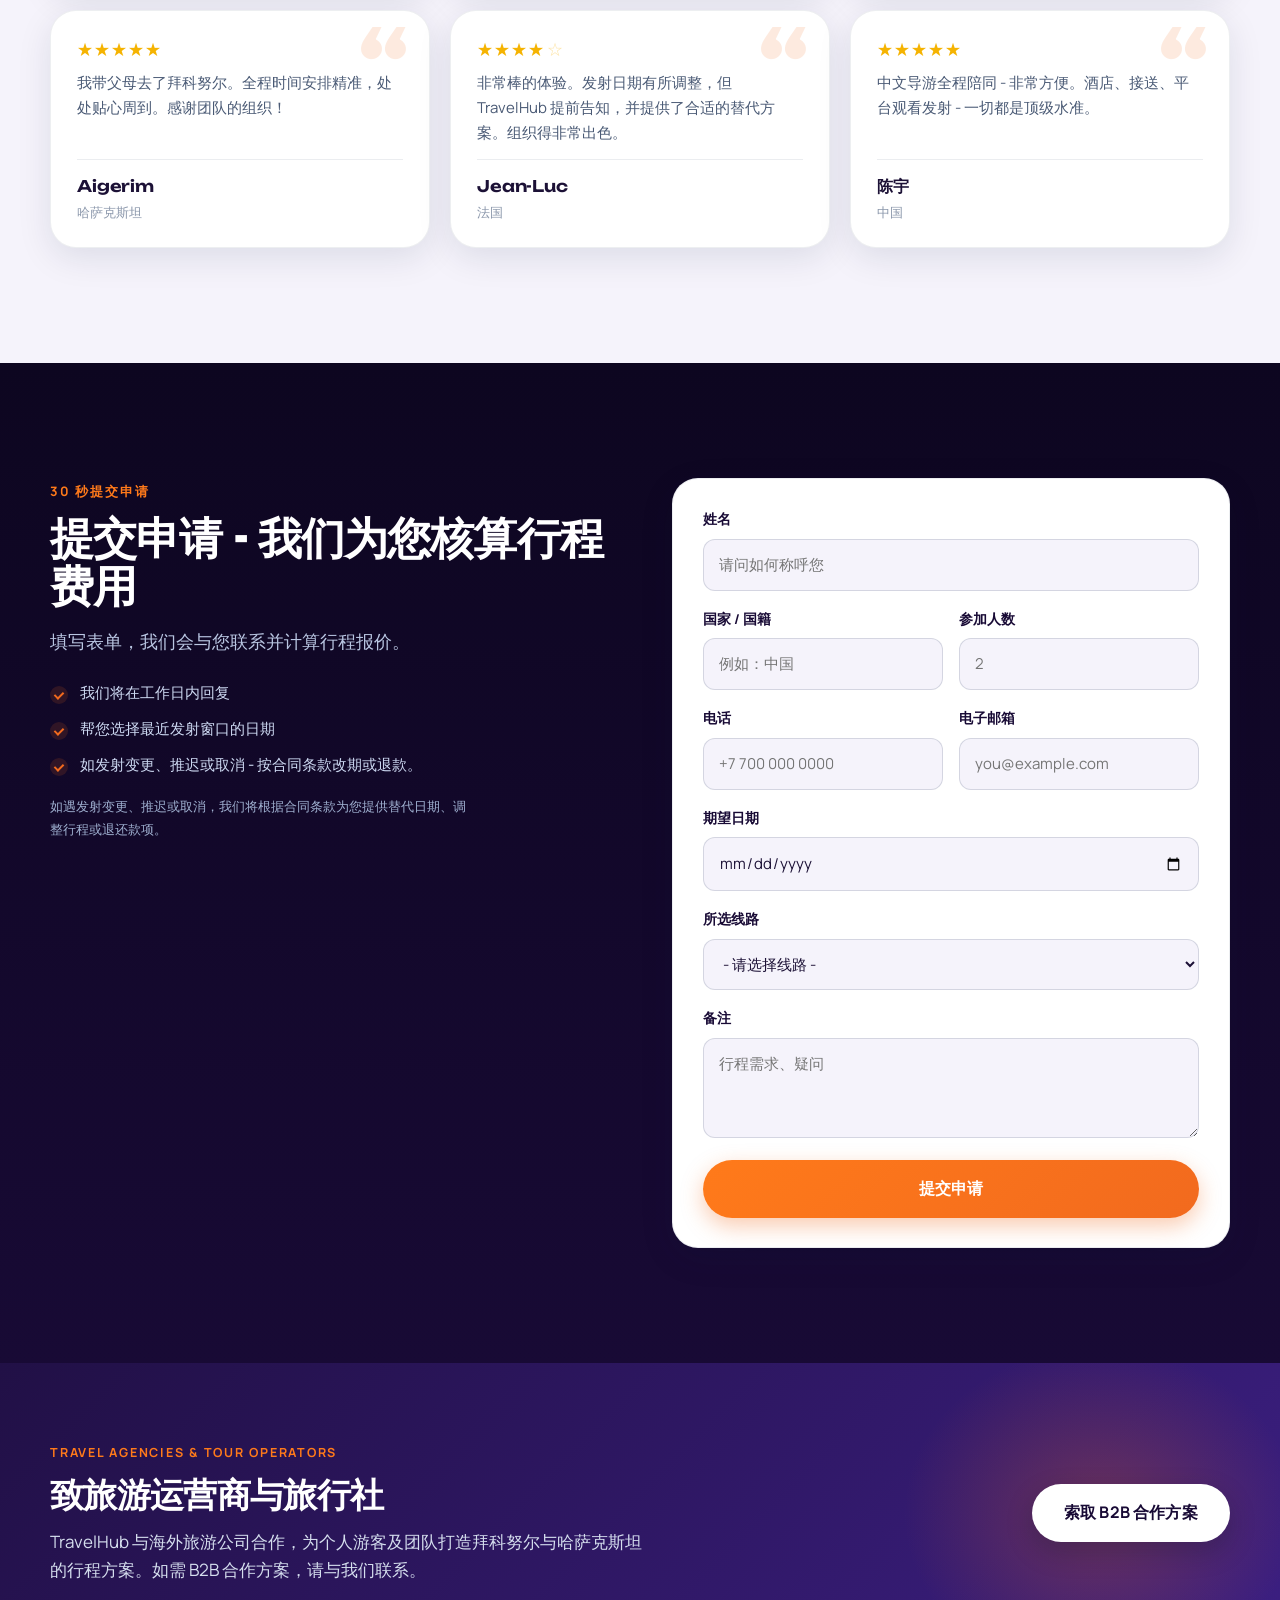
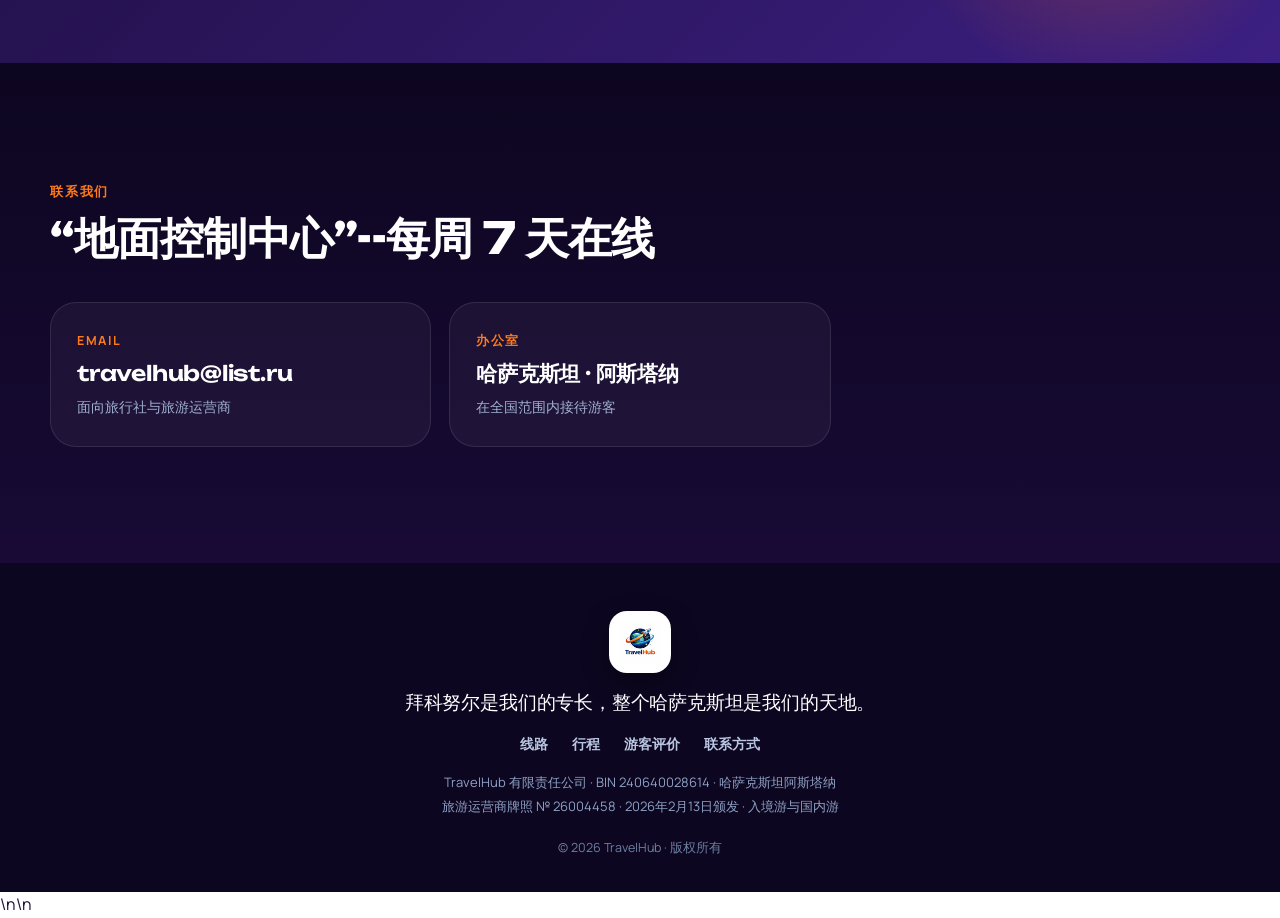
==== commit e75c399a: "travelhub: обновлён токен Telegram-бота (старый отозван после перехвата webhook)" ====
--- a/cn/index.html
+++ b/cn/index.html
@@ -657,6 +657,6 @@
 </div>
 </div>
 </div>
-<script>window.__THLANG='zh';</script><script src="../script.js?v=14"></script>
+<script>window.__THLANG='zh';</script><script src="../script.js?v=15"></script>
 <!-- WeChat: блок готов, добавить QR/ID когда будет. <a class="btn btn-primary" id="wechatBtn" href="#" data-wechat>WeChat</a> --></body>
 </html>
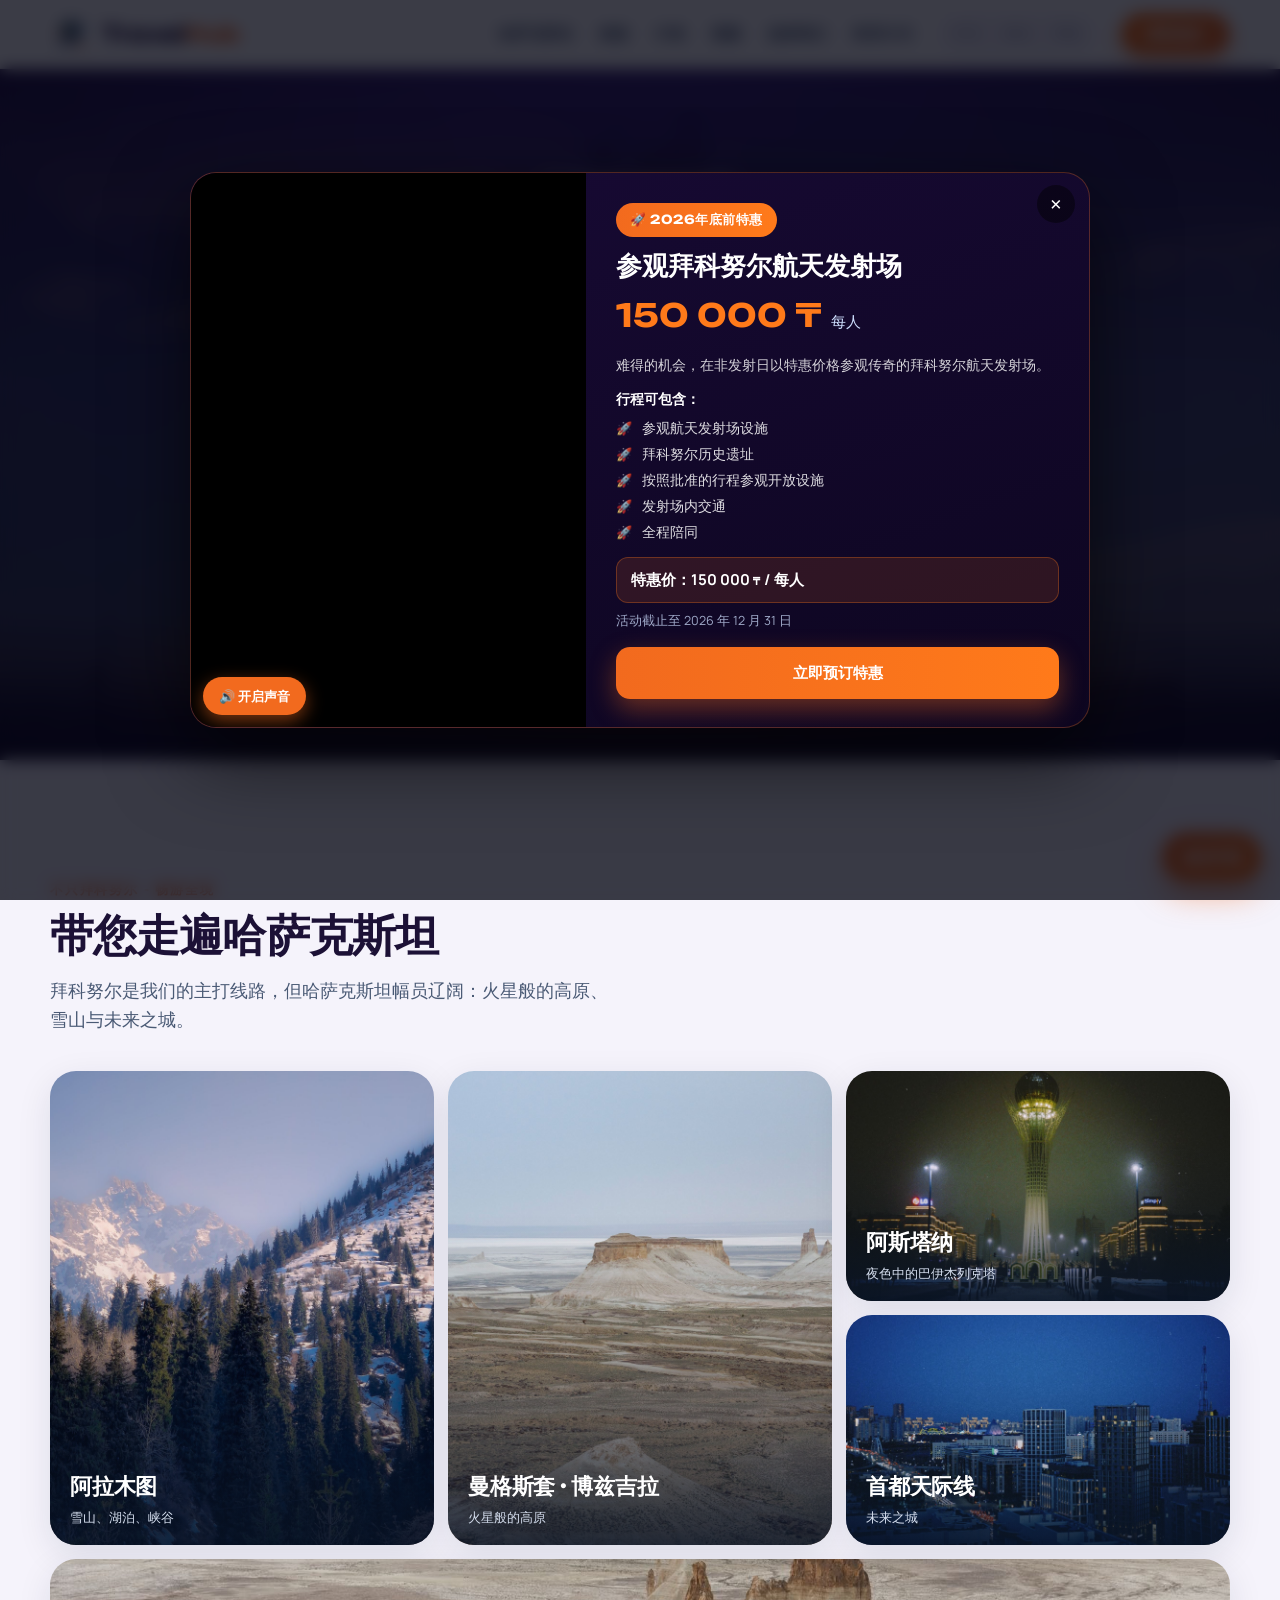
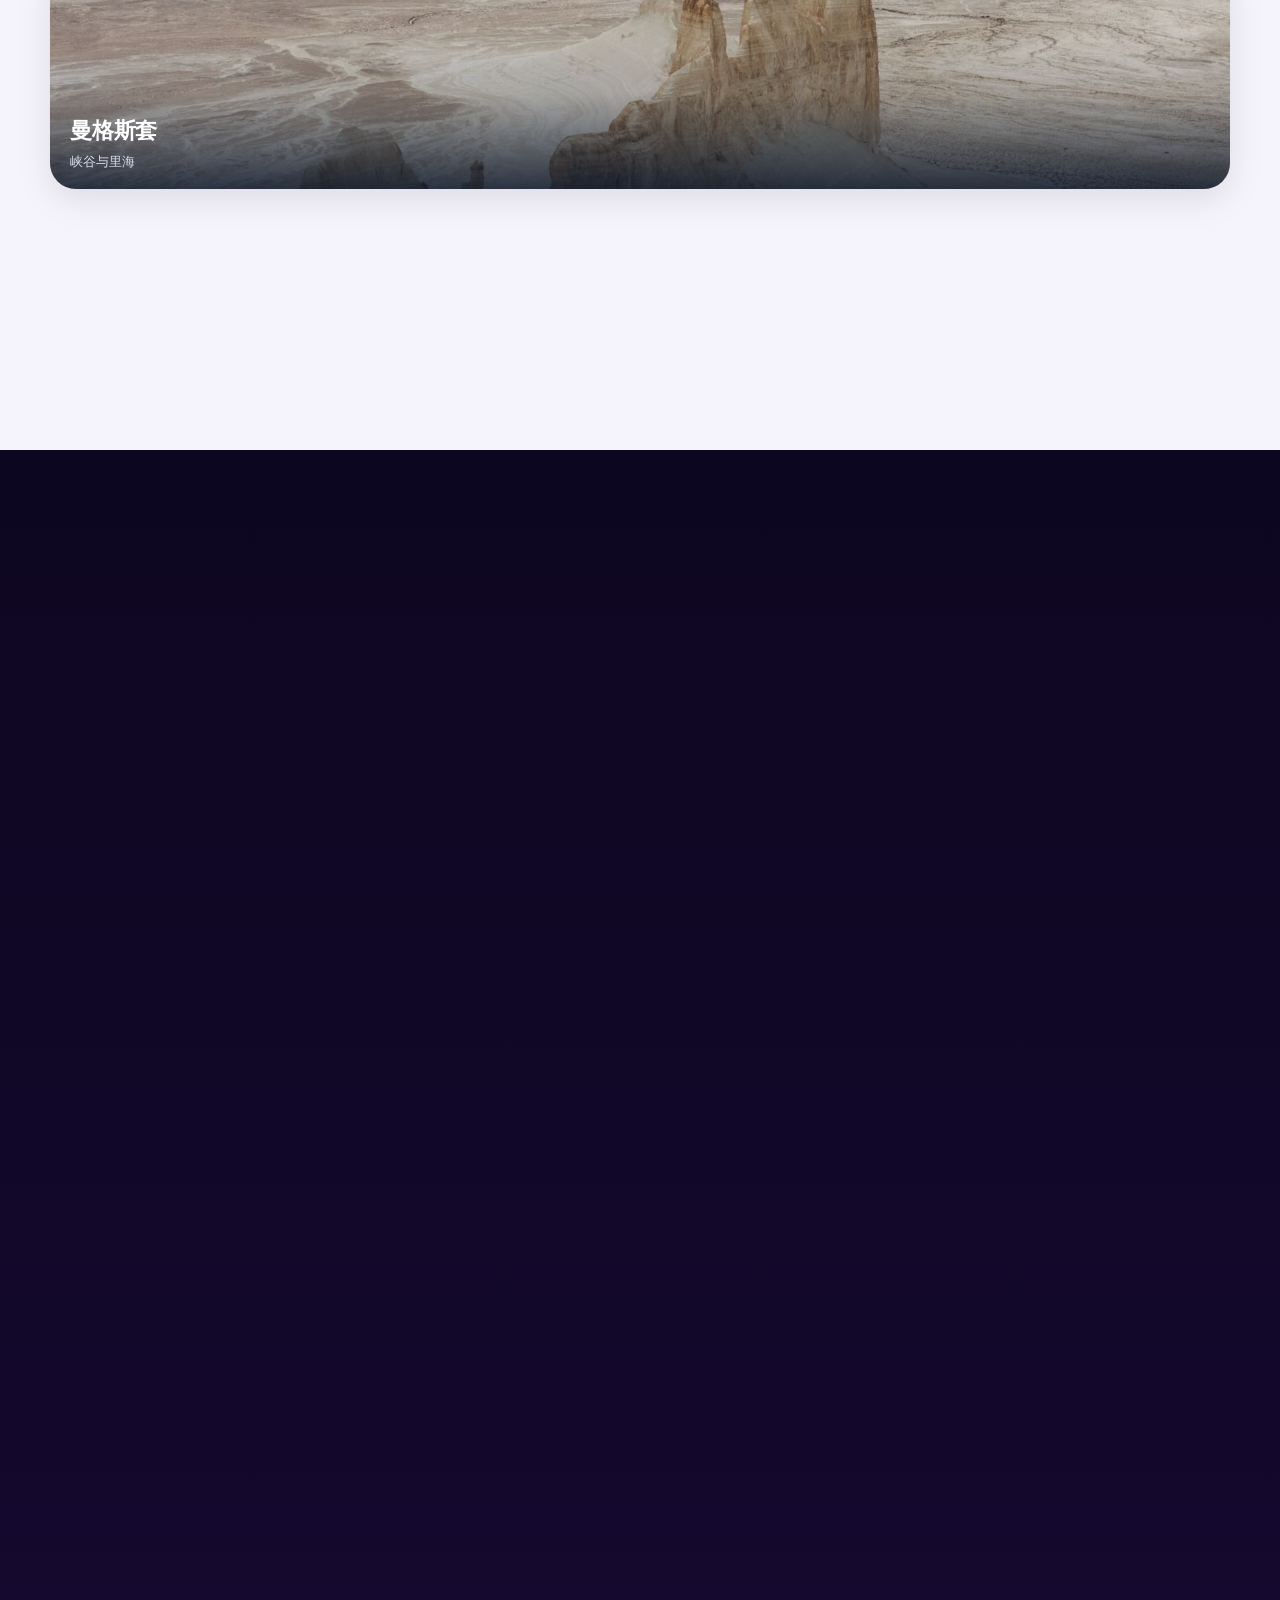
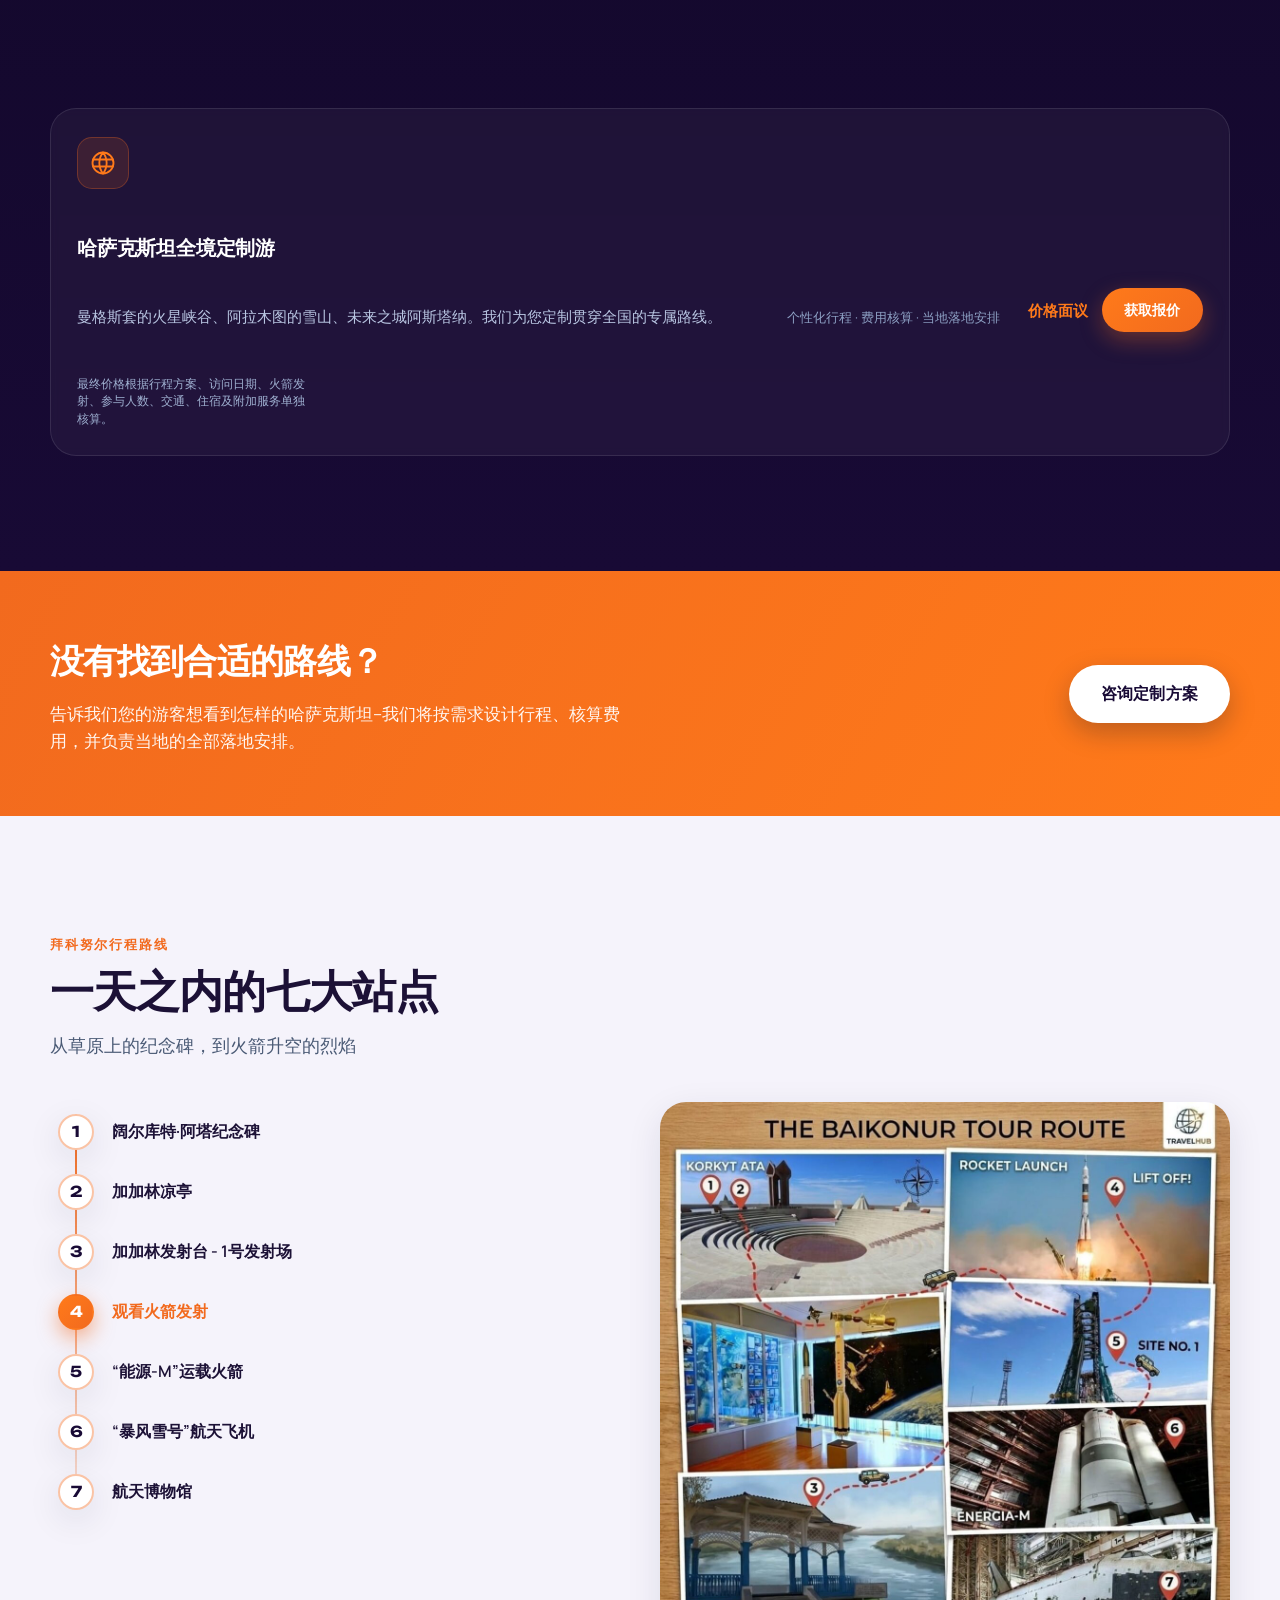
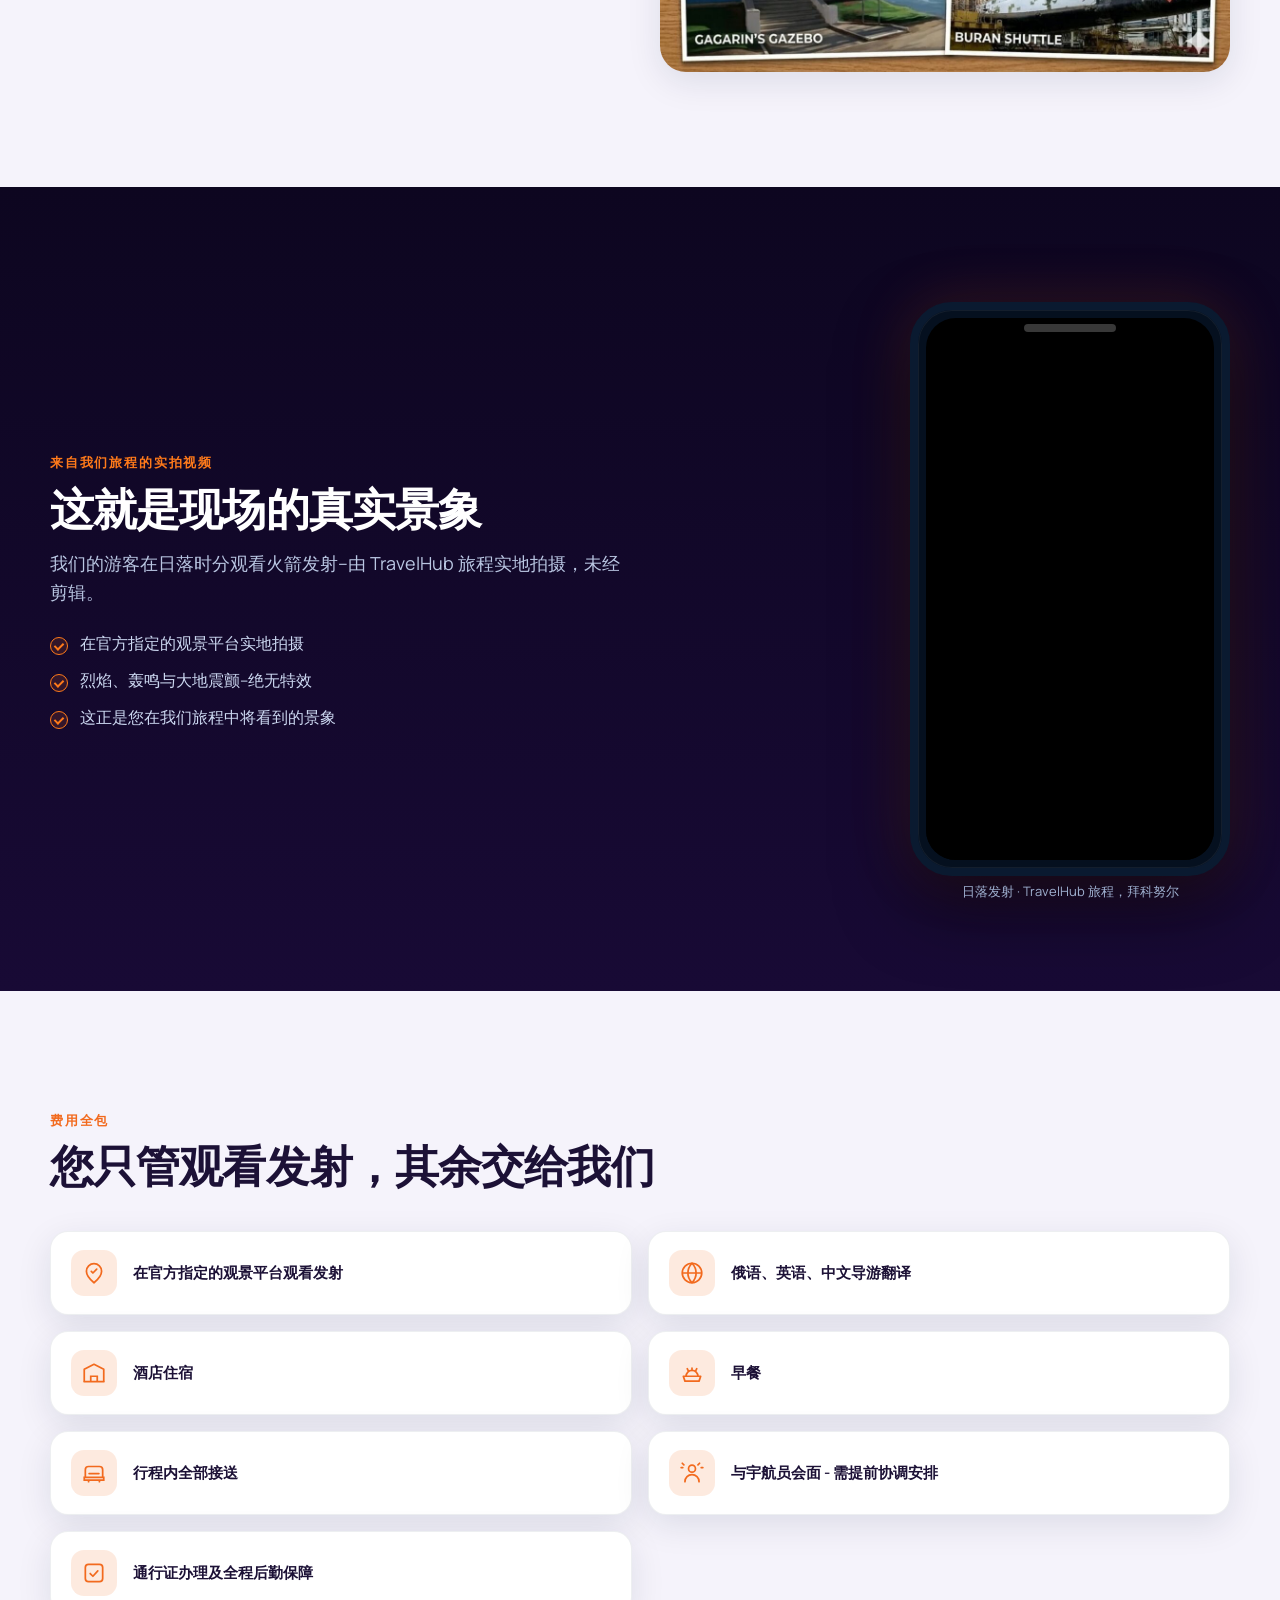
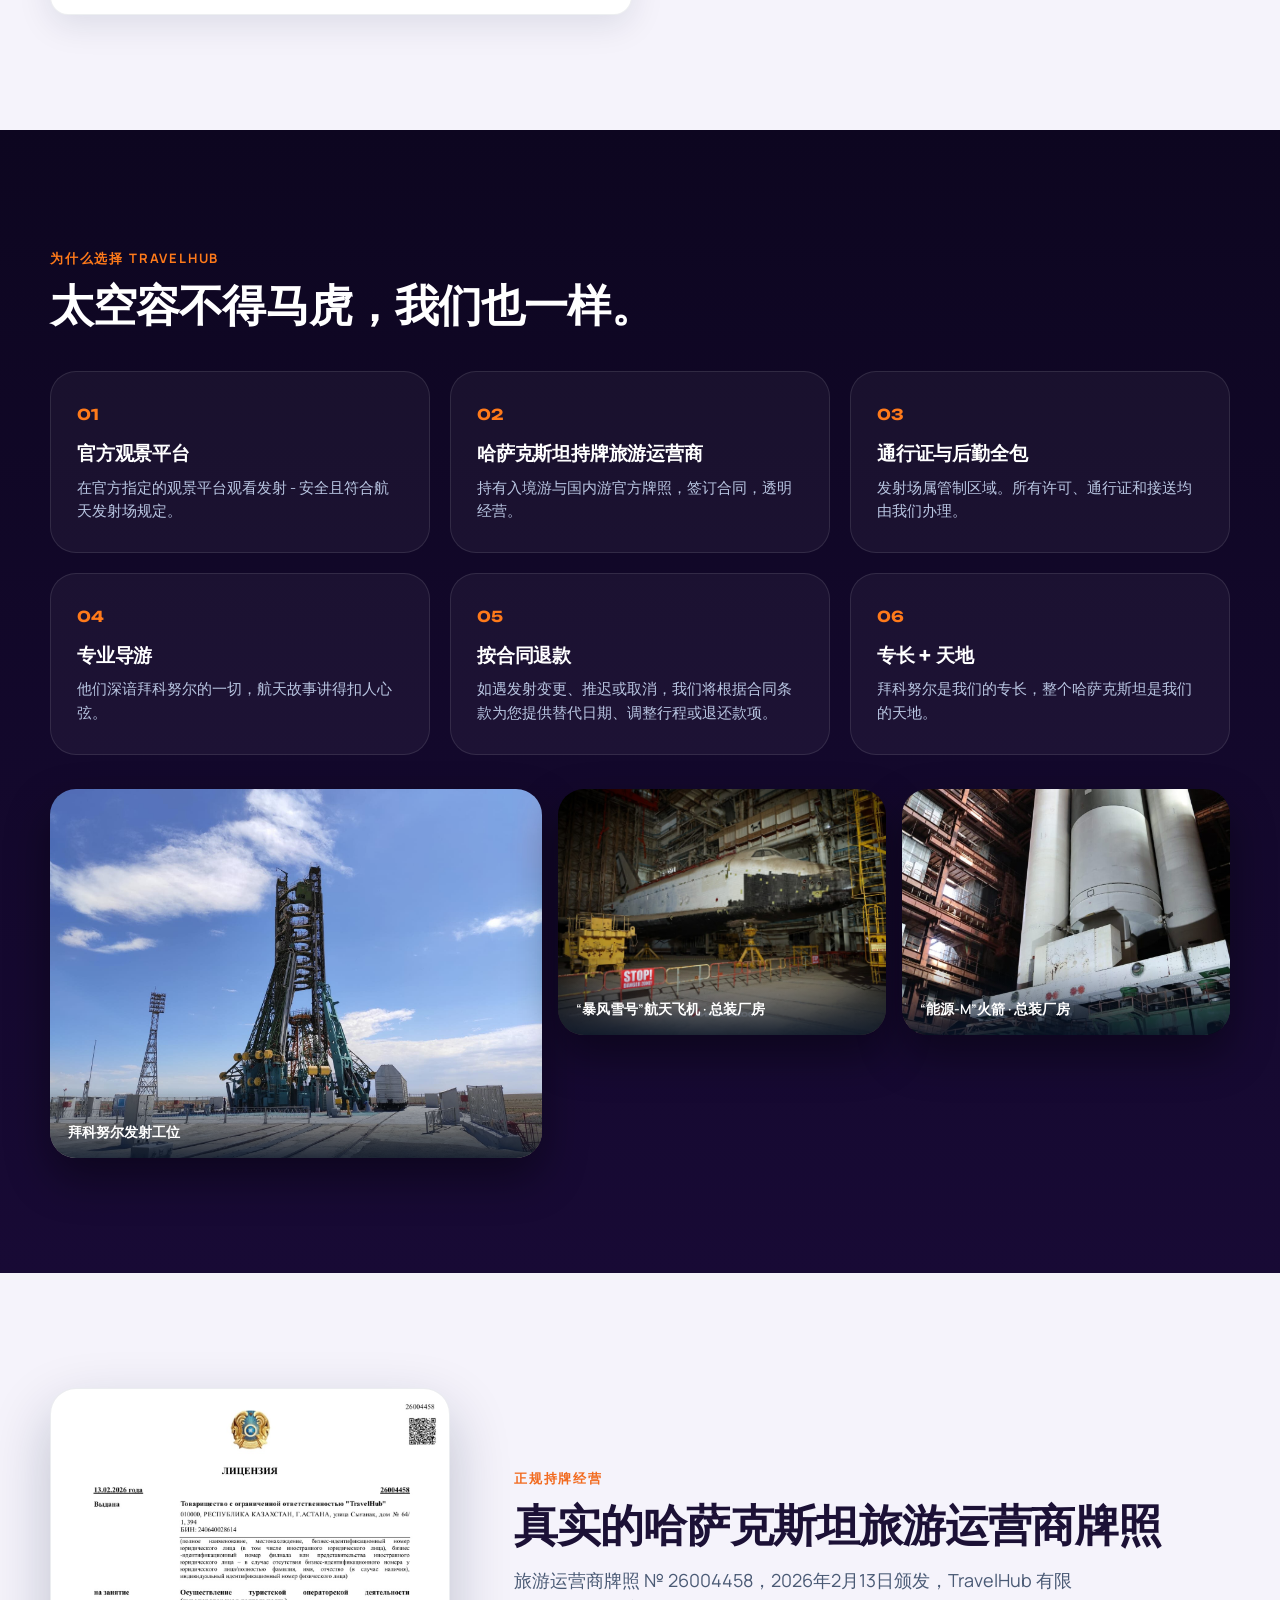
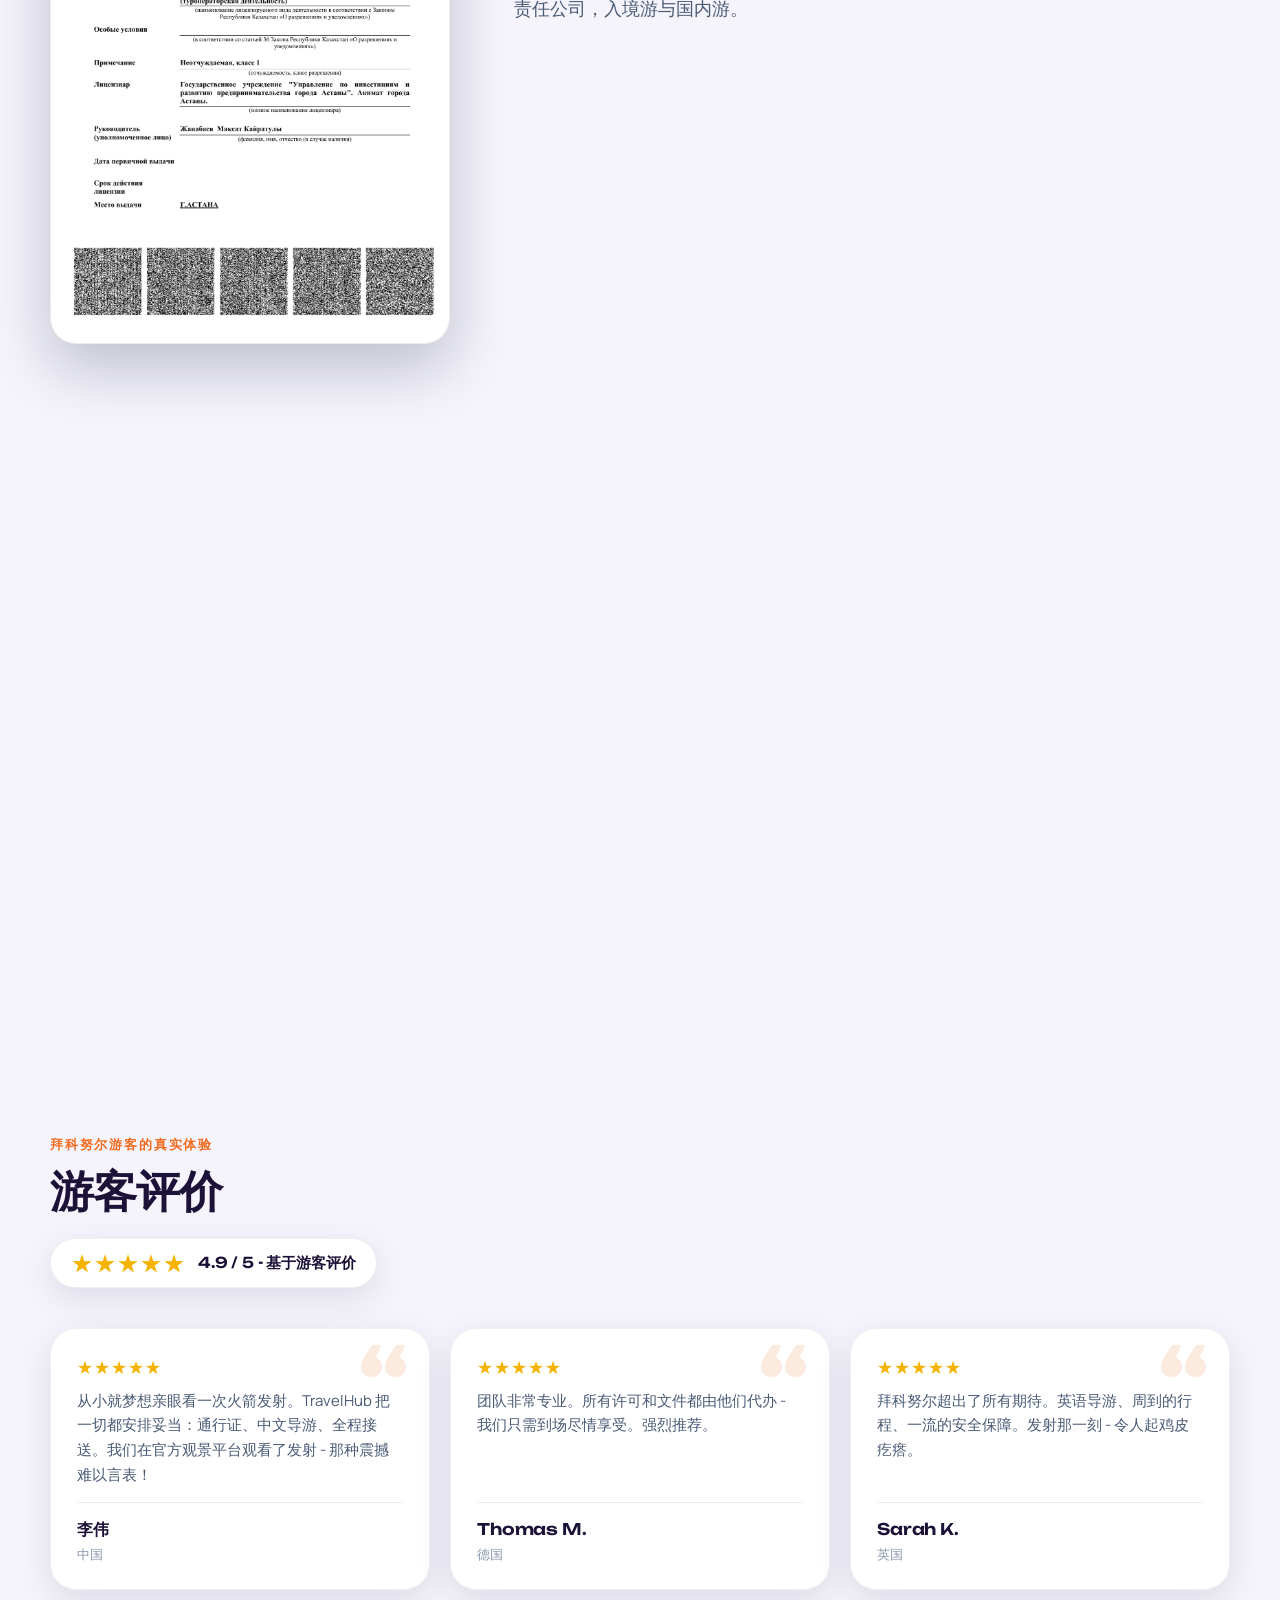
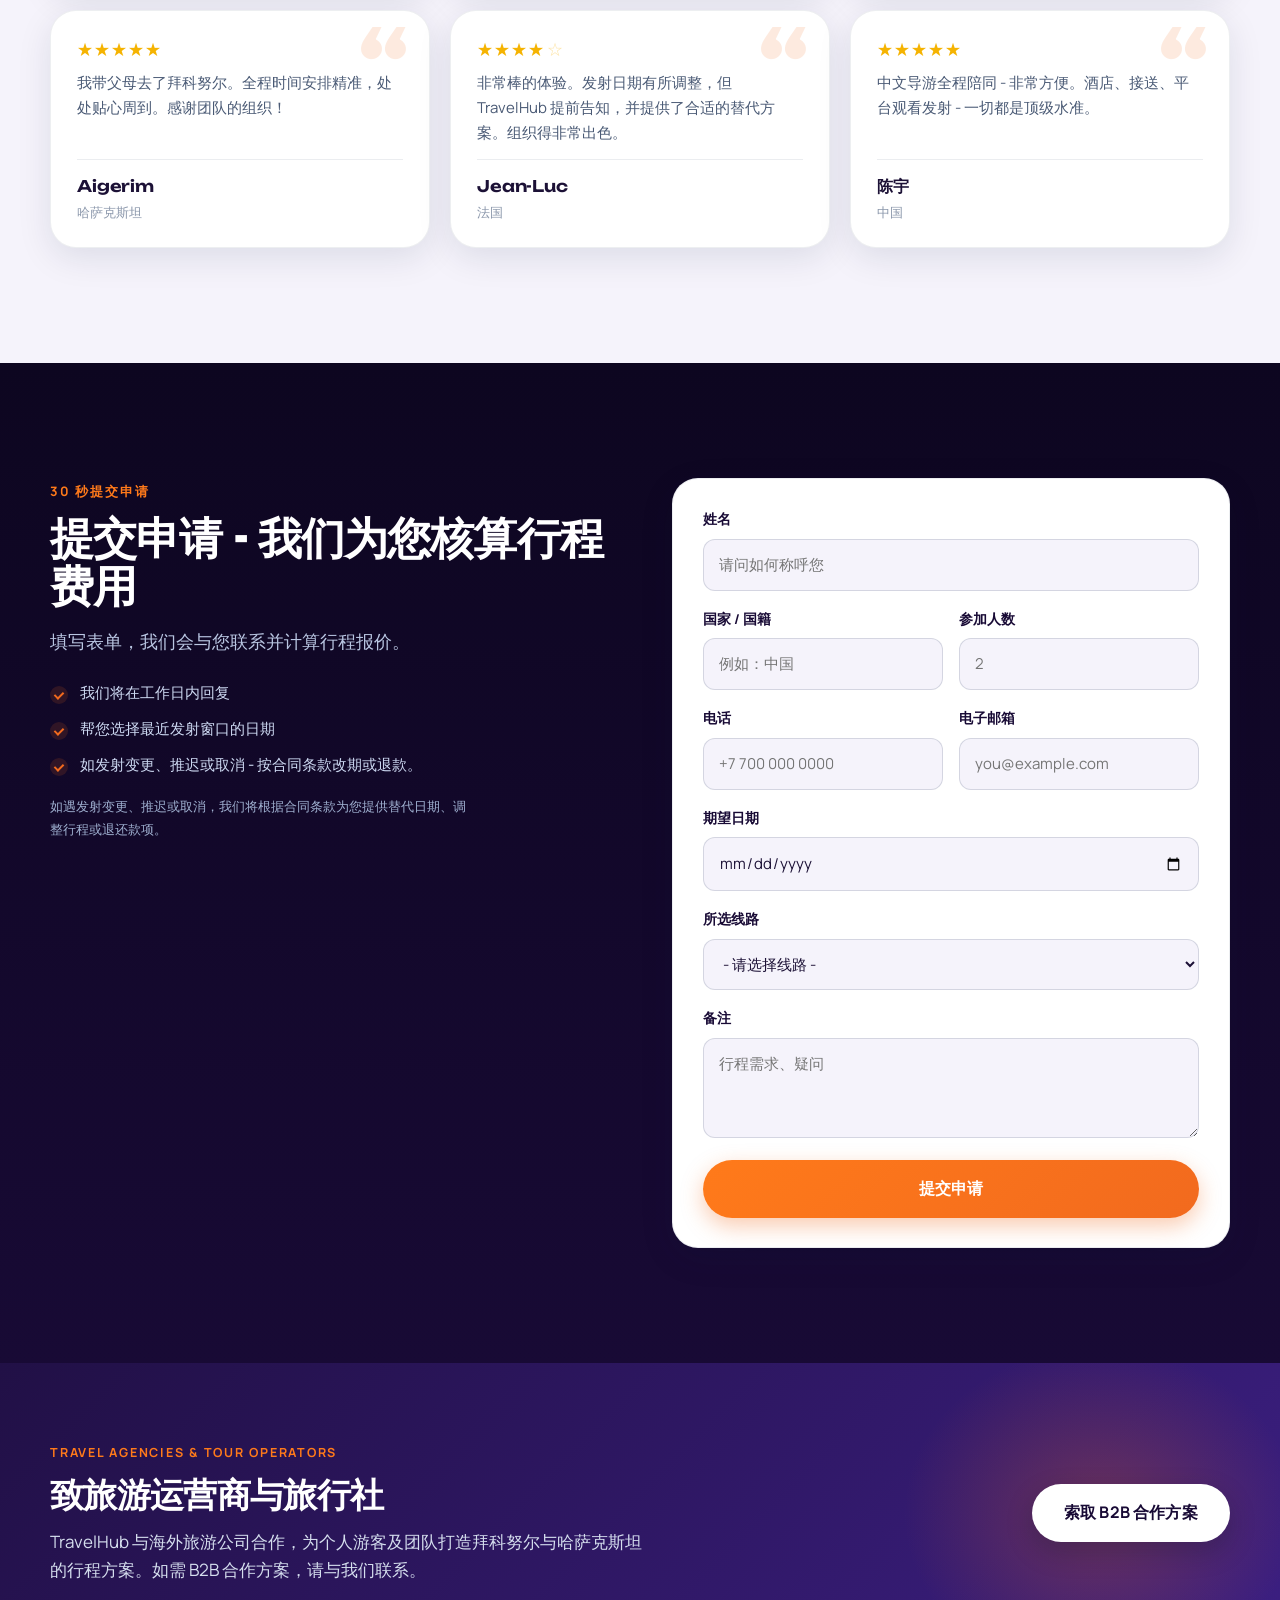
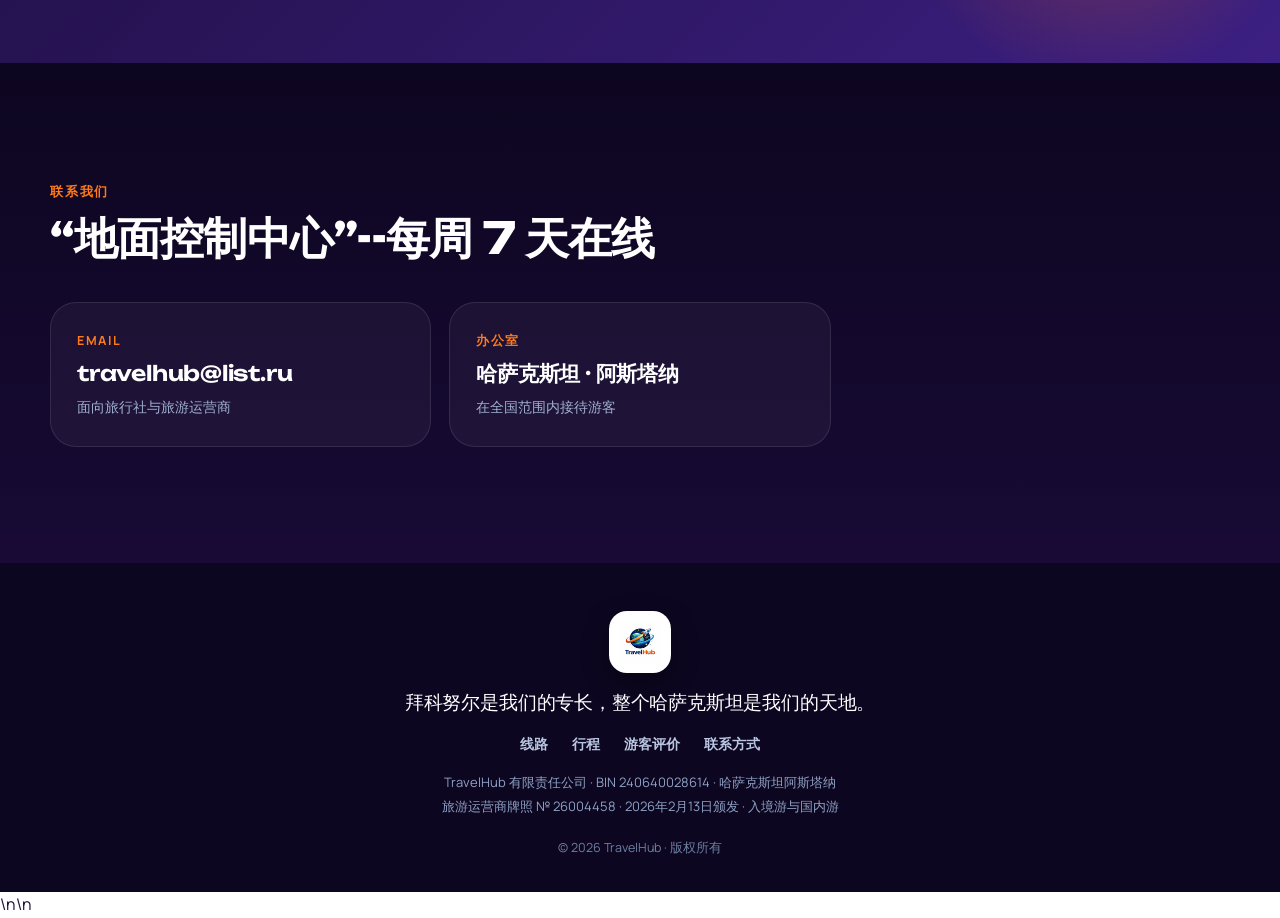
==== commit 0adda079: "БЕЗОПАСНОСТЬ: убран токен Telegram-бота из клиентского кода (компрометация). TG-отправка отключена д" ====
--- a/cn/index.html
+++ b/cn/index.html
@@ -657,6 +657,6 @@
 </div>
 </div>
 </div>
-<script>window.__THLANG='zh';</script><script src="../script.js?v=15"></script>
+<script>window.__THLANG='zh';</script><script src="../script.js?v=16"></script>
 <!-- WeChat: блок готов, добавить QR/ID когда будет. <a class="btn btn-primary" id="wechatBtn" href="#" data-wechat>WeChat</a> --></body>
 </html>
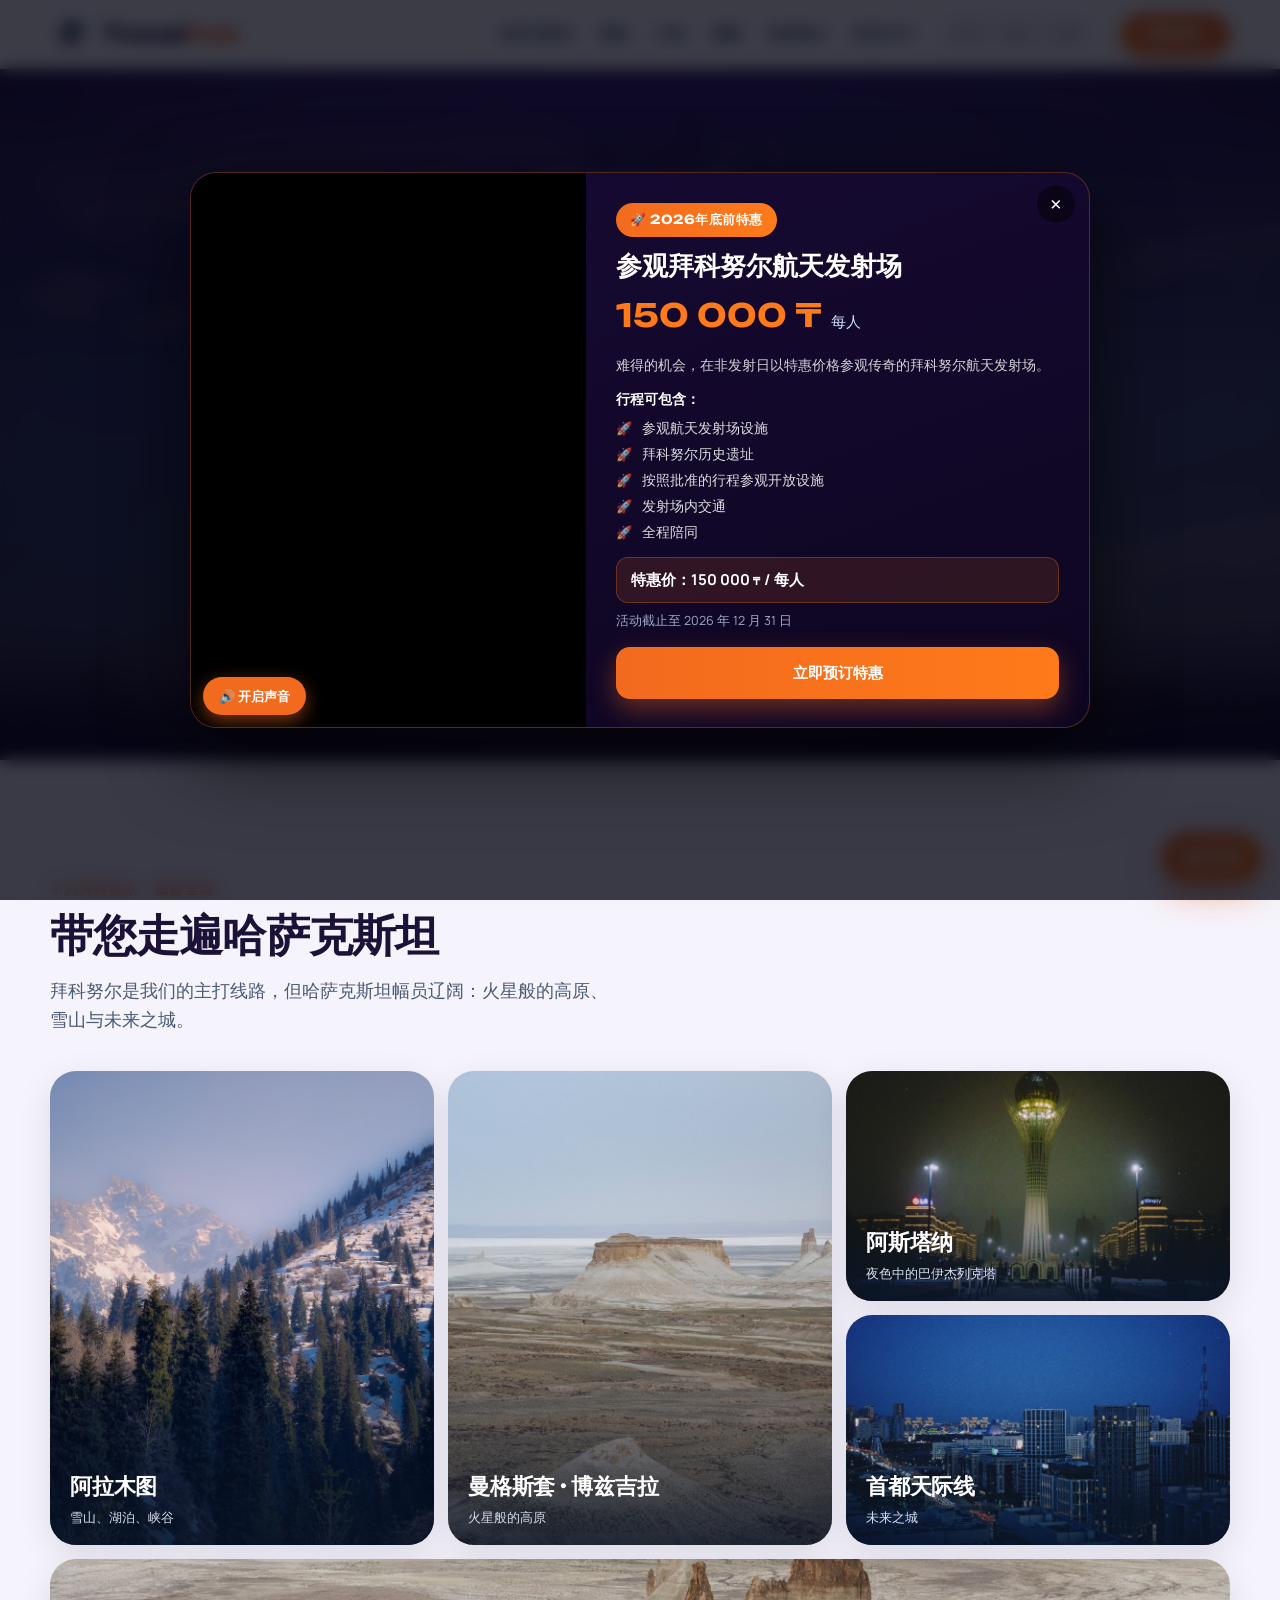
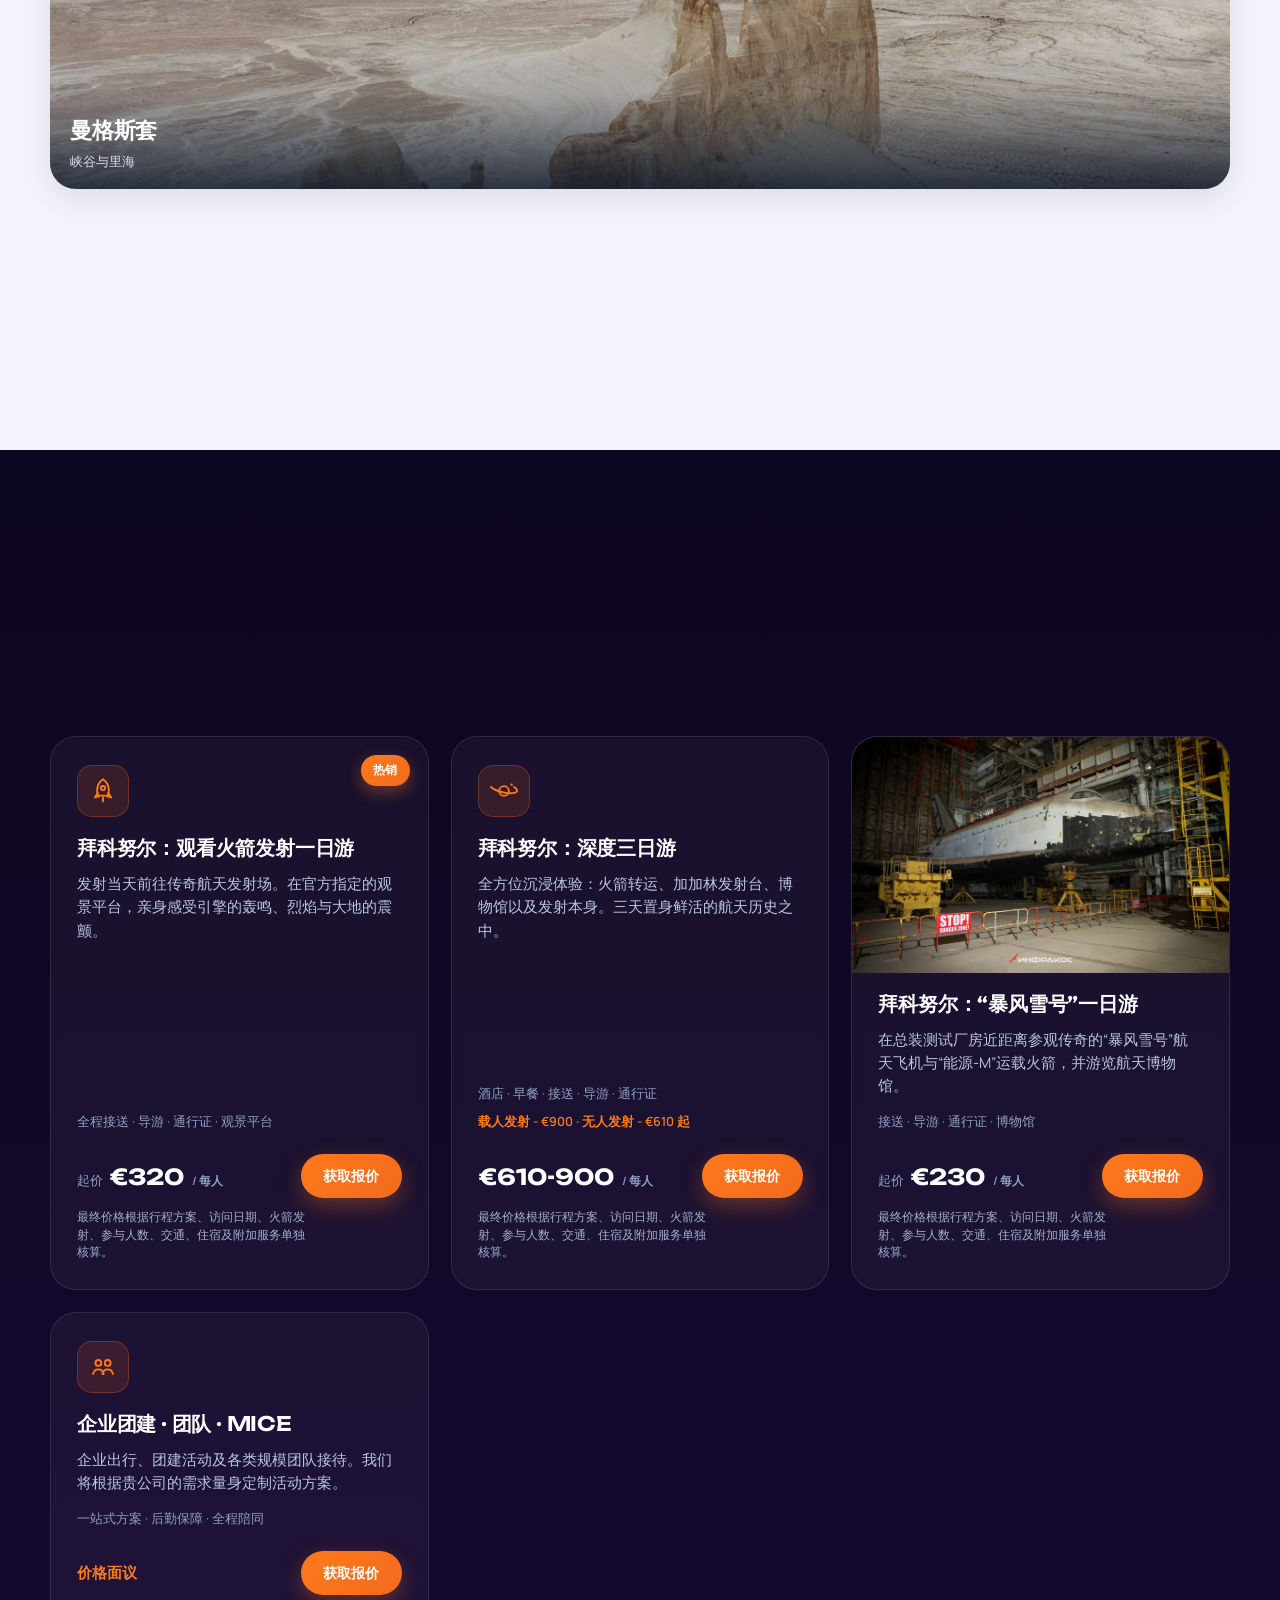
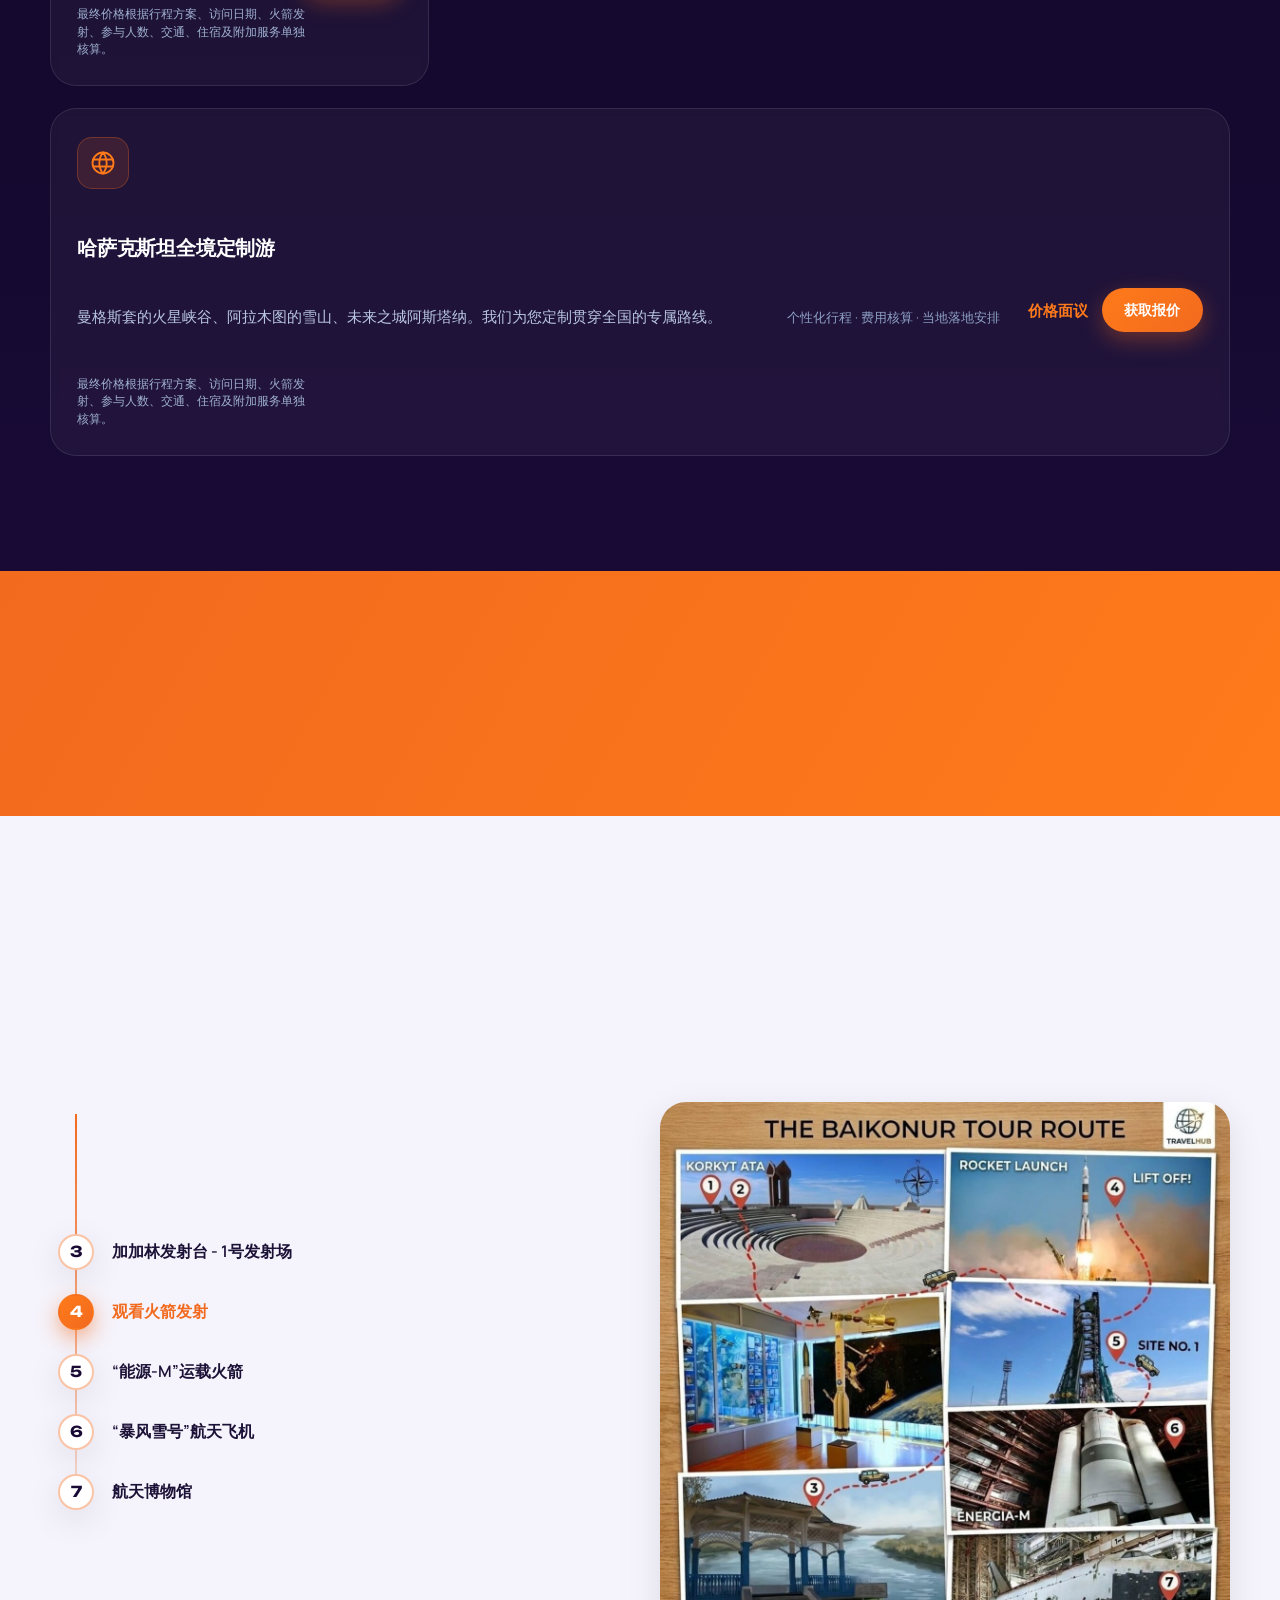
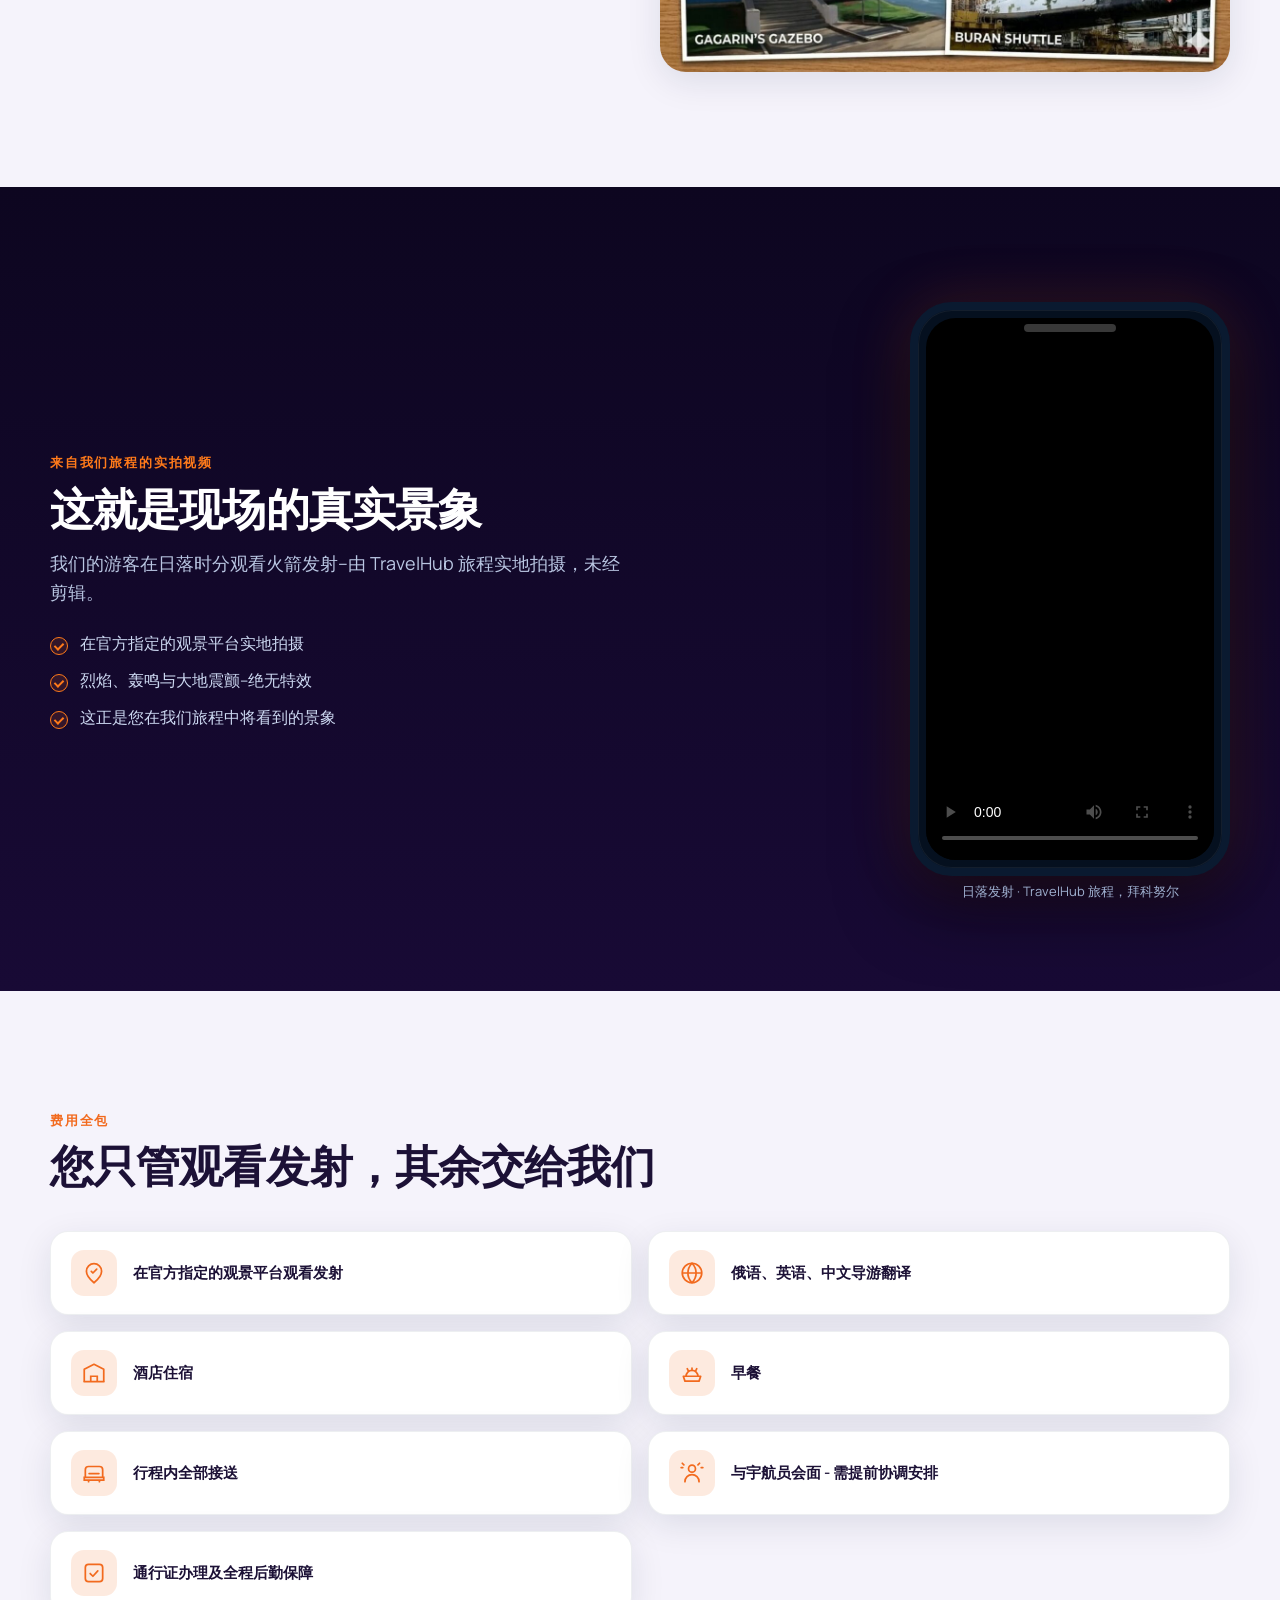
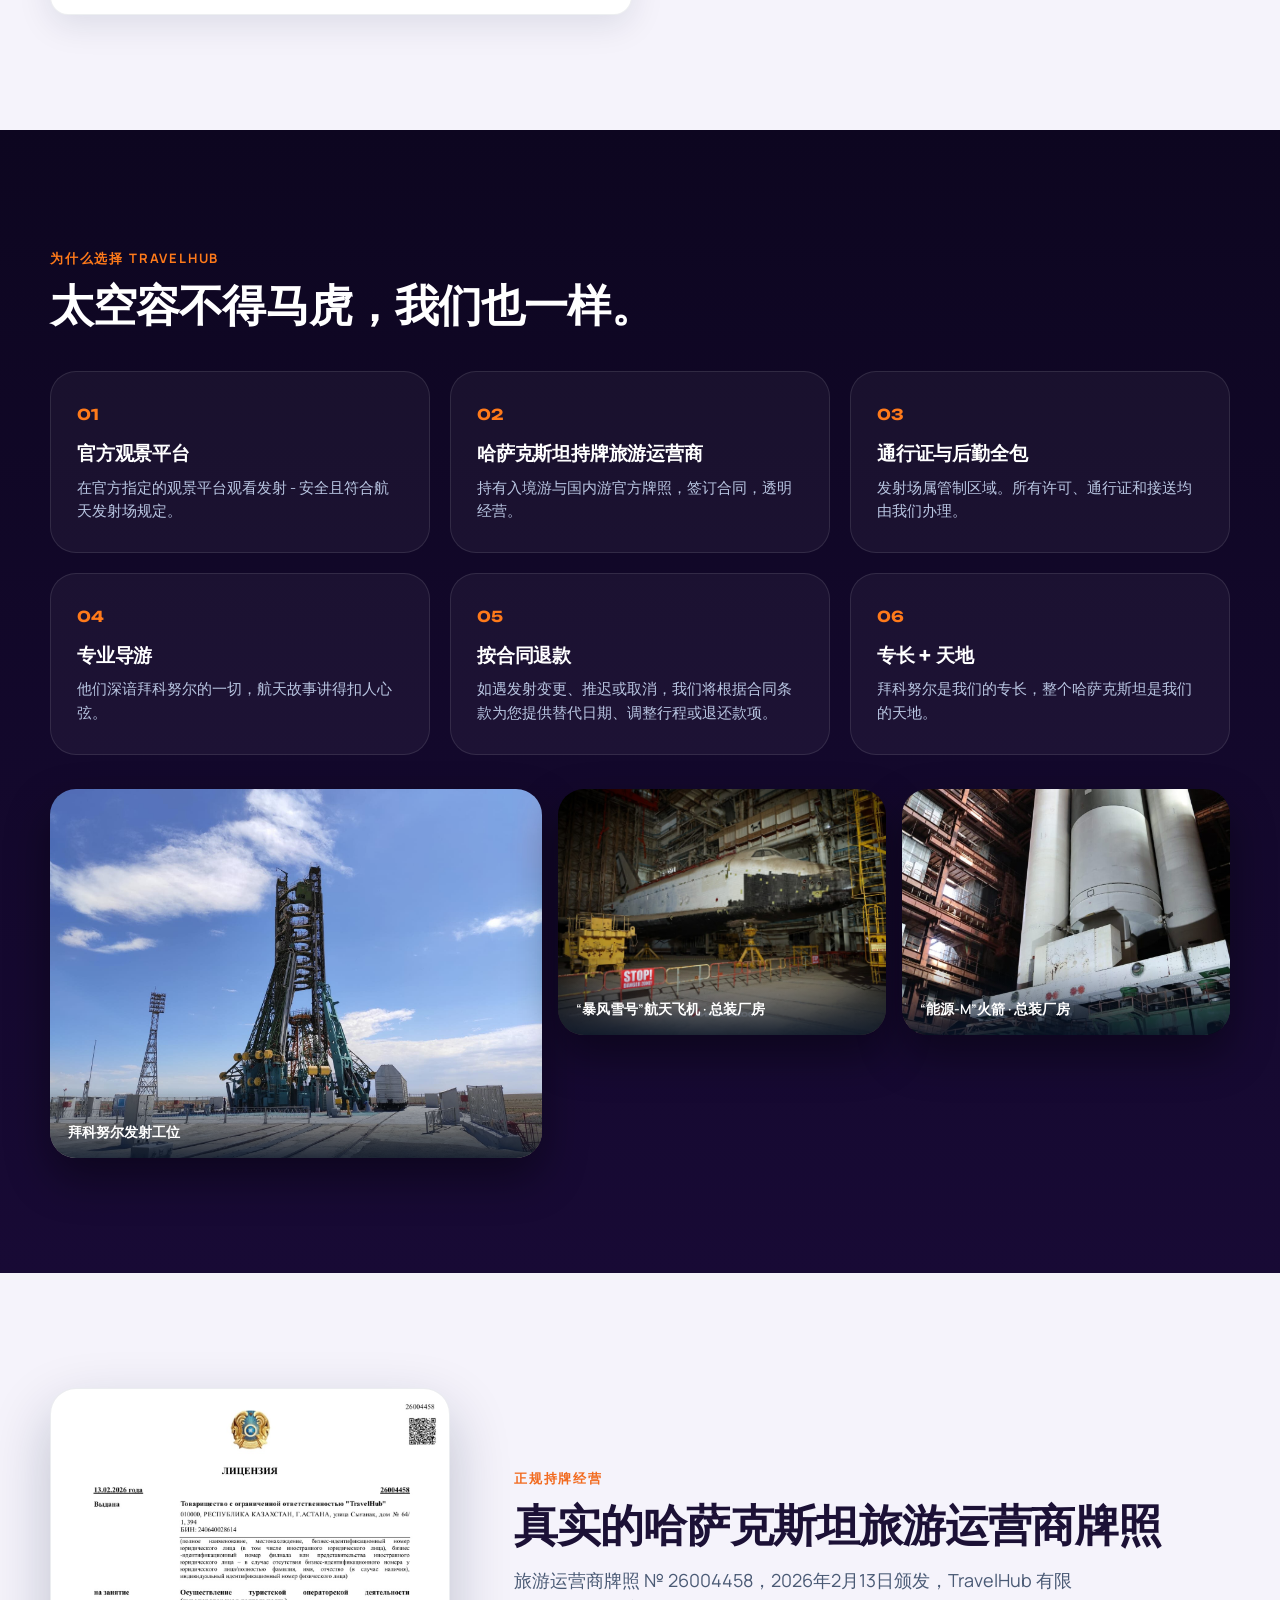
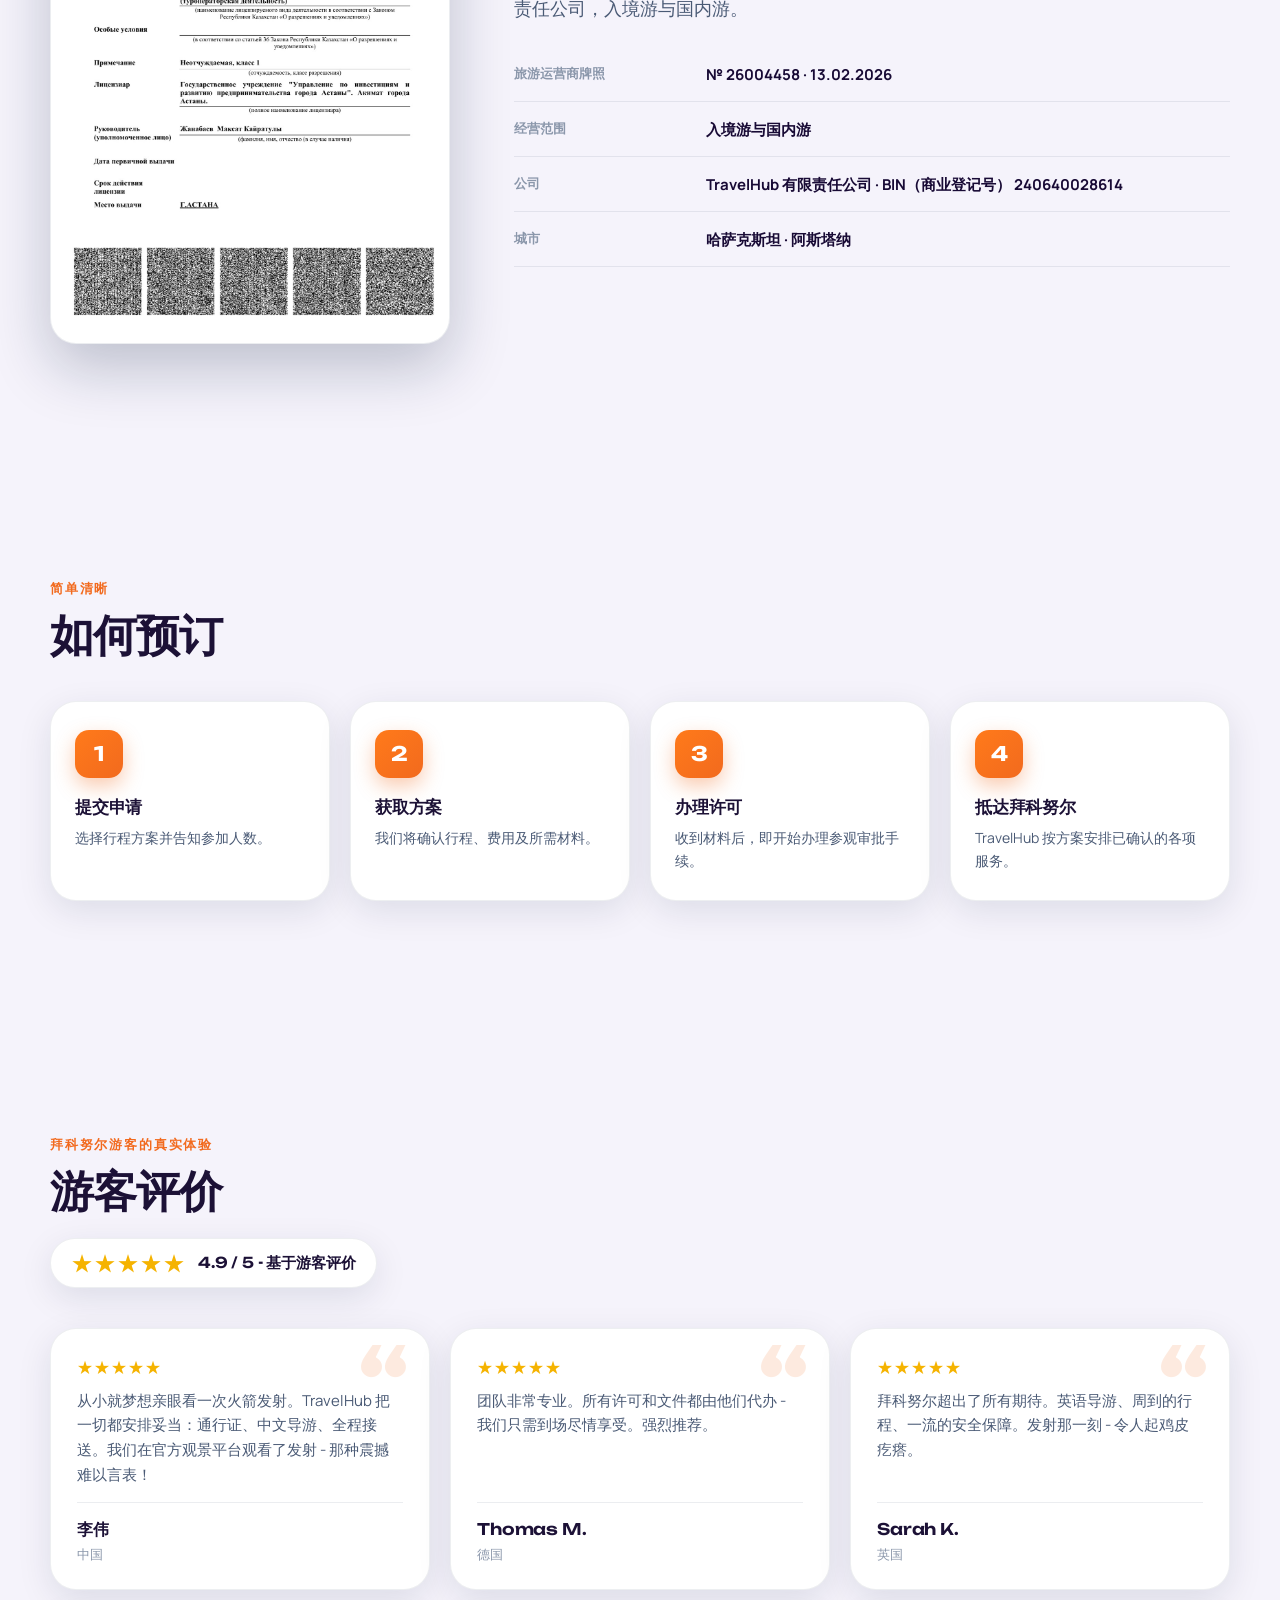
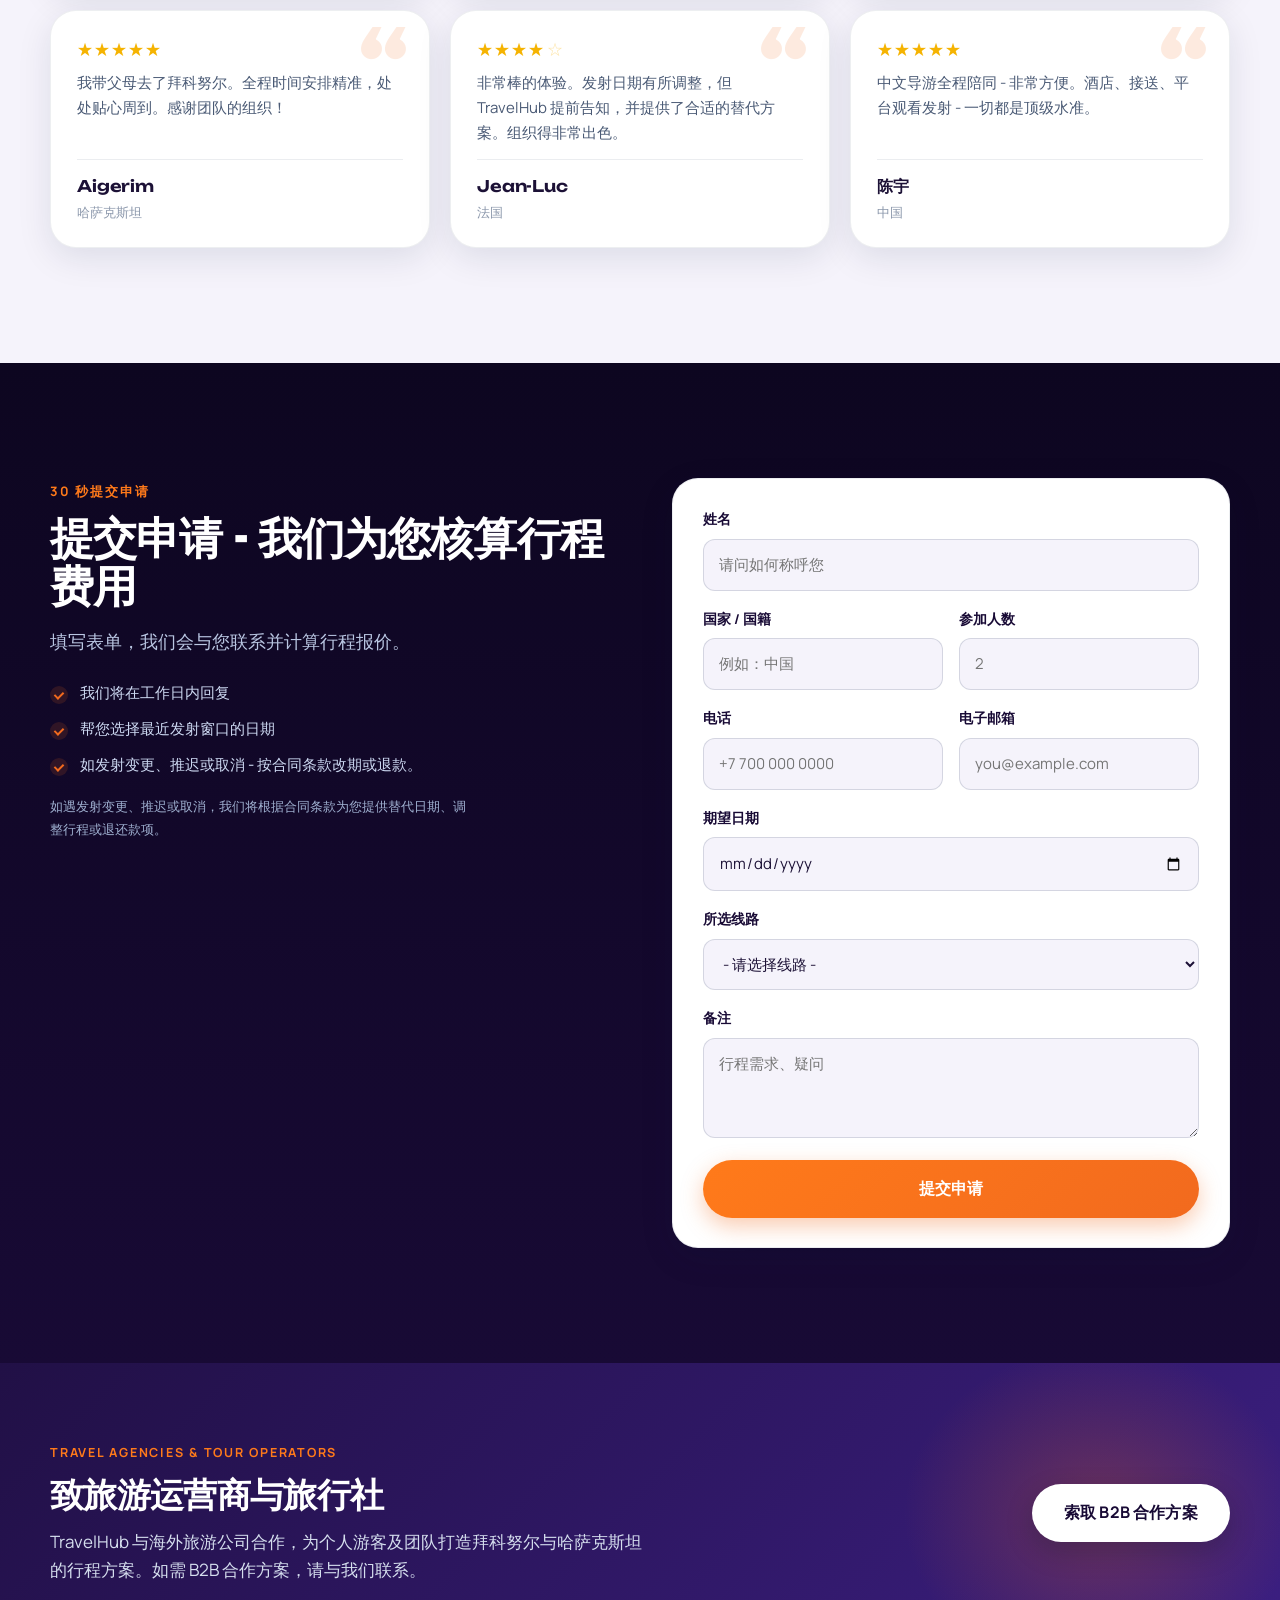
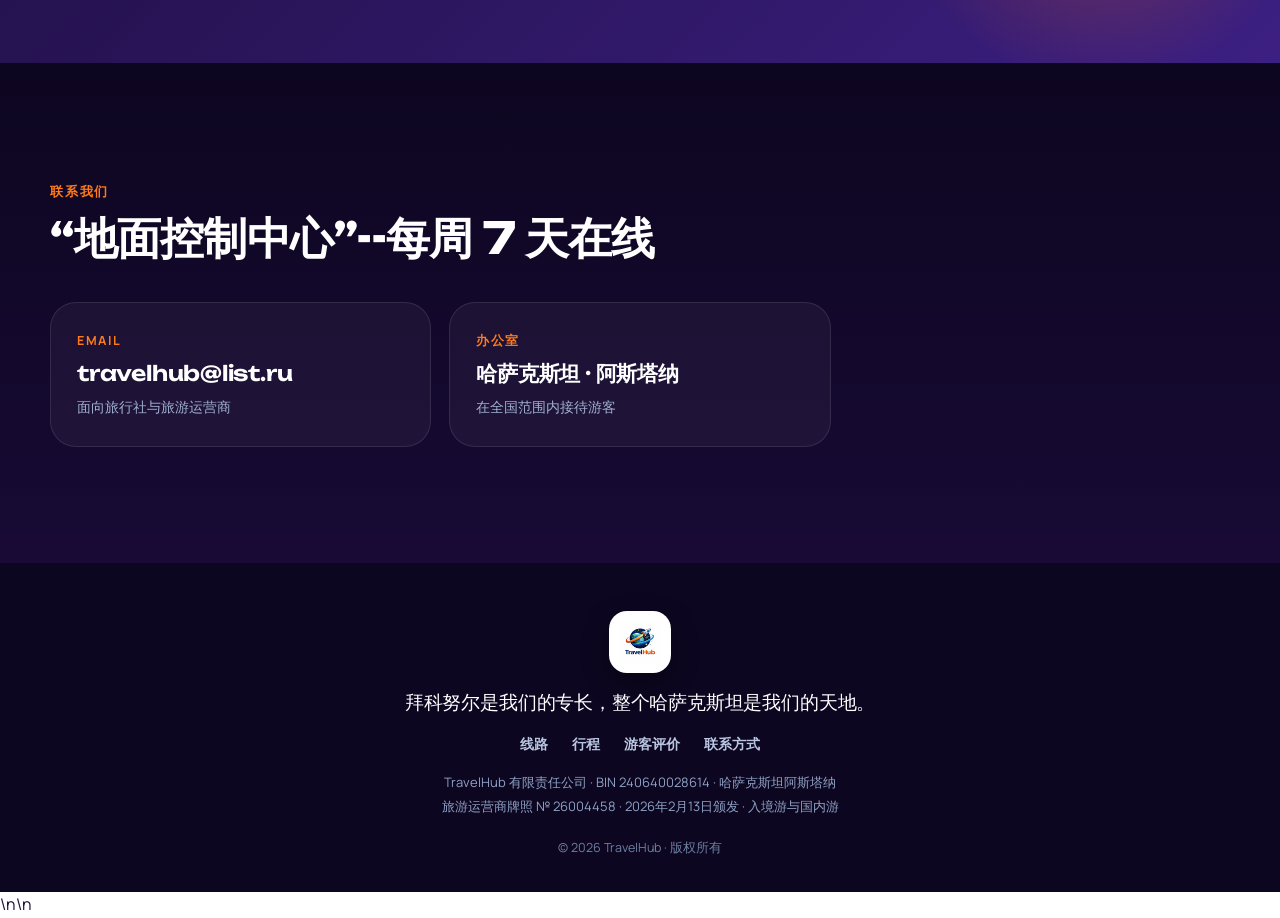
==== commit 6658a061: "travelhub: заявки через Cloudflare Worker (токен бота на сервере, не в коде сайта)" ====
--- a/cn/index.html
+++ b/cn/index.html
@@ -657,6 +657,6 @@
 </div>
 </div>
 </div>
-<script>window.__THLANG='zh';</script><script src="../script.js?v=16"></script>
+<script>window.__THLANG='zh';</script><script src="../script.js?v=17"></script>
 <!-- WeChat: блок готов, добавить QR/ID когда будет. <a class="btn btn-primary" id="wechatBtn" href="#" data-wechat>WeChat</a> --></body>
 </html>
